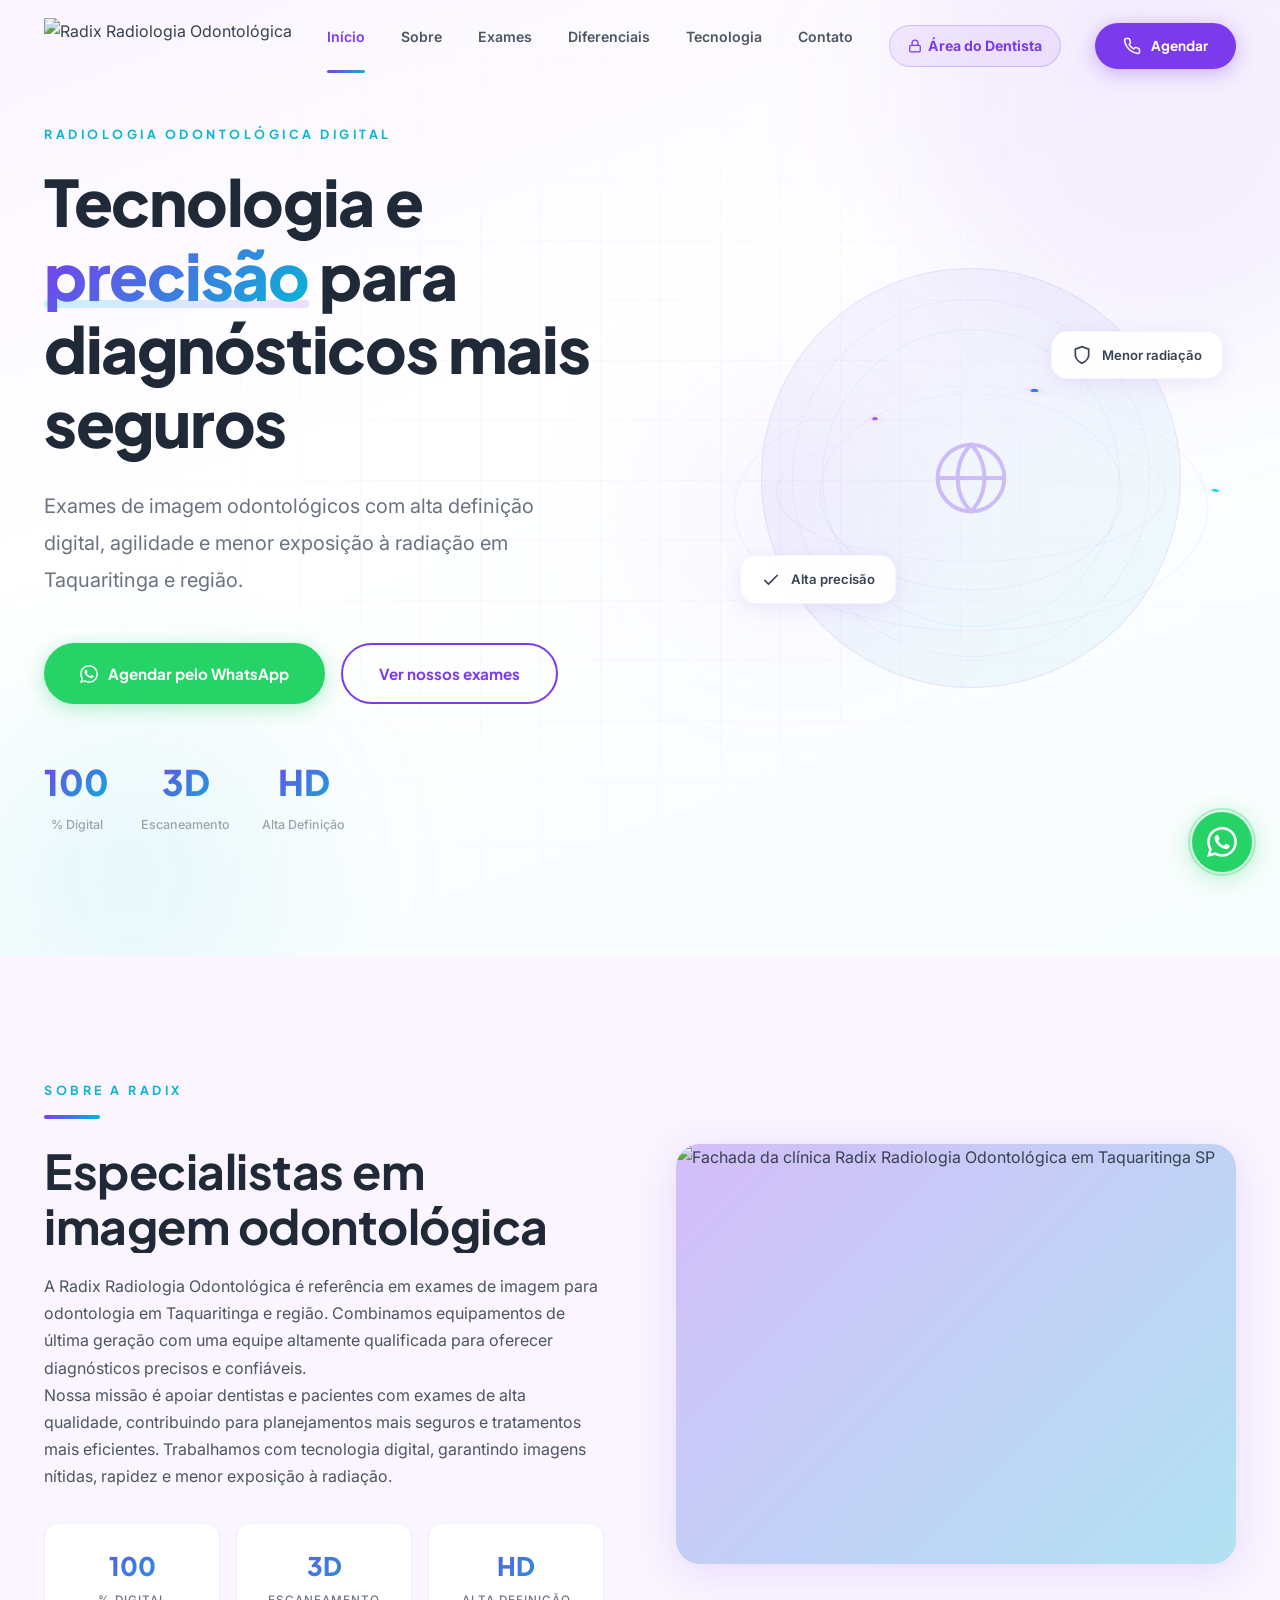
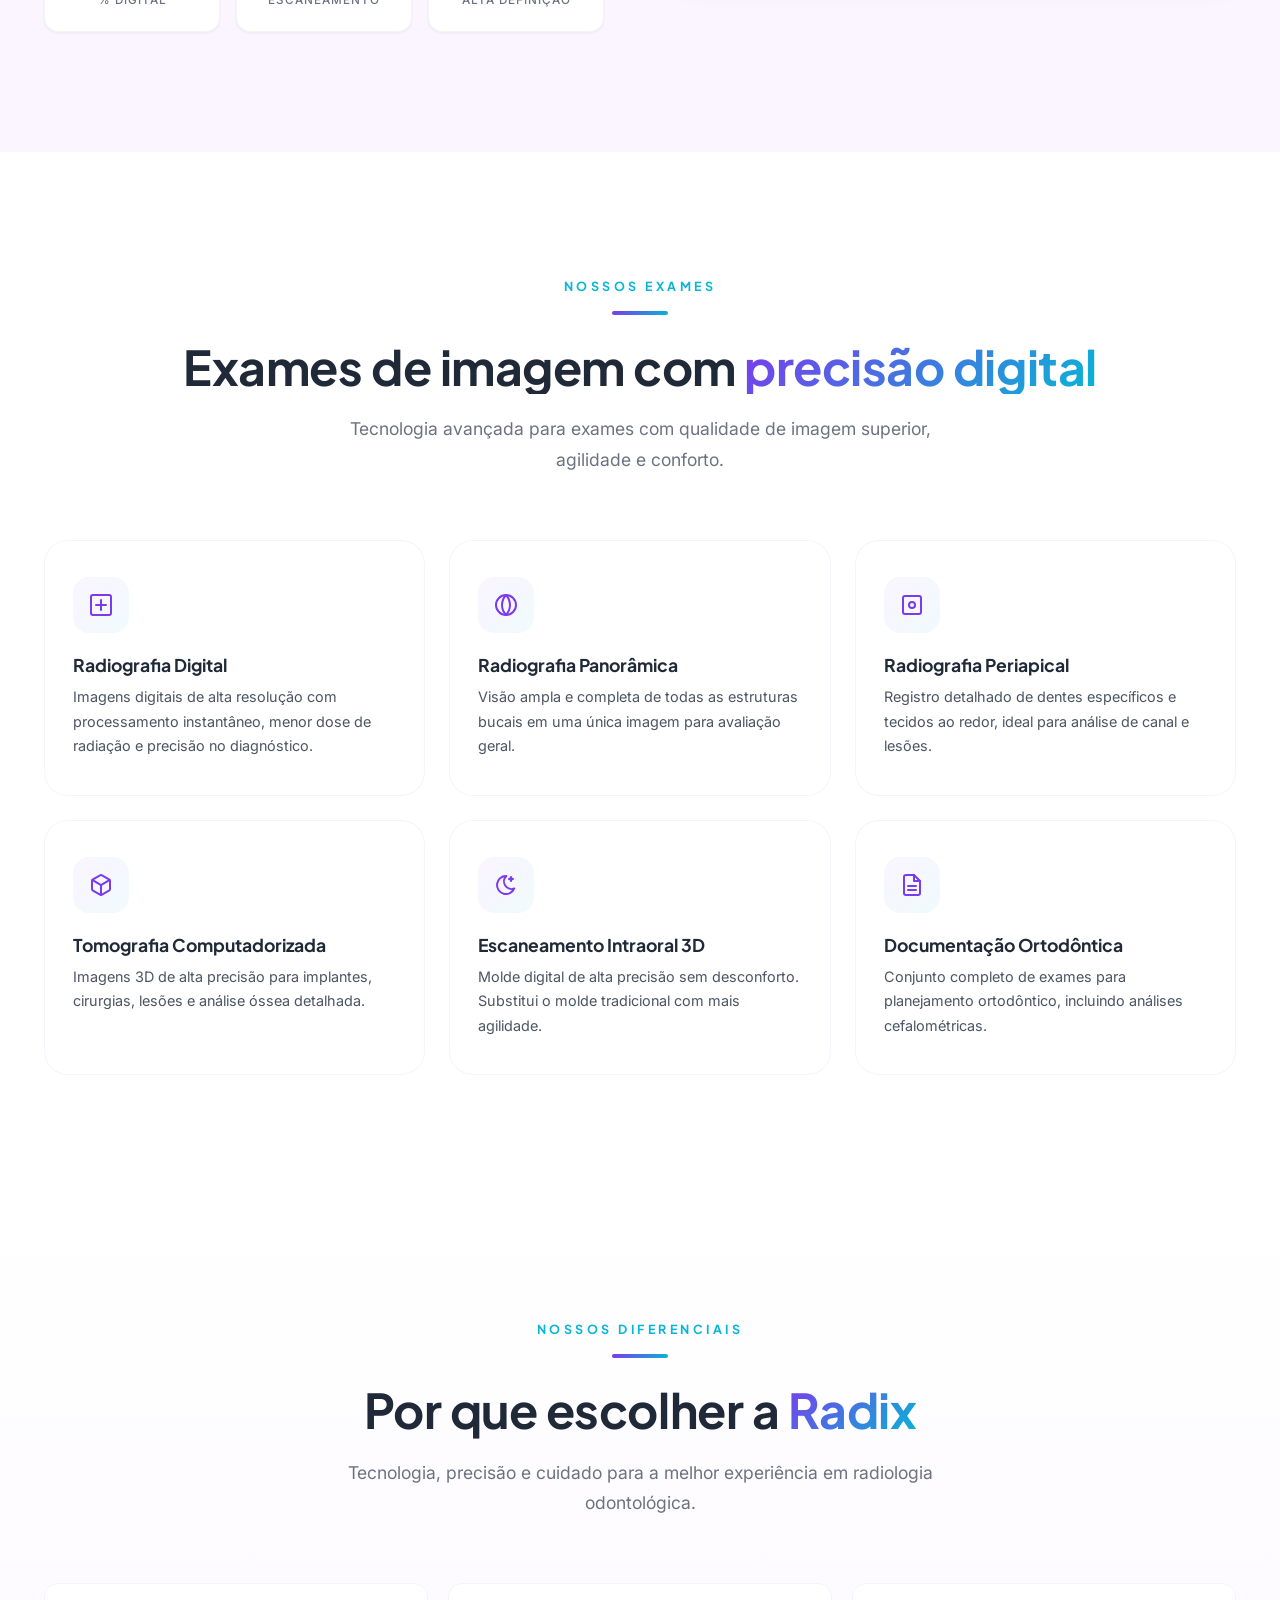
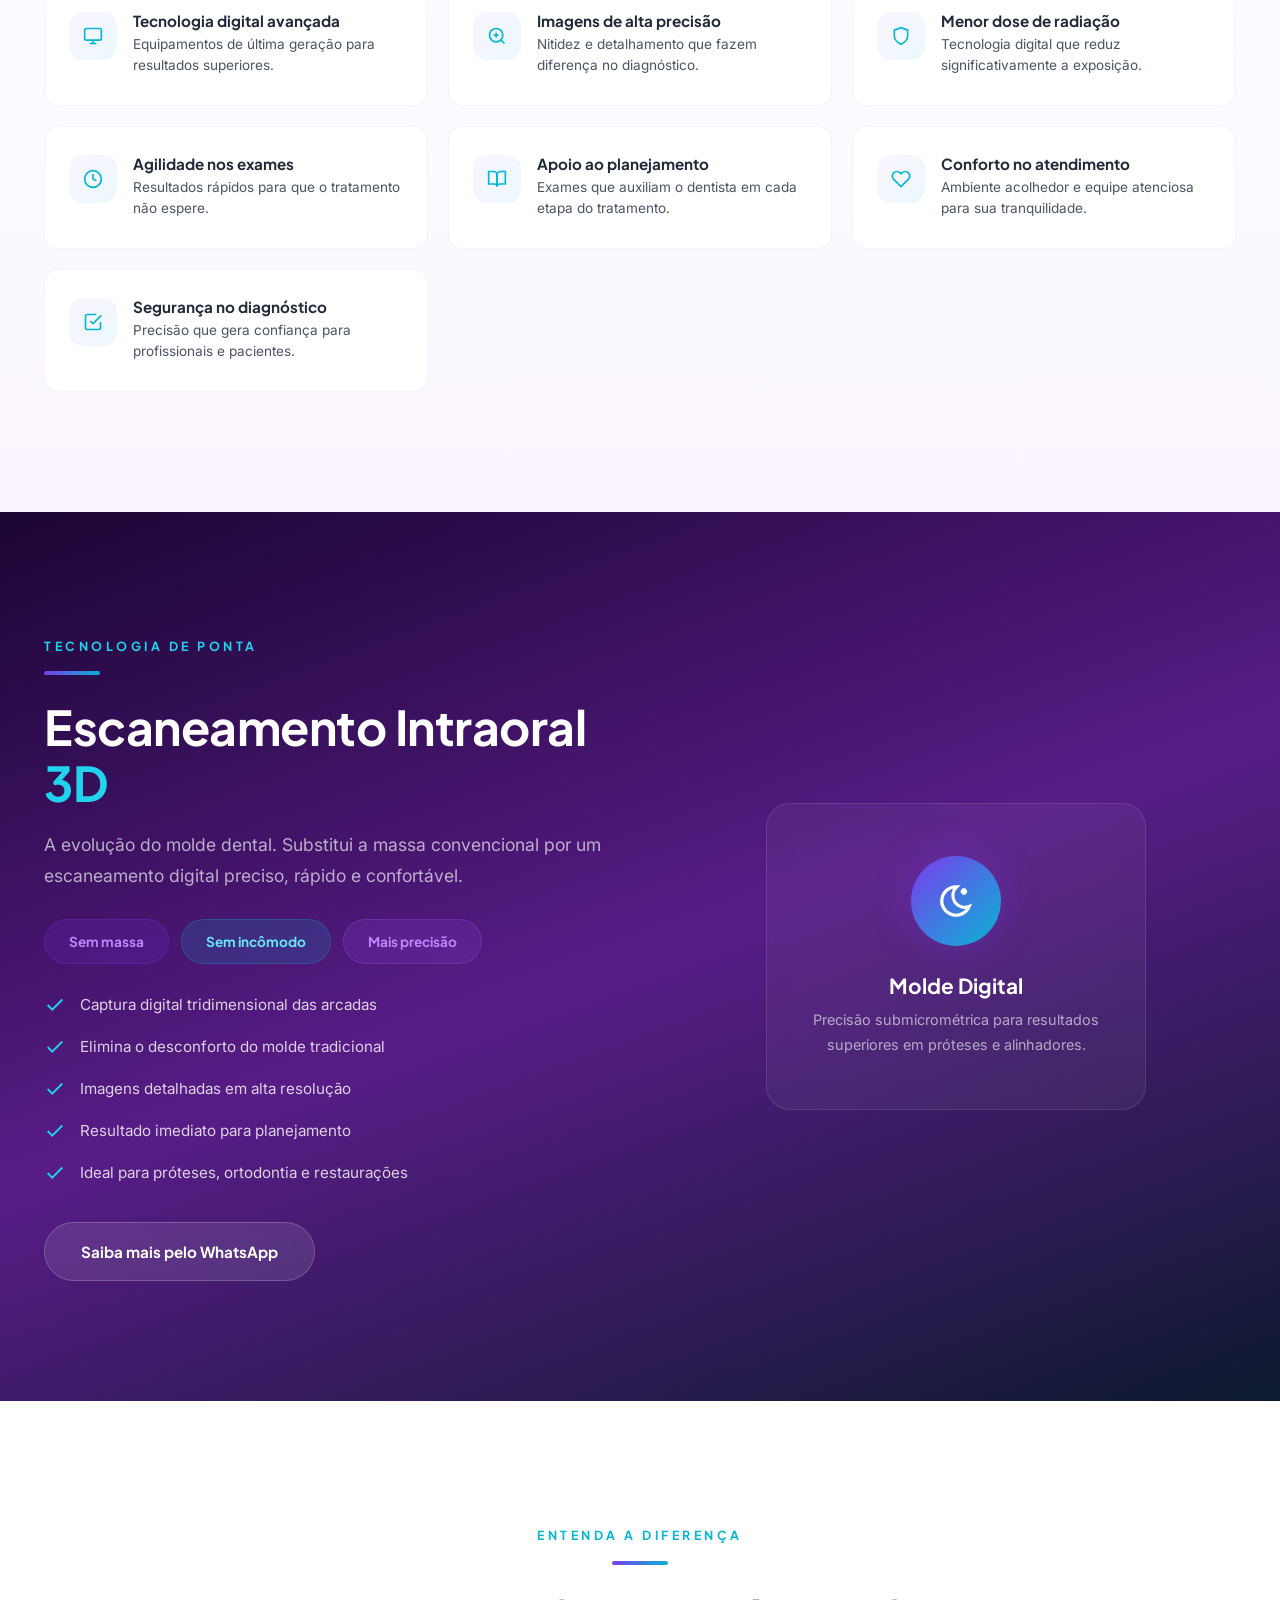
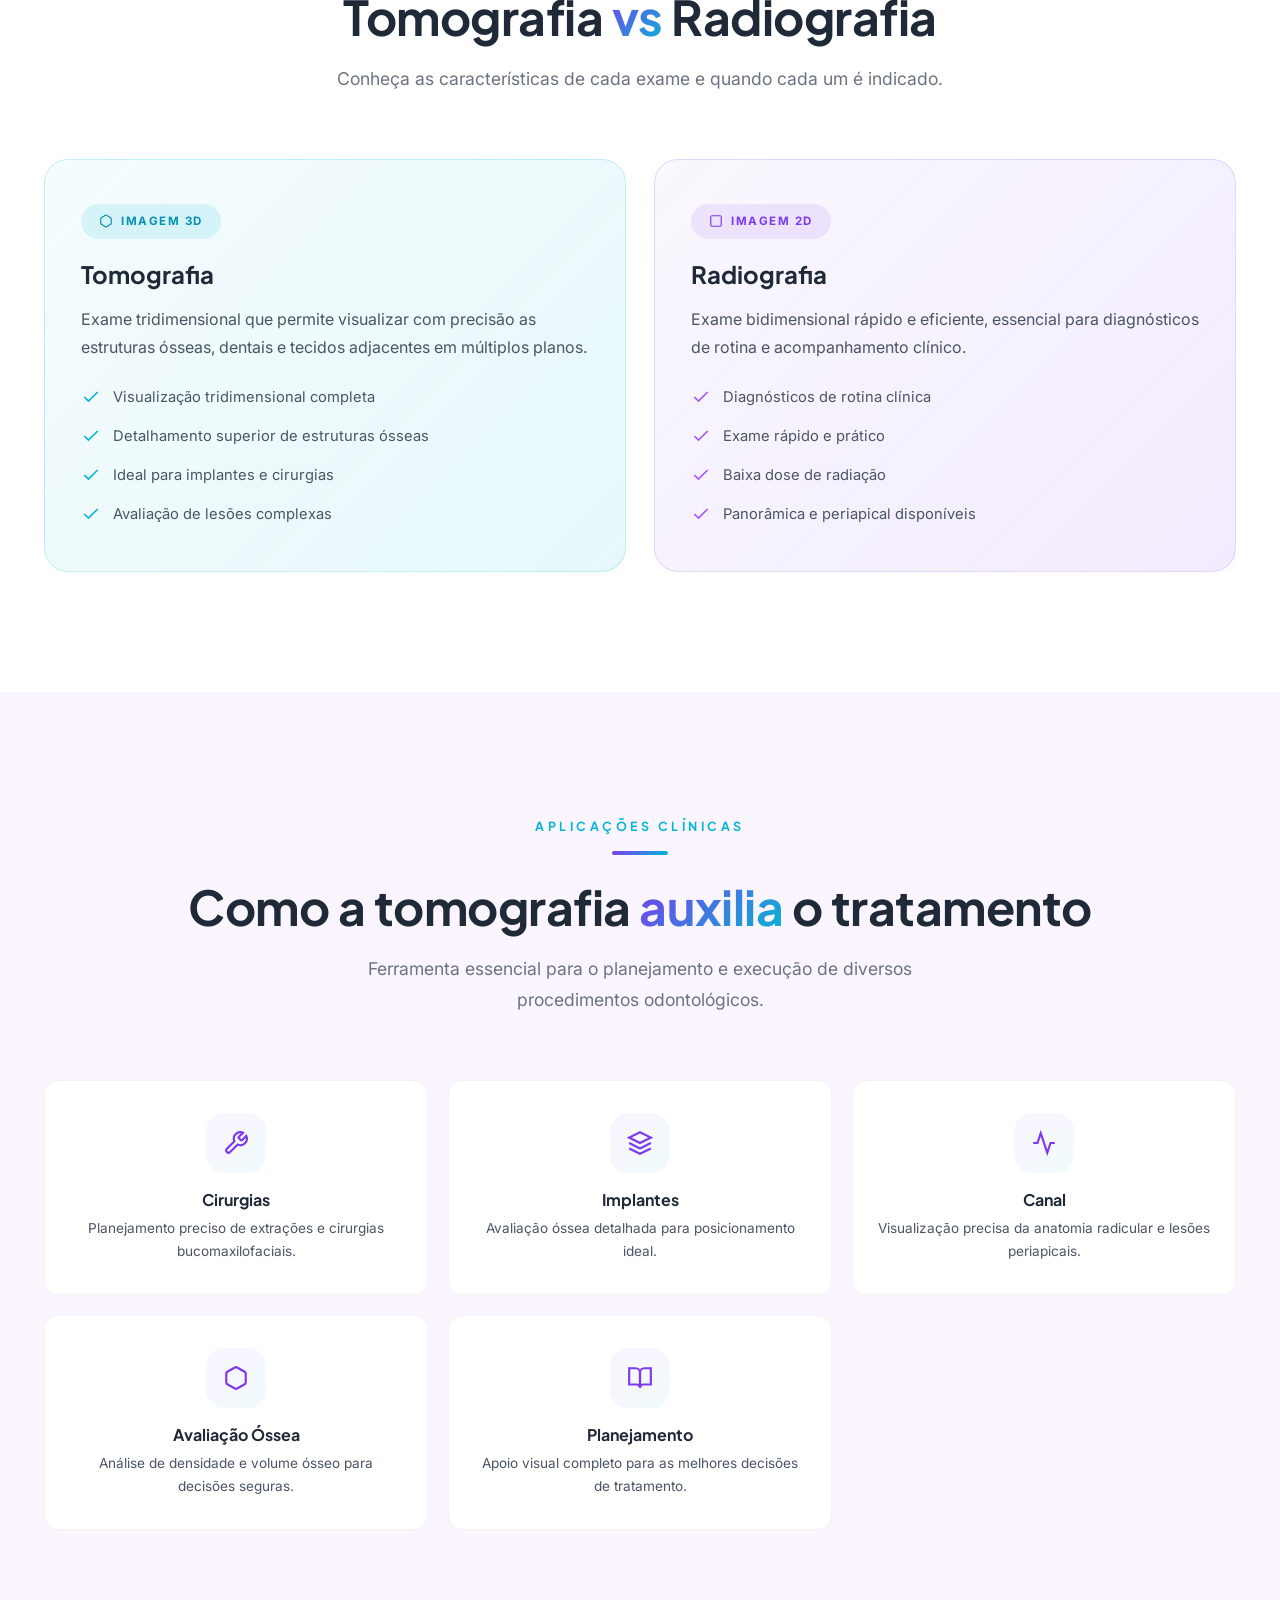
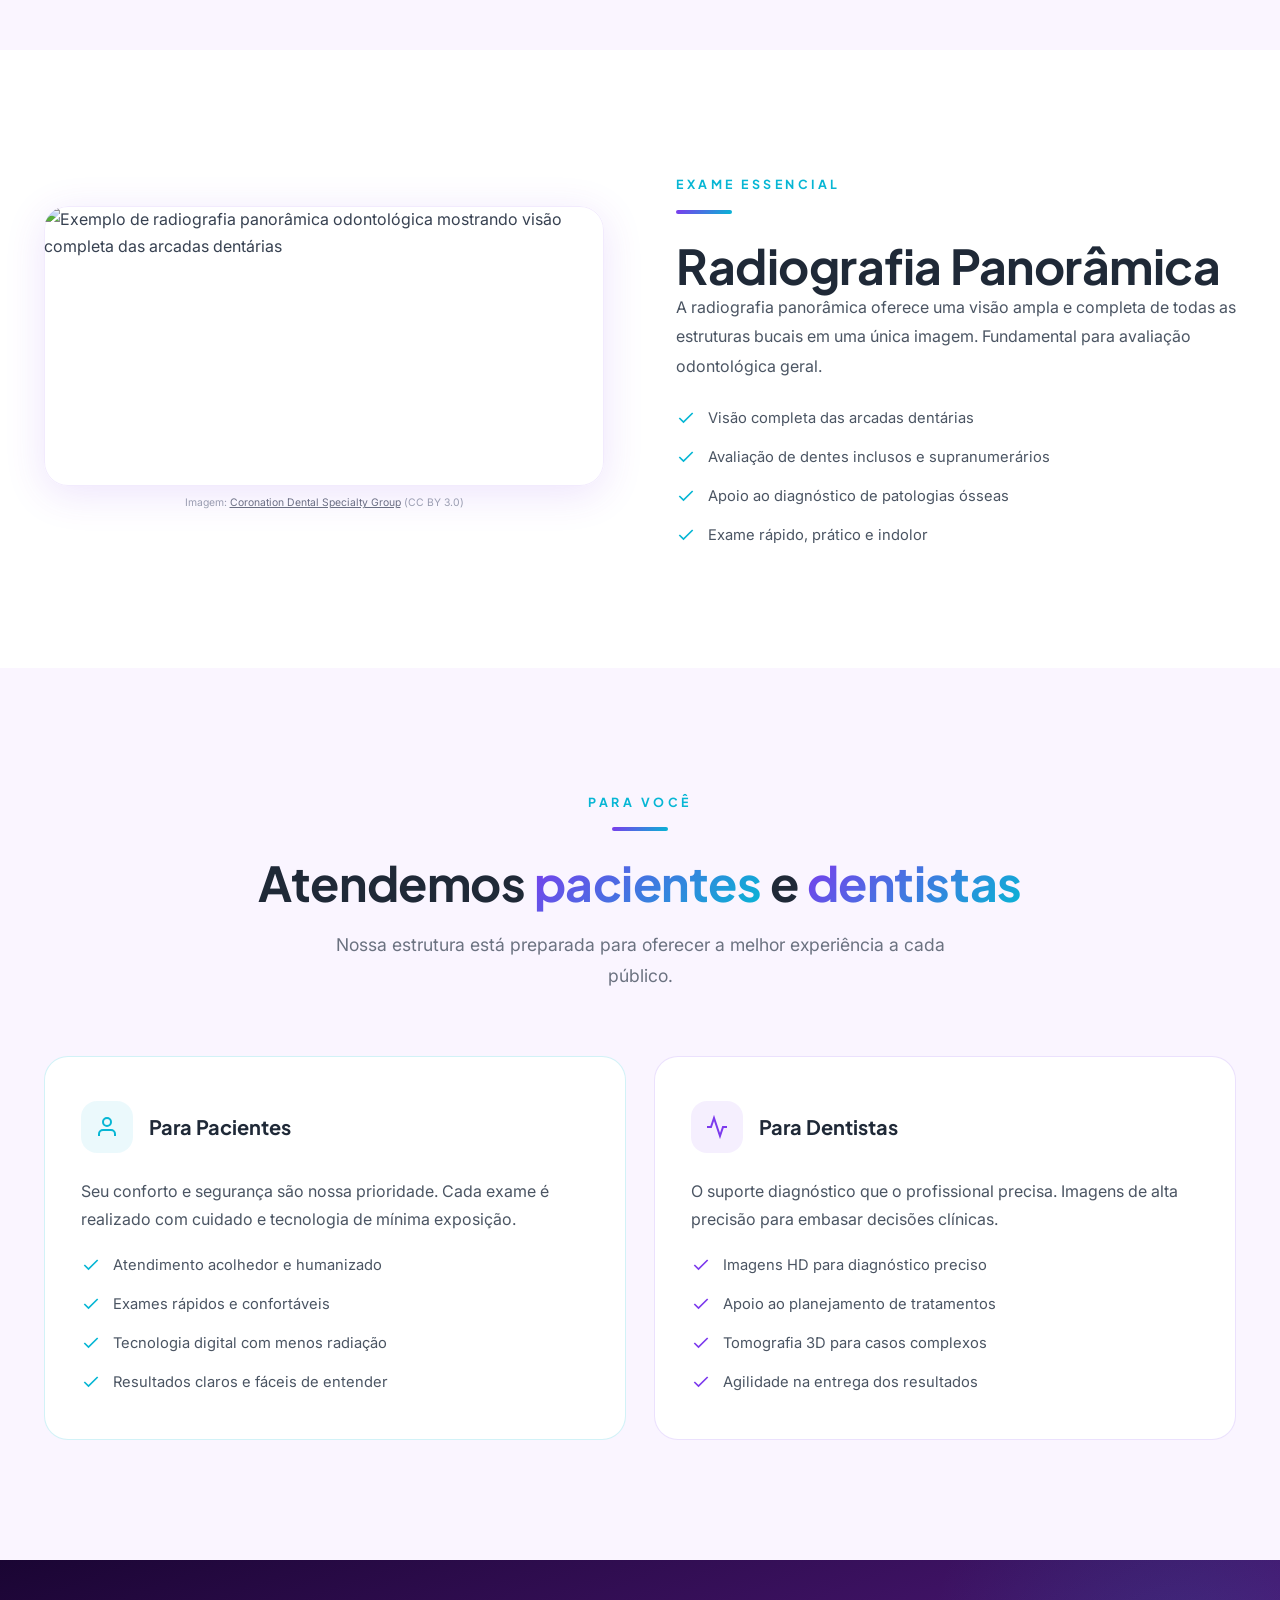
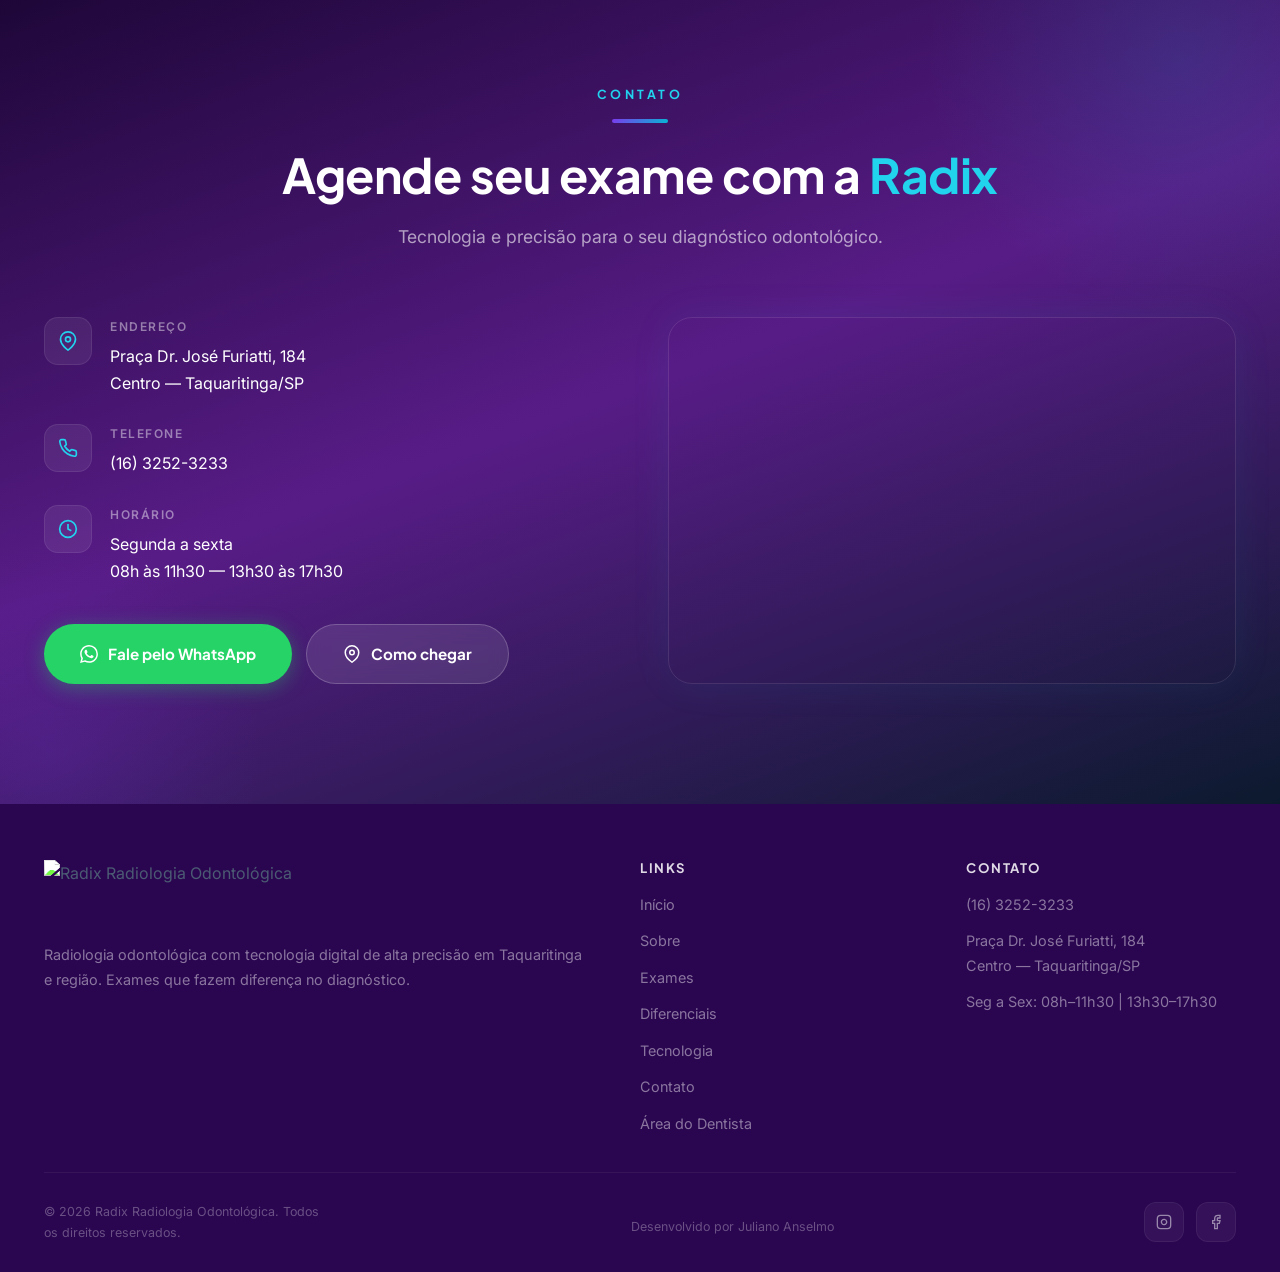
==== index.html @ bb3a136a "style(nav): move "Area do Dentista" para o final (direita) da navbar Reverte posicionamento - link a" ====
<!DOCTYPE html>
<html lang="pt-BR">
<head>
    <meta charset="UTF-8">
    <meta name="viewport" content="width=device-width, initial-scale=1.0, maximum-scale=5.0">
    <meta http-equiv="X-UA-Compatible" content="IE=edge">

    <!-- SEO Principal -->
    <title>Radix Radiologia Odontol&oacute;gica | Taquaritinga SP - Radiografia, Tomografia e Escaneamento 3D</title>
    <meta name="description" content="Radix Radiologia Odontol&oacute;gica em Taquaritinga SP. Radiografia digital panor&acirc;mica e periapical, tomografia computadorizada, escaneamento intraoral 3D e documenta&ccedil;&atilde;o ortod&ocirc;ntica. Tecnologia de ponta com menor dose de radia&ccedil;&atilde;o. Ligue (16) 3252-3233.">
    <meta name="keywords" content="radiologia odontol&oacute;gica Taquaritinga, radiografia panor&acirc;mica Taquaritinga, tomografia odontol&oacute;gica Taquaritinga SP, escaneamento intraoral 3D Taquaritinga, documenta&ccedil;&atilde;o ortod&ocirc;ntica Taquaritinga, radiografia digital Taquaritinga, cl&iacute;nica radiologia Taquaritinga SP, raio x odontol&oacute;gico Taquaritinga">
    <meta name="author" content="Radix Radiologia Odontol&oacute;gica">
    <meta name="robots" content="index, follow, max-image-preview:large, max-snippet:-1, max-video-preview:-1">
    <meta name="googlebot" content="index, follow">
    <link rel="canonical" href="https://www.radixradiologia.com.br/">
    <meta name="geo.region" content="BR-SP">
    <meta name="geo.placename" content="Taquaritinga">
    <meta name="geo.position" content="-21.4069;-48.5094">
    <meta name="ICBM" content="-21.4069, -48.5094">

    <!-- Open Graph (Facebook, WhatsApp, LinkedIn) -->
    <meta property="og:title" content="Radix Radiologia Odontol&oacute;gica | Taquaritinga SP">
    <meta property="og:description" content="Exames de imagem odontol&oacute;gicos com tecnologia digital de alta precis&atilde;o. Radiografia, tomografia e escaneamento 3D em Taquaritinga.">
    <meta property="og:type" content="website">
    <meta property="og:locale" content="pt_BR">
    <meta property="og:url" content="https://www.radixradiologia.com.br/">
    <meta property="og:site_name" content="Radix Radiologia Odontol&oacute;gica">
    <meta property="og:image" content="https://www.radixradiologia.com.br/Logo.png">
    <meta property="og:image:width" content="1200">
    <meta property="og:image:height" content="630">
    <meta property="og:image:alt" content="Radix Radiologia Odontol&oacute;gica - Tecnologia e precis&atilde;o em Taquaritinga SP">

    <!-- Twitter Cards -->
    <meta name="twitter:card" content="summary_large_image">
    <meta name="twitter:title" content="Radix Radiologia Odontol&oacute;gica | Taquaritinga SP">
    <meta name="twitter:description" content="Radiografia digital, tomografia e escaneamento intraoral 3D com tecnologia de ponta.">
    <meta name="twitter:image" content="https://www.radixradiologia.com.br/Logo.png">

    <!-- Favicon -->
    <link rel="icon" type="image/svg+xml" href="favicon.svg">
    <link rel="icon" type="image/png" href="Logo.png">
    <link rel="apple-touch-icon" href="Logo.png">

    <!-- PWA / App -->
    <link rel="manifest" href="manifest.json">
    <meta name="theme-color" content="#7C3AED">
    <meta name="apple-mobile-web-app-capable" content="yes">
    <meta name="apple-mobile-web-app-status-bar-style" content="default">
    <meta name="apple-mobile-web-app-title" content="Radix">
    <meta name="application-name" content="Radix Radiologia">
    <meta name="msapplication-TileColor" content="#7C3AED">
    <meta name="format-detection" content="telephone=yes">

    <!-- Performance -->
    <link rel="preconnect" href="https://fonts.googleapis.com">
    <link rel="preconnect" href="https://fonts.gstatic.com" crossorigin>
    <link rel="dns-prefetch" href="https://www.google.com">
    <link rel="dns-prefetch" href="https://maps.googleapis.com">
    <link href="https://fonts.googleapis.com/css2?family=Inter:wght@400;500;600&family=Plus+Jakarta+Sans:wght@600;700;800&display=swap" rel="stylesheet">
    <style>
/* ===== RESET ===== */
*,*::before,*::after{box-sizing:border-box;margin:0;padding:0}
html{scroll-behavior:smooth}
body{font-family:'Inter',system-ui,sans-serif;color:#374151;background:#fff;line-height:1.7;font-size:16px;-webkit-font-smoothing:antialiased;overflow-x:hidden}
img{max-width:100%;height:auto;display:block}
a{text-decoration:none;color:inherit}
ul{list-style:none}

/* ===== ACESSIBILIDADE ===== */
.skip-link{position:absolute;top:-100%;left:50%;transform:translateX(-50%);background:var(--p7);color:#fff;padding:12px 24px;border-radius:0 0 12px 12px;font-weight:700;z-index:9999;transition:top .3s}
.skip-link:focus{top:0}
:focus-visible{outline:3px solid var(--t4);outline-offset:3px;border-radius:4px}
::selection{background:rgba(124,58,237,.15);color:var(--p9)}

/* ===== VARIABLES ===== */
:root{
    --p9:#581C87;--p8:#6B21A8;--p7:#7C3AED;--p6:#8B5CF6;--p5:#A855F7;--p4:#C084FC;--p2:#E9D5FF;--p1:#F3E8FF;--p0:#FAF5FF;
    --t6:#0891B2;--t5:#06B6D4;--t4:#22D3EE;--t3:#67E8F9;
    --g7:#374151;--g6:#4B5563;--g5:#6B7280;--g4:#9CA3AF;--g1:#F3F4F6;
    --grad:linear-gradient(135deg,var(--p7),var(--t5));
    --sh-sm:0 1px 3px rgba(0,0,0,.06);--sh-md:0 4px 20px rgba(124,58,237,.1);--sh-lg:0 8px 40px rgba(124,58,237,.14);
    --r:14px;--rl:24px;
    --ease:cubic-bezier(.4,0,.2,1);
}

/* ===== TYPOGRAPHY ===== */
h1,h2,h3,h4{font-family:'Plus Jakarta Sans',sans-serif;color:#1F2937;line-height:1.15}
h1{font-size:clamp(2.2rem,6vw,4rem);font-weight:800;letter-spacing:-.02em}
h2{font-size:clamp(1.8rem,4.5vw,3rem);font-weight:700;letter-spacing:-.01em}
h3{font-size:clamp(1.1rem,2.5vw,1.35rem);font-weight:700}
p{color:var(--g6)}

/* ===== LAYOUT ===== */
.container{width:100%;max-width:1240px;margin:0 auto;padding:0 24px}
.section{padding:90px 0}
@media(min-width:768px){.section{padding:120px 0}}
.section-label{font-family:'Plus Jakarta Sans',sans-serif;font-size:.78rem;font-weight:700;text-transform:uppercase;letter-spacing:3.5px;color:var(--t5);margin-bottom:14px;display:inline-block}
.section-title{margin-bottom:20px}
.section-sub{font-size:1.1rem;color:var(--g5);max-width:620px;line-height:1.75}
.section-header{text-align:center;margin-bottom:64px}
.section-header .section-sub{margin:0 auto}
.grad-text{background:var(--grad);-webkit-background-clip:text;-webkit-text-fill-color:transparent;background-clip:text}
.grad-line{width:56px;height:4px;background:var(--grad);border-radius:2px;margin-bottom:24px}
.grad-line-c{margin-left:auto;margin-right:auto}

/* ===== BUTTONS ===== */
.btn{display:inline-flex;align-items:center;gap:10px;padding:16px 36px;border-radius:60px;font-family:'Plus Jakarta Sans',sans-serif;font-weight:700;font-size:.95rem;border:none;cursor:pointer;transition:all .35s var(--ease);white-space:nowrap;position:relative;overflow:hidden}
.btn::after{content:'';position:absolute;inset:0;opacity:0;transition:opacity .35s;background:linear-gradient(90deg,transparent,rgba(255,255,255,.15),transparent)}
.btn:hover::after{opacity:1;animation:btnShimmer .8s}
@keyframes btnShimmer{0%{transform:translateX(-100%)}100%{transform:translateX(100%)}}
.btn-primary{background:var(--p7);color:#fff;box-shadow:0 4px 20px rgba(124,58,237,.35)}
.btn-primary:hover{background:var(--p6);box-shadow:0 8px 32px rgba(124,58,237,.45);transform:translateY(-3px)}
.btn-wa{background:#25D366;color:#fff;box-shadow:0 4px 20px rgba(37,211,102,.35)}
.btn-wa:hover{background:#20BD5A;box-shadow:0 8px 32px rgba(37,211,102,.45);transform:translateY(-3px)}
.btn-outline{background:transparent;color:var(--p7);border:2px solid var(--p7)}
.btn-outline:hover{background:var(--p7);color:#fff;transform:translateY(-3px);box-shadow:0 8px 24px rgba(124,58,237,.3)}
.btn-glass{background:rgba(255,255,255,.1);color:#fff;border:1px solid rgba(255,255,255,.2);backdrop-filter:blur(8px)}
.btn-glass:hover{background:rgba(255,255,255,.2);transform:translateY(-3px)}
.btn svg{width:18px;height:18px;flex-shrink:0}

/* ===== HEADER ===== */
.header{position:fixed;top:0;left:0;right:0;z-index:1000;padding:18px 0;transition:all .4s var(--ease)}
.header.scrolled{background:rgba(255,255,255,.88);backdrop-filter:blur(20px);-webkit-backdrop-filter:blur(20px);box-shadow:0 1px 16px rgba(124,58,237,.08);padding:8px 0}
.header-inner{display:flex;align-items:center;justify-content:space-between}
.header-logo{height:56px;width:auto;transition:height .3s var(--ease)}
.header.scrolled .header-logo{height:44px}
.nav{display:none;gap:36px}
@media(min-width:1024px){.nav{display:flex}}
.nav a{font-size:.88rem;font-weight:600;color:var(--g6);transition:all .3s;position:relative}
.nav a::after{content:'';position:absolute;bottom:-6px;left:50%;width:0;height:2.5px;background:var(--grad);border-radius:2px;transition:all .3s var(--ease);transform:translateX(-50%)}
.nav a:hover{color:var(--p7)}
.nav a:hover::after{width:100%}
.nav a.active{color:var(--p7)}
.nav a.active::after{width:100%}
.h-cta{display:none}
@media(min-width:1024px){.h-cta{display:inline-flex}}
.h-cta.btn{padding:11px 28px;font-size:.85rem}

/* Destaque "Área do Dentista" no nav */
.nav a.nav-cta{display:inline-flex;align-items:center;gap:6px;padding:8px 18px;border-radius:30px;background:rgba(124,58,237,.08);border:1.5px solid rgba(124,58,237,.25);color:var(--p7);font-weight:700}
.nav a.nav-cta::after{display:none}
.nav a.nav-cta:hover{background:var(--p7);color:#fff;border-color:var(--p7);transform:translateY(-2px);box-shadow:0 4px 16px rgba(124,58,237,.25)}
.nav a.nav-cta.active{background:var(--p7);color:#fff;border-color:var(--p7);box-shadow:0 4px 14px rgba(124,58,237,.25)}
.nav a.nav-cta svg{width:14px;height:14px;flex-shrink:0}

/* Hamburger */
.ham{display:flex;flex-direction:column;gap:6px;cursor:pointer;padding:8px;background:none;border:none;z-index:1001}
@media(min-width:1024px){.ham{display:none}}
.ham span{width:26px;height:2.5px;background:var(--g7);border-radius:3px;transition:all .35s var(--ease);transform-origin:center}
.ham.on span:nth-child(1){transform:rotate(45deg) translate(6px,6px)}
.ham.on span:nth-child(2){opacity:0;transform:scaleX(0)}
.ham.on span:nth-child(3){transform:rotate(-45deg) translate(6px,-6px)}

/* Mobile Menu */
.mob-menu{position:fixed;inset:0;background:rgba(255,255,255,.96);backdrop-filter:blur(24px);-webkit-backdrop-filter:blur(24px);z-index:999;display:flex;flex-direction:column;align-items:center;justify-content:center;gap:32px;opacity:0;visibility:hidden;pointer-events:none;transition:all .4s var(--ease)}
.mob-menu.on{opacity:1;visibility:visible;pointer-events:auto}
.mob-menu a{font-family:'Plus Jakarta Sans',sans-serif;font-size:1.4rem;font-weight:700;color:var(--g7);transition:color .3s}
.mob-menu a:hover{color:var(--p7)}
.mob-menu .btn{margin-top:16px}
.mob-menu a.nav-cta{display:inline-flex;align-items:center;gap:8px;padding:14px 32px;border-radius:50px;background:rgba(124,58,237,.08);border:2px solid rgba(124,58,237,.3);color:var(--p7);font-size:1.2rem}
.mob-menu a.nav-cta:hover{background:var(--p7);color:#fff;border-color:var(--p7)}
.mob-menu a.nav-cta svg{width:18px;height:18px;flex-shrink:0}

/* ===== HERO ===== */
.hero{min-height:100vh;display:flex;align-items:center;position:relative;overflow:hidden;background:linear-gradient(160deg,#FAF5FF 0%,#fff 40%,rgba(6,182,212,.03) 100%)}
.hero-bg{position:absolute;inset:0;z-index:0;overflow:hidden}

/* Animated gradient orbs */
.orb{position:absolute;border-radius:50%;filter:blur(80px);animation:orbFloat 8s ease-in-out infinite}
.orb-1{width:500px;height:500px;background:rgba(124,58,237,.08);top:-15%;right:-10%;animation-delay:0s}
.orb-2{width:350px;height:350px;background:rgba(6,182,212,.07);bottom:-10%;left:-5%;animation-delay:-3s}
.orb-3{width:250px;height:250px;background:rgba(168,85,247,.06);top:40%;right:30%;animation-delay:-5s}
@keyframes orbFloat{0%,100%{transform:translate(0,0) scale(1)}50%{transform:translate(30px,-20px) scale(1.05)}}

/* Floating particles */
.particle{position:absolute;border-radius:50%;opacity:0;animation:particleFade 4s ease-in-out infinite}
.particle:nth-child(1){width:6px;height:6px;background:var(--p5);top:20%;left:15%;animation-delay:0s}
.particle:nth-child(2){width:4px;height:4px;background:var(--t4);top:60%;left:80%;animation-delay:1s}
.particle:nth-child(3){width:8px;height:8px;background:var(--p4);top:30%;right:20%;animation-delay:2s}
.particle:nth-child(4){width:5px;height:5px;background:var(--t5);bottom:30%;left:40%;animation-delay:3s}
.particle:nth-child(5){width:3px;height:3px;background:var(--p6);top:70%;left:25%;animation-delay:1.5s}
.particle:nth-child(6){width:7px;height:7px;background:var(--t3);top:15%;right:40%;animation-delay:2.5s}
@keyframes particleFade{0%,100%{opacity:0;transform:translateY(0)}50%{opacity:.6;transform:translateY(-20px)}}

/* Grid lines */
.grid-lines{position:absolute;inset:0;background-image:linear-gradient(rgba(124,58,237,.03) 1px,transparent 1px),linear-gradient(90deg,rgba(124,58,237,.03) 1px,transparent 1px);background-size:60px 60px;mask-image:radial-gradient(ellipse at center,black 30%,transparent 70%)}

.hero-inner{position:relative;z-index:1;display:grid;gap:40px;align-items:center;padding-top:100px;padding-bottom:40px}
@media(min-width:1024px){.hero-inner{grid-template-columns:1.1fr 1fr;gap:80px;padding-top:0;padding-bottom:0}}

.hero-content .section-label{margin-bottom:20px;animation:fadeUp .8s var(--ease) both;animation-delay:.2s}
.hero h1{margin-bottom:28px;animation:fadeUp .8s var(--ease) both;animation-delay:.4s}
.hero h1 em{font-style:normal;position:relative;display:inline-block}
.hero h1 em::after{content:'';position:absolute;bottom:4px;left:0;width:100%;height:8px;background:linear-gradient(90deg,var(--t4),var(--p4));opacity:.25;border-radius:4px;z-index:-1}
.hero-sub{font-size:clamp(1.05rem,2.5vw,1.25rem);color:var(--g5);margin-bottom:44px;max-width:520px;line-height:1.85;animation:fadeUp .8s var(--ease) both;animation-delay:.6s}
.hero-ctas{display:flex;flex-wrap:wrap;gap:16px;animation:fadeUp .8s var(--ease) both;animation-delay:.8s}
.hero-stats{display:flex;gap:32px;margin-top:48px;animation:fadeUp .8s var(--ease) both;animation-delay:1s}
.hero-stat{text-align:center}
.hero-stat-num{font-family:'Plus Jakarta Sans',sans-serif;font-size:clamp(1.6rem,3vw,2.2rem);font-weight:800;background:var(--grad);-webkit-background-clip:text;-webkit-text-fill-color:transparent;background-clip:text}
.hero-stat-label{font-size:.78rem;color:var(--g4);margin-top:2px;font-weight:500}

/* Hero 3D visual */
.hero-visual{display:none;justify-content:center;align-items:center;position:relative;animation:fadeUp 1s var(--ease) both;animation-delay:.5s}
@media(min-width:1024px){.hero-visual{display:flex}}
.hero-3d{width:420px;height:420px;position:relative;perspective:800px}
.hero-sphere{position:absolute;inset:0;border-radius:50%;background:linear-gradient(135deg,rgba(124,58,237,.06),rgba(6,182,212,.06));border:1.5px solid rgba(124,58,237,.1);animation:sphereRotate 20s linear infinite}
.hero-sphere::before{content:'';position:absolute;inset:30px;border-radius:50%;border:1px dashed rgba(124,58,237,.1);animation:sphereRotate 15s linear infinite reverse}
.hero-sphere::after{content:'';position:absolute;inset:60px;border-radius:50%;border:1px solid rgba(6,182,212,.08);animation:sphereRotate 25s linear infinite}
@keyframes sphereRotate{0%{transform:rotate(0deg)}100%{transform:rotate(360deg)}}

/* Orbit rings */
.orbit{position:absolute;border-radius:50%;border:1px solid rgba(124,58,237,.08)}
.orbit-1{inset:-20px;transform:rotateX(60deg) rotateZ(20deg);animation:orbitSpin 12s linear infinite}
.orbit-2{inset:20px;transform:rotateX(70deg) rotateZ(-30deg);animation:orbitSpin 18s linear infinite reverse}
.orbit-3{inset:60px;transform:rotateX(50deg) rotateZ(45deg);animation:orbitSpin 15s linear infinite}
@keyframes orbitSpin{0%{transform:rotateX(60deg) rotateZ(0deg)}100%{transform:rotateX(60deg) rotateZ(360deg)}}

.orbit-dot{position:absolute;width:10px;height:10px;border-radius:50%;background:var(--grad);box-shadow:0 0 16px rgba(124,58,237,.4)}
.orbit-dot-1{top:0;left:50%;transform:translate(-50%,-50%)}
.orbit-dot-2{bottom:10%;right:0;width:7px;height:7px;background:var(--t4);box-shadow:0 0 12px rgba(6,182,212,.4)}
.orbit-dot-3{top:50%;left:0;width:6px;height:6px;background:var(--p5);box-shadow:0 0 12px rgba(168,85,247,.4)}

.hero-center-icon{position:absolute;inset:0;display:flex;align-items:center;justify-content:center}
.hero-center-icon svg{width:80px;height:80px;color:var(--p7);opacity:.3}

/* Floating badge */
.float-badge{position:absolute;padding:12px 20px;background:rgba(255,255,255,.9);backdrop-filter:blur(12px);border-radius:16px;box-shadow:var(--sh-md);border:1px solid rgba(124,58,237,.06);display:flex;align-items:center;gap:10px;font-size:.82rem;font-weight:600;color:var(--g7);animation:badgeFloat 4s ease-in-out infinite}
.float-badge svg{width:20px;height:20px}
.float-badge-1{top:15%;right:-10%;animation-delay:0s}
.float-badge-2{bottom:20%;left:-5%;animation-delay:-2s}
@keyframes badgeFloat{0%,100%{transform:translateY(0)}50%{transform:translateY(-10px)}}

/* ===== SOBRE ===== */
.sobre{background:var(--p0)}
.sobre-grid{display:grid;gap:48px;align-items:center}
@media(min-width:768px){.sobre-grid{grid-template-columns:1fr 1fr;gap:72px}}
.sobre-text h2{margin-bottom:20px}
.sobre-text p{margin-bottom:18px;line-height:1.85}
.sobre-img{border-radius:var(--rl);overflow:hidden;box-shadow:var(--sh-lg);position:relative}
.sobre-img::before{content:'';position:absolute;inset:-3px;border-radius:calc(var(--rl) + 3px);background:var(--grad);z-index:-1;opacity:.3}
.sobre-img img{width:100%;aspect-ratio:4/3;object-fit:cover}
.sobre-stats{display:grid;grid-template-columns:repeat(3,1fr);gap:16px;margin-top:32px}
.sobre-stat{text-align:center;padding:20px 12px;border-radius:var(--r);background:#fff;box-shadow:var(--sh-sm);border:1px solid var(--g1);transition:all .3s var(--ease)}
.sobre-stat:hover{transform:translateY(-4px);box-shadow:var(--sh-md)}
.s-num{font-family:'Plus Jakarta Sans',sans-serif;font-size:1.6rem;font-weight:800;background:var(--grad);-webkit-background-clip:text;-webkit-text-fill-color:transparent;background-clip:text}
.s-label{font-size:.73rem;color:var(--g5);margin-top:4px;font-weight:500;text-transform:uppercase;letter-spacing:1px}

/* ===== EXAMES (Glassmorphism) ===== */
.exames-grid{display:grid;gap:24px}
@media(min-width:640px){.exames-grid{grid-template-columns:repeat(2,1fr)}}
@media(min-width:1024px){.exames-grid{grid-template-columns:repeat(3,1fr)}}
.ex-card{background:rgba(255,255,255,.7);backdrop-filter:blur(12px);border-radius:var(--rl);padding:36px 28px;border:1px solid rgba(124,58,237,.06);transition:all .4s var(--ease);position:relative;overflow:hidden}
.ex-card::before{content:'';position:absolute;top:0;left:0;right:0;height:3px;background:var(--grad);transform:scaleX(0);transform-origin:left;transition:transform .5s var(--ease)}
.ex-card::after{content:'';position:absolute;top:-50%;left:-50%;width:200%;height:200%;background:conic-gradient(from 0deg,transparent 0%,rgba(124,58,237,.03) 25%,transparent 50%);opacity:0;transition:opacity .5s;animation:cardGlow 8s linear infinite paused}
.ex-card:hover{transform:translateY(-8px);box-shadow:var(--sh-lg);border-color:rgba(124,58,237,.12)}
.ex-card:hover::before{transform:scaleX(1)}
.ex-card:hover::after{opacity:1;animation-play-state:running}
@keyframes cardGlow{0%{transform:rotate(0deg)}100%{transform:rotate(360deg)}}
.ex-icon{width:56px;height:56px;border-radius:16px;background:linear-gradient(135deg,var(--p0),rgba(6,182,212,.06));display:flex;align-items:center;justify-content:center;margin-bottom:22px;transition:all .4s var(--ease)}
.ex-card:hover .ex-icon{background:var(--grad);transform:scale(1.05);box-shadow:0 4px 20px rgba(124,58,237,.25)}
.ex-icon svg{width:24px;height:24px;color:var(--p7);transition:color .4s}
.ex-card:hover .ex-icon svg{color:#fff}
.ex-card h3{margin-bottom:10px;font-size:1.1rem}
.ex-card p{font-size:.9rem;line-height:1.7}

/* ===== DIFERENCIAIS ===== */
.diferenciais{background:linear-gradient(180deg,#fff,var(--p0))}
.dif-grid{display:grid;gap:20px}
@media(min-width:640px){.dif-grid{grid-template-columns:repeat(2,1fr)}}
@media(min-width:1024px){.dif-grid{grid-template-columns:repeat(3,1fr)}}
.dif-item{background:#fff;border-radius:var(--r);padding:28px 24px;display:flex;gap:16px;align-items:flex-start;transition:all .35s var(--ease);border:1px solid var(--g1)}
.dif-item:hover{box-shadow:var(--sh-md);border-color:rgba(124,58,237,.1);transform:translateY(-4px)}
.dif-icon{width:48px;height:48px;border-radius:14px;background:linear-gradient(135deg,var(--p0),rgba(6,182,212,.08));display:flex;align-items:center;justify-content:center;flex-shrink:0;transition:all .35s var(--ease)}
.dif-item:hover .dif-icon{background:var(--grad)}
.dif-icon svg{width:20px;height:20px;color:var(--t5);transition:color .35s}
.dif-item:hover .dif-icon svg{color:#fff}
.dif-item h3{font-size:.95rem;margin-bottom:4px}
.dif-item p{font-size:.85rem;line-height:1.6}

/* ===== SCANNER 3D (Dark Showcase) ===== */
.scanner3d{background:linear-gradient(160deg,#1a0533 0%,var(--p9) 50%,#0c1a2e 100%);color:#fff;position:relative;overflow:hidden}
.scanner3d::before{content:'';position:absolute;inset:0;background-image:radial-gradient(rgba(124,58,237,.15) 1px,transparent 1px);background-size:32px 32px;opacity:.5}
.scanner3d .section-label{color:var(--t4)}
.scanner3d .section-title{color:#fff}
.scanner3d .section-sub{color:rgba(255,255,255,.65)}
.sc-grid{display:grid;gap:48px;align-items:center;position:relative;z-index:1}
@media(min-width:768px){.sc-grid{grid-template-columns:1fr 1fr;gap:72px}}
.sc-badges{display:flex;flex-wrap:wrap;gap:12px;margin:28px 0}
.sc-badge{padding:10px 24px;border-radius:60px;font-family:'Plus Jakarta Sans',sans-serif;font-weight:700;font-size:.85rem;border:1px solid;animation:badgePulse 3s ease-in-out infinite}
.sc-badge:nth-child(1){background:rgba(124,58,237,.15);color:var(--p4);border-color:rgba(124,58,237,.25);animation-delay:0s}
.sc-badge:nth-child(2){background:rgba(6,182,212,.15);color:var(--t3);border-color:rgba(6,182,212,.25);animation-delay:.5s}
.sc-badge:nth-child(3){background:rgba(168,85,247,.15);color:var(--p4);border-color:rgba(168,85,247,.25);animation-delay:1s}
@keyframes badgePulse{0%,100%{box-shadow:0 0 0 0 rgba(124,58,237,0)}50%{box-shadow:0 0 20px rgba(124,58,237,.15)}}
.sc-feat{margin-top:24px;display:flex;flex-direction:column;gap:16px}
.sc-feat-item{display:flex;align-items:center;gap:14px;font-size:.95rem;color:rgba(255,255,255,.8)}
.sc-feat-item svg{width:22px;height:22px;color:var(--t4);flex-shrink:0}
.sc-visual{display:flex;align-items:center;justify-content:center}
.sc-card{background:rgba(255,255,255,.05);backdrop-filter:blur(12px);border-radius:var(--rl);padding:52px 40px;text-align:center;border:1px solid rgba(255,255,255,.1);width:100%;max-width:380px;transition:all .4s var(--ease)}
.sc-card:hover{border-color:rgba(6,182,212,.3);box-shadow:0 0 40px rgba(6,182,212,.15)}
.sc-card-icon{width:90px;height:90px;margin:0 auto 28px;border-radius:50%;background:linear-gradient(135deg,var(--p7),var(--t5));display:flex;align-items:center;justify-content:center;box-shadow:0 0 40px rgba(124,58,237,.3);animation:iconGlow 3s ease-in-out infinite}
@keyframes iconGlow{0%,100%{box-shadow:0 0 40px rgba(124,58,237,.3)}50%{box-shadow:0 0 60px rgba(6,182,212,.4)}}
.sc-card-icon svg{width:38px;height:38px;color:#fff}
.sc-card h3{font-size:1.3rem;color:#fff;margin-bottom:10px}
.sc-card p{font-size:.9rem;color:rgba(255,255,255,.6)}

/* ===== COMPARACAO ===== */
.comp-grid{display:grid;gap:28px}
@media(min-width:768px){.comp-grid{grid-template-columns:1fr 1fr}}
.comp-card{border-radius:var(--rl);padding:44px 36px;position:relative;overflow:hidden;transition:all .4s var(--ease)}
.comp-card:hover{transform:translateY(-6px)}
.comp-tomo{background:linear-gradient(135deg,rgba(6,182,212,.04),rgba(6,182,212,.1));border:1.5px solid rgba(6,182,212,.18)}
.comp-tomo:hover{box-shadow:0 12px 40px rgba(6,182,212,.15)}
.comp-radio{background:linear-gradient(135deg,rgba(124,58,237,.04),rgba(124,58,237,.1));border:1.5px solid rgba(124,58,237,.15)}
.comp-radio:hover{box-shadow:0 12px 40px rgba(124,58,237,.12)}
.comp-badge{display:inline-flex;align-items:center;gap:8px;padding:8px 18px;border-radius:60px;font-size:.72rem;font-weight:700;text-transform:uppercase;letter-spacing:1.5px;margin-bottom:22px}
.comp-tomo .comp-badge{background:rgba(6,182,212,.12);color:var(--t6)}
.comp-radio .comp-badge{background:rgba(124,58,237,.1);color:var(--p7)}
.comp-card h3{font-size:1.5rem;margin-bottom:16px}
.comp-card>p{margin-bottom:24px;line-height:1.75}
.comp-list{display:flex;flex-direction:column;gap:14px}
.comp-list li{display:flex;align-items:center;gap:12px;font-size:.92rem;color:var(--g6)}
.comp-list svg{width:20px;height:20px;flex-shrink:0}
.comp-tomo .comp-list svg{color:var(--t5)}
.comp-radio .comp-list svg{color:var(--p5)}

/* ===== TOMO AJUDA ===== */
.tomo-ajuda{background:var(--p0)}
.ta-grid{display:grid;gap:20px}
@media(min-width:640px){.ta-grid{grid-template-columns:repeat(2,1fr)}}
@media(min-width:1024px){.ta-grid{grid-template-columns:repeat(3,1fr)}}
.ta-card{background:#fff;border-radius:var(--r);padding:32px 24px;text-align:center;border:1px solid var(--g1);transition:all .4s var(--ease)}
.ta-card:hover{border-color:rgba(124,58,237,.15);box-shadow:var(--sh-md);transform:translateY(-6px)}
.ta-icon{width:60px;height:60px;margin:0 auto 18px;border-radius:18px;background:linear-gradient(135deg,var(--p0),rgba(6,182,212,.06));display:flex;align-items:center;justify-content:center;transition:all .4s var(--ease)}
.ta-card:hover .ta-icon{background:var(--grad);transform:scale(1.08)}
.ta-icon svg{width:26px;height:26px;color:var(--p7);transition:color .4s}
.ta-card:hover .ta-icon svg{color:#fff}
.ta-card h3{font-size:1rem;margin-bottom:8px}
.ta-card p{font-size:.85rem;line-height:1.65}

/* ===== PANORAMICA ===== */
.pan-grid{display:grid;gap:48px;align-items:center}
@media(min-width:768px){.pan-grid{grid-template-columns:1fr 1fr;gap:72px}}
.pan-visual{border-radius:var(--rl);overflow:hidden;position:relative;min-height:280px;box-shadow:var(--sh-lg)}
.pan-visual img{width:100%;height:100%;object-fit:cover;min-height:280px}
.pan-visual::after{content:'';position:absolute;inset:0;border-radius:var(--rl);border:1px solid rgba(124,58,237,.1);pointer-events:none}
.pan-credit{font-size:.65rem;color:var(--g4);margin-top:8px;text-align:center}
.pan-credit a{color:var(--g5);text-decoration:underline}
.pan-text p{margin-bottom:16px;line-height:1.85}
.pan-hl{display:flex;flex-direction:column;gap:14px;margin-top:24px}
.pan-hl-item{display:flex;align-items:center;gap:12px;font-size:.92rem;color:var(--g6)}
.pan-hl-item svg{width:20px;height:20px;color:var(--t5);flex-shrink:0}

/* ===== PUBLICOS ===== */
.pub-grid{display:grid;gap:28px}
@media(min-width:768px){.pub-grid{grid-template-columns:1fr 1fr}}
.pub-card{border-radius:var(--rl);padding:44px 36px;border:1.5px solid var(--g1);background:#fff;transition:all .4s var(--ease)}
.pub-card:hover{transform:translateY(-6px);box-shadow:var(--sh-lg)}
.pub-pac{border-color:rgba(6,182,212,.18)}
.pub-den{border-color:rgba(124,58,237,.15)}
.pub-head{display:flex;align-items:center;gap:16px;margin-bottom:24px}
.pub-icon{width:52px;height:52px;border-radius:16px;display:flex;align-items:center;justify-content:center}
.pub-pac .pub-icon{background:rgba(6,182,212,.08)}
.pub-den .pub-icon{background:rgba(124,58,237,.08)}
.pub-icon svg{width:24px;height:24px}
.pub-pac .pub-icon svg{color:var(--t5)}
.pub-den .pub-icon svg{color:var(--p7)}
.pub-card h3{font-size:1.25rem}
.pub-card>p{margin-bottom:20px;line-height:1.75}
.pub-list{display:flex;flex-direction:column;gap:14px}
.pub-list li{display:flex;align-items:center;gap:12px;font-size:.92rem;color:var(--g6)}
.pub-list svg{width:20px;height:20px;flex-shrink:0}
.pub-pac .pub-list svg{color:var(--t5)}
.pub-den .pub-list svg{color:var(--p7)}

/* ===== CONTATO ===== */
.contato{background:linear-gradient(160deg,#1a0533,var(--p9),#0c1a2e);color:#fff;position:relative;overflow:hidden}
.contato::before{content:'';position:absolute;top:-200px;right:-200px;width:600px;height:600px;border-radius:50%;background:radial-gradient(circle,rgba(6,182,212,.12),transparent 60%)}
.contato::after{content:'';position:absolute;bottom:-200px;left:-200px;width:500px;height:500px;border-radius:50%;background:radial-gradient(circle,rgba(124,58,237,.15),transparent 60%)}
.contato .section-label{color:var(--t4)}
.contato .section-title{color:#fff}
.contato .section-sub{color:rgba(255,255,255,.6)}
.ct-grid{display:grid;gap:40px;position:relative;z-index:1}
@media(min-width:768px){.ct-grid{grid-template-columns:1fr 1fr;gap:56px}}
.ct-info{display:flex;flex-direction:column;gap:28px}
.ct-item{display:flex;gap:18px;align-items:flex-start}
.ct-item-icon{width:48px;height:48px;border-radius:14px;background:rgba(255,255,255,.07);border:1px solid rgba(255,255,255,.08);display:flex;align-items:center;justify-content:center;flex-shrink:0}
.ct-item-icon svg{width:20px;height:20px;color:var(--t4)}
.ct-label{font-size:.75rem;color:rgba(255,255,255,.45);text-transform:uppercase;letter-spacing:1.5px;font-weight:600;margin-bottom:6px}
.ct-val{color:#fff;font-size:1rem;line-height:1.65}
.ct-val a{color:#fff;transition:color .3s}
.ct-val a:hover{color:var(--t4)}
.ct-ctas{display:flex;flex-wrap:wrap;gap:14px;margin-top:12px}
.ct-mapa{border-radius:var(--rl);overflow:hidden;min-height:320px;border:1px solid rgba(255,255,255,.1);box-shadow:0 0 40px rgba(6,182,212,.08)}
.ct-mapa iframe{width:100%;height:100%;min-height:320px;border:none}

/* ===== FOOTER ===== */
.footer{background:#2a0550;padding:56px 0 28px}
.ft-inner{display:grid;gap:36px;padding-bottom:36px;border-bottom:1px solid rgba(255,255,255,.06)}
@media(min-width:768px){.ft-inner{grid-template-columns:2fr 1fr 1fr;gap:56px}}
.ft-brand p{color:rgba(255,255,255,.45);font-size:.9rem;margin-top:18px;line-height:1.75}
.ft-logo{height:64px;filter:brightness(1.4) saturate(1.1)}
.ft-title{font-family:'Plus Jakarta Sans',sans-serif;font-size:.82rem;font-weight:700;color:rgba(255,255,255,.85);text-transform:uppercase;letter-spacing:1.5px;margin-bottom:18px}
.ft-links{display:flex;flex-direction:column;gap:12px}
.ft-links a{color:rgba(255,255,255,.45);font-size:.9rem;transition:all .3s}
.ft-links a:hover{color:var(--t4);transform:translateX(4px)}
.ft-bottom{display:flex;flex-direction:column;align-items:center;gap:14px;padding-top:28px}
@media(min-width:768px){.ft-bottom{flex-direction:row;justify-content:space-between}}
.ft-bottom p{font-size:.78rem;color:rgba(255,255,255,.3)}
.ft-social{display:flex;gap:12px}
.ft-social a{width:40px;height:40px;border-radius:12px;background:rgba(255,255,255,.05);border:1px solid rgba(255,255,255,.06);display:flex;align-items:center;justify-content:center;transition:all .3s}
.ft-social a:hover{background:var(--p7);border-color:var(--p7);transform:translateY(-3px)}
.ft-social svg{width:16px;height:16px;color:rgba(255,255,255,.5)}
.footer-dev{font-size:.78rem;color:rgba(255,255,255,.3);margin-top:8px;text-align:center;width:100%}
.footer-dev a{color:rgba(255,255,255,.3);text-decoration:none;transition:color .3s}
.footer-dev a:hover{color:var(--t4)}

/* ===== WHATSAPP FLOAT ===== */
.wa-float{position:fixed;bottom:28px;right:28px;z-index:998;width:60px;height:60px;border-radius:50%;background:#25D366;display:flex;align-items:center;justify-content:center;box-shadow:0 4px 24px rgba(37,211,102,.4);transition:all .35s var(--ease)}
.wa-float::before{content:'';position:absolute;inset:-4px;border-radius:50%;border:2px solid rgba(37,211,102,.3);animation:waPulse 2.5s ease-out infinite}
.wa-float:hover{transform:scale(1.12);box-shadow:0 8px 36px rgba(37,211,102,.5)}
.wa-float svg{width:30px;height:30px;color:#fff}
@keyframes waPulse{0%{transform:scale(1);opacity:1}100%{transform:scale(1.5);opacity:0}}

/* ===== SCROLL ANIMATIONS ===== */
.anim{opacity:0;transform:translateY(32px);transition:opacity .7s var(--ease),transform .7s var(--ease)}
.anim-left{transform:translateX(-40px)}
.anim-right{transform:translateX(40px)}
.anim-scale{transform:scale(.92)}
.anim.show{opacity:1;transform:translate(0) scale(1)}
.anim-d1{transition-delay:.1s}.anim-d2{transition-delay:.2s}.anim-d3{transition-delay:.3s}.anim-d4{transition-delay:.4s}.anim-d5{transition-delay:.5s}.anim-d6{transition-delay:.6s}

@keyframes fadeUp{0%{opacity:0;transform:translateY(28px)}100%{opacity:1;transform:translateY(0)}}

/* ===== SHIMMER ON TITLES ===== */
.shimmer{position:relative;overflow:hidden}
.shimmer::after{content:'';position:absolute;top:0;left:-100%;width:60%;height:100%;background:linear-gradient(90deg,transparent,rgba(255,255,255,.12),transparent);animation:shimmerPass 5s ease-in-out infinite}
@keyframes shimmerPass{0%,100%{left:-100%}50%{left:150%}}

/* ===== REDUCED MOTION ===== */
@media(prefers-reduced-motion:reduce){
    *,*::before,*::after{animation-duration:.01ms!important;animation-iteration-count:1!important;transition-duration:.01ms!important}
}
    </style>
</head>
<body>

<!-- Skip Link Acessibilidade -->
<a href="#inicio" class="skip-link">Ir para o conte&uacute;do principal</a>

<!-- HEADER -->
<header class="header" id="header">
    <div class="container header-inner">
        <a href="#inicio"><img src="Logo.png" alt="Radix Radiologia Odontol&oacute;gica" class="header-logo"></a>
        <nav class="nav">
            <a href="#inicio">In&iacute;cio</a>
            <a href="#sobre">Sobre</a>
            <a href="#exames">Exames</a>
            <a href="#diferenciais">Diferenciais</a>
            <a href="#tecnologia">Tecnologia</a>
            <a href="#contato">Contato</a>
            <a href="/area-dentista/" class="nav-cta">
                <svg viewBox="0 0 24 24" fill="none" stroke="currentColor" stroke-width="2.2" stroke-linecap="round" stroke-linejoin="round"><rect x="3" y="11" width="18" height="11" rx="2"/><path d="M7 11V7a5 5 0 0110 0v4"/></svg>
                Área do Dentista
            </a>
        </nav>
        <a href="https://wa.me/551632523233?text=Ol%C3%A1%2C%20gostaria%20de%20agendar%20um%20exame." class="btn btn-primary h-cta" target="_blank" rel="noopener">
            <svg viewBox="0 0 24 24" fill="none" stroke="currentColor" stroke-width="2" stroke-linecap="round" stroke-linejoin="round"><path d="M22 16.92v3a2 2 0 01-2.18 2 19.79 19.79 0 01-8.63-3.07 19.5 19.5 0 01-6-6 19.79 19.79 0 01-3.07-8.67A2 2 0 014.11 2h3a2 2 0 012 1.72c.127.96.361 1.903.7 2.81a2 2 0 01-.45 2.11L8.09 9.91a16 16 0 006 6l1.27-1.27a2 2 0 012.11-.45c.907.339 1.85.573 2.81.7A2 2 0 0122 16.92z"/></svg>
            Agendar
        </a>
        <button class="ham" id="ham" aria-label="Menu"><span></span><span></span><span></span></button>
    </div>
</header>

<!-- MOBILE MENU -->
<div class="mob-menu" id="mob-menu">
    <a href="#inicio">In&iacute;cio</a>
    <a href="#sobre">Sobre</a>
    <a href="#exames">Exames</a>
    <a href="#diferenciais">Diferenciais</a>
    <a href="#tecnologia">Tecnologia</a>
    <a href="#contato">Contato</a>
    <a href="/area-dentista/" class="nav-cta">
        <svg viewBox="0 0 24 24" fill="none" stroke="currentColor" stroke-width="2.2" stroke-linecap="round" stroke-linejoin="round"><rect x="3" y="11" width="18" height="11" rx="2"/><path d="M7 11V7a5 5 0 0110 0v4"/></svg>
        Área do Dentista
    </a>
    <a href="https://wa.me/551632523233?text=Ol%C3%A1%2C%20gostaria%20de%20agendar%20um%20exame." class="btn btn-wa" target="_blank" rel="noopener">
        <svg viewBox="0 0 24 24" fill="currentColor"><path d="M17.472 14.382c-.297-.149-1.758-.867-2.03-.967-.273-.099-.471-.148-.67.15-.197.297-.767.966-.94 1.164-.173.199-.347.223-.644.075-.297-.15-1.255-.463-2.39-1.475-.883-.788-1.48-1.761-1.653-2.059-.173-.297-.018-.458.13-.606.134-.133.298-.347.446-.52.149-.174.198-.298.298-.497.099-.198.05-.371-.025-.52-.075-.149-.669-1.612-.916-2.207-.242-.579-.487-.5-.669-.51-.173-.008-.371-.01-.57-.01-.198 0-.52.074-.792.372-.272.297-1.04 1.016-1.04 2.479 0 1.462 1.065 2.875 1.213 3.074.149.198 2.096 3.2 5.077 4.487.709.306 1.262.489 1.694.625.712.227 1.36.195 1.871.118.571-.085 1.758-.719 2.006-1.413.248-.694.248-1.289.173-1.413-.074-.124-.272-.198-.57-.347m-5.421 7.403h-.004a9.87 9.87 0 01-5.031-1.378l-.361-.214-3.741.982.998-3.648-.235-.374a9.86 9.86 0 01-1.51-5.26c.001-5.45 4.436-9.884 9.888-9.884 2.64 0 5.122 1.03 6.988 2.898a9.825 9.825 0 012.893 6.994c-.003 5.45-4.437 9.884-9.885 9.884m8.413-18.297A11.815 11.815 0 0012.05 0C5.495 0 .16 5.335.157 11.892c0 2.096.547 4.142 1.588 5.945L.057 24l6.305-1.654a11.882 11.882 0 005.683 1.448h.005c6.554 0 11.89-5.335 11.893-11.893a11.821 11.821 0 00-3.48-8.413z"/></svg>
        Agendar pelo WhatsApp
    </a>
</div>

<main>

<!-- ===== HERO ===== -->
<section class="hero section" id="inicio">
    <div class="hero-bg">
        <div class="orb orb-1"></div>
        <div class="orb orb-2"></div>
        <div class="orb orb-3"></div>
        <div class="grid-lines"></div>
        <div class="particle"></div>
        <div class="particle"></div>
        <div class="particle"></div>
        <div class="particle"></div>
        <div class="particle"></div>
        <div class="particle"></div>
    </div>
    <div class="container">
        <div class="hero-inner">
            <div class="hero-content">
                <span class="section-label">Radiologia Odontol&oacute;gica Digital</span>
                <h1>Tecnologia e <em class="grad-text">precis&atilde;o</em> para diagn&oacute;sticos mais seguros</h1>
                <p class="hero-sub">Exames de imagem odontol&oacute;gicos com alta defini&ccedil;&atilde;o digital, agilidade e menor exposi&ccedil;&atilde;o &agrave; radia&ccedil;&atilde;o em Taquaritinga e regi&atilde;o.</p>
                <div class="hero-ctas">
                    <a href="https://wa.me/551632523233?text=Ol%C3%A1%2C%20gostaria%20de%20agendar%20um%20exame." class="btn btn-wa" target="_blank" rel="noopener">
                        <svg viewBox="0 0 24 24" fill="currentColor"><path d="M17.472 14.382c-.297-.149-1.758-.867-2.03-.967-.273-.099-.471-.148-.67.15-.197.297-.767.966-.94 1.164-.173.199-.347.223-.644.075-.297-.15-1.255-.463-2.39-1.475-.883-.788-1.48-1.761-1.653-2.059-.173-.297-.018-.458.13-.606.134-.133.298-.347.446-.52.149-.174.198-.298.298-.497.099-.198.05-.371-.025-.52-.075-.149-.669-1.612-.916-2.207-.242-.579-.487-.5-.669-.51-.173-.008-.371-.01-.57-.01-.198 0-.52.074-.792.372-.272.297-1.04 1.016-1.04 2.479 0 1.462 1.065 2.875 1.213 3.074.149.198 2.096 3.2 5.077 4.487.709.306 1.262.489 1.694.625.712.227 1.36.195 1.871.118.571-.085 1.758-.719 2.006-1.413.248-.694.248-1.289.173-1.413-.074-.124-.272-.198-.57-.347m-5.421 7.403h-.004a9.87 9.87 0 01-5.031-1.378l-.361-.214-3.741.982.998-3.648-.235-.374a9.86 9.86 0 01-1.51-5.26c.001-5.45 4.436-9.884 9.888-9.884 2.64 0 5.122 1.03 6.988 2.898a9.825 9.825 0 012.893 6.994c-.003 5.45-4.437 9.884-9.885 9.884m8.413-18.297A11.815 11.815 0 0012.05 0C5.495 0 .16 5.335.157 11.892c0 2.096.547 4.142 1.588 5.945L.057 24l6.305-1.654a11.882 11.882 0 005.683 1.448h.005c6.554 0 11.89-5.335 11.893-11.893a11.821 11.821 0 00-3.48-8.413z"/></svg>
                        Agendar pelo WhatsApp
                    </a>
                    <a href="#exames" class="btn btn-outline">Ver nossos exames</a>
                </div>
                <div class="hero-stats">
                    <div class="hero-stat">
                        <div class="hero-stat-num" data-count="100">0</div>
                        <div class="hero-stat-label">% Digital</div>
                    </div>
                    <div class="hero-stat">
                        <div class="hero-stat-num" data-count="3" data-suffix="D">0</div>
                        <div class="hero-stat-label">Escaneamento</div>
                    </div>
                    <div class="hero-stat">
                        <div class="hero-stat-num" data-count="0" data-text="HD">HD</div>
                        <div class="hero-stat-label">Alta Defini&ccedil;&atilde;o</div>
                    </div>
                </div>
            </div>
            <div class="hero-visual">
                <div class="hero-3d">
                    <div class="hero-sphere"></div>
                    <div class="orbit orbit-1"><div class="orbit-dot orbit-dot-1"></div></div>
                    <div class="orbit orbit-2"><div class="orbit-dot orbit-dot-2"></div></div>
                    <div class="orbit orbit-3"><div class="orbit-dot orbit-dot-3"></div></div>
                    <div class="hero-center-icon">
                        <svg viewBox="0 0 24 24" fill="none" stroke="currentColor" stroke-width="1.2" stroke-linecap="round" stroke-linejoin="round">
                            <circle cx="12" cy="12" r="10"/>
                            <path d="M12 2c2.5 2.5 4 6 4 10s-1.5 7.5-4 10"/>
                            <path d="M12 2c-2.5 2.5-4 6-4 10s1.5 7.5 4 10"/>
                            <path d="M2 12h20"/>
                        </svg>
                    </div>
                    <div class="float-badge float-badge-1">
                        <svg viewBox="0 0 24 24" fill="none" stroke="currentColor" stroke-width="2"><path d="M12 22s8-4 8-10V5l-8-3-8 3v7c0 6 8 10 8 10z"/></svg>
                        Menor radia&ccedil;&atilde;o
                    </div>
                    <div class="float-badge float-badge-2">
                        <svg viewBox="0 0 24 24" fill="none" stroke="currentColor" stroke-width="2"><polyline points="20 6 9 17 4 12"/></svg>
                        Alta precis&atilde;o
                    </div>
                </div>
            </div>
        </div>
    </div>
</section>

<!-- ===== SOBRE ===== -->
<section class="sobre section" id="sobre">
    <div class="container">
        <div class="sobre-grid">
            <div class="anim anim-left">
                <span class="section-label">Sobre a Radix</span>
                <div class="grad-line"></div>
                <h2 class="section-title shimmer">Especialistas em imagem odontol&oacute;gica</h2>
                <p>A Radix Radiologia Odontol&oacute;gica &eacute; refer&ecirc;ncia em exames de imagem para odontologia em Taquaritinga e regi&atilde;o. Combinamos equipamentos de &uacute;ltima gera&ccedil;&atilde;o com uma equipe altamente qualificada para oferecer diagn&oacute;sticos precisos e confi&aacute;veis.</p>
                <p>Nossa miss&atilde;o &eacute; apoiar dentistas e pacientes com exames de alta qualidade, contribuindo para planejamentos mais seguros e tratamentos mais eficientes. Trabalhamos com tecnologia digital, garantindo imagens n&iacute;tidas, rapidez e menor exposi&ccedil;&atilde;o &agrave; radia&ccedil;&atilde;o.</p>
                <div class="sobre-stats">
                    <div class="sobre-stat"><div class="s-num" data-count="100">0</div><div class="s-label">% Digital</div></div>
                    <div class="sobre-stat"><div class="s-num" data-count="3" data-suffix="D">0</div><div class="s-label">Escaneamento</div></div>
                    <div class="sobre-stat"><div class="s-num" data-count="0" data-text="HD">HD</div><div class="s-label">Alta Defini&ccedil;&atilde;o</div></div>
                </div>
            </div>
            <div class="sobre-img anim anim-right">
                <img src="local.png" alt="Fachada da cl&iacute;nica Radix Radiologia Odontol&oacute;gica em Taquaritinga SP" loading="lazy">
            </div>
        </div>
    </div>
</section>

<!-- ===== EXAMES ===== -->
<section class="section" id="exames">
    <div class="container">
        <div class="section-header anim">
            <span class="section-label">Nossos Exames</span>
            <div class="grad-line grad-line-c"></div>
            <h2 class="section-title shimmer">Exames de imagem com <span class="grad-text">precis&atilde;o digital</span></h2>
            <p class="section-sub">Tecnologia avan&ccedil;ada para exames com qualidade de imagem superior, agilidade e conforto.</p>
        </div>
        <div class="exames-grid">
            <div class="ex-card anim anim-d1">
                <div class="ex-icon"><svg viewBox="0 0 24 24" fill="none" stroke="currentColor" stroke-width="2" stroke-linecap="round" stroke-linejoin="round"><rect x="2" y="2" width="20" height="20" rx="2"/><path d="M7 12h10"/><path d="M12 7v10"/></svg></div>
                <h3>Radiografia Digital</h3>
                <p>Imagens digitais de alta resolu&ccedil;&atilde;o com processamento instant&acirc;neo, menor dose de radia&ccedil;&atilde;o e precis&atilde;o no diagn&oacute;stico.</p>
            </div>
            <div class="ex-card anim anim-d2">
                <div class="ex-icon"><svg viewBox="0 0 24 24" fill="none" stroke="currentColor" stroke-width="2" stroke-linecap="round" stroke-linejoin="round"><circle cx="12" cy="12" r="10"/><path d="M12 2a15.3 15.3 0 014 10 15.3 15.3 0 01-4 10 15.3 15.3 0 01-4-10 15.3 15.3 0 014-10z"/></svg></div>
                <h3>Radiografia Panor&acirc;mica</h3>
                <p>Vis&atilde;o ampla e completa de todas as estruturas bucais em uma &uacute;nica imagem para avalia&ccedil;&atilde;o geral.</p>
            </div>
            <div class="ex-card anim anim-d3">
                <div class="ex-icon"><svg viewBox="0 0 24 24" fill="none" stroke="currentColor" stroke-width="2" stroke-linecap="round" stroke-linejoin="round"><rect x="3" y="3" width="18" height="18" rx="2"/><circle cx="12" cy="12" r="3"/></svg></div>
                <h3>Radiografia Periapical</h3>
                <p>Registro detalhado de dentes espec&iacute;ficos e tecidos ao redor, ideal para an&aacute;lise de canal e les&otilde;es.</p>
            </div>
            <div class="ex-card anim anim-d4">
                <div class="ex-icon"><svg viewBox="0 0 24 24" fill="none" stroke="currentColor" stroke-width="2" stroke-linecap="round" stroke-linejoin="round"><path d="M21 16V8a2 2 0 00-1-1.73l-7-4a2 2 0 00-2 0l-7 4A2 2 0 003 8v8a2 2 0 001 1.73l7 4a2 2 0 002 0l7-4A2 2 0 0021 16z"/><polyline points="3.27 6.96 12 12.01 20.73 6.96"/><line x1="12" y1="22.08" x2="12" y2="12"/></svg></div>
                <h3>Tomografia Computadorizada</h3>
                <p>Imagens 3D de alta precis&atilde;o para implantes, cirurgias, les&otilde;es e an&aacute;lise &oacute;ssea detalhada.</p>
            </div>
            <div class="ex-card anim anim-d5">
                <div class="ex-icon"><svg viewBox="0 0 24 24" fill="none" stroke="currentColor" stroke-width="2" stroke-linecap="round" stroke-linejoin="round"><path d="M12 3c.132 0 .263 0 .393 0a7.5 7.5 0 007.92 12.446A9 9 0 1112 3z"/><path d="M17 4a2 2 0 002 2 2 2 0 00-2 2 2 2 0 00-2-2 2 2 0 002-2"/></svg></div>
                <h3>Escaneamento Intraoral 3D</h3>
                <p>Molde digital de alta precis&atilde;o sem desconforto. Substitui o molde tradicional com mais agilidade.</p>
            </div>
            <div class="ex-card anim anim-d6">
                <div class="ex-icon"><svg viewBox="0 0 24 24" fill="none" stroke="currentColor" stroke-width="2" stroke-linecap="round" stroke-linejoin="round"><path d="M14 2H6a2 2 0 00-2 2v16a2 2 0 002 2h12a2 2 0 002-2V8z"/><polyline points="14 2 14 8 20 8"/><line x1="16" y1="13" x2="8" y2="13"/><line x1="16" y1="17" x2="8" y2="17"/></svg></div>
                <h3>Documenta&ccedil;&atilde;o Ortod&ocirc;ntica</h3>
                <p>Conjunto completo de exames para planejamento ortod&ocirc;ntico, incluindo an&aacute;lises cefalom&eacute;tricas.</p>
            </div>
        </div>
    </div>
</section>

<!-- ===== DIFERENCIAIS ===== -->
<section class="diferenciais section" id="diferenciais">
    <div class="container">
        <div class="section-header anim">
            <span class="section-label">Nossos Diferenciais</span>
            <div class="grad-line grad-line-c"></div>
            <h2 class="section-title">Por que escolher a <span class="grad-text">Radix</span></h2>
            <p class="section-sub">Tecnologia, precis&atilde;o e cuidado para a melhor experi&ecirc;ncia em radiologia odontol&oacute;gica.</p>
        </div>
        <div class="dif-grid">
            <div class="dif-item anim anim-d1"><div class="dif-icon"><svg viewBox="0 0 24 24" fill="none" stroke="currentColor" stroke-width="2"><rect x="2" y="3" width="20" height="14" rx="2"/><line x1="8" y1="21" x2="16" y2="21"/><line x1="12" y1="17" x2="12" y2="21"/></svg></div><div><h3>Tecnologia digital avan&ccedil;ada</h3><p>Equipamentos de &uacute;ltima gera&ccedil;&atilde;o para resultados superiores.</p></div></div>
            <div class="dif-item anim anim-d2"><div class="dif-icon"><svg viewBox="0 0 24 24" fill="none" stroke="currentColor" stroke-width="2"><circle cx="11" cy="11" r="8"/><line x1="21" y1="21" x2="16.65" y2="16.65"/><line x1="11" y1="8" x2="11" y2="14"/><line x1="8" y1="11" x2="14" y2="11"/></svg></div><div><h3>Imagens de alta precis&atilde;o</h3><p>Nitidez e detalhamento que fazem diferen&ccedil;a no diagn&oacute;stico.</p></div></div>
            <div class="dif-item anim anim-d3"><div class="dif-icon"><svg viewBox="0 0 24 24" fill="none" stroke="currentColor" stroke-width="2"><path d="M12 22s8-4 8-10V5l-8-3-8 3v7c0 6 8 10 8 10z"/></svg></div><div><h3>Menor dose de radia&ccedil;&atilde;o</h3><p>Tecnologia digital que reduz significativamente a exposi&ccedil;&atilde;o.</p></div></div>
            <div class="dif-item anim anim-d4"><div class="dif-icon"><svg viewBox="0 0 24 24" fill="none" stroke="currentColor" stroke-width="2"><circle cx="12" cy="12" r="10"/><polyline points="12 6 12 12 16 14"/></svg></div><div><h3>Agilidade nos exames</h3><p>Resultados r&aacute;pidos para que o tratamento n&atilde;o espere.</p></div></div>
            <div class="dif-item anim anim-d5"><div class="dif-icon"><svg viewBox="0 0 24 24" fill="none" stroke="currentColor" stroke-width="2"><path d="M2 3h6a4 4 0 014 4v14a3 3 0 00-3-3H2z"/><path d="M22 3h-6a4 4 0 00-4 4v14a3 3 0 013-3h7z"/></svg></div><div><h3>Apoio ao planejamento</h3><p>Exames que auxiliam o dentista em cada etapa do tratamento.</p></div></div>
            <div class="dif-item anim anim-d6"><div class="dif-icon"><svg viewBox="0 0 24 24" fill="none" stroke="currentColor" stroke-width="2"><path d="M20.84 4.61a5.5 5.5 0 00-7.78 0L12 5.67l-1.06-1.06a5.5 5.5 0 00-7.78 7.78l1.06 1.06L12 21.23l7.78-7.78 1.06-1.06a5.5 5.5 0 000-7.78z"/></svg></div><div><h3>Conforto no atendimento</h3><p>Ambiente acolhedor e equipe atenciosa para sua tranquilidade.</p></div></div>
            <div class="dif-item anim anim-d3"><div class="dif-icon"><svg viewBox="0 0 24 24" fill="none" stroke="currentColor" stroke-width="2"><polyline points="9 11 12 14 22 4"/><path d="M21 12v7a2 2 0 01-2 2H5a2 2 0 01-2-2V5a2 2 0 012-2h11"/></svg></div><div><h3>Seguran&ccedil;a no diagn&oacute;stico</h3><p>Precis&atilde;o que gera confian&ccedil;a para profissionais e pacientes.</p></div></div>
        </div>
    </div>
</section>

<!-- ===== ESCANEAMENTO 3D (DARK SHOWCASE) ===== -->
<section class="scanner3d section" id="tecnologia">
    <div class="container">
        <div class="sc-grid">
            <div class="anim anim-left">
                <span class="section-label">Tecnologia de Ponta</span>
                <div class="grad-line"></div>
                <h2 class="section-title">Escaneamento Intraoral <span style="color:var(--t4)">3D</span></h2>
                <p class="section-sub">A evolu&ccedil;&atilde;o do molde dental. Substitui a massa convencional por um escaneamento digital preciso, r&aacute;pido e confort&aacute;vel.</p>
                <div class="sc-badges">
                    <span class="sc-badge">Sem massa</span>
                    <span class="sc-badge">Sem inc&ocirc;modo</span>
                    <span class="sc-badge">Mais precis&atilde;o</span>
                </div>
                <div class="sc-feat">
                    <div class="sc-feat-item"><svg viewBox="0 0 24 24" fill="none" stroke="currentColor" stroke-width="2"><polyline points="20 6 9 17 4 12"/></svg>Captura digital tridimensional das arcadas</div>
                    <div class="sc-feat-item"><svg viewBox="0 0 24 24" fill="none" stroke="currentColor" stroke-width="2"><polyline points="20 6 9 17 4 12"/></svg>Elimina o desconforto do molde tradicional</div>
                    <div class="sc-feat-item"><svg viewBox="0 0 24 24" fill="none" stroke="currentColor" stroke-width="2"><polyline points="20 6 9 17 4 12"/></svg>Imagens detalhadas em alta resolu&ccedil;&atilde;o</div>
                    <div class="sc-feat-item"><svg viewBox="0 0 24 24" fill="none" stroke="currentColor" stroke-width="2"><polyline points="20 6 9 17 4 12"/></svg>Resultado imediato para planejamento</div>
                    <div class="sc-feat-item"><svg viewBox="0 0 24 24" fill="none" stroke="currentColor" stroke-width="2"><polyline points="20 6 9 17 4 12"/></svg>Ideal para pr&oacute;teses, ortodontia e restaura&ccedil;&otilde;es</div>
                </div>
                <div style="margin-top:36px"><a href="https://wa.me/551632523233?text=Ol%C3%A1%2C%20gostaria%20de%20saber%20mais%20sobre%20o%20escaneamento%203D." class="btn btn-glass" target="_blank" rel="noopener">Saiba mais pelo WhatsApp</a></div>
            </div>
            <div class="sc-visual anim anim-right">
                <div class="sc-card">
                    <div class="sc-card-icon"><svg viewBox="0 0 24 24" fill="none" stroke="currentColor" stroke-width="2"><path d="M12 3c.132 0 .263 0 .393 0a7.5 7.5 0 007.92 12.446A9 9 0 1112 3z"/><path d="M17 4a2 2 0 002 2 2 2 0 00-2 2 2 2 0 00-2-2 2 2 0 002-2"/></svg></div>
                    <h3>Molde Digital</h3>
                    <p>Precis&atilde;o submicrom&eacute;trica para resultados superiores em pr&oacute;teses e alinhadores.</p>
                </div>
            </div>
        </div>
    </div>
</section>

<!-- ===== TOMOGRAFIA X RADIOGRAFIA ===== -->
<section class="section">
    <div class="container">
        <div class="section-header anim">
            <span class="section-label">Entenda a diferen&ccedil;a</span>
            <div class="grad-line grad-line-c"></div>
            <h2 class="section-title">Tomografia <span class="grad-text">vs</span> Radiografia</h2>
            <p class="section-sub">Conhe&ccedil;a as caracter&iacute;sticas de cada exame e quando cada um &eacute; indicado.</p>
        </div>
        <div class="comp-grid">
            <div class="comp-card comp-tomo anim anim-left">
                <span class="comp-badge"><svg width="14" height="14" viewBox="0 0 24 24" fill="none" stroke="currentColor" stroke-width="2"><path d="M21 16V8a2 2 0 00-1-1.73l-7-4a2 2 0 00-2 0l-7 4A2 2 0 003 8v8a2 2 0 001 1.73l7 4a2 2 0 002 0l7-4A2 2 0 0021 16z"/></svg>Imagem 3D</span>
                <h3>Tomografia</h3>
                <p>Exame tridimensional que permite visualizar com precis&atilde;o as estruturas &oacute;sseas, dentais e tecidos adjacentes em m&uacute;ltiplos planos.</p>
                <ul class="comp-list">
                    <li><svg viewBox="0 0 24 24" fill="none" stroke="currentColor" stroke-width="2"><polyline points="20 6 9 17 4 12"/></svg>Visualiza&ccedil;&atilde;o tridimensional completa</li>
                    <li><svg viewBox="0 0 24 24" fill="none" stroke="currentColor" stroke-width="2"><polyline points="20 6 9 17 4 12"/></svg>Detalhamento superior de estruturas &oacute;sseas</li>
                    <li><svg viewBox="0 0 24 24" fill="none" stroke="currentColor" stroke-width="2"><polyline points="20 6 9 17 4 12"/></svg>Ideal para implantes e cirurgias</li>
                    <li><svg viewBox="0 0 24 24" fill="none" stroke="currentColor" stroke-width="2"><polyline points="20 6 9 17 4 12"/></svg>Avalia&ccedil;&atilde;o de les&otilde;es complexas</li>
                </ul>
            </div>
            <div class="comp-card comp-radio anim anim-right">
                <span class="comp-badge"><svg width="14" height="14" viewBox="0 0 24 24" fill="none" stroke="currentColor" stroke-width="2"><rect x="3" y="3" width="18" height="18" rx="2"/></svg>Imagem 2D</span>
                <h3>Radiografia</h3>
                <p>Exame bidimensional r&aacute;pido e eficiente, essencial para diagn&oacute;sticos de rotina e acompanhamento cl&iacute;nico.</p>
                <ul class="comp-list">
                    <li><svg viewBox="0 0 24 24" fill="none" stroke="currentColor" stroke-width="2"><polyline points="20 6 9 17 4 12"/></svg>Diagn&oacute;sticos de rotina cl&iacute;nica</li>
                    <li><svg viewBox="0 0 24 24" fill="none" stroke="currentColor" stroke-width="2"><polyline points="20 6 9 17 4 12"/></svg>Exame r&aacute;pido e pr&aacute;tico</li>
                    <li><svg viewBox="0 0 24 24" fill="none" stroke="currentColor" stroke-width="2"><polyline points="20 6 9 17 4 12"/></svg>Baixa dose de radia&ccedil;&atilde;o</li>
                    <li><svg viewBox="0 0 24 24" fill="none" stroke="currentColor" stroke-width="2"><polyline points="20 6 9 17 4 12"/></svg>Panor&acirc;mica e periapical dispon&iacute;veis</li>
                </ul>
            </div>
        </div>
    </div>
</section>

<!-- ===== COMO A TOMOGRAFIA AJUDA ===== -->
<section class="tomo-ajuda section">
    <div class="container">
        <div class="section-header anim">
            <span class="section-label">Aplica&ccedil;&otilde;es cl&iacute;nicas</span>
            <div class="grad-line grad-line-c"></div>
            <h2 class="section-title">Como a tomografia <span class="grad-text">auxilia</span> o tratamento</h2>
            <p class="section-sub">Ferramenta essencial para o planejamento e execu&ccedil;&atilde;o de diversos procedimentos odontol&oacute;gicos.</p>
        </div>
        <div class="ta-grid">
            <div class="ta-card anim anim-d1"><div class="ta-icon"><svg viewBox="0 0 24 24" fill="none" stroke="currentColor" stroke-width="2"><path d="M14.7 6.3a1 1 0 000 1.4l1.6 1.6a1 1 0 001.4 0l3.77-3.77a6 6 0 01-7.94 7.94l-6.91 6.91a2.12 2.12 0 01-3-3l6.91-6.91a6 6 0 017.94-7.94l-3.76 3.76z"/></svg></div><h3>Cirurgias</h3><p>Planejamento preciso de extra&ccedil;&otilde;es e cirurgias bucomaxilofaciais.</p></div>
            <div class="ta-card anim anim-d2"><div class="ta-icon"><svg viewBox="0 0 24 24" fill="none" stroke="currentColor" stroke-width="2"><path d="M12 2L2 7l10 5 10-5-10-5z"/><path d="M2 17l10 5 10-5"/><path d="M2 12l10 5 10-5"/></svg></div><h3>Implantes</h3><p>Avalia&ccedil;&atilde;o &oacute;ssea detalhada para posicionamento ideal.</p></div>
            <div class="ta-card anim anim-d3"><div class="ta-icon"><svg viewBox="0 0 24 24" fill="none" stroke="currentColor" stroke-width="2"><path d="M22 12h-4l-3 9L9 3l-3 9H2"/></svg></div><h3>Canal</h3><p>Visualiza&ccedil;&atilde;o precisa da anatomia radicular e les&otilde;es periapicais.</p></div>
            <div class="ta-card anim anim-d4"><div class="ta-icon"><svg viewBox="0 0 24 24" fill="none" stroke="currentColor" stroke-width="2"><path d="M21 16V8a2 2 0 00-1-1.73l-7-4a2 2 0 00-2 0l-7 4A2 2 0 003 8v8a2 2 0 001 1.73l7 4a2 2 0 002 0l7-4A2 2 0 0021 16z"/></svg></div><h3>Avalia&ccedil;&atilde;o &Oacute;ssea</h3><p>An&aacute;lise de densidade e volume &oacute;sseo para decis&otilde;es seguras.</p></div>
            <div class="ta-card anim anim-d5"><div class="ta-icon"><svg viewBox="0 0 24 24" fill="none" stroke="currentColor" stroke-width="2"><path d="M2 3h6a4 4 0 014 4v14a3 3 0 00-3-3H2z"/><path d="M22 3h-6a4 4 0 00-4 4v14a3 3 0 013-3h7z"/></svg></div><h3>Planejamento</h3><p>Apoio visual completo para as melhores decis&otilde;es de tratamento.</p></div>
        </div>
    </div>
</section>

<!-- ===== PANORAMICA ===== -->
<section class="section">
    <div class="container">
        <div class="pan-grid">
            <div class="anim anim-scale">
                <div class="pan-visual">
                    <img src="panoramica.jpg" alt="Exemplo de radiografia panor&acirc;mica odontol&oacute;gica mostrando vis&atilde;o completa das arcadas dent&aacute;rias" loading="lazy">
                </div>
                <p class="pan-credit">Imagem: <a href="https://commons.wikimedia.org/wiki/File:Basic_panoramic_radiograph.jpg" target="_blank" rel="noopener">Coronation Dental Specialty Group</a> (CC BY 3.0)</p>
            </div>
            <div class="pan-text anim anim-right">
                <span class="section-label">Exame essencial</span>
                <div class="grad-line"></div>
                <h2>Radiografia Panor&acirc;mica</h2>
                <p>A radiografia panor&acirc;mica oferece uma vis&atilde;o ampla e completa de todas as estruturas bucais em uma &uacute;nica imagem. Fundamental para avalia&ccedil;&atilde;o odontol&oacute;gica geral.</p>
                <div class="pan-hl">
                    <div class="pan-hl-item"><svg viewBox="0 0 24 24" fill="none" stroke="currentColor" stroke-width="2"><polyline points="20 6 9 17 4 12"/></svg>Vis&atilde;o completa das arcadas dent&aacute;rias</div>
                    <div class="pan-hl-item"><svg viewBox="0 0 24 24" fill="none" stroke="currentColor" stroke-width="2"><polyline points="20 6 9 17 4 12"/></svg>Avalia&ccedil;&atilde;o de dentes inclusos e supranumer&aacute;rios</div>
                    <div class="pan-hl-item"><svg viewBox="0 0 24 24" fill="none" stroke="currentColor" stroke-width="2"><polyline points="20 6 9 17 4 12"/></svg>Apoio ao diagn&oacute;stico de patologias &oacute;sseas</div>
                    <div class="pan-hl-item"><svg viewBox="0 0 24 24" fill="none" stroke="currentColor" stroke-width="2"><polyline points="20 6 9 17 4 12"/></svg>Exame r&aacute;pido, pr&aacute;tico e indolor</div>
                </div>
            </div>
        </div>
    </div>
</section>

<!-- ===== PUBLICOS ===== -->
<section class="section" style="background:var(--p0)">
    <div class="container">
        <div class="section-header anim">
            <span class="section-label">Para voc&ecirc;</span>
            <div class="grad-line grad-line-c"></div>
            <h2 class="section-title">Atendemos <span class="grad-text">pacientes</span> e <span class="grad-text">dentistas</span></h2>
            <p class="section-sub">Nossa estrutura est&aacute; preparada para oferecer a melhor experi&ecirc;ncia a cada p&uacute;blico.</p>
        </div>
        <div class="pub-grid">
            <div class="pub-card pub-pac anim anim-left">
                <div class="pub-head"><div class="pub-icon"><svg viewBox="0 0 24 24" fill="none" stroke="currentColor" stroke-width="2"><path d="M20 21v-2a4 4 0 00-4-4H8a4 4 0 00-4 4v2"/><circle cx="12" cy="7" r="4"/></svg></div><h3>Para Pacientes</h3></div>
                <p>Seu conforto e seguran&ccedil;a s&atilde;o nossa prioridade. Cada exame &eacute; realizado com cuidado e tecnologia de m&iacute;nima exposi&ccedil;&atilde;o.</p>
                <ul class="pub-list">
                    <li><svg viewBox="0 0 24 24" fill="none" stroke="currentColor" stroke-width="2"><polyline points="20 6 9 17 4 12"/></svg>Atendimento acolhedor e humanizado</li>
                    <li><svg viewBox="0 0 24 24" fill="none" stroke="currentColor" stroke-width="2"><polyline points="20 6 9 17 4 12"/></svg>Exames r&aacute;pidos e confort&aacute;veis</li>
                    <li><svg viewBox="0 0 24 24" fill="none" stroke="currentColor" stroke-width="2"><polyline points="20 6 9 17 4 12"/></svg>Tecnologia digital com menos radia&ccedil;&atilde;o</li>
                    <li><svg viewBox="0 0 24 24" fill="none" stroke="currentColor" stroke-width="2"><polyline points="20 6 9 17 4 12"/></svg>Resultados claros e f&aacute;ceis de entender</li>
                </ul>
            </div>
            <div class="pub-card pub-den anim anim-right">
                <div class="pub-head"><div class="pub-icon"><svg viewBox="0 0 24 24" fill="none" stroke="currentColor" stroke-width="2"><path d="M22 12h-4l-3 9L9 3l-3 9H2"/></svg></div><h3>Para Dentistas</h3></div>
                <p>O suporte diagn&oacute;stico que o profissional precisa. Imagens de alta precis&atilde;o para embasar decis&otilde;es cl&iacute;nicas.</p>
                <ul class="pub-list">
                    <li><svg viewBox="0 0 24 24" fill="none" stroke="currentColor" stroke-width="2"><polyline points="20 6 9 17 4 12"/></svg>Imagens HD para diagn&oacute;stico preciso</li>
                    <li><svg viewBox="0 0 24 24" fill="none" stroke="currentColor" stroke-width="2"><polyline points="20 6 9 17 4 12"/></svg>Apoio ao planejamento de tratamentos</li>
                    <li><svg viewBox="0 0 24 24" fill="none" stroke="currentColor" stroke-width="2"><polyline points="20 6 9 17 4 12"/></svg>Tomografia 3D para casos complexos</li>
                    <li><svg viewBox="0 0 24 24" fill="none" stroke="currentColor" stroke-width="2"><polyline points="20 6 9 17 4 12"/></svg>Agilidade na entrega dos resultados</li>
                </ul>
            </div>
        </div>
    </div>
</section>

<!-- ===== CONTATO ===== -->
<section class="contato section" id="contato">
    <div class="container">
        <div class="section-header anim">
            <span class="section-label">Contato</span>
            <div class="grad-line grad-line-c"></div>
            <h2 class="section-title">Agende seu exame com a <span style="color:var(--t4)">Radix</span></h2>
            <p class="section-sub">Tecnologia e precis&atilde;o para o seu diagn&oacute;stico odontol&oacute;gico.</p>
        </div>
        <div class="ct-grid">
            <div class="ct-info anim anim-left">
                <div class="ct-item"><div class="ct-item-icon"><svg viewBox="0 0 24 24" fill="none" stroke="currentColor" stroke-width="2"><path d="M21 10c0 7-9 13-9 13s-9-6-9-13a9 9 0 0118 0z"/><circle cx="12" cy="10" r="3"/></svg></div><div><div class="ct-label">Endere&ccedil;o</div><div class="ct-val">Pra&ccedil;a Dr. Jos&eacute; Furiatti, 184<br>Centro &mdash; Taquaritinga/SP</div></div></div>
                <div class="ct-item"><div class="ct-item-icon"><svg viewBox="0 0 24 24" fill="none" stroke="currentColor" stroke-width="2"><path d="M22 16.92v3a2 2 0 01-2.18 2 19.79 19.79 0 01-8.63-3.07 19.5 19.5 0 01-6-6 19.79 19.79 0 01-3.07-8.67A2 2 0 014.11 2h3a2 2 0 012 1.72c.127.96.361 1.903.7 2.81a2 2 0 01-.45 2.11L8.09 9.91a16 16 0 006 6l1.27-1.27a2 2 0 012.11-.45c.907.339 1.85.573 2.81.7A2 2 0 0122 16.92z"/></svg></div><div><div class="ct-label">Telefone</div><div class="ct-val"><a href="tel:+551632523233">(16) 3252-3233</a></div></div></div>
                <div class="ct-item"><div class="ct-item-icon"><svg viewBox="0 0 24 24" fill="none" stroke="currentColor" stroke-width="2"><circle cx="12" cy="12" r="10"/><polyline points="12 6 12 12 16 14"/></svg></div><div><div class="ct-label">Hor&aacute;rio</div><div class="ct-val">Segunda a sexta<br>08h &agrave;s 11h30 &mdash; 13h30 &agrave;s 17h30</div></div></div>
                <div class="ct-ctas">
                    <a href="https://wa.me/551632523233?text=Ol%C3%A1%2C%20gostaria%20de%20agendar%20um%20exame." class="btn btn-wa" target="_blank" rel="noopener">
                        <svg viewBox="0 0 24 24" fill="currentColor"><path d="M17.472 14.382c-.297-.149-1.758-.867-2.03-.967-.273-.099-.471-.148-.67.15-.197.297-.767.966-.94 1.164-.173.199-.347.223-.644.075-.297-.15-1.255-.463-2.39-1.475-.883-.788-1.48-1.761-1.653-2.059-.173-.297-.018-.458.13-.606.134-.133.298-.347.446-.52.149-.174.198-.298.298-.497.099-.198.05-.371-.025-.52-.075-.149-.669-1.612-.916-2.207-.242-.579-.487-.5-.669-.51-.173-.008-.371-.01-.57-.01-.198 0-.52.074-.792.372-.272.297-1.04 1.016-1.04 2.479 0 1.462 1.065 2.875 1.213 3.074.149.198 2.096 3.2 5.077 4.487.709.306 1.262.489 1.694.625.712.227 1.36.195 1.871.118.571-.085 1.758-.719 2.006-1.413.248-.694.248-1.289.173-1.413-.074-.124-.272-.198-.57-.347m-5.421 7.403h-.004a9.87 9.87 0 01-5.031-1.378l-.361-.214-3.741.982.998-3.648-.235-.374a9.86 9.86 0 01-1.51-5.26c.001-5.45 4.436-9.884 9.888-9.884 2.64 0 5.122 1.03 6.988 2.898a9.825 9.825 0 012.893 6.994c-.003 5.45-4.437 9.884-9.885 9.884m8.413-18.297A11.815 11.815 0 0012.05 0C5.495 0 .16 5.335.157 11.892c0 2.096.547 4.142 1.588 5.945L.057 24l6.305-1.654a11.882 11.882 0 005.683 1.448h.005c6.554 0 11.89-5.335 11.893-11.893a11.821 11.821 0 00-3.48-8.413z"/></svg>
                        Fale pelo WhatsApp
                    </a>
                    <a href="https://www.google.com/maps/search/Pra%C3%A7a+Dr.+Jos%C3%A9+Furiatti+184+Taquaritinga+SP" class="btn btn-glass" target="_blank" rel="noopener">
                        <svg viewBox="0 0 24 24" fill="none" stroke="currentColor" stroke-width="2"><path d="M21 10c0 7-9 13-9 13s-9-6-9-13a9 9 0 0118 0z"/><circle cx="12" cy="10" r="3"/></svg>
                        Como chegar
                    </a>
                </div>
            </div>
            <div class="ct-mapa anim anim-right">
                <iframe src="https://www.google.com/maps/embed?pb=!1m18!1m12!1m3!1d3714.5!2d-48.5094!3d-21.4069!2m3!1f0!2f0!3f0!3m2!1i1024!2i768!4f13.1!3m3!1m2!1s0x0%3A0x0!2zMjHCsDI0JzI0LjgiUyA0OMKwMzAnMzMuOCJX!5e0!3m2!1spt-BR!2sbr!4v1680000000000!5m2!1spt-BR!2sbr" allowfullscreen="" loading="lazy" referrerpolicy="no-referrer-when-downgrade" title="Localiza&ccedil;&atilde;o Radix"></iframe>
            </div>
        </div>
    </div>
</section>

</main>

<!-- FOOTER -->
<footer class="footer">
    <div class="container">
        <div class="ft-inner">
            <div class="ft-brand">
                <img src="Logo.png" alt="Radix Radiologia Odontol&oacute;gica" class="ft-logo">
                <p>Radiologia odontol&oacute;gica com tecnologia digital de alta precis&atilde;o em Taquaritinga e regi&atilde;o. Exames que fazem diferen&ccedil;a no diagn&oacute;stico.</p>
            </div>
            <div>
                <h4 class="ft-title">Links</h4>
                <div class="ft-links">
                    <a href="#inicio">In&iacute;cio</a><a href="#sobre">Sobre</a><a href="#exames">Exames</a><a href="#diferenciais">Diferenciais</a><a href="#tecnologia">Tecnologia</a><a href="#contato">Contato</a><a href="/area-dentista/">&Aacute;rea do Dentista</a>
                </div>
            </div>
            <div>
                <h4 class="ft-title">Contato</h4>
                <div class="ft-links">
                    <a href="tel:+551632523233">(16) 3252-3233</a>
                    <span style="color:rgba(255,255,255,.45);font-size:.9rem">Pra&ccedil;a Dr. Jos&eacute; Furiatti, 184<br>Centro &mdash; Taquaritinga/SP</span>
                    <span style="color:rgba(255,255,255,.45);font-size:.9rem">Seg a Sex: 08h&ndash;11h30 | 13h30&ndash;17h30</span>
                </div>
            </div>
        </div>
        <div class="ft-bottom">
            <p>&copy; 2026 Radix Radiologia Odontol&oacute;gica. Todos os direitos reservados.</p>
            <p class="footer-dev"><a href="https://julianoanselmo.github.io/portifolio/" target="_blank" rel="noopener">Desenvolvido por Juliano Anselmo</a></p>
            <div class="ft-social">
                <a href="#" aria-label="Instagram"><svg viewBox="0 0 24 24" fill="none" stroke="currentColor" stroke-width="2"><rect x="2" y="2" width="20" height="20" rx="5"/><path d="M16 11.37A4 4 0 1112.63 8 4 4 0 0116 11.37z"/><line x1="17.5" y1="6.5" x2="17.51" y2="6.5"/></svg></a>
                <a href="#" aria-label="Facebook"><svg viewBox="0 0 24 24" fill="none" stroke="currentColor" stroke-width="2"><path d="M18 2h-3a5 5 0 00-5 5v3H7v4h3v8h4v-8h3l1-4h-4V7a1 1 0 011-1h3z"/></svg></a>
            </div>
        </div>
    </div>
</footer>

<!-- WHATSAPP FLOAT -->
<a href="https://wa.me/551632523233?text=Ol%C3%A1%2C%20gostaria%20de%20agendar%20um%20exame." class="wa-float" target="_blank" rel="noopener" aria-label="WhatsApp">
    <svg viewBox="0 0 24 24" fill="currentColor"><path d="M17.472 14.382c-.297-.149-1.758-.867-2.03-.967-.273-.099-.471-.148-.67.15-.197.297-.767.966-.94 1.164-.173.199-.347.223-.644.075-.297-.15-1.255-.463-2.39-1.475-.883-.788-1.48-1.761-1.653-2.059-.173-.297-.018-.458.13-.606.134-.133.298-.347.446-.52.149-.174.198-.298.298-.497.099-.198.05-.371-.025-.52-.075-.149-.669-1.612-.916-2.207-.242-.579-.487-.5-.669-.51-.173-.008-.371-.01-.57-.01-.198 0-.52.074-.792.372-.272.297-1.04 1.016-1.04 2.479 0 1.462 1.065 2.875 1.213 3.074.149.198 2.096 3.2 5.077 4.487.709.306 1.262.489 1.694.625.712.227 1.36.195 1.871.118.571-.085 1.758-.719 2.006-1.413.248-.694.248-1.289.173-1.413-.074-.124-.272-.198-.57-.347m-5.421 7.403h-.004a9.87 9.87 0 01-5.031-1.378l-.361-.214-3.741.982.998-3.648-.235-.374a9.86 9.86 0 01-1.51-5.26c.001-5.45 4.436-9.884 9.888-9.884 2.64 0 5.122 1.03 6.988 2.898a9.825 9.825 0 012.893 6.994c-.003 5.45-4.437 9.884-9.885 9.884m8.413-18.297A11.815 11.815 0 0012.05 0C5.495 0 .16 5.335.157 11.892c0 2.096.547 4.142 1.588 5.945L.057 24l6.305-1.654a11.882 11.882 0 005.683 1.448h.005c6.554 0 11.89-5.335 11.893-11.893a11.821 11.821 0 00-3.48-8.413z"/></svg>
</a>

<script>
// Header scroll
const hdr=document.getElementById('header');
window.addEventListener('scroll',()=>hdr.classList.toggle('scrolled',scrollY>60),{passive:true});

// Mobile menu
const ham=document.getElementById('ham'),mob=document.getElementById('mob-menu');
ham.addEventListener('click',()=>{ham.classList.toggle('on');mob.classList.toggle('on');document.body.style.overflow=mob.classList.contains('on')?'hidden':''});
mob.querySelectorAll('a').forEach(l=>l.addEventListener('click',()=>{ham.classList.remove('on');mob.classList.remove('on');document.body.style.overflow=''}));

// Scroll animations
const animEls=document.querySelectorAll('.anim');
const animObs=new IntersectionObserver((entries)=>{entries.forEach(e=>{if(e.isIntersecting){e.target.classList.add('show');animObs.unobserve(e.target)}})},{threshold:.08,rootMargin:'0px 0px -30px 0px'});
animEls.forEach(el=>animObs.observe(el));

// Counter animation
function animateCounters(){
    document.querySelectorAll('[data-count]').forEach(el=>{
        const target=parseInt(el.dataset.count);
        const suffix=el.dataset.suffix||'';
        const text=el.dataset.text||'';
        if(text){el.textContent=text;return}
        if(target===0)return;
        let current=0;
        const increment=target/40;
        const timer=setInterval(()=>{
            current+=increment;
            if(current>=target){current=target;clearInterval(timer)}
            el.textContent=Math.floor(current)+suffix;
        },30);
    });
}

// Trigger counters when hero is visible
const heroObs=new IntersectionObserver((entries)=>{entries.forEach(e=>{if(e.isIntersecting){animateCounters();heroObs.unobserve(e.target)}})},{threshold:.3});
heroObs.observe(document.querySelector('.hero'));

// Active nav
const sects=document.querySelectorAll('section[id]');
const navLinks=document.querySelectorAll('.nav a');
const navObs=new IntersectionObserver((entries)=>{entries.forEach(e=>{if(e.isIntersecting){const id=e.target.id;navLinks.forEach(l=>{l.classList.toggle('active',l.getAttribute('href')==='#'+id)})}})},{threshold:.25});
sects.forEach(s=>navObs.observe(s));

// Parallax on orbs
window.addEventListener('scroll',()=>{const y=scrollY;document.querySelectorAll('.orb').forEach((o,i)=>{o.style.transform=`translate(${Math.sin(y*.001+i)*20}px,${y*(.02+i*.01)}px) scale(${1+Math.sin(y*.002)*.03})`})},{passive:true});
</script>

<!-- Schema.org -->
<!-- Schema.org: LocalBusiness + MedicalBusiness -->
<script type="application/ld+json">
{
  "@context": "https://schema.org",
  "@type": ["Dentist", "MedicalBusiness"],
  "@id": "https://www.radixradiologia.com.br/#organization",
  "name": "Radix Radiologia Odontol\u00f3gica",
  "alternateName": "Radix Digital Radiologia Odontol\u00f3gica",
  "description": "Cl\u00ednica de radiologia odontol\u00f3gica com tecnologia digital de alta precis\u00e3o em Taquaritinga SP. Radiografia digital, tomografia computadorizada, escaneamento intraoral 3D e documenta\u00e7\u00e3o ortod\u00f4ntica.",
  "url": "https://www.radixradiologia.com.br/",
  "telephone": "+55-16-3252-3233",
  "image": "https://www.radixradiologia.com.br/Logo.png",
  "logo": "https://www.radixradiologia.com.br/Logo.png",
  "priceRange": "$$",
  "currenciesAccepted": "BRL",
  "paymentAccepted": "Dinheiro, Cart\u00e3o de Cr\u00e9dito, Cart\u00e3o de D\u00e9bito, PIX",
  "address": {
    "@type": "PostalAddress",
    "streetAddress": "Pra\u00e7a Dr. Jos\u00e9 Furiatti, 184",
    "addressLocality": "Taquaritinga",
    "addressRegion": "SP",
    "postalCode": "15900-000",
    "addressCountry": "BR"
  },
  "geo": {
    "@type": "GeoCoordinates",
    "latitude": "-21.4069",
    "longitude": "-48.5094"
  },
  "hasMap": "https://www.google.com/maps/search/Pra%C3%A7a+Dr.+Jos%C3%A9+Furiatti+184+Taquaritinga+SP",
  "openingHoursSpecification": [
    {
      "@type": "OpeningHoursSpecification",
      "dayOfWeek": ["Monday","Tuesday","Wednesday","Thursday","Friday"],
      "opens": "08:00",
      "closes": "11:30"
    },
    {
      "@type": "OpeningHoursSpecification",
      "dayOfWeek": ["Monday","Tuesday","Wednesday","Thursday","Friday"],
      "opens": "13:30",
      "closes": "17:30"
    }
  ],
  "medicalSpecialty": "Radiologia Odontol\u00f3gica",
  "availableService": [
    {"@type": "MedicalProcedure", "name": "Radiografia Odontol\u00f3gica Digital", "description": "Imagens digitais de alta resolu\u00e7\u00e3o com menor dose de radia\u00e7\u00e3o."},
    {"@type": "MedicalProcedure", "name": "Radiografia Panor\u00e2mica", "description": "Vis\u00e3o ampla e completa de todas as estruturas bucais."},
    {"@type": "MedicalProcedure", "name": "Radiografia Periapical", "description": "Registro detalhado de dentes espec\u00edficos e tecidos ao redor."},
    {"@type": "MedicalProcedure", "name": "Tomografia Computadorizada Odontol\u00f3gica", "description": "Imagens 3D de alta precis\u00e3o para implantes, cirurgias e an\u00e1lise \u00f3ssea."},
    {"@type": "MedicalProcedure", "name": "Escaneamento Intraoral 3D", "description": "Molde digital de alta precis\u00e3o sem desconforto."},
    {"@type": "MedicalProcedure", "name": "Documenta\u00e7\u00e3o Ortod\u00f4ntica", "description": "Conjunto completo de exames para planejamento ortod\u00f4ntico."}
  ],
  "areaServed": {
    "@type": "GeoCircle",
    "geoMidpoint": {"@type": "GeoCoordinates", "latitude": "-21.4069", "longitude": "-48.5094"},
    "geoRadius": "50000"
  },
  "sameAs": []
}
</script>

<!-- Schema.org: BreadcrumbList -->
<script type="application/ld+json">
{
  "@context": "https://schema.org",
  "@type": "BreadcrumbList",
  "itemListElement": [
    {"@type": "ListItem", "position": 1, "name": "In\u00edcio", "item": "https://www.radixradiologia.com.br/"},
    {"@type": "ListItem", "position": 2, "name": "Exames", "item": "https://www.radixradiologia.com.br/#exames"},
    {"@type": "ListItem", "position": 3, "name": "Contato", "item": "https://www.radixradiologia.com.br/#contato"}
  ]
}
</script>

<!-- Schema.org: FAQPage (perguntas comuns para SEO) -->
<script type="application/ld+json">
{
  "@context": "https://schema.org",
  "@type": "FAQPage",
  "mainEntity": [
    {
      "@type": "Question",
      "name": "Qual a diferen\u00e7a entre tomografia e radiografia odontol\u00f3gica?",
      "acceptedAnswer": {
        "@type": "Answer",
        "text": "A tomografia gera imagens tridimensionais (3D) com detalhamento superior, ideal para implantes e cirurgias. A radiografia produz imagens bidimensionais (2D), mais r\u00e1pida e indicada para diagn\u00f3sticos de rotina."
      }
    },
    {
      "@type": "Question",
      "name": "O que \u00e9 escaneamento intraoral 3D?",
      "acceptedAnswer": {
        "@type": "Answer",
        "text": "O escaneamento intraoral 3D substitui o molde convencional com massa por uma captura digital precisa e confort\u00e1vel das arcadas dent\u00e1rias, ideal para pr\u00f3teses e ortodontia."
      }
    },
    {
      "@type": "Question",
      "name": "Qual o hor\u00e1rio de funcionamento da Radix em Taquaritinga?",
      "acceptedAnswer": {
        "@type": "Answer",
        "text": "A Radix funciona de segunda a sexta-feira, das 08h \u00e0s 11h30 e das 13h30 \u00e0s 17h30."
      }
    }
  ]
}
</script>
</body>
</html>
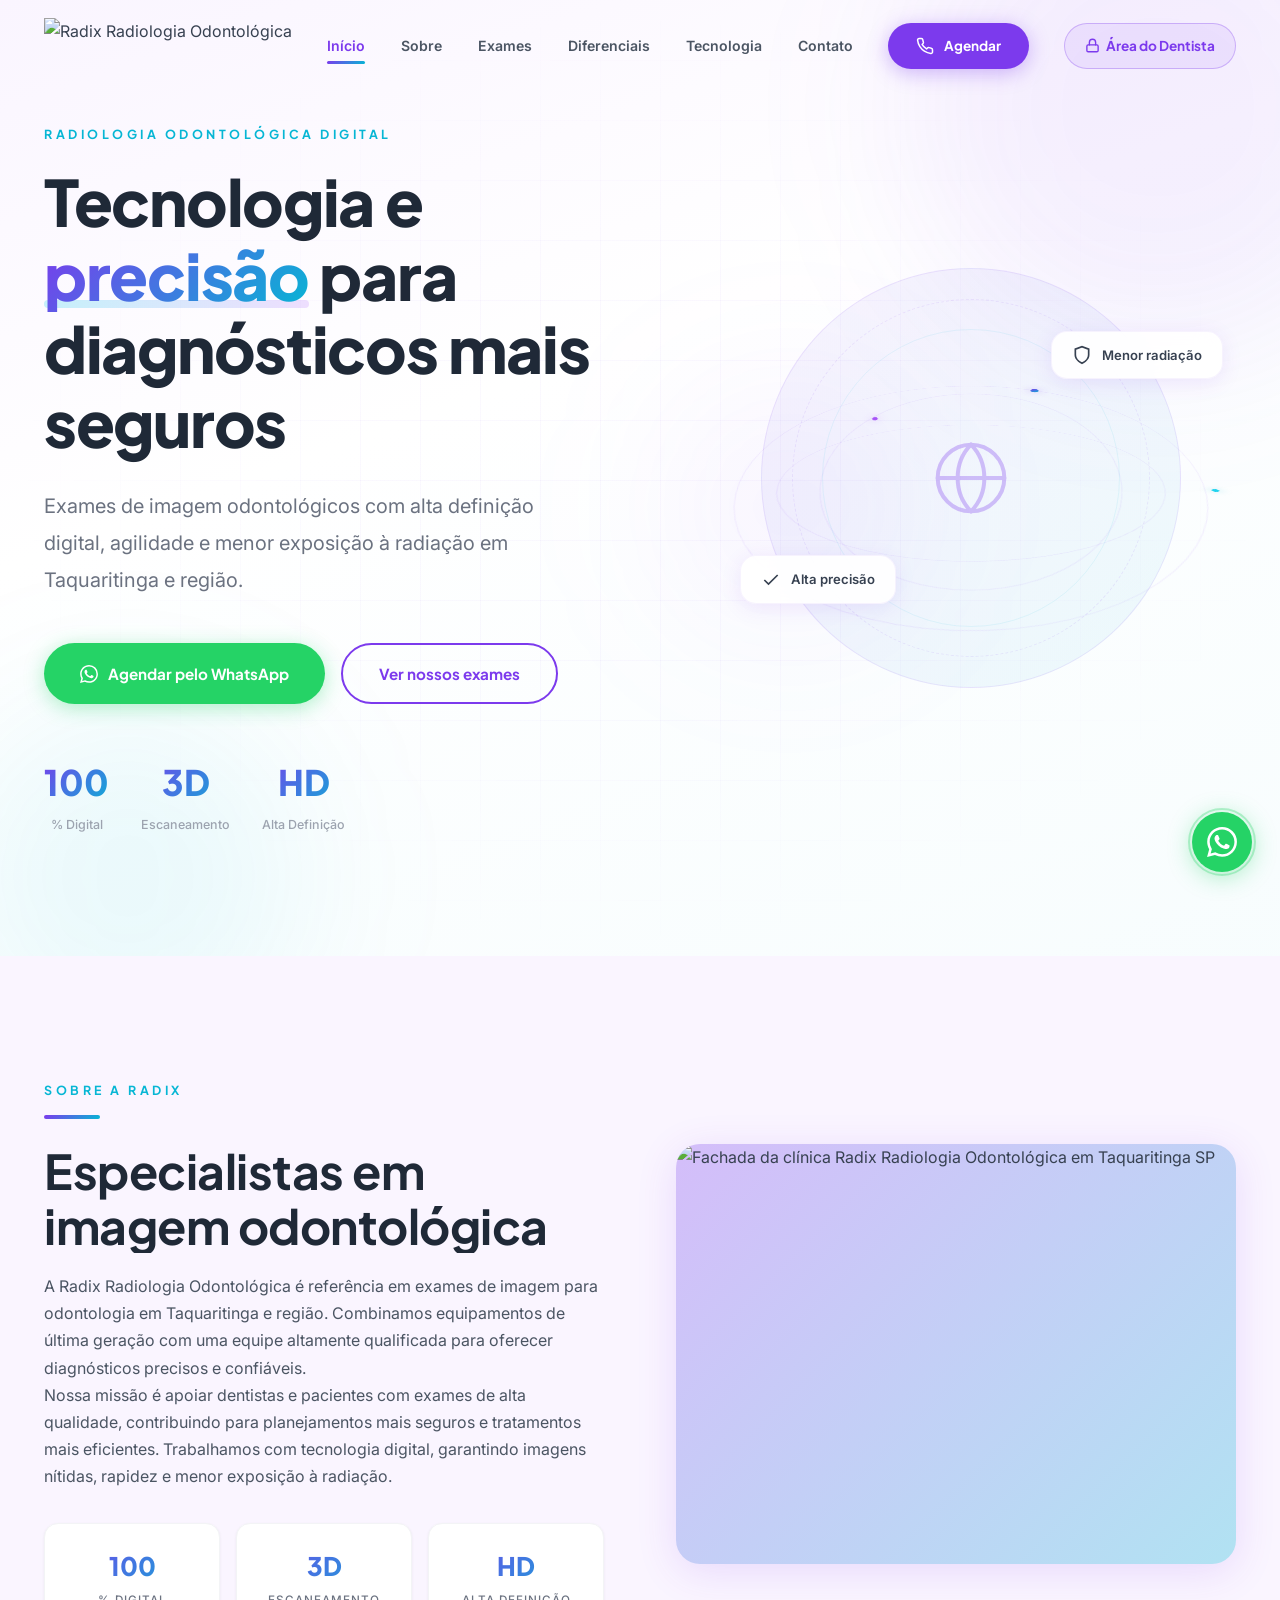
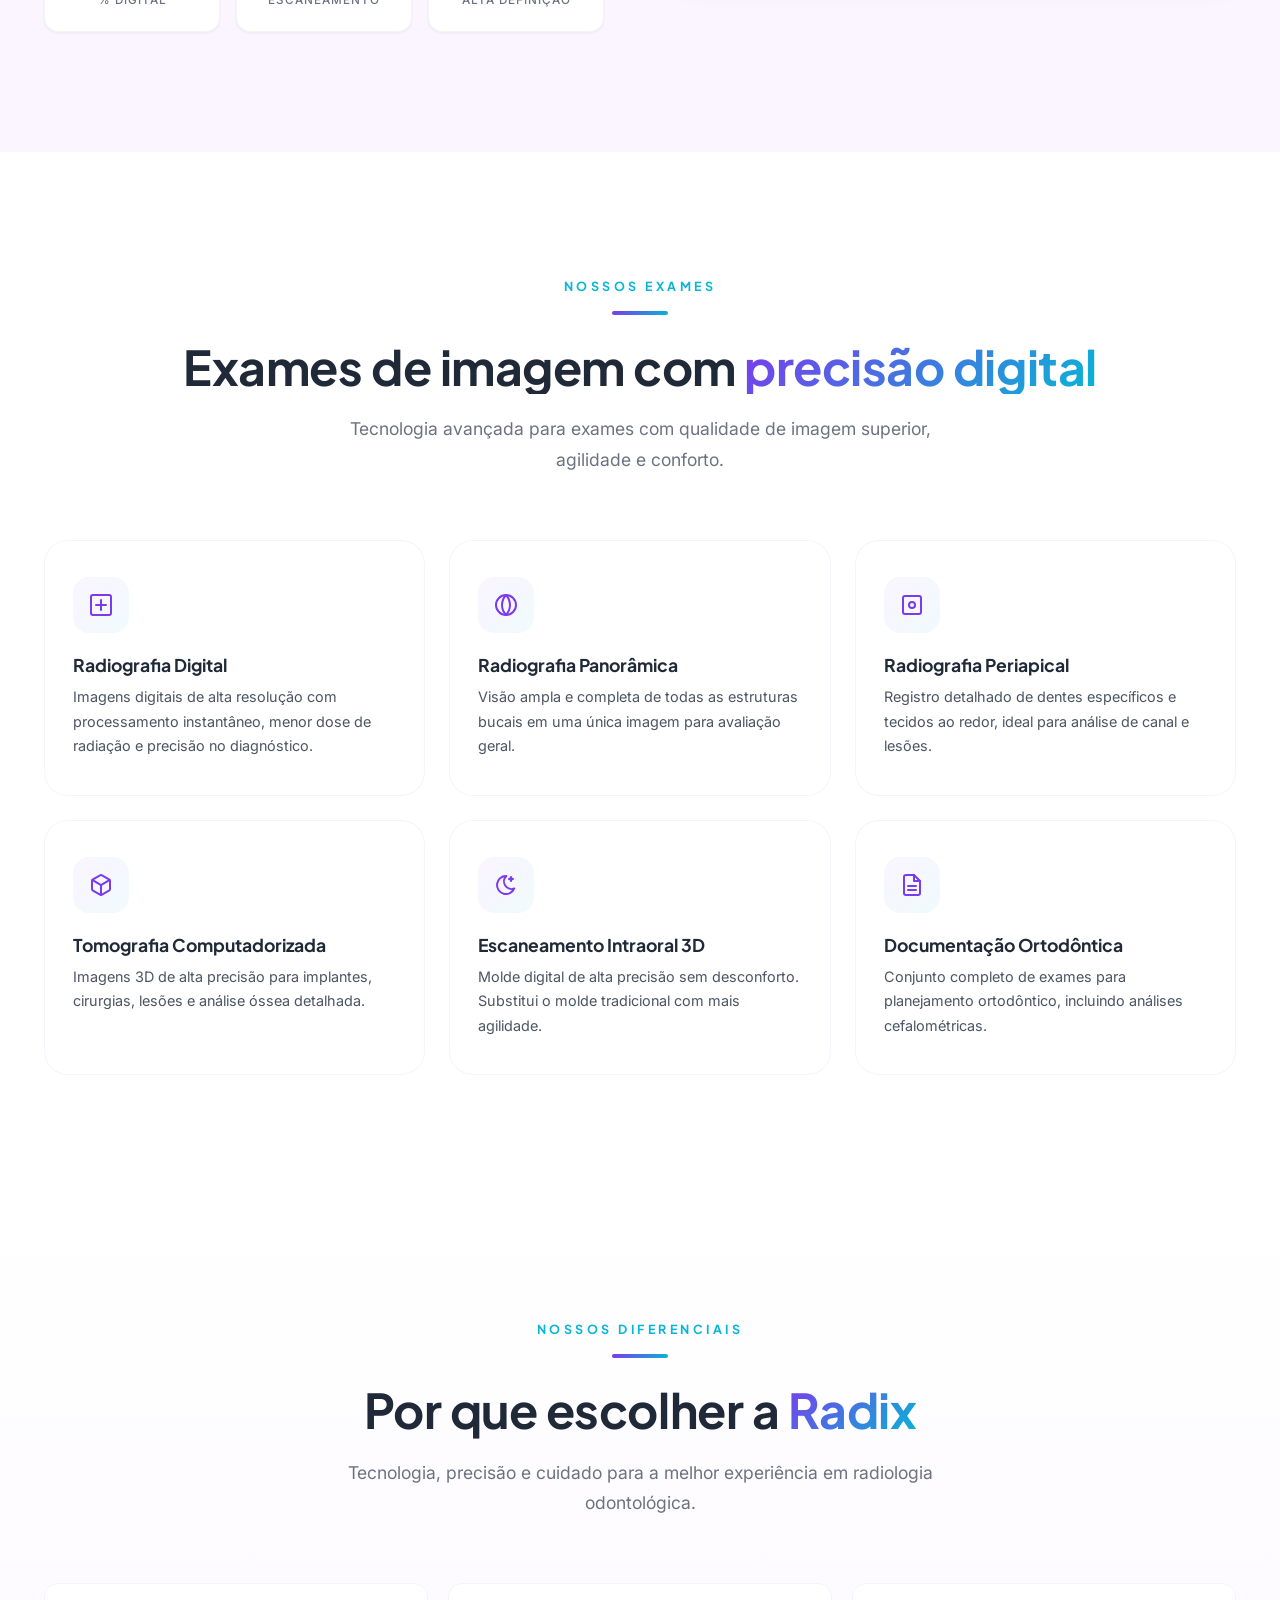
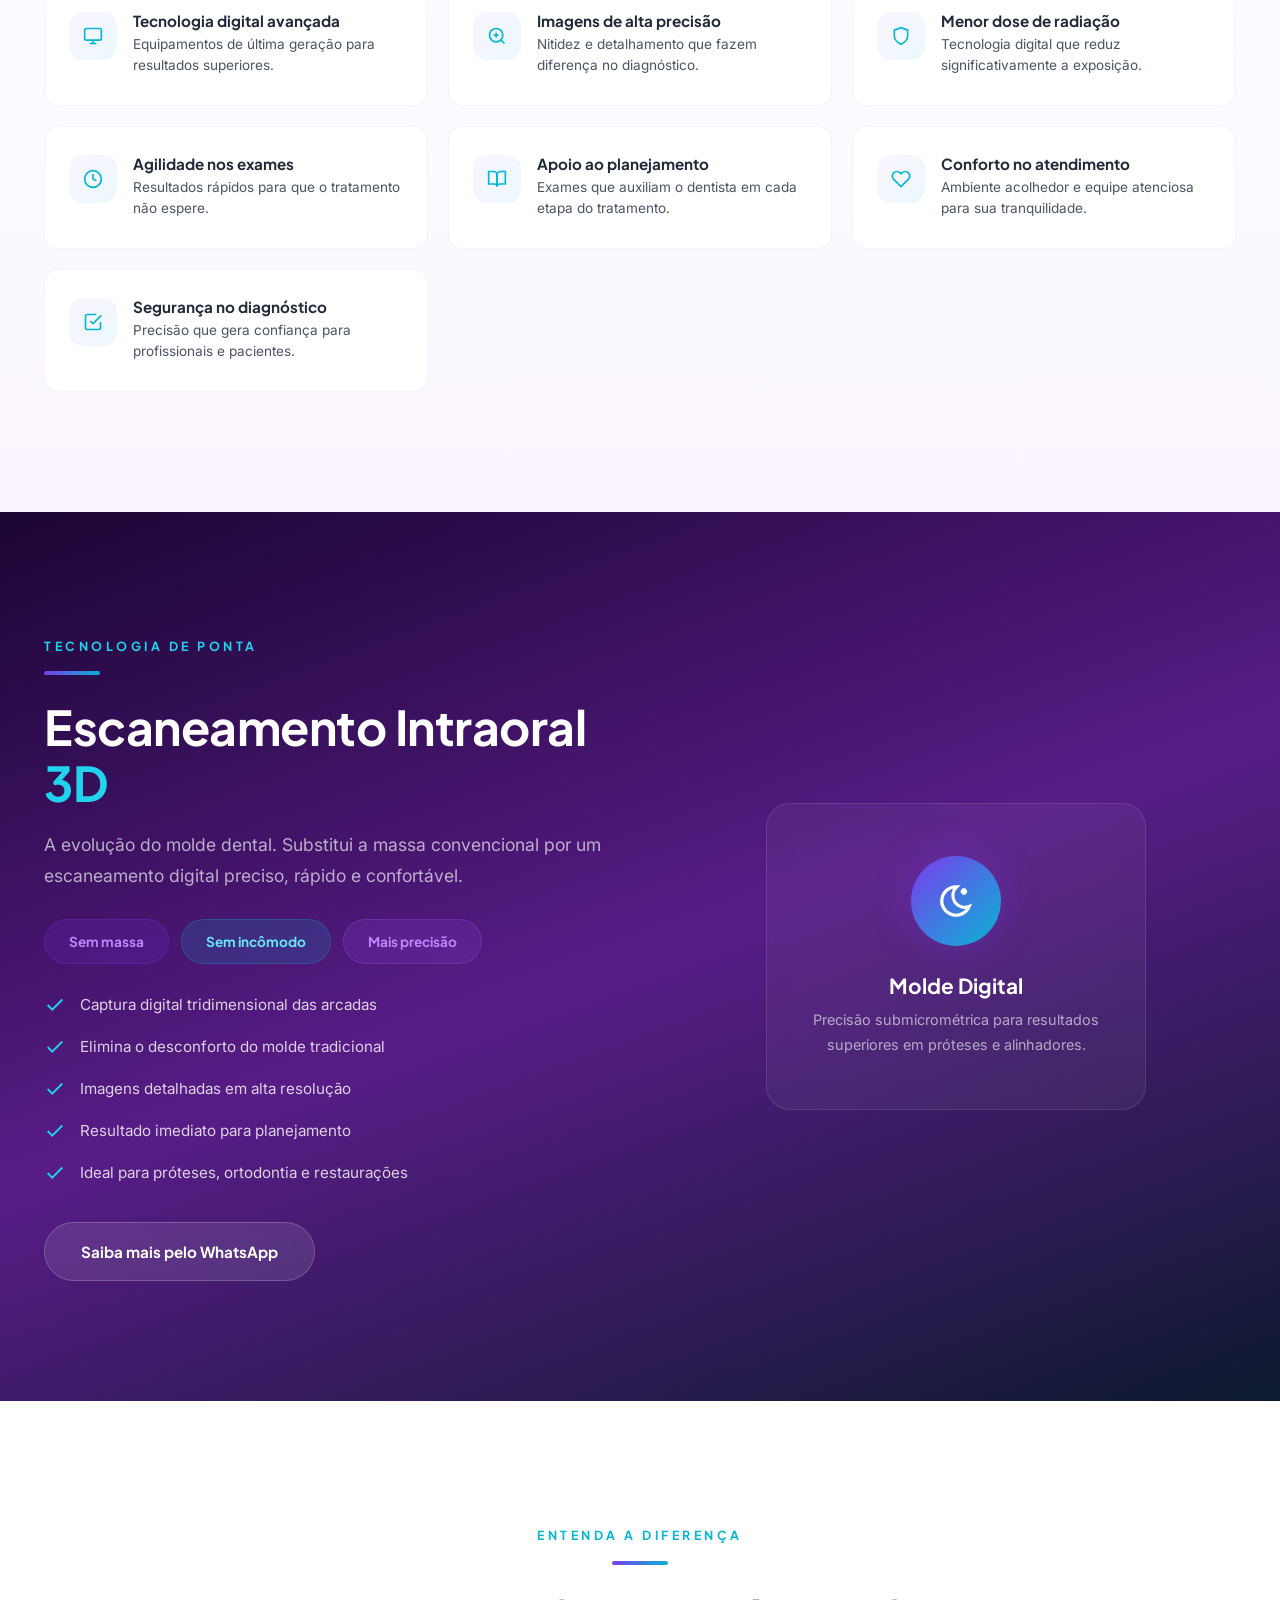
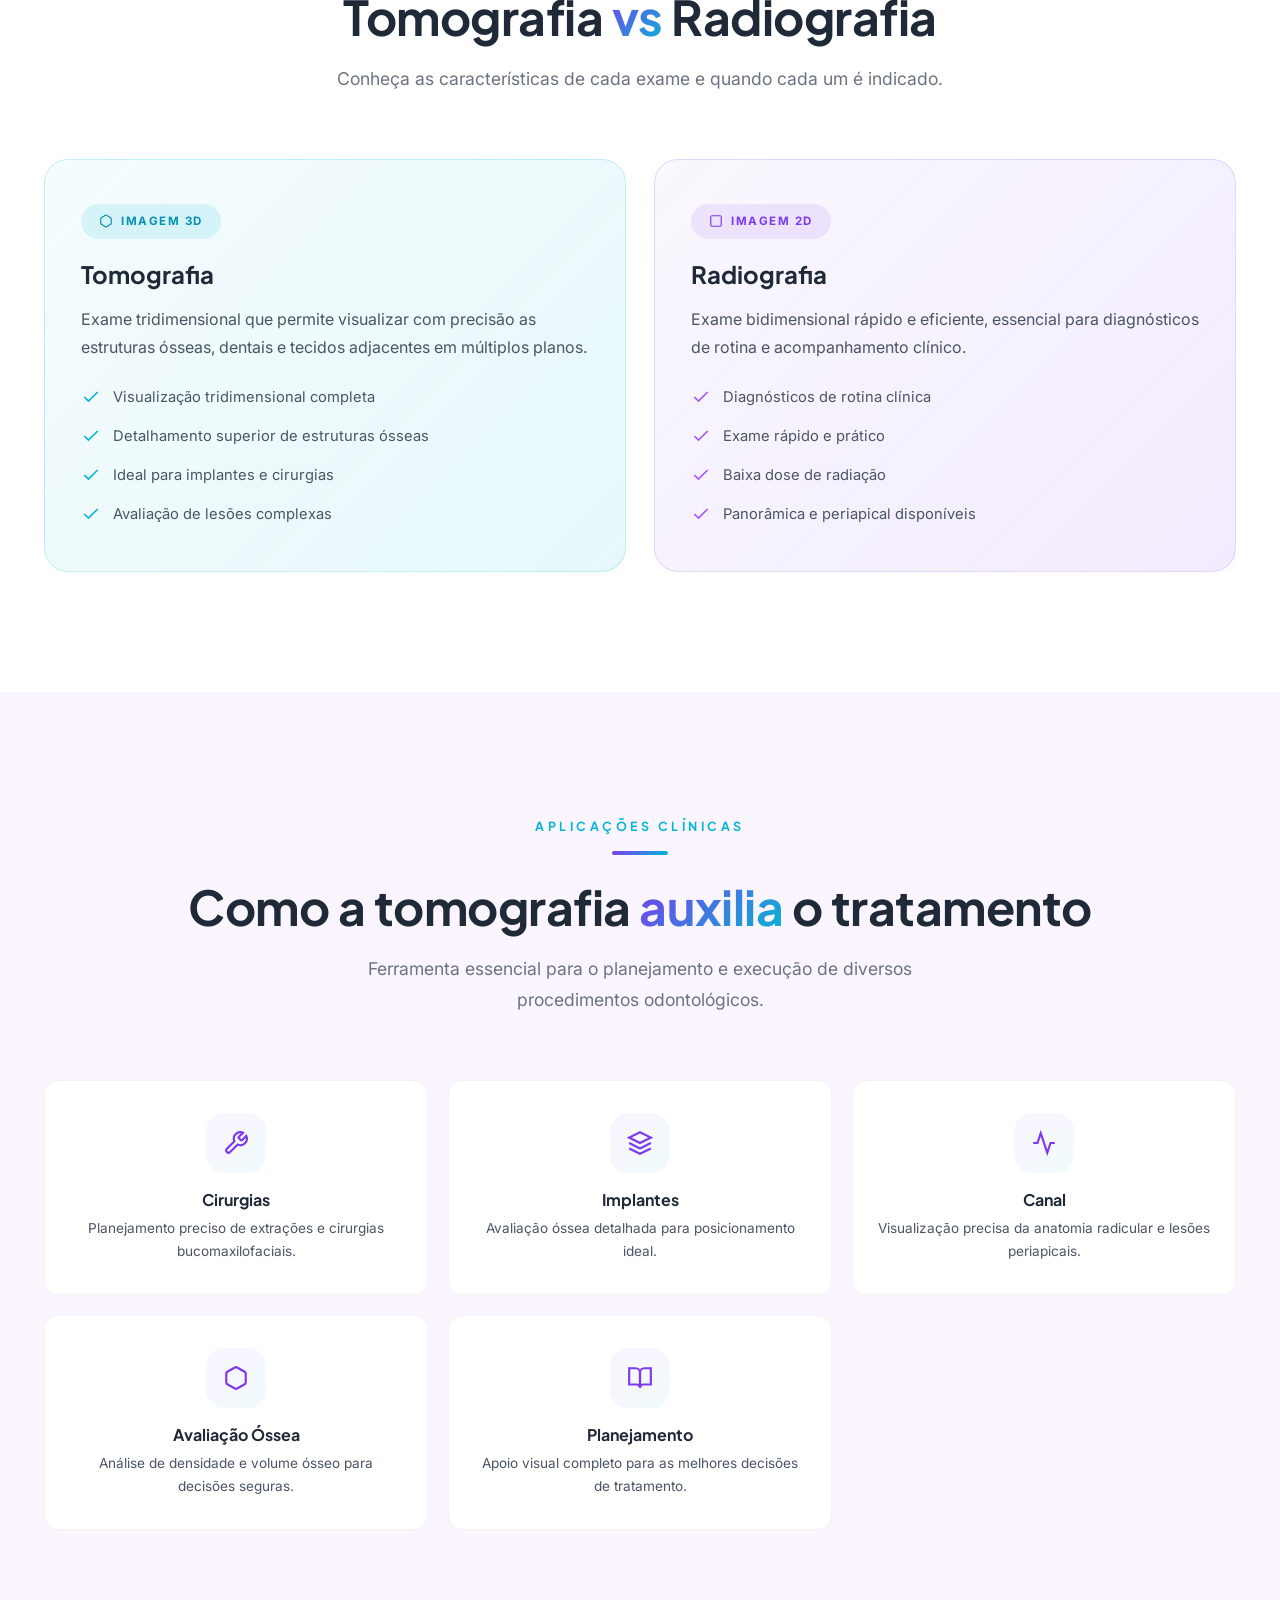
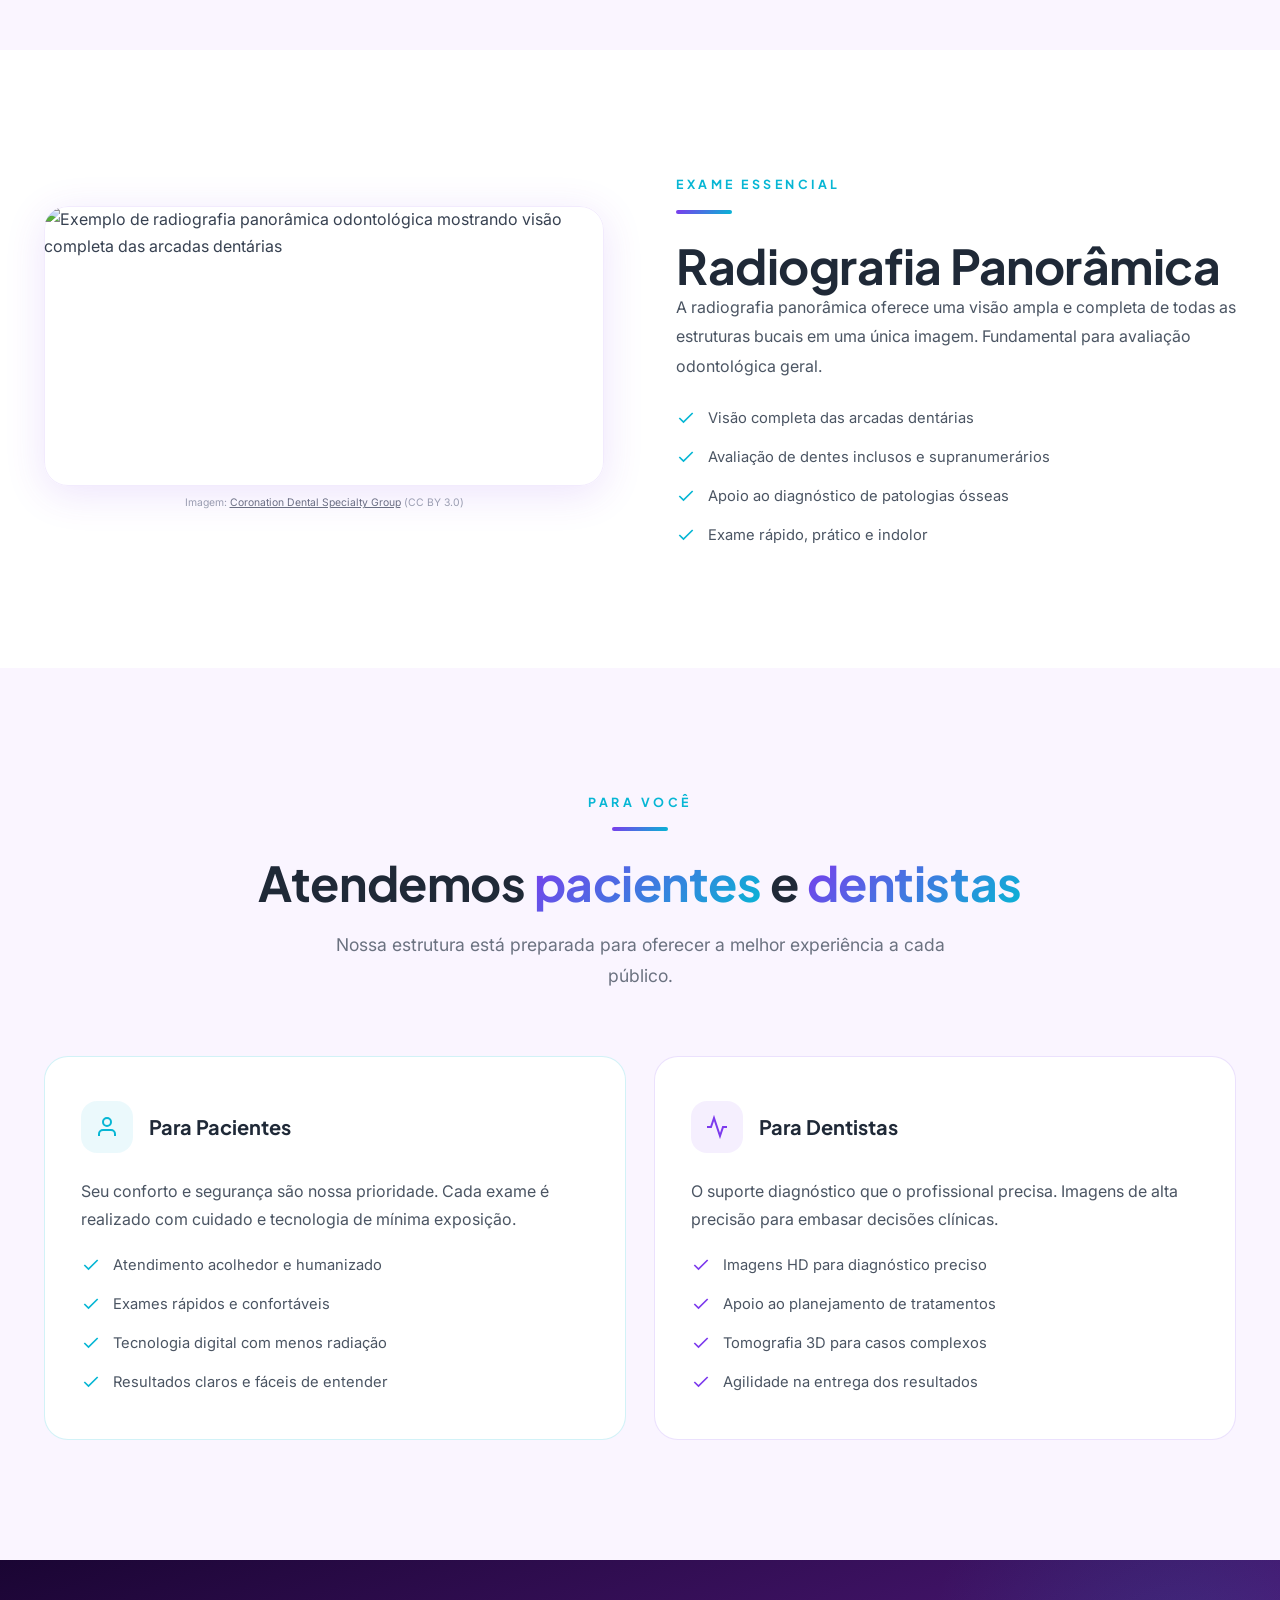
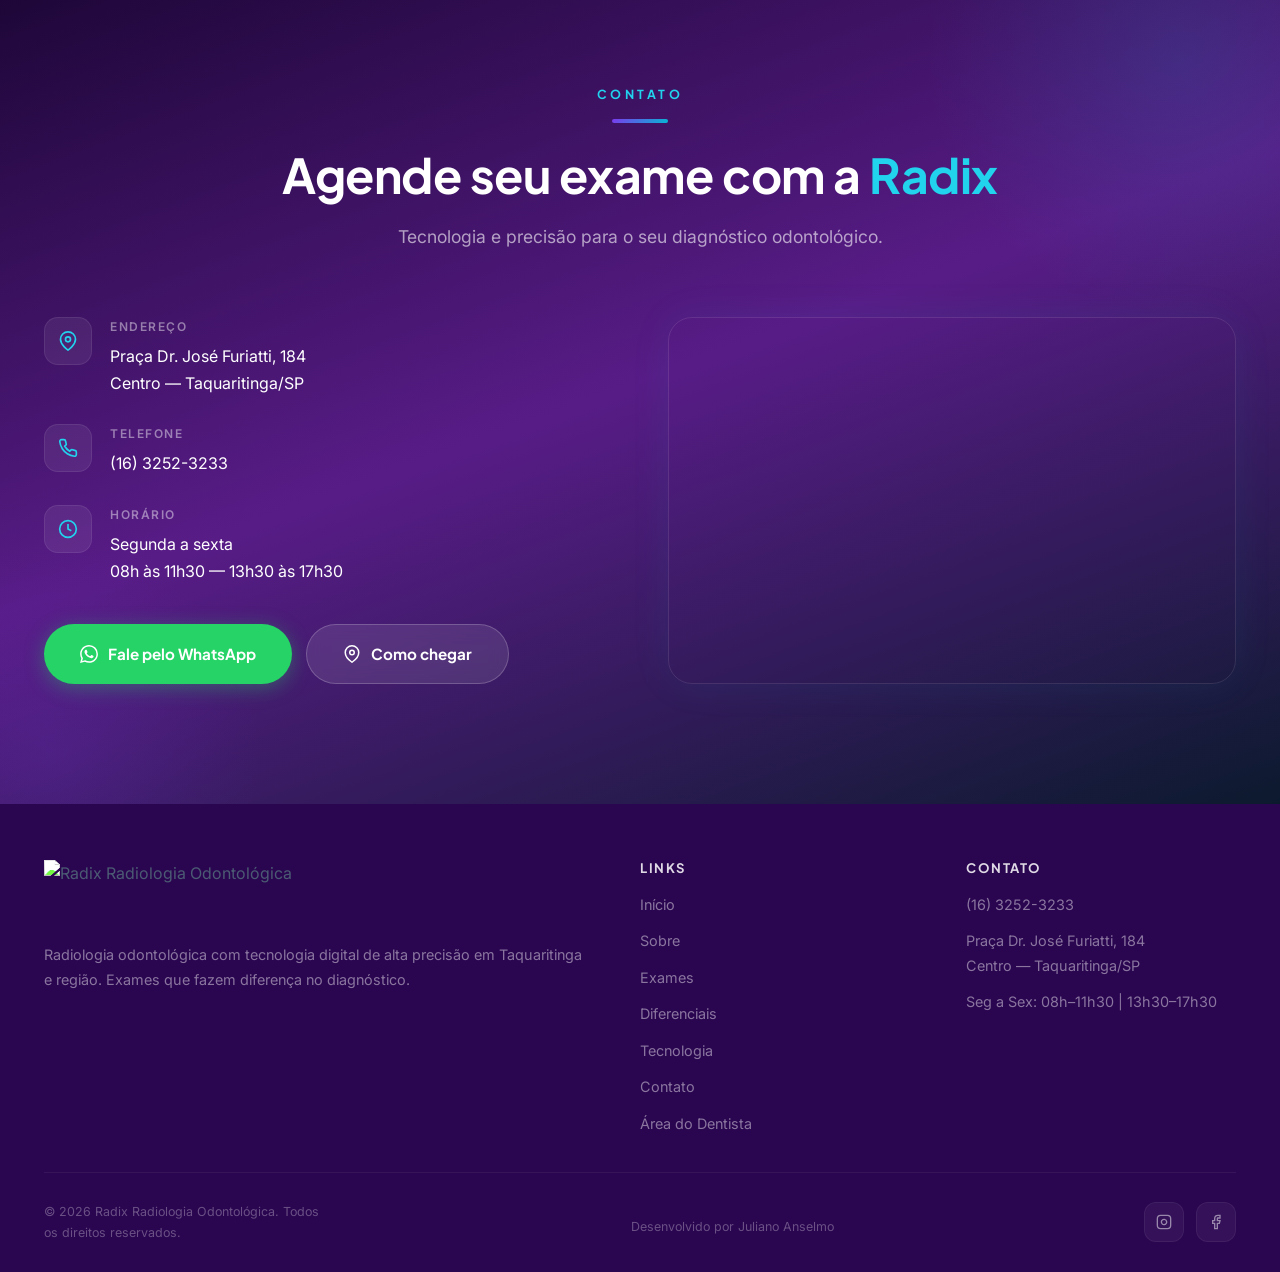
==== commit 9cc0492f: "style(nav): move "Area do Dentista" para apos o botao Agendar (far-right) Tira o link de dentro do <" ====
--- a/index.html
+++ b/index.html
@@ -136,12 +136,19 @@
 @media(min-width:1024px){.h-cta{display:inline-flex}}
 .h-cta.btn{padding:11px 28px;font-size:.85rem}
 
-/* Destaque "Área do Dentista" no nav */
+/* Destaque "Área do Dentista" no nav (mobile menu) */
 .nav a.nav-cta{display:inline-flex;align-items:center;gap:6px;padding:8px 18px;border-radius:30px;background:rgba(124,58,237,.08);border:1.5px solid rgba(124,58,237,.25);color:var(--p7);font-weight:700}
 .nav a.nav-cta::after{display:none}
 .nav a.nav-cta:hover{background:var(--p7);color:#fff;border-color:var(--p7);transform:translateY(-2px);box-shadow:0 4px 16px rgba(124,58,237,.25)}
 .nav a.nav-cta.active{background:var(--p7);color:#fff;border-color:var(--p7);box-shadow:0 4px 14px rgba(124,58,237,.25)}
 .nav a.nav-cta svg{width:14px;height:14px;flex-shrink:0}
+
+/* "Área do Dentista" no header (após Agendar, far-right) */
+.h-dentista{display:none;align-items:center;gap:6px;padding:10px 20px;border-radius:30px;background:rgba(124,58,237,.08);border:1.5px solid rgba(124,58,237,.3);color:var(--p7);font-family:'Plus Jakarta Sans',sans-serif;font-size:.85rem;font-weight:700;transition:all .3s var(--ease);white-space:nowrap}
+@media(min-width:1024px){.h-dentista{display:inline-flex}}
+.h-dentista:hover{background:var(--p7);color:#fff;border-color:var(--p7);transform:translateY(-2px);box-shadow:0 4px 16px rgba(124,58,237,.3)}
+.h-dentista.active{background:var(--p7);color:#fff;border-color:var(--p7);box-shadow:0 4px 14px rgba(124,58,237,.25)}
+.h-dentista svg{width:15px;height:15px;flex-shrink:0}
 
 /* Hamburger */
 .ham{display:flex;flex-direction:column;gap:6px;cursor:pointer;padding:8px;background:none;border:none;z-index:1001}
@@ -458,14 +465,14 @@
             <a href="#diferenciais">Diferenciais</a>
             <a href="#tecnologia">Tecnologia</a>
             <a href="#contato">Contato</a>
-            <a href="/area-dentista/" class="nav-cta">
-                <svg viewBox="0 0 24 24" fill="none" stroke="currentColor" stroke-width="2.2" stroke-linecap="round" stroke-linejoin="round"><rect x="3" y="11" width="18" height="11" rx="2"/><path d="M7 11V7a5 5 0 0110 0v4"/></svg>
-                Área do Dentista
-            </a>
         </nav>
         <a href="https://wa.me/551632523233?text=Ol%C3%A1%2C%20gostaria%20de%20agendar%20um%20exame." class="btn btn-primary h-cta" target="_blank" rel="noopener">
             <svg viewBox="0 0 24 24" fill="none" stroke="currentColor" stroke-width="2" stroke-linecap="round" stroke-linejoin="round"><path d="M22 16.92v3a2 2 0 01-2.18 2 19.79 19.79 0 01-8.63-3.07 19.5 19.5 0 01-6-6 19.79 19.79 0 01-3.07-8.67A2 2 0 014.11 2h3a2 2 0 012 1.72c.127.96.361 1.903.7 2.81a2 2 0 01-.45 2.11L8.09 9.91a16 16 0 006 6l1.27-1.27a2 2 0 012.11-.45c.907.339 1.85.573 2.81.7A2 2 0 0122 16.92z"/></svg>
             Agendar
+        </a>
+        <a href="/area-dentista/" class="h-dentista">
+            <svg viewBox="0 0 24 24" fill="none" stroke="currentColor" stroke-width="2.2" stroke-linecap="round" stroke-linejoin="round"><rect x="3" y="11" width="18" height="11" rx="2"/><path d="M7 11V7a5 5 0 0110 0v4"/></svg>
+            Área do Dentista
         </a>
         <button class="ham" id="ham" aria-label="Menu"><span></span><span></span><span></span></button>
     </div>
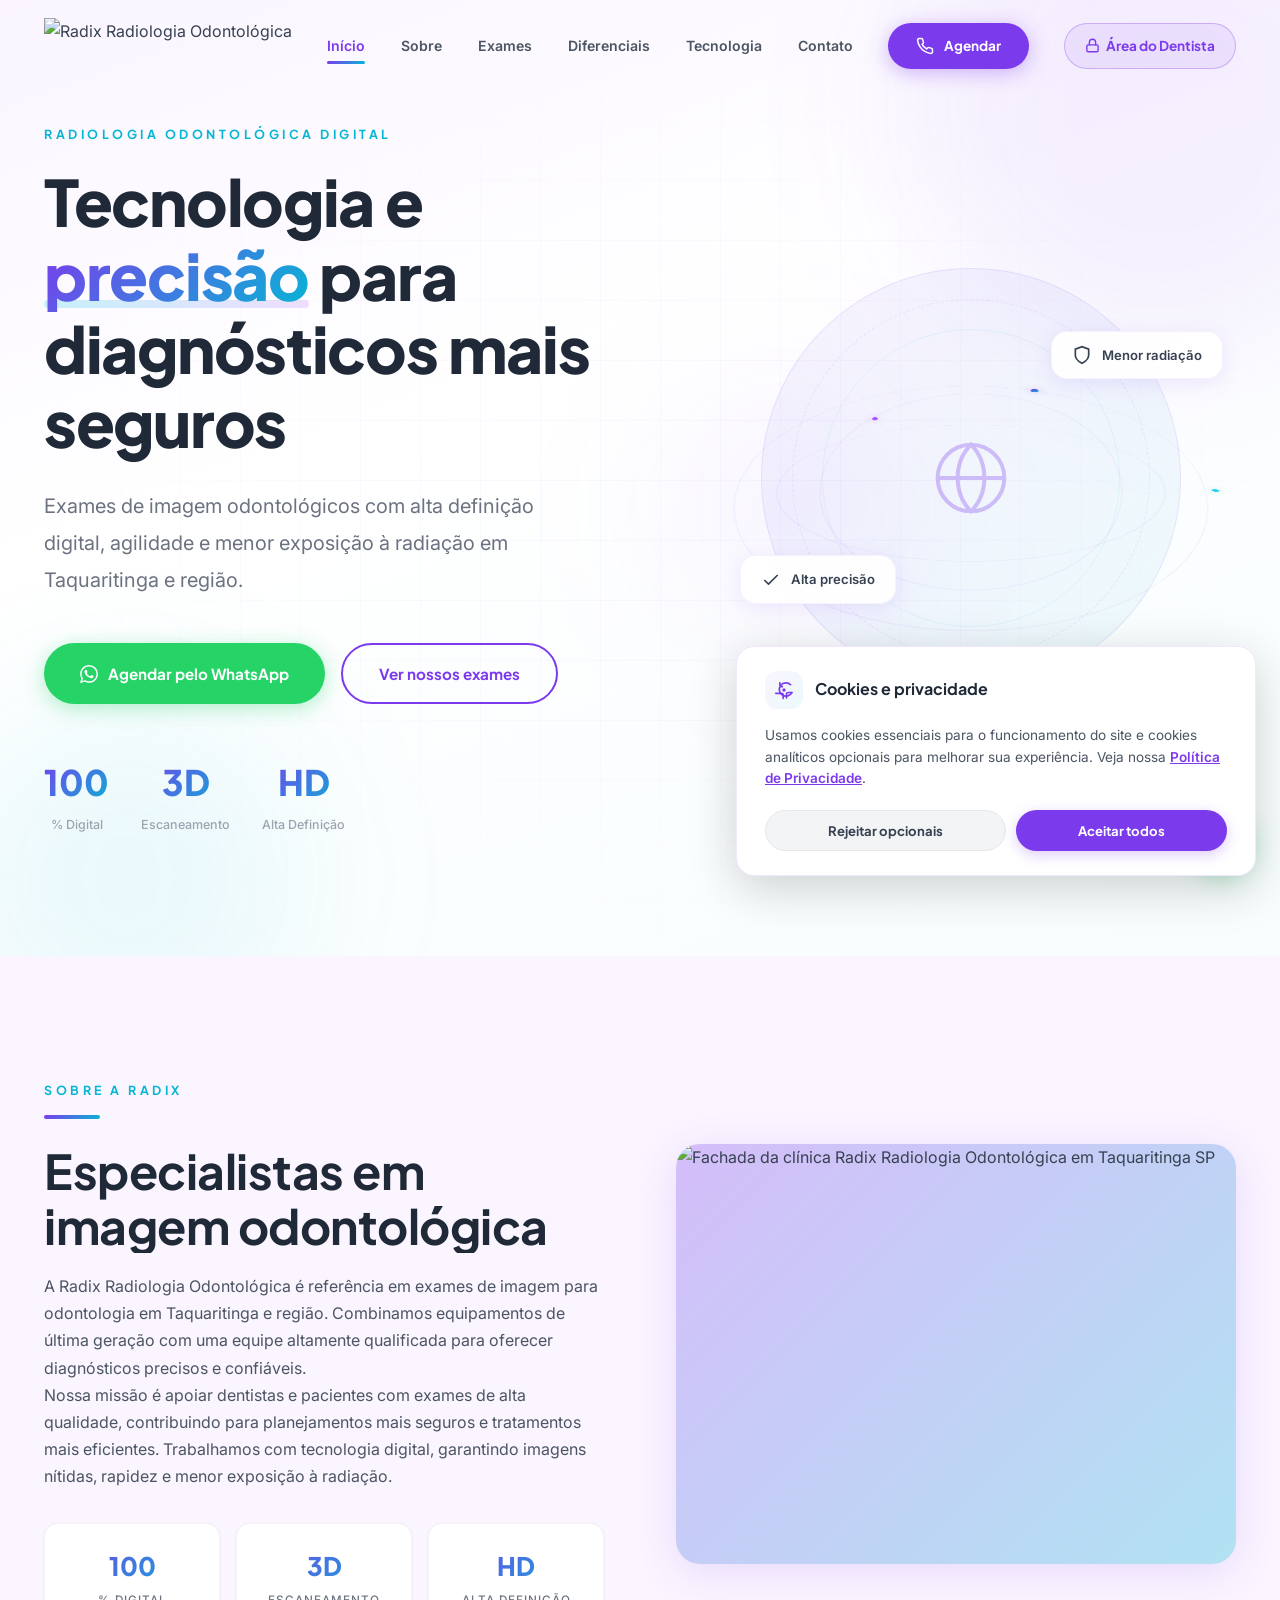
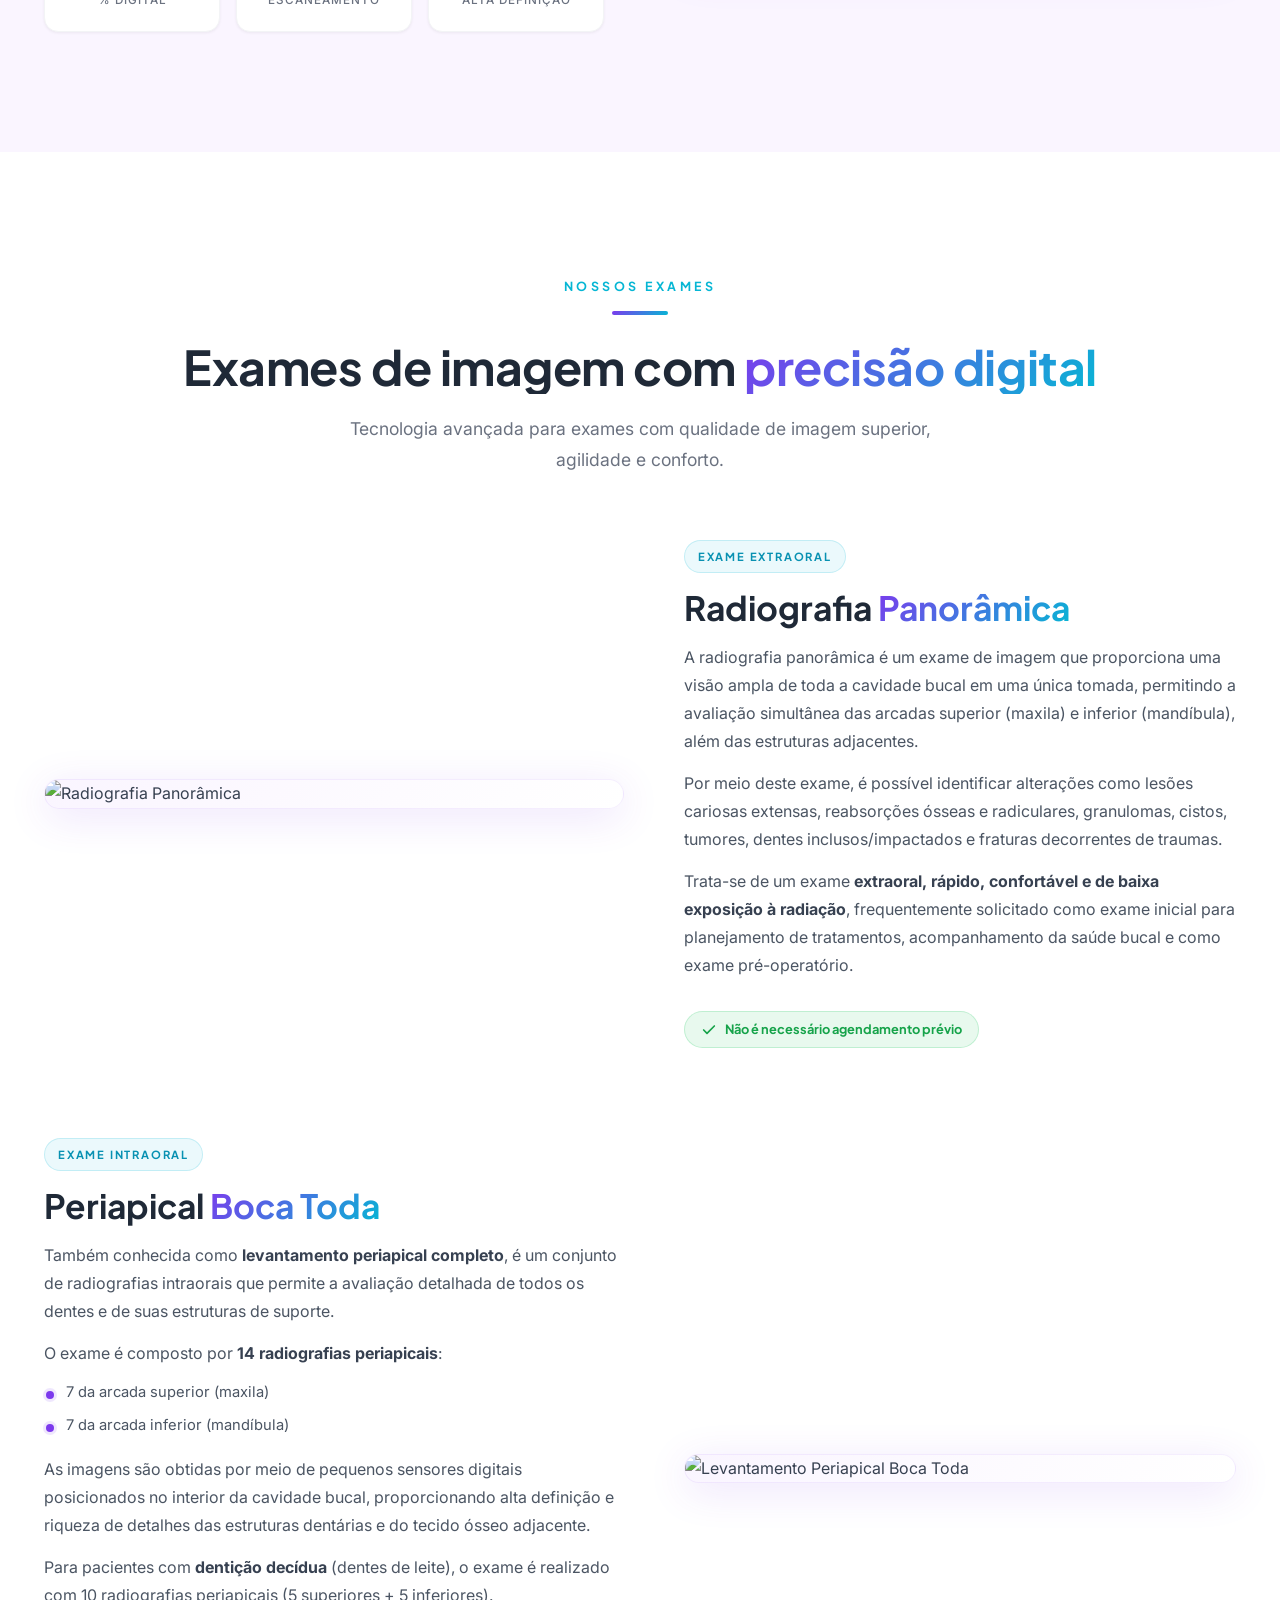
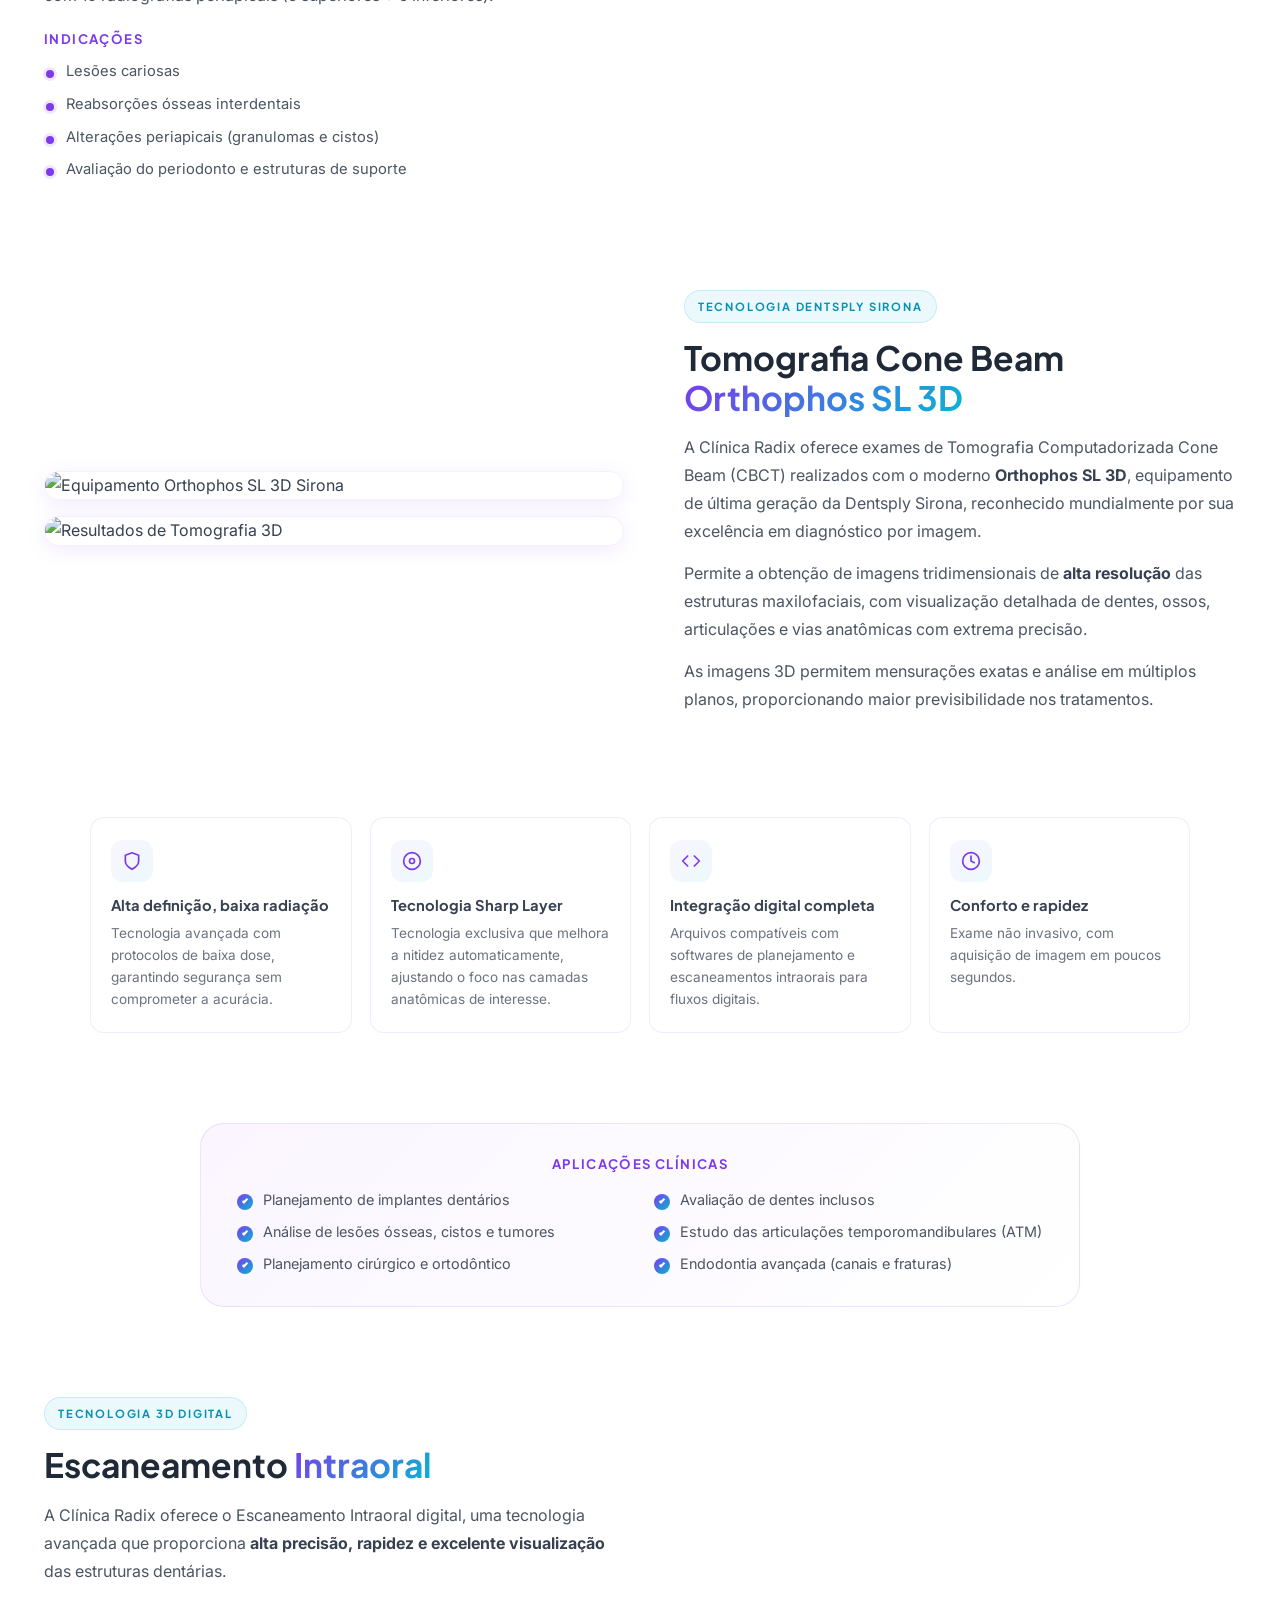
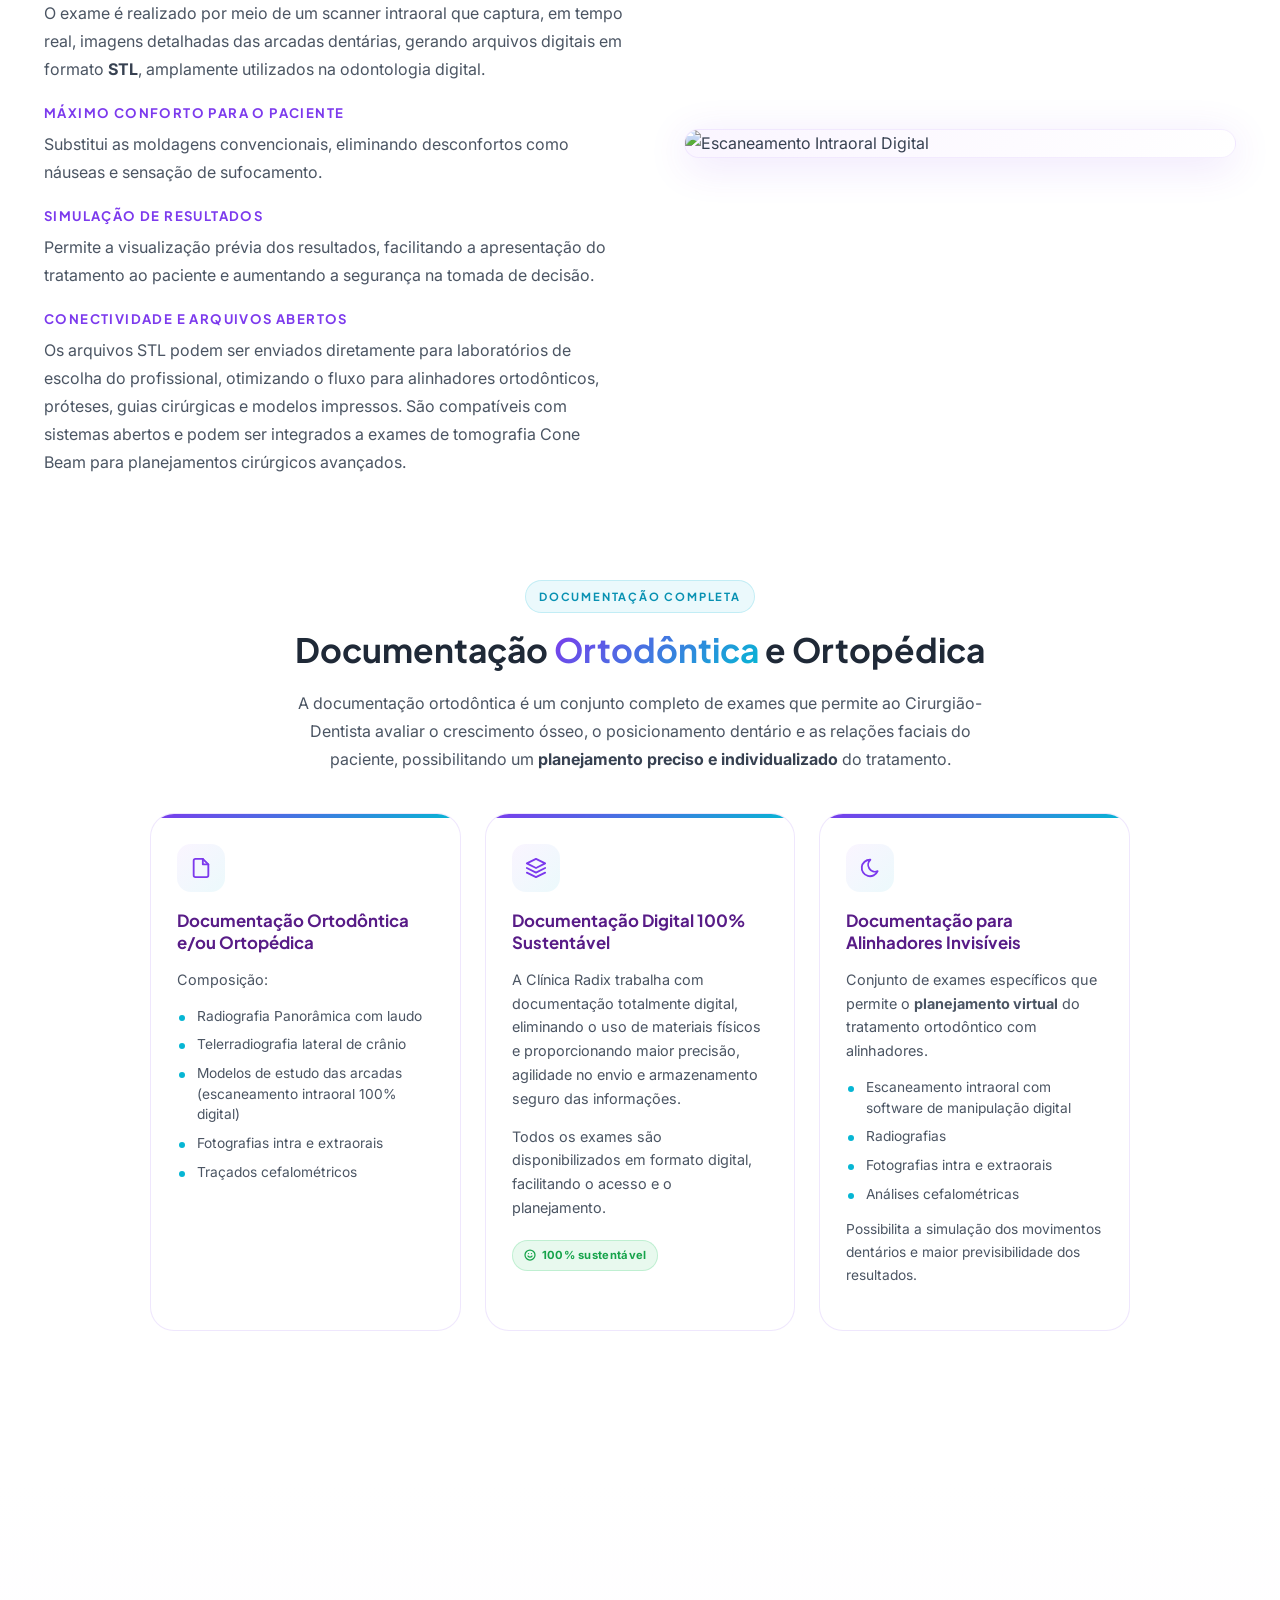
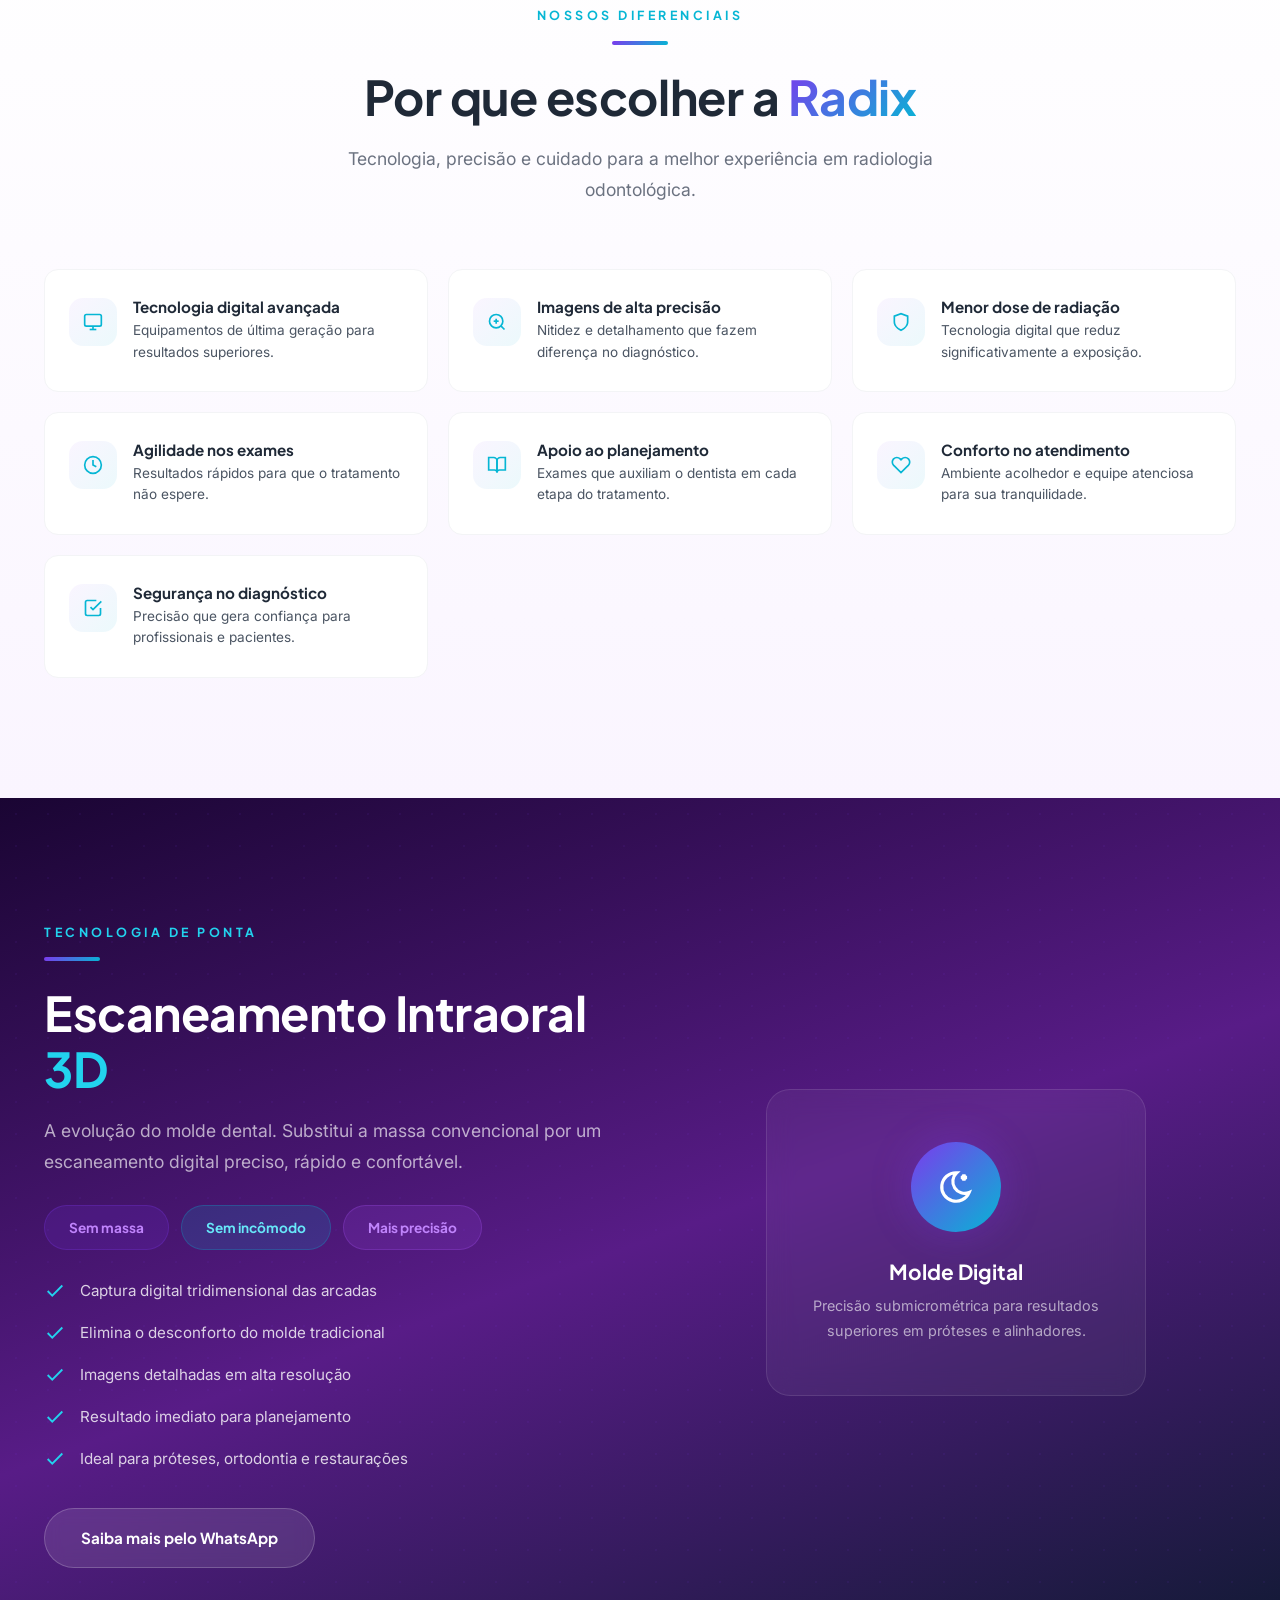
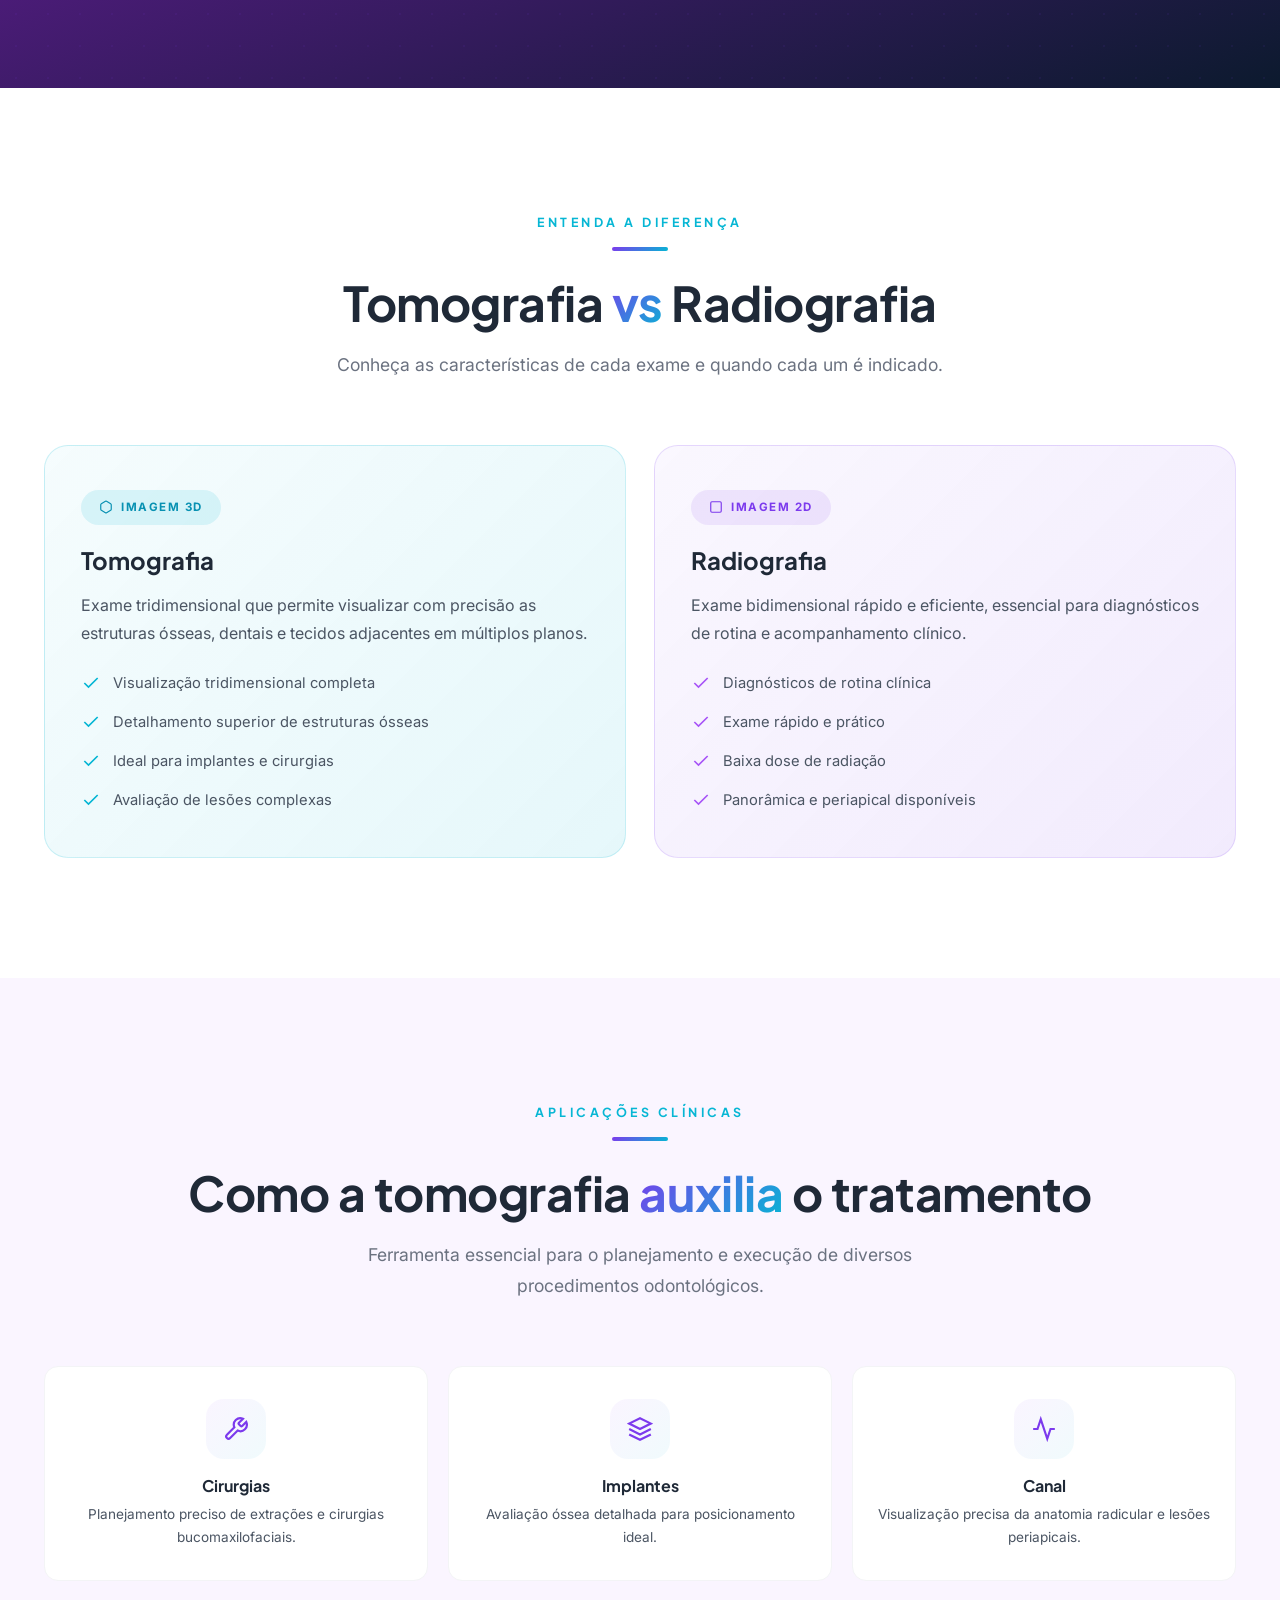
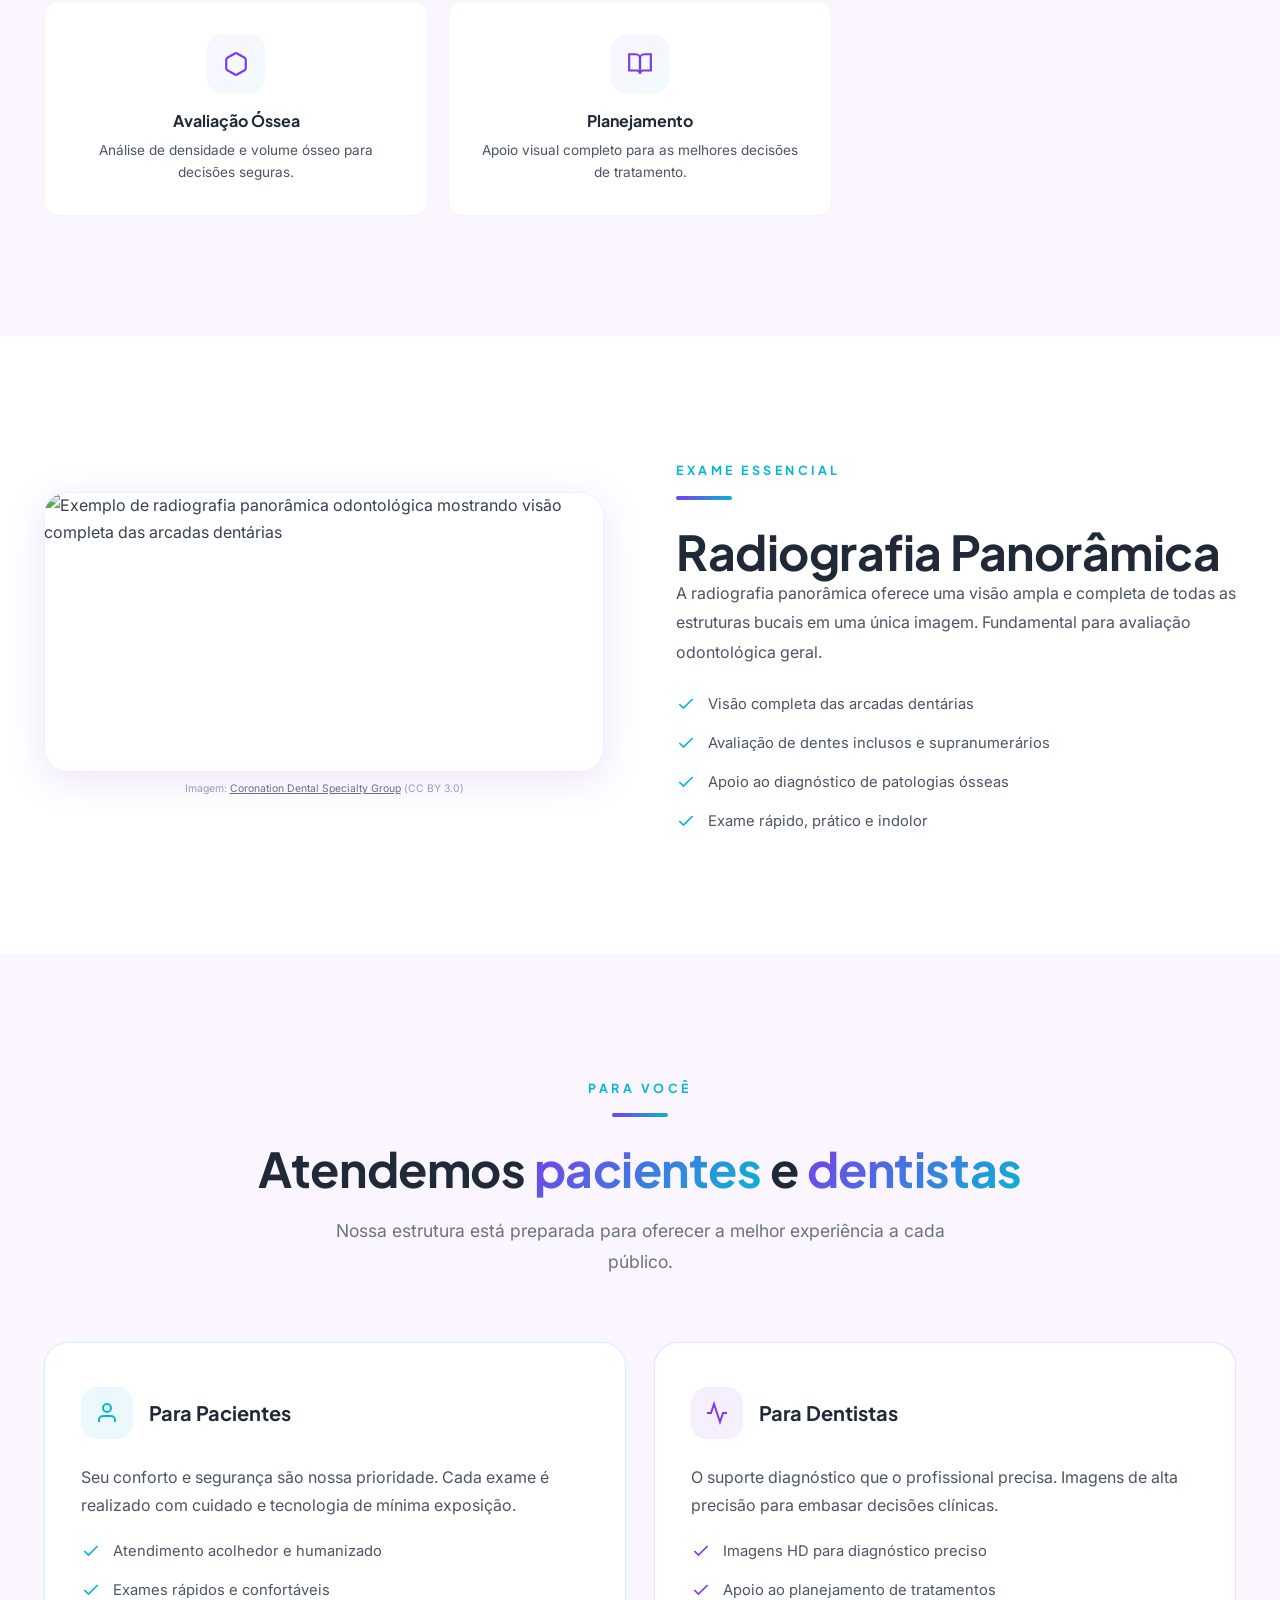
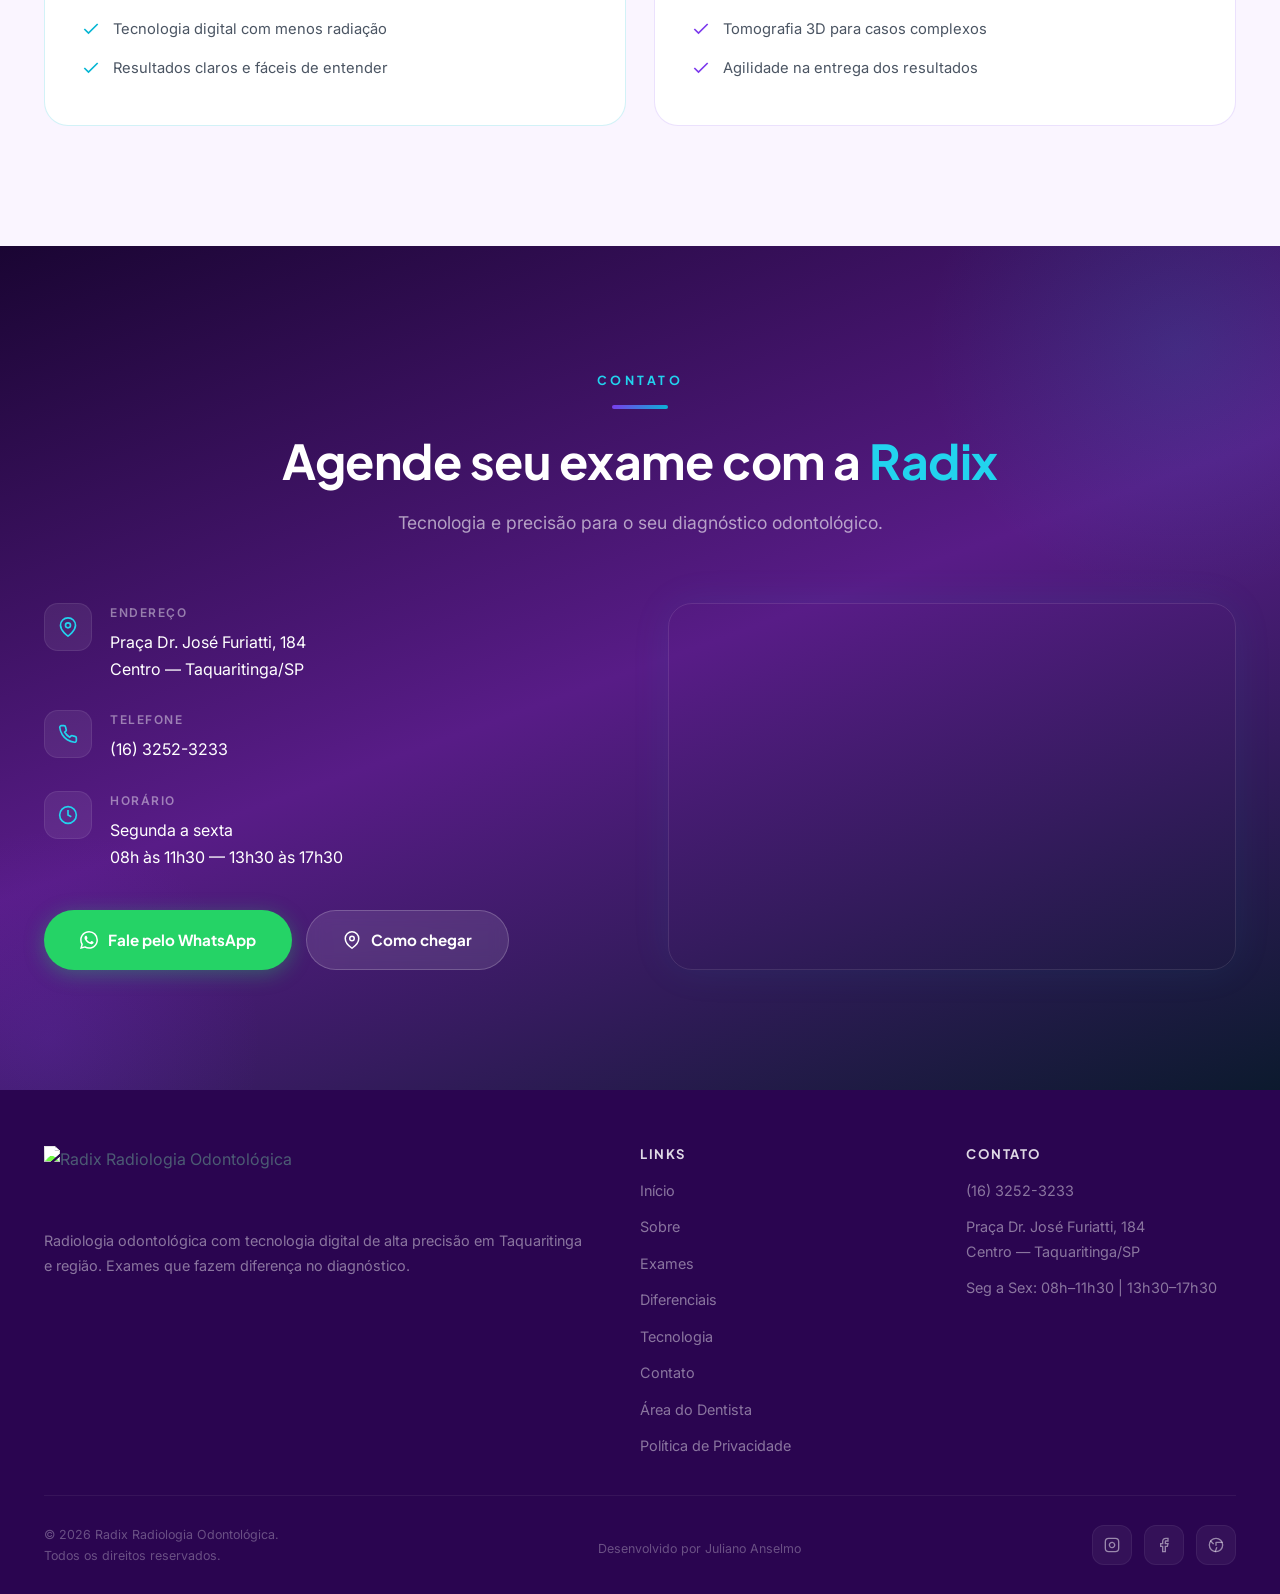
==== commit 32d41b48: "feat(deploy): prepara site para producao em dominio proprio Adiciona infraestrutura completa para de" ====
--- a/index.html
+++ b/index.html
@@ -12,7 +12,7 @@
     <meta name="author" content="Radix Radiologia Odontol&oacute;gica">
     <meta name="robots" content="index, follow, max-image-preview:large, max-snippet:-1, max-video-preview:-1">
     <meta name="googlebot" content="index, follow">
-    <link rel="canonical" href="https://www.radixradiologia.com.br/">
+    <link rel="canonical" href="https://radixradiologia.com.br/">
     <meta name="geo.region" content="BR-SP">
     <meta name="geo.placename" content="Taquaritinga">
     <meta name="geo.position" content="-21.4069;-48.5094">
@@ -23,9 +23,9 @@
     <meta property="og:description" content="Exames de imagem odontol&oacute;gicos com tecnologia digital de alta precis&atilde;o. Radiografia, tomografia e escaneamento 3D em Taquaritinga.">
     <meta property="og:type" content="website">
     <meta property="og:locale" content="pt_BR">
-    <meta property="og:url" content="https://www.radixradiologia.com.br/">
+    <meta property="og:url" content="https://radixradiologia.com.br/">
     <meta property="og:site_name" content="Radix Radiologia Odontol&oacute;gica">
-    <meta property="og:image" content="https://www.radixradiologia.com.br/Logo.png">
+    <meta property="og:image" content="https://radixradiologia.com.br/Logo.png">
     <meta property="og:image:width" content="1200">
     <meta property="og:image:height" content="630">
     <meta property="og:image:alt" content="Radix Radiologia Odontol&oacute;gica - Tecnologia e precis&atilde;o em Taquaritinga SP">
@@ -34,7 +34,7 @@
     <meta name="twitter:card" content="summary_large_image">
     <meta name="twitter:title" content="Radix Radiologia Odontol&oacute;gica | Taquaritinga SP">
     <meta name="twitter:description" content="Radiografia digital, tomografia e escaneamento intraoral 3D com tecnologia de ponta.">
-    <meta name="twitter:image" content="https://www.radixradiologia.com.br/Logo.png">
+    <meta name="twitter:image" content="https://radixradiologia.com.br/Logo.png">
 
     <!-- Favicon -->
     <link rel="icon" type="image/svg+xml" href="favicon.svg">
@@ -201,7 +201,8 @@
 .hero h1 em::after{content:'';position:absolute;bottom:4px;left:0;width:100%;height:8px;background:linear-gradient(90deg,var(--t4),var(--p4));opacity:.25;border-radius:4px;z-index:-1}
 .hero-sub{font-size:clamp(1.05rem,2.5vw,1.25rem);color:var(--g5);margin-bottom:44px;max-width:520px;line-height:1.85;animation:fadeUp .8s var(--ease) both;animation-delay:.6s}
 .hero-ctas{display:flex;flex-wrap:wrap;gap:16px;animation:fadeUp .8s var(--ease) both;animation-delay:.8s}
-.hero-stats{display:flex;gap:32px;margin-top:48px;animation:fadeUp .8s var(--ease) both;animation-delay:1s}
+.hero-stats{display:flex;flex-wrap:wrap;gap:20px 28px;margin-top:48px;animation:fadeUp .8s var(--ease) both;animation-delay:1s}
+@media(min-width:480px){.hero-stats{gap:32px}}
 .hero-stat{text-align:center}
 .hero-stat-num{font-family:'Plus Jakarta Sans',sans-serif;font-size:clamp(1.6rem,3vw,2.2rem);font-weight:800;background:var(--grad);-webkit-background-clip:text;-webkit-text-fill-color:transparent;background-clip:text}
 .hero-stat-label{font-size:.78rem;color:var(--g4);margin-top:2px;font-weight:500}
@@ -252,23 +253,78 @@
 .s-num{font-family:'Plus Jakarta Sans',sans-serif;font-size:1.6rem;font-weight:800;background:var(--grad);-webkit-background-clip:text;-webkit-text-fill-color:transparent;background-clip:text}
 .s-label{font-size:.73rem;color:var(--g5);margin-top:4px;font-weight:500;text-transform:uppercase;letter-spacing:1px}
 
-/* ===== EXAMES (Glassmorphism) ===== */
-.exames-grid{display:grid;gap:24px}
-@media(min-width:640px){.exames-grid{grid-template-columns:repeat(2,1fr)}}
-@media(min-width:1024px){.exames-grid{grid-template-columns:repeat(3,1fr)}}
-.ex-card{background:rgba(255,255,255,.7);backdrop-filter:blur(12px);border-radius:var(--rl);padding:36px 28px;border:1px solid rgba(124,58,237,.06);transition:all .4s var(--ease);position:relative;overflow:hidden}
-.ex-card::before{content:'';position:absolute;top:0;left:0;right:0;height:3px;background:var(--grad);transform:scaleX(0);transform-origin:left;transition:transform .5s var(--ease)}
-.ex-card::after{content:'';position:absolute;top:-50%;left:-50%;width:200%;height:200%;background:conic-gradient(from 0deg,transparent 0%,rgba(124,58,237,.03) 25%,transparent 50%);opacity:0;transition:opacity .5s;animation:cardGlow 8s linear infinite paused}
-.ex-card:hover{transform:translateY(-8px);box-shadow:var(--sh-lg);border-color:rgba(124,58,237,.12)}
-.ex-card:hover::before{transform:scaleX(1)}
-.ex-card:hover::after{opacity:1;animation-play-state:running}
-@keyframes cardGlow{0%{transform:rotate(0deg)}100%{transform:rotate(360deg)}}
-.ex-icon{width:56px;height:56px;border-radius:16px;background:linear-gradient(135deg,var(--p0),rgba(6,182,212,.06));display:flex;align-items:center;justify-content:center;margin-bottom:22px;transition:all .4s var(--ease)}
-.ex-card:hover .ex-icon{background:var(--grad);transform:scale(1.05);box-shadow:0 4px 20px rgba(124,58,237,.25)}
-.ex-icon svg{width:24px;height:24px;color:var(--p7);transition:color .4s}
-.ex-card:hover .ex-icon svg{color:#fff}
-.ex-card h3{margin-bottom:10px;font-size:1.1rem}
-.ex-card p{font-size:.9rem;line-height:1.7}
+/* ===== EXAMES DETALHADOS ===== */
+.exam-detail{display:grid;gap:32px;align-items:center;margin-bottom:56px}
+@media(min-width:900px){.exam-detail{grid-template-columns:1.05fr 1fr;gap:60px;margin-bottom:90px}}
+@media(min-width:900px){
+  .exam-detail.reverse .exam-detail-img,
+  .exam-detail.reverse .exam-detail-imgs{order:2}
+}
+.exam-detail-img,.exam-detail-imgs{position:relative}
+.exam-detail-img{border-radius:var(--rl);overflow:hidden;box-shadow:var(--sh-lg);background:linear-gradient(135deg,var(--p0),#fff);border:1px solid rgba(124,58,237,.08)}
+.exam-detail-img img{width:100%;height:auto;display:block}
+.exam-detail-imgs{display:grid;gap:14px}
+@media(min-width:480px){.exam-detail-imgs{gap:16px}}
+.exam-detail-imgs img{width:100%;height:auto;border-radius:var(--rl);box-shadow:var(--sh-md);border:1px solid rgba(124,58,237,.08);display:block}
+.exam-tag{display:inline-block;font-family:'Plus Jakarta Sans',sans-serif;font-size:.7rem;font-weight:700;color:var(--t6);text-transform:uppercase;letter-spacing:1.8px;padding:6px 13px;border-radius:20px;background:rgba(6,182,212,.08);border:1px solid rgba(6,182,212,.18);margin-bottom:14px}
+.exam-detail-content h3{font-size:clamp(1.45rem,5vw,2.1rem);margin-bottom:16px;line-height:1.2;word-wrap:break-word}
+.exam-detail-content h3 .grad-text{display:inline-block}
+.exam-detail-content p{margin-bottom:14px;line-height:1.75;color:var(--g6);font-size:.95rem}
+@media(min-width:768px){.exam-detail-content p{font-size:1rem}}
+.exam-detail-content p strong{color:var(--g7);font-weight:700}
+.exam-detail-content ul{list-style:none;padding:0;margin:14px 0 18px}
+.exam-detail-content ul li{padding-left:22px;position:relative;margin-bottom:9px;color:var(--g6);font-size:.92rem;line-height:1.6}
+.exam-detail-content ul li::before{content:'';position:absolute;left:2px;top:10px;width:8px;height:8px;border-radius:50%;background:var(--p7);box-shadow:0 0 0 3px rgba(124,58,237,.12)}
+.exam-subhead{font-family:'Plus Jakarta Sans',sans-serif;font-size:.82rem;font-weight:700;color:var(--p7);text-transform:uppercase;letter-spacing:1.4px;margin:22px 0 10px}
+.exam-quick-badge{display:inline-flex;align-items:center;gap:8px;padding:9px 16px;border-radius:24px;background:rgba(34,197,94,.1);color:#16a34a;font-family:'Plus Jakarta Sans',sans-serif;font-size:.8rem;font-weight:700;margin-top:18px;border:1px solid rgba(34,197,94,.2);max-width:100%;line-height:1.3}
+.exam-quick-badge svg{width:16px;height:16px;flex-shrink:0}
+
+/* Sub-features (cards de características de um exame) */
+.exam-features-grid{display:grid;gap:16px;margin:0 auto 56px;max-width:1100px}
+@media(min-width:640px){.exam-features-grid{grid-template-columns:repeat(2,1fr);gap:18px}}
+@media(min-width:1024px){.exam-features-grid{grid-template-columns:repeat(4,1fr);margin-bottom:90px}}
+.exam-feature{background:#fff;border:1px solid rgba(124,58,237,.1);border-radius:var(--r);padding:22px 20px;transition:all .3s var(--ease);position:relative}
+.exam-feature::before{content:'';position:absolute;top:0;left:20px;right:20px;height:3px;background:var(--grad);border-radius:0 0 4px 4px;transform:scaleX(0);transform-origin:left;transition:transform .4s var(--ease)}
+.exam-feature:hover{border-color:rgba(124,58,237,.25);transform:translateY(-4px);box-shadow:var(--sh-md)}
+.exam-feature:hover::before{transform:scaleX(1)}
+.exam-feature-icon{width:42px;height:42px;border-radius:12px;background:linear-gradient(135deg,var(--p0),rgba(6,182,212,.08));display:flex;align-items:center;justify-content:center;margin-bottom:14px}
+.exam-feature-icon svg{width:20px;height:20px;color:var(--p7)}
+.exam-feature h4{font-family:'Plus Jakarta Sans',sans-serif;font-size:.92rem;font-weight:700;color:var(--g7);margin-bottom:8px;line-height:1.3}
+.exam-feature p{font-size:.85rem;color:var(--g5);line-height:1.6;margin:0}
+
+/* Lista de aplicações (Tomografia) */
+.exam-applications{max-width:880px;margin:0 auto 56px;background:linear-gradient(135deg,var(--p0),#fff);border:1px solid rgba(124,58,237,.12);border-radius:var(--rl);padding:24px 20px}
+@media(min-width:480px){.exam-applications{padding:28px 26px}}
+@media(min-width:768px){.exam-applications{padding:32px 36px;margin-bottom:90px}}
+.exam-applications h4{font-family:'Plus Jakarta Sans',sans-serif;font-size:.82rem;font-weight:700;color:var(--p7);text-transform:uppercase;letter-spacing:1.4px;margin-bottom:18px;text-align:center}
+.exam-applications ul{list-style:none;padding:0;margin:0;display:grid;gap:10px}
+@media(min-width:640px){.exam-applications ul{grid-template-columns:repeat(2,1fr);gap:10px 28px}}
+.exam-applications li{padding-left:26px;position:relative;color:var(--g6);font-size:.9rem;line-height:1.5}
+.exam-applications li::before{content:'';position:absolute;left:0;top:5px;width:16px;height:16px;border-radius:50%;background:var(--grad);background-size:cover}
+.exam-applications li::after{content:'';position:absolute;left:5px;top:10px;width:6px;height:3px;border-left:2px solid #fff;border-bottom:2px solid #fff;transform:rotate(-45deg)}
+
+/* Variante "no image" - Documentação */
+.exam-detail.no-img{display:block;max-width:980px;margin-left:auto;margin-right:auto;text-align:center;margin-bottom:30px}
+.exam-detail.no-img .exam-tag{margin-bottom:16px}
+.exam-detail.no-img h3{margin-bottom:20px}
+.exam-detail.no-img>p,.exam-detail.no-img>.exam-detail-content>p{max-width:700px;margin-left:auto;margin-right:auto}
+
+/* Cards dos tipos de documentação */
+.doc-types{display:grid;gap:20px;margin-top:32px;text-align:left}
+@media(min-width:768px){.doc-types{grid-template-columns:repeat(3,1fr);gap:24px;margin-top:40px}}
+.doc-type{background:#fff;border:1px solid rgba(124,58,237,.12);border-radius:var(--rl);padding:26px 22px;position:relative;overflow:hidden;transition:all .35s var(--ease)}
+@media(min-width:480px){.doc-type{padding:30px 26px}}
+.doc-type::before{content:'';position:absolute;top:0;left:0;right:0;height:4px;background:var(--grad)}
+.doc-type:hover{transform:translateY(-6px);box-shadow:var(--sh-lg);border-color:rgba(124,58,237,.22)}
+.doc-type-icon{width:48px;height:48px;border-radius:14px;background:linear-gradient(135deg,var(--p0),rgba(6,182,212,.08));display:flex;align-items:center;justify-content:center;margin-bottom:18px}
+.doc-type-icon svg{width:22px;height:22px;color:var(--p7)}
+.doc-type h4{font-family:'Plus Jakarta Sans',sans-serif;font-size:1.05rem;font-weight:700;color:var(--p9);margin-bottom:14px;line-height:1.3;text-transform:none;letter-spacing:0}
+.doc-type p{font-size:.9rem;color:var(--g6);line-height:1.65;margin-bottom:14px}
+.doc-type ul{list-style:none;padding:0;margin:0}
+.doc-type ul li{padding-left:20px;position:relative;font-size:.86rem;margin-bottom:8px;color:var(--g6);line-height:1.5}
+.doc-type ul li::before{content:'';position:absolute;left:2px;top:9px;width:6px;height:6px;border-radius:50%;background:var(--t5)}
+.doc-type .eco-badge{display:inline-flex;align-items:center;gap:6px;padding:5px 11px;border-radius:20px;background:rgba(34,197,94,.1);color:#16a34a;font-size:.7rem;font-weight:700;margin-top:6px;letter-spacing:.3px;border:1px solid rgba(34,197,94,.2)}
+.doc-type .eco-badge svg{width:12px;height:12px}
 
 /* ===== DIFERENCIAIS ===== */
 .diferenciais{background:linear-gradient(180deg,#fff,var(--p0))}
@@ -443,6 +499,25 @@
 .shimmer::after{content:'';position:absolute;top:0;left:-100%;width:60%;height:100%;background:linear-gradient(90deg,transparent,rgba(255,255,255,.12),transparent);animation:shimmerPass 5s ease-in-out infinite}
 @keyframes shimmerPass{0%,100%{left:-100%}50%{left:150%}}
 
+/* ===== COOKIE BANNER (LGPD) ===== */
+.ck-banner{position:fixed;left:16px;right:16px;bottom:16px;z-index:9997;background:#fff;border-radius:18px;box-shadow:0 12px 48px rgba(0,0,0,.18);border:1px solid rgba(124,58,237,.12);padding:22px 24px;display:none;flex-direction:column;gap:16px;max-width:520px;animation:ckSlideUp .4s var(--ease) both}
+@media(min-width:640px){.ck-banner{left:auto;right:24px;bottom:24px;padding:24px 28px}}
+.ck-banner.on{display:flex}
+@keyframes ckSlideUp{0%{opacity:0;transform:translateY(20px)}100%{opacity:1;transform:translateY(0)}}
+.ck-banner-head{display:flex;align-items:center;gap:12px}
+.ck-banner-icon{width:38px;height:38px;border-radius:12px;background:linear-gradient(135deg,var(--p0),rgba(6,182,212,.08));display:flex;align-items:center;justify-content:center;flex-shrink:0}
+.ck-banner-icon svg{width:20px;height:20px;color:var(--p7)}
+.ck-banner h4{font-family:'Plus Jakarta Sans',sans-serif;font-size:1rem;font-weight:700;color:#1F2937;margin:0;line-height:1.3}
+.ck-banner p{font-size:.85rem;color:var(--g6);line-height:1.6;margin:0}
+.ck-banner p a{color:var(--p7);font-weight:600;text-decoration:underline}
+.ck-banner p a:hover{color:var(--p9)}
+.ck-actions{display:flex;flex-wrap:wrap;gap:10px;margin-top:4px}
+.ck-btn{flex:1 1 auto;padding:11px 18px;border-radius:30px;font-family:'Plus Jakarta Sans',sans-serif;font-weight:700;font-size:.82rem;border:none;cursor:pointer;transition:all .25s var(--ease);white-space:nowrap}
+.ck-btn-accept{background:var(--p7);color:#fff;box-shadow:0 4px 14px rgba(124,58,237,.25)}
+.ck-btn-accept:hover{background:var(--p6);transform:translateY(-2px);box-shadow:0 6px 18px rgba(124,58,237,.35)}
+.ck-btn-reject{background:#F3F4F6;color:var(--g7);border:1px solid #E5E7EB}
+.ck-btn-reject:hover{background:#E5E7EB}
+
 /* ===== REDUCED MOTION ===== */
 @media(prefers-reduced-motion:reduce){
     *,*::before,*::after{animation-duration:.01ms!important;animation-iteration-count:1!important;transition-duration:.01ms!important}
@@ -470,7 +545,7 @@
             <svg viewBox="0 0 24 24" fill="none" stroke="currentColor" stroke-width="2" stroke-linecap="round" stroke-linejoin="round"><path d="M22 16.92v3a2 2 0 01-2.18 2 19.79 19.79 0 01-8.63-3.07 19.5 19.5 0 01-6-6 19.79 19.79 0 01-3.07-8.67A2 2 0 014.11 2h3a2 2 0 012 1.72c.127.96.361 1.903.7 2.81a2 2 0 01-.45 2.11L8.09 9.91a16 16 0 006 6l1.27-1.27a2 2 0 012.11-.45c.907.339 1.85.573 2.81.7A2 2 0 0122 16.92z"/></svg>
             Agendar
         </a>
-        <a href="/area-dentista/" class="h-dentista">
+        <a href="area-dentista/index.html" class="h-dentista">
             <svg viewBox="0 0 24 24" fill="none" stroke="currentColor" stroke-width="2.2" stroke-linecap="round" stroke-linejoin="round"><rect x="3" y="11" width="18" height="11" rx="2"/><path d="M7 11V7a5 5 0 0110 0v4"/></svg>
             Área do Dentista
         </a>
@@ -486,7 +561,7 @@
     <a href="#diferenciais">Diferenciais</a>
     <a href="#tecnologia">Tecnologia</a>
     <a href="#contato">Contato</a>
-    <a href="/area-dentista/" class="nav-cta">
+    <a href="area-dentista/index.html" class="nav-cta">
         <svg viewBox="0 0 24 24" fill="none" stroke="currentColor" stroke-width="2.2" stroke-linecap="round" stroke-linejoin="round"><rect x="3" y="11" width="18" height="11" rx="2"/><path d="M7 11V7a5 5 0 0110 0v4"/></svg>
         Área do Dentista
     </a>
@@ -600,36 +675,166 @@
             <h2 class="section-title shimmer">Exames de imagem com <span class="grad-text">precis&atilde;o digital</span></h2>
             <p class="section-sub">Tecnologia avan&ccedil;ada para exames com qualidade de imagem superior, agilidade e conforto.</p>
         </div>
-        <div class="exames-grid">
-            <div class="ex-card anim anim-d1">
-                <div class="ex-icon"><svg viewBox="0 0 24 24" fill="none" stroke="currentColor" stroke-width="2" stroke-linecap="round" stroke-linejoin="round"><rect x="2" y="2" width="20" height="20" rx="2"/><path d="M7 12h10"/><path d="M12 7v10"/></svg></div>
-                <h3>Radiografia Digital</h3>
-                <p>Imagens digitais de alta resolu&ccedil;&atilde;o com processamento instant&acirc;neo, menor dose de radia&ccedil;&atilde;o e precis&atilde;o no diagn&oacute;stico.</p>
-            </div>
-            <div class="ex-card anim anim-d2">
-                <div class="ex-icon"><svg viewBox="0 0 24 24" fill="none" stroke="currentColor" stroke-width="2" stroke-linecap="round" stroke-linejoin="round"><circle cx="12" cy="12" r="10"/><path d="M12 2a15.3 15.3 0 014 10 15.3 15.3 0 01-4 10 15.3 15.3 0 01-4-10 15.3 15.3 0 014-10z"/></svg></div>
-                <h3>Radiografia Panor&acirc;mica</h3>
-                <p>Vis&atilde;o ampla e completa de todas as estruturas bucais em uma &uacute;nica imagem para avalia&ccedil;&atilde;o geral.</p>
-            </div>
-            <div class="ex-card anim anim-d3">
-                <div class="ex-icon"><svg viewBox="0 0 24 24" fill="none" stroke="currentColor" stroke-width="2" stroke-linecap="round" stroke-linejoin="round"><rect x="3" y="3" width="18" height="18" rx="2"/><circle cx="12" cy="12" r="3"/></svg></div>
-                <h3>Radiografia Periapical</h3>
-                <p>Registro detalhado de dentes espec&iacute;ficos e tecidos ao redor, ideal para an&aacute;lise de canal e les&otilde;es.</p>
-            </div>
-            <div class="ex-card anim anim-d4">
-                <div class="ex-icon"><svg viewBox="0 0 24 24" fill="none" stroke="currentColor" stroke-width="2" stroke-linecap="round" stroke-linejoin="round"><path d="M21 16V8a2 2 0 00-1-1.73l-7-4a2 2 0 00-2 0l-7 4A2 2 0 003 8v8a2 2 0 001 1.73l7 4a2 2 0 002 0l7-4A2 2 0 0021 16z"/><polyline points="3.27 6.96 12 12.01 20.73 6.96"/><line x1="12" y1="22.08" x2="12" y2="12"/></svg></div>
-                <h3>Tomografia Computadorizada</h3>
-                <p>Imagens 3D de alta precis&atilde;o para implantes, cirurgias, les&otilde;es e an&aacute;lise &oacute;ssea detalhada.</p>
-            </div>
-            <div class="ex-card anim anim-d5">
-                <div class="ex-icon"><svg viewBox="0 0 24 24" fill="none" stroke="currentColor" stroke-width="2" stroke-linecap="round" stroke-linejoin="round"><path d="M12 3c.132 0 .263 0 .393 0a7.5 7.5 0 007.92 12.446A9 9 0 1112 3z"/><path d="M17 4a2 2 0 002 2 2 2 0 00-2 2 2 2 0 00-2-2 2 2 0 002-2"/></svg></div>
-                <h3>Escaneamento Intraoral 3D</h3>
-                <p>Molde digital de alta precis&atilde;o sem desconforto. Substitui o molde tradicional com mais agilidade.</p>
-            </div>
-            <div class="ex-card anim anim-d6">
-                <div class="ex-icon"><svg viewBox="0 0 24 24" fill="none" stroke="currentColor" stroke-width="2" stroke-linecap="round" stroke-linejoin="round"><path d="M14 2H6a2 2 0 00-2 2v16a2 2 0 002 2h12a2 2 0 002-2V8z"/><polyline points="14 2 14 8 20 8"/><line x1="16" y1="13" x2="8" y2="13"/><line x1="16" y1="17" x2="8" y2="17"/></svg></div>
-                <h3>Documenta&ccedil;&atilde;o Ortod&ocirc;ntica</h3>
-                <p>Conjunto completo de exames para planejamento ortod&ocirc;ntico, incluindo an&aacute;lises cefalom&eacute;tricas.</p>
+        <!-- 1. RADIOGRAFIA PANORÂMICA -->
+        <div class="exam-detail anim">
+            <div class="exam-detail-img">
+                <img src="radiografia-panoramica.jpg" alt="Radiografia Panor&acirc;mica" loading="lazy">
+            </div>
+            <div class="exam-detail-content">
+                <span class="exam-tag">Exame extraoral</span>
+                <h3>Radiografia <span class="grad-text">Panor&acirc;mica</span></h3>
+                <p>A radiografia panor&acirc;mica &eacute; um exame de imagem que proporciona uma vis&atilde;o ampla de toda a cavidade bucal em uma &uacute;nica tomada, permitindo a avalia&ccedil;&atilde;o simult&acirc;nea das arcadas superior (maxila) e inferior (mand&iacute;bula), al&eacute;m das estruturas adjacentes.</p>
+                <p>Por meio deste exame, &eacute; poss&iacute;vel identificar altera&ccedil;&otilde;es como les&otilde;es cariosas extensas, reabsor&ccedil;&otilde;es &oacute;sseas e radiculares, granulomas, cistos, tumores, dentes inclusos/impactados e fraturas decorrentes de traumas.</p>
+                <p>Trata-se de um exame <strong>extraoral, r&aacute;pido, confort&aacute;vel e de baixa exposi&ccedil;&atilde;o &agrave; radia&ccedil;&atilde;o</strong>, frequentemente solicitado como exame inicial para planejamento de tratamentos, acompanhamento da sa&uacute;de bucal e como exame pr&eacute;-operat&oacute;rio.</p>
+                <div class="exam-quick-badge">
+                    <svg viewBox="0 0 24 24" fill="none" stroke="currentColor" stroke-width="2.5" stroke-linecap="round" stroke-linejoin="round"><polyline points="20 6 9 17 4 12"/></svg>
+                    N&atilde;o &eacute; necess&aacute;rio agendamento pr&eacute;vio
+                </div>
+            </div>
+        </div>
+
+        <!-- 2. PERIAPICAL BOCA TODA -->
+        <div class="exam-detail reverse anim">
+            <div class="exam-detail-img">
+                <img src="PERIAPICAL.PNG" alt="Levantamento Periapical Boca Toda" loading="lazy">
+            </div>
+            <div class="exam-detail-content">
+                <span class="exam-tag">Exame intraoral</span>
+                <h3>Periapical <span class="grad-text">Boca Toda</span></h3>
+                <p>Tamb&eacute;m conhecida como <strong>levantamento periapical completo</strong>, &eacute; um conjunto de radiografias intraorais que permite a avalia&ccedil;&atilde;o detalhada de todos os dentes e de suas estruturas de suporte.</p>
+                <p>O exame &eacute; composto por <strong>14 radiografias periapicais</strong>:</p>
+                <ul>
+                    <li>7 da arcada superior (maxila)</li>
+                    <li>7 da arcada inferior (mand&iacute;bula)</li>
+                </ul>
+                <p>As imagens s&atilde;o obtidas por meio de pequenos sensores digitais posicionados no interior da cavidade bucal, proporcionando alta defini&ccedil;&atilde;o e riqueza de detalhes das estruturas dent&aacute;rias e do tecido &oacute;sseo adjacente.</p>
+                <p>Para pacientes com <strong>denti&ccedil;&atilde;o dec&iacute;dua</strong> (dentes de leite), o exame &eacute; realizado com 10 radiografias periapicais (5 superiores + 5 inferiores).</p>
+                <h4 class="exam-subhead">Indica&ccedil;&otilde;es</h4>
+                <ul>
+                    <li>Les&otilde;es cariosas</li>
+                    <li>Reabsor&ccedil;&otilde;es &oacute;sseas interdentais</li>
+                    <li>Altera&ccedil;&otilde;es periapicais (granulomas e cistos)</li>
+                    <li>Avalia&ccedil;&atilde;o do periodonto e estruturas de suporte</li>
+                </ul>
+            </div>
+        </div>
+
+        <!-- 3. TOMOGRAFIA CONE BEAM -->
+        <div class="exam-detail anim">
+            <div class="exam-detail-imgs">
+                <img src="TOMOGRAFIA.jpg" alt="Equipamento Orthophos SL 3D Sirona" loading="lazy">
+                <img src="TOMOGRAFIA-RESULTADOS.jpg" alt="Resultados de Tomografia 3D" loading="lazy">
+            </div>
+            <div class="exam-detail-content">
+                <span class="exam-tag">Tecnologia Dentsply Sirona</span>
+                <h3>Tomografia Cone Beam<br><span class="grad-text">Orthophos SL 3D</span></h3>
+                <p>A Cl&iacute;nica Radix oferece exames de Tomografia Computadorizada Cone Beam (CBCT) realizados com o moderno <strong>Orthophos SL 3D</strong>, equipamento de &uacute;ltima gera&ccedil;&atilde;o da Dentsply Sirona, reconhecido mundialmente por sua excel&ecirc;ncia em diagn&oacute;stico por imagem.</p>
+                <p>Permite a obten&ccedil;&atilde;o de imagens tridimensionais de <strong>alta resolu&ccedil;&atilde;o</strong> das estruturas maxilofaciais, com visualiza&ccedil;&atilde;o detalhada de dentes, ossos, articula&ccedil;&otilde;es e vias anat&ocirc;micas com extrema precis&atilde;o.</p>
+                <p>As imagens 3D permitem mensura&ccedil;&otilde;es exatas e an&aacute;lise em m&uacute;ltiplos planos, proporcionando maior previsibilidade nos tratamentos.</p>
+            </div>
+        </div>
+
+        <!-- Sub-features da tomografia -->
+        <div class="exam-features-grid anim">
+            <div class="exam-feature">
+                <div class="exam-feature-icon"><svg viewBox="0 0 24 24" fill="none" stroke="currentColor" stroke-width="2" stroke-linecap="round" stroke-linejoin="round"><path d="M12 22s8-4 8-10V5l-8-3-8 3v7c0 6 8 10 8 10z"/></svg></div>
+                <h4>Alta defini&ccedil;&atilde;o, baixa radia&ccedil;&atilde;o</h4>
+                <p>Tecnologia avan&ccedil;ada com protocolos de baixa dose, garantindo seguran&ccedil;a sem comprometer a acur&aacute;cia.</p>
+            </div>
+            <div class="exam-feature">
+                <div class="exam-feature-icon"><svg viewBox="0 0 24 24" fill="none" stroke="currentColor" stroke-width="2" stroke-linecap="round" stroke-linejoin="round"><circle cx="12" cy="12" r="10"/><circle cx="12" cy="12" r="3"/></svg></div>
+                <h4>Tecnologia Sharp Layer</h4>
+                <p>Tecnologia exclusiva que melhora a nitidez automaticamente, ajustando o foco nas camadas anat&ocirc;micas de interesse.</p>
+            </div>
+            <div class="exam-feature">
+                <div class="exam-feature-icon"><svg viewBox="0 0 24 24" fill="none" stroke="currentColor" stroke-width="2" stroke-linecap="round" stroke-linejoin="round"><polyline points="16 18 22 12 16 6"/><polyline points="8 6 2 12 8 18"/></svg></div>
+                <h4>Integra&ccedil;&atilde;o digital completa</h4>
+                <p>Arquivos compat&iacute;veis com softwares de planejamento e escaneamentos intraorais para fluxos digitais.</p>
+            </div>
+            <div class="exam-feature">
+                <div class="exam-feature-icon"><svg viewBox="0 0 24 24" fill="none" stroke="currentColor" stroke-width="2" stroke-linecap="round" stroke-linejoin="round"><circle cx="12" cy="12" r="10"/><polyline points="12 6 12 12 16 14"/></svg></div>
+                <h4>Conforto e rapidez</h4>
+                <p>Exame n&atilde;o invasivo, com aquisi&ccedil;&atilde;o de imagem em poucos segundos.</p>
+            </div>
+        </div>
+
+        <!-- Aplicações clínicas da tomografia -->
+        <div class="exam-applications anim">
+            <h4>Aplica&ccedil;&otilde;es cl&iacute;nicas</h4>
+            <ul>
+                <li>Planejamento de implantes dent&aacute;rios</li>
+                <li>Avalia&ccedil;&atilde;o de dentes inclusos</li>
+                <li>An&aacute;lise de les&otilde;es &oacute;sseas, cistos e tumores</li>
+                <li>Estudo das articula&ccedil;&otilde;es temporomandibulares (ATM)</li>
+                <li>Planejamento cir&uacute;rgico e ortod&ocirc;ntico</li>
+                <li>Endodontia avan&ccedil;ada (canais e fraturas)</li>
+            </ul>
+        </div>
+
+        <!-- 4. ESCANEAMENTO INTRAORAL -->
+        <div class="exam-detail reverse anim">
+            <div class="exam-detail-img">
+                <img src="intraoral.jpg" alt="Escaneamento Intraoral Digital" loading="lazy">
+            </div>
+            <div class="exam-detail-content">
+                <span class="exam-tag">Tecnologia 3D digital</span>
+                <h3>Escaneamento <span class="grad-text">Intraoral</span></h3>
+                <p>A Cl&iacute;nica Radix oferece o Escaneamento Intraoral digital, uma tecnologia avan&ccedil;ada que proporciona <strong>alta precis&atilde;o, rapidez e excelente visualiza&ccedil;&atilde;o</strong> das estruturas dent&aacute;rias.</p>
+                <p>O exame &eacute; realizado por meio de um scanner intraoral que captura, em tempo real, imagens detalhadas das arcadas dent&aacute;rias, gerando arquivos digitais em formato <strong>STL</strong>, amplamente utilizados na odontologia digital.</p>
+                <h4 class="exam-subhead">M&aacute;ximo conforto para o paciente</h4>
+                <p>Substitui as moldagens convencionais, eliminando desconfortos como n&aacute;useas e sensa&ccedil;&atilde;o de sufocamento.</p>
+                <h4 class="exam-subhead">Simula&ccedil;&atilde;o de resultados</h4>
+                <p>Permite a visualiza&ccedil;&atilde;o pr&eacute;via dos resultados, facilitando a apresenta&ccedil;&atilde;o do tratamento ao paciente e aumentando a seguran&ccedil;a na tomada de decis&atilde;o.</p>
+                <h4 class="exam-subhead">Conectividade e arquivos abertos</h4>
+                <p>Os arquivos STL podem ser enviados diretamente para laborat&oacute;rios de escolha do profissional, otimizando o fluxo para alinhadores ortod&ocirc;nticos, pr&oacute;teses, guias cir&uacute;rgicas e modelos impressos. S&atilde;o compat&iacute;veis com sistemas abertos e podem ser integrados a exames de tomografia Cone Beam para planejamentos cir&uacute;rgicos avan&ccedil;ados.</p>
+            </div>
+        </div>
+
+        <!-- 5. DOCUMENTAÇÃO ORTODÔNTICA -->
+        <div class="exam-detail no-img anim">
+            <div class="exam-detail-content">
+                <span class="exam-tag">Documenta&ccedil;&atilde;o completa</span>
+                <h3>Documenta&ccedil;&atilde;o <span class="grad-text">Ortod&ocirc;ntica</span> e Ortop&eacute;dica</h3>
+                <p>A documenta&ccedil;&atilde;o ortod&ocirc;ntica &eacute; um conjunto completo de exames que permite ao Cirurgi&atilde;o-Dentista avaliar o crescimento &oacute;sseo, o posicionamento dent&aacute;rio e as rela&ccedil;&otilde;es faciais do paciente, possibilitando um <strong>planejamento preciso e individualizado</strong> do tratamento.</p>
+            </div>
+
+            <div class="doc-types">
+                <div class="doc-type">
+                    <div class="doc-type-icon"><svg viewBox="0 0 24 24" fill="none" stroke="currentColor" stroke-width="2" stroke-linecap="round" stroke-linejoin="round"><path d="M14 2H6a2 2 0 00-2 2v16a2 2 0 002 2h12a2 2 0 002-2V8z"/><polyline points="14 2 14 8 20 8"/></svg></div>
+                    <h4>Documenta&ccedil;&atilde;o Ortod&ocirc;ntica e/ou Ortop&eacute;dica</h4>
+                    <p>Composi&ccedil;&atilde;o:</p>
+                    <ul>
+                        <li>Radiografia Panor&acirc;mica com laudo</li>
+                        <li>Telerradiografia lateral de cr&acirc;nio</li>
+                        <li>Modelos de estudo das arcadas (escaneamento intraoral 100% digital)</li>
+                        <li>Fotografias intra e extraorais</li>
+                        <li>Tra&ccedil;ados cefalom&eacute;tricos</li>
+                    </ul>
+                </div>
+
+                <div class="doc-type">
+                    <div class="doc-type-icon"><svg viewBox="0 0 24 24" fill="none" stroke="currentColor" stroke-width="2" stroke-linecap="round" stroke-linejoin="round"><path d="M12 2L2 7l10 5 10-5-10-5z"/><path d="M2 17l10 5 10-5"/><path d="M2 12l10 5 10-5"/></svg></div>
+                    <h4>Documenta&ccedil;&atilde;o Digital 100% Sustent&aacute;vel</h4>
+                    <p>A Cl&iacute;nica Radix trabalha com documenta&ccedil;&atilde;o totalmente digital, eliminando o uso de materiais f&iacute;sicos e proporcionando maior precis&atilde;o, agilidade no envio e armazenamento seguro das informa&ccedil;&otilde;es.</p>
+                    <p>Todos os exames s&atilde;o disponibilizados em formato digital, facilitando o acesso e o planejamento.</p>
+                    <span class="eco-badge">
+                        <svg viewBox="0 0 24 24" fill="none" stroke="currentColor" stroke-width="2.5" stroke-linecap="round" stroke-linejoin="round"><path d="M12 2a10 10 0 1010 10A10 10 0 0012 2z"/><path d="M8 14s1.5 2 4 2 4-2 4-2"/><path d="M9 9h.01"/><path d="M15 9h.01"/></svg>
+                        100% sustent&aacute;vel
+                    </span>
+                </div>
+
+                <div class="doc-type">
+                    <div class="doc-type-icon"><svg viewBox="0 0 24 24" fill="none" stroke="currentColor" stroke-width="2" stroke-linecap="round" stroke-linejoin="round"><path d="M12 3c.132 0 .263 0 .393 0a7.5 7.5 0 007.92 12.446A9 9 0 1112 3z"/></svg></div>
+                    <h4>Documenta&ccedil;&atilde;o para Alinhadores Invis&iacute;veis</h4>
+                    <p>Conjunto de exames espec&iacute;ficos que permite o <strong>planejamento virtual</strong> do tratamento ortod&ocirc;ntico com alinhadores.</p>
+                    <ul>
+                        <li>Escaneamento intraoral com software de manipula&ccedil;&atilde;o digital</li>
+                        <li>Radiografias</li>
+                        <li>Fotografias intra e extraorais</li>
+                        <li>An&aacute;lises cefalom&eacute;tricas</li>
+                    </ul>
+                    <p style="margin-top:14px;font-size:.86rem">Possibilita a simula&ccedil;&atilde;o dos movimentos dent&aacute;rios e maior previsibilidade dos resultados.</p>
+                </div>
             </div>
         </div>
     </div>
@@ -850,7 +1055,7 @@
             <div>
                 <h4 class="ft-title">Links</h4>
                 <div class="ft-links">
-                    <a href="#inicio">In&iacute;cio</a><a href="#sobre">Sobre</a><a href="#exames">Exames</a><a href="#diferenciais">Diferenciais</a><a href="#tecnologia">Tecnologia</a><a href="#contato">Contato</a><a href="/area-dentista/">&Aacute;rea do Dentista</a>
+                    <a href="#inicio">In&iacute;cio</a><a href="#sobre">Sobre</a><a href="#exames">Exames</a><a href="#diferenciais">Diferenciais</a><a href="#tecnologia">Tecnologia</a><a href="#contato">Contato</a><a href="area-dentista/index.html">&Aacute;rea do Dentista</a><a href="politica-privacidade.html">Pol&iacute;tica de Privacidade</a>
                 </div>
             </div>
             <div>
@@ -866,8 +1071,9 @@
             <p>&copy; 2026 Radix Radiologia Odontol&oacute;gica. Todos os direitos reservados.</p>
             <p class="footer-dev"><a href="https://julianoanselmo.github.io/portifolio/" target="_blank" rel="noopener">Desenvolvido por Juliano Anselmo</a></p>
             <div class="ft-social">
-                <a href="#" aria-label="Instagram"><svg viewBox="0 0 24 24" fill="none" stroke="currentColor" stroke-width="2"><rect x="2" y="2" width="20" height="20" rx="5"/><path d="M16 11.37A4 4 0 1112.63 8 4 4 0 0116 11.37z"/><line x1="17.5" y1="6.5" x2="17.51" y2="6.5"/></svg></a>
-                <a href="#" aria-label="Facebook"><svg viewBox="0 0 24 24" fill="none" stroke="currentColor" stroke-width="2"><path d="M18 2h-3a5 5 0 00-5 5v3H7v4h3v8h4v-8h3l1-4h-4V7a1 1 0 011-1h3z"/></svg></a>
+                <a href="https://www.instagram.com/radixtaqua/" target="_blank" rel="noopener" aria-label="Instagram da Radix"><svg viewBox="0 0 24 24" fill="none" stroke="currentColor" stroke-width="2"><rect x="2" y="2" width="20" height="20" rx="5"/><path d="M16 11.37A4 4 0 1112.63 8 4 4 0 0116 11.37z"/><line x1="17.5" y1="6.5" x2="17.51" y2="6.5"/></svg></a>
+                <a href="https://www.facebook.com/Radixtaquaritinga/" target="_blank" rel="noopener" aria-label="Facebook da Radix"><svg viewBox="0 0 24 24" fill="none" stroke="currentColor" stroke-width="2"><path d="M18 2h-3a5 5 0 00-5 5v3H7v4h3v8h4v-8h3l1-4h-4V7a1 1 0 011-1h3z"/></svg></a>
+                <a href="https://share.google/LmcCicm81DKJE3XwU" target="_blank" rel="noopener" aria-label="Radix no Google"><svg viewBox="0 0 24 24" fill="none" stroke="currentColor" stroke-width="2" stroke-linecap="round" stroke-linejoin="round"><circle cx="12" cy="12" r="10"/><path d="M21.17 8H12V12.5"/><path d="M3.95 6.06L8 10"/><path d="M10.88 21.94L13 16"/></svg></a>
             </div>
         </div>
     </div>
@@ -877,6 +1083,38 @@
 <a href="https://wa.me/551632523233?text=Ol%C3%A1%2C%20gostaria%20de%20agendar%20um%20exame." class="wa-float" target="_blank" rel="noopener" aria-label="WhatsApp">
     <svg viewBox="0 0 24 24" fill="currentColor"><path d="M17.472 14.382c-.297-.149-1.758-.867-2.03-.967-.273-.099-.471-.148-.67.15-.197.297-.767.966-.94 1.164-.173.199-.347.223-.644.075-.297-.15-1.255-.463-2.39-1.475-.883-.788-1.48-1.761-1.653-2.059-.173-.297-.018-.458.13-.606.134-.133.298-.347.446-.52.149-.174.198-.298.298-.497.099-.198.05-.371-.025-.52-.075-.149-.669-1.612-.916-2.207-.242-.579-.487-.5-.669-.51-.173-.008-.371-.01-.57-.01-.198 0-.52.074-.792.372-.272.297-1.04 1.016-1.04 2.479 0 1.462 1.065 2.875 1.213 3.074.149.198 2.096 3.2 5.077 4.487.709.306 1.262.489 1.694.625.712.227 1.36.195 1.871.118.571-.085 1.758-.719 2.006-1.413.248-.694.248-1.289.173-1.413-.074-.124-.272-.198-.57-.347m-5.421 7.403h-.004a9.87 9.87 0 01-5.031-1.378l-.361-.214-3.741.982.998-3.648-.235-.374a9.86 9.86 0 01-1.51-5.26c.001-5.45 4.436-9.884 9.888-9.884 2.64 0 5.122 1.03 6.988 2.898a9.825 9.825 0 012.893 6.994c-.003 5.45-4.437 9.884-9.885 9.884m8.413-18.297A11.815 11.815 0 0012.05 0C5.495 0 .16 5.335.157 11.892c0 2.096.547 4.142 1.588 5.945L.057 24l6.305-1.654a11.882 11.882 0 005.683 1.448h.005c6.554 0 11.89-5.335 11.893-11.893a11.821 11.821 0 00-3.48-8.413z"/></svg>
 </a>
+
+<!-- COOKIE BANNER LGPD -->
+<div class="ck-banner" id="ck-banner" role="dialog" aria-labelledby="ck-title" aria-describedby="ck-desc">
+    <div class="ck-banner-head">
+        <div class="ck-banner-icon">
+            <svg viewBox="0 0 24 24" fill="none" stroke="currentColor" stroke-width="2" stroke-linecap="round" stroke-linejoin="round"><path d="M21.54 15H17a2 2 0 00-2 2v4.54"/><path d="M7 3.34V5a3 3 0 003 3"/><path d="M11 21.95V18a2 2 0 00-2-2H2.05"/><path d="M21.54 15a8 8 0 11-1.5-9.32"/><circle cx="12" cy="12" r="1"/></svg>
+        </div>
+        <h4 id="ck-title">Cookies e privacidade</h4>
+    </div>
+    <p id="ck-desc">Usamos cookies essenciais para o funcionamento do site e cookies analíticos opcionais para melhorar sua experiência. Veja nossa <a href="politica-privacidade.html">Política de Privacidade</a>.</p>
+    <div class="ck-actions">
+        <button class="ck-btn ck-btn-reject" id="ck-reject" type="button">Rejeitar opcionais</button>
+        <button class="ck-btn ck-btn-accept" id="ck-accept" type="button">Aceitar todos</button>
+    </div>
+</div>
+
+<script>
+// ===== Cookie Banner LGPD =====
+(function(){
+    const KEY='radix_consent_v1';
+    const banner=document.getElementById('ck-banner');
+    const accept=document.getElementById('ck-accept');
+    const reject=document.getElementById('ck-reject');
+    if(!banner||!accept||!reject)return;
+    let saved=null;
+    try{saved=localStorage.getItem(KEY)}catch(e){}
+    if(!saved){setTimeout(()=>banner.classList.add('on'),1200)}
+    function save(value){try{localStorage.setItem(KEY,JSON.stringify({value,ts:Date.now()}))}catch(e){}banner.classList.remove('on')}
+    accept.addEventListener('click',()=>save('accepted'));
+    reject.addEventListener('click',()=>save('rejected'));
+})();
+</script>
 
 <script>
 // Header scroll
@@ -931,14 +1169,14 @@
 {
   "@context": "https://schema.org",
   "@type": ["Dentist", "MedicalBusiness"],
-  "@id": "https://www.radixradiologia.com.br/#organization",
+  "@id": "https://radixradiologia.com.br/#organization",
   "name": "Radix Radiologia Odontol\u00f3gica",
   "alternateName": "Radix Digital Radiologia Odontol\u00f3gica",
   "description": "Cl\u00ednica de radiologia odontol\u00f3gica com tecnologia digital de alta precis\u00e3o em Taquaritinga SP. Radiografia digital, tomografia computadorizada, escaneamento intraoral 3D e documenta\u00e7\u00e3o ortod\u00f4ntica.",
-  "url": "https://www.radixradiologia.com.br/",
+  "url": "https://radixradiologia.com.br/",
   "telephone": "+55-16-3252-3233",
-  "image": "https://www.radixradiologia.com.br/Logo.png",
-  "logo": "https://www.radixradiologia.com.br/Logo.png",
+  "image": "https://radixradiologia.com.br/Logo.png",
+  "logo": "https://radixradiologia.com.br/Logo.png",
   "priceRange": "$$",
   "currenciesAccepted": "BRL",
   "paymentAccepted": "Dinheiro, Cart\u00e3o de Cr\u00e9dito, Cart\u00e3o de D\u00e9bito, PIX",
@@ -984,7 +1222,11 @@
     "geoMidpoint": {"@type": "GeoCoordinates", "latitude": "-21.4069", "longitude": "-48.5094"},
     "geoRadius": "50000"
   },
-  "sameAs": []
+  "sameAs": [
+    "https://www.instagram.com/radixtaqua/",
+    "https://www.facebook.com/Radixtaquaritinga/",
+    "https://share.google/LmcCicm81DKJE3XwU"
+  ]
 }
 </script>
 
@@ -994,9 +1236,9 @@
   "@context": "https://schema.org",
   "@type": "BreadcrumbList",
   "itemListElement": [
-    {"@type": "ListItem", "position": 1, "name": "In\u00edcio", "item": "https://www.radixradiologia.com.br/"},
-    {"@type": "ListItem", "position": 2, "name": "Exames", "item": "https://www.radixradiologia.com.br/#exames"},
-    {"@type": "ListItem", "position": 3, "name": "Contato", "item": "https://www.radixradiologia.com.br/#contato"}
+    {"@type": "ListItem", "position": 1, "name": "In\u00edcio", "item": "https://radixradiologia.com.br/"},
+    {"@type": "ListItem", "position": 2, "name": "Exames", "item": "https://radixradiologia.com.br/#exames"},
+    {"@type": "ListItem", "position": 3, "name": "Contato", "item": "https://radixradiologia.com.br/#contato"}
   ]
 }
 </script>
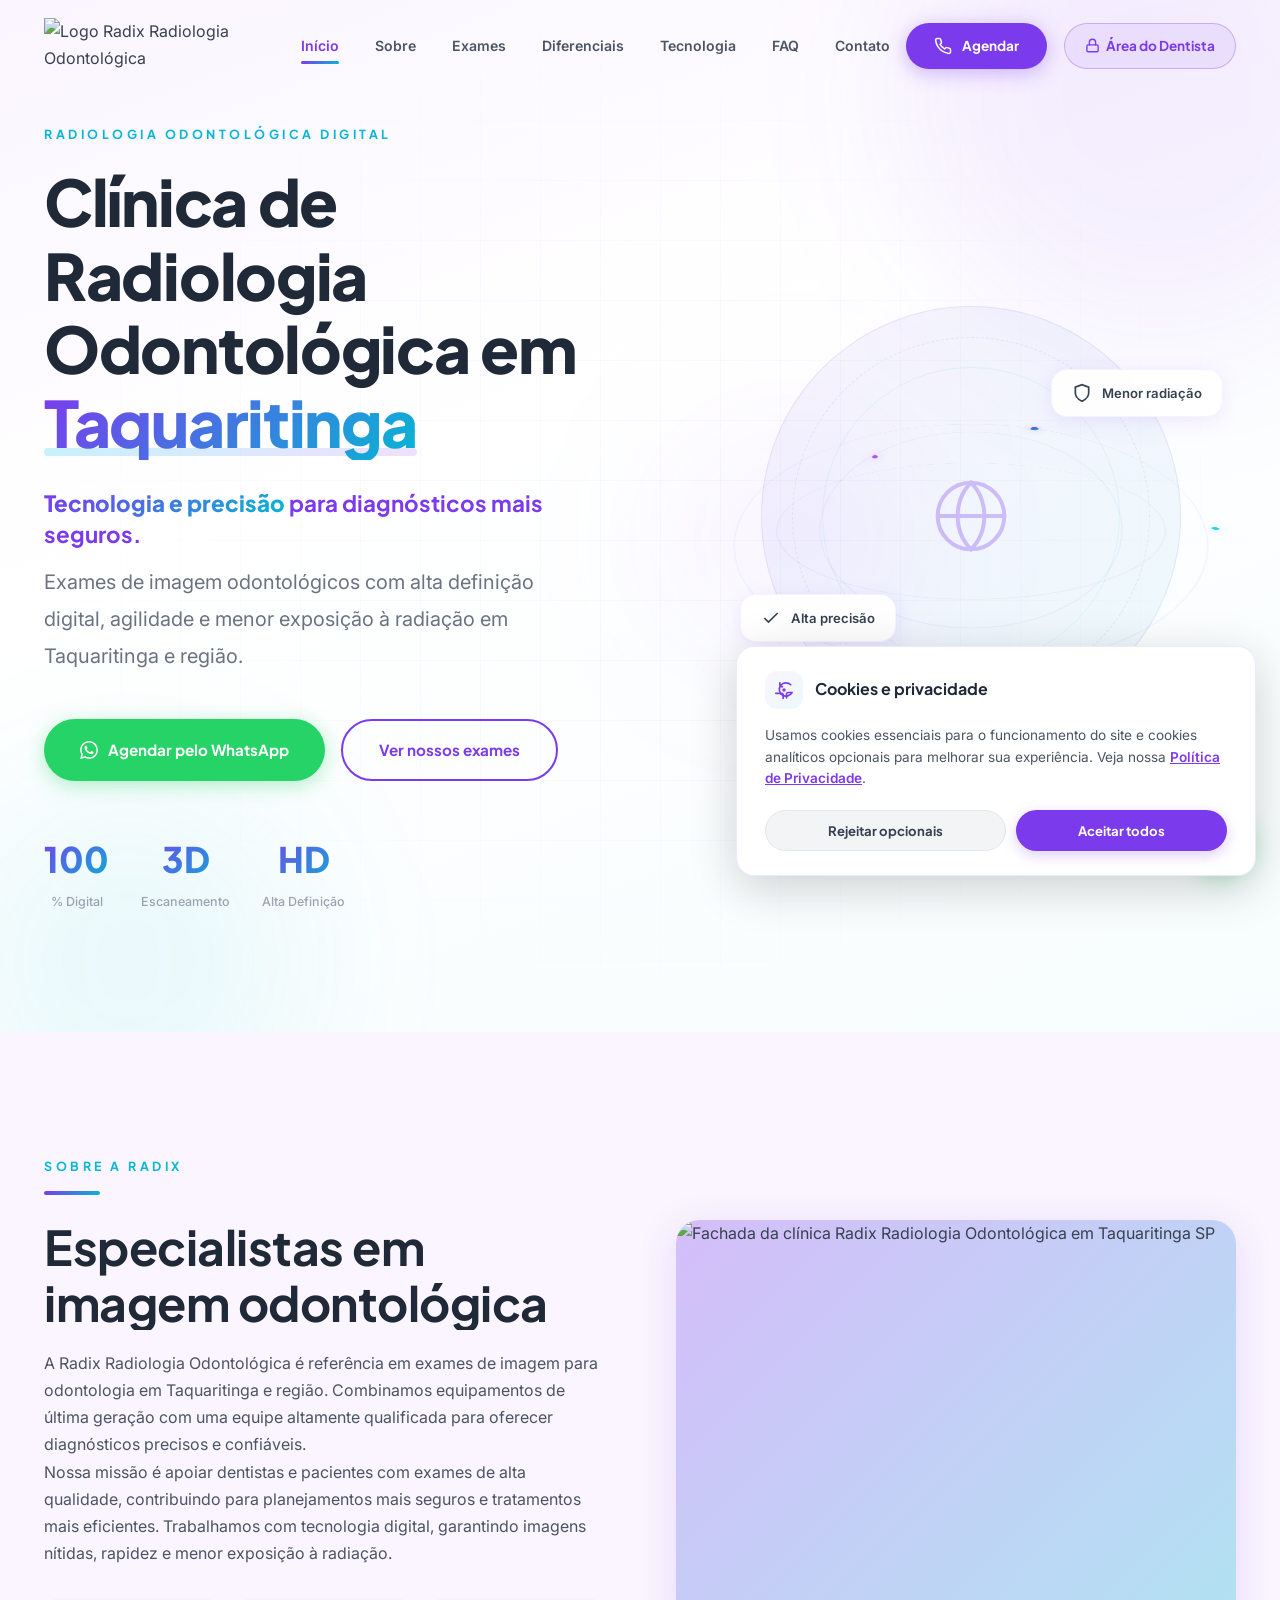
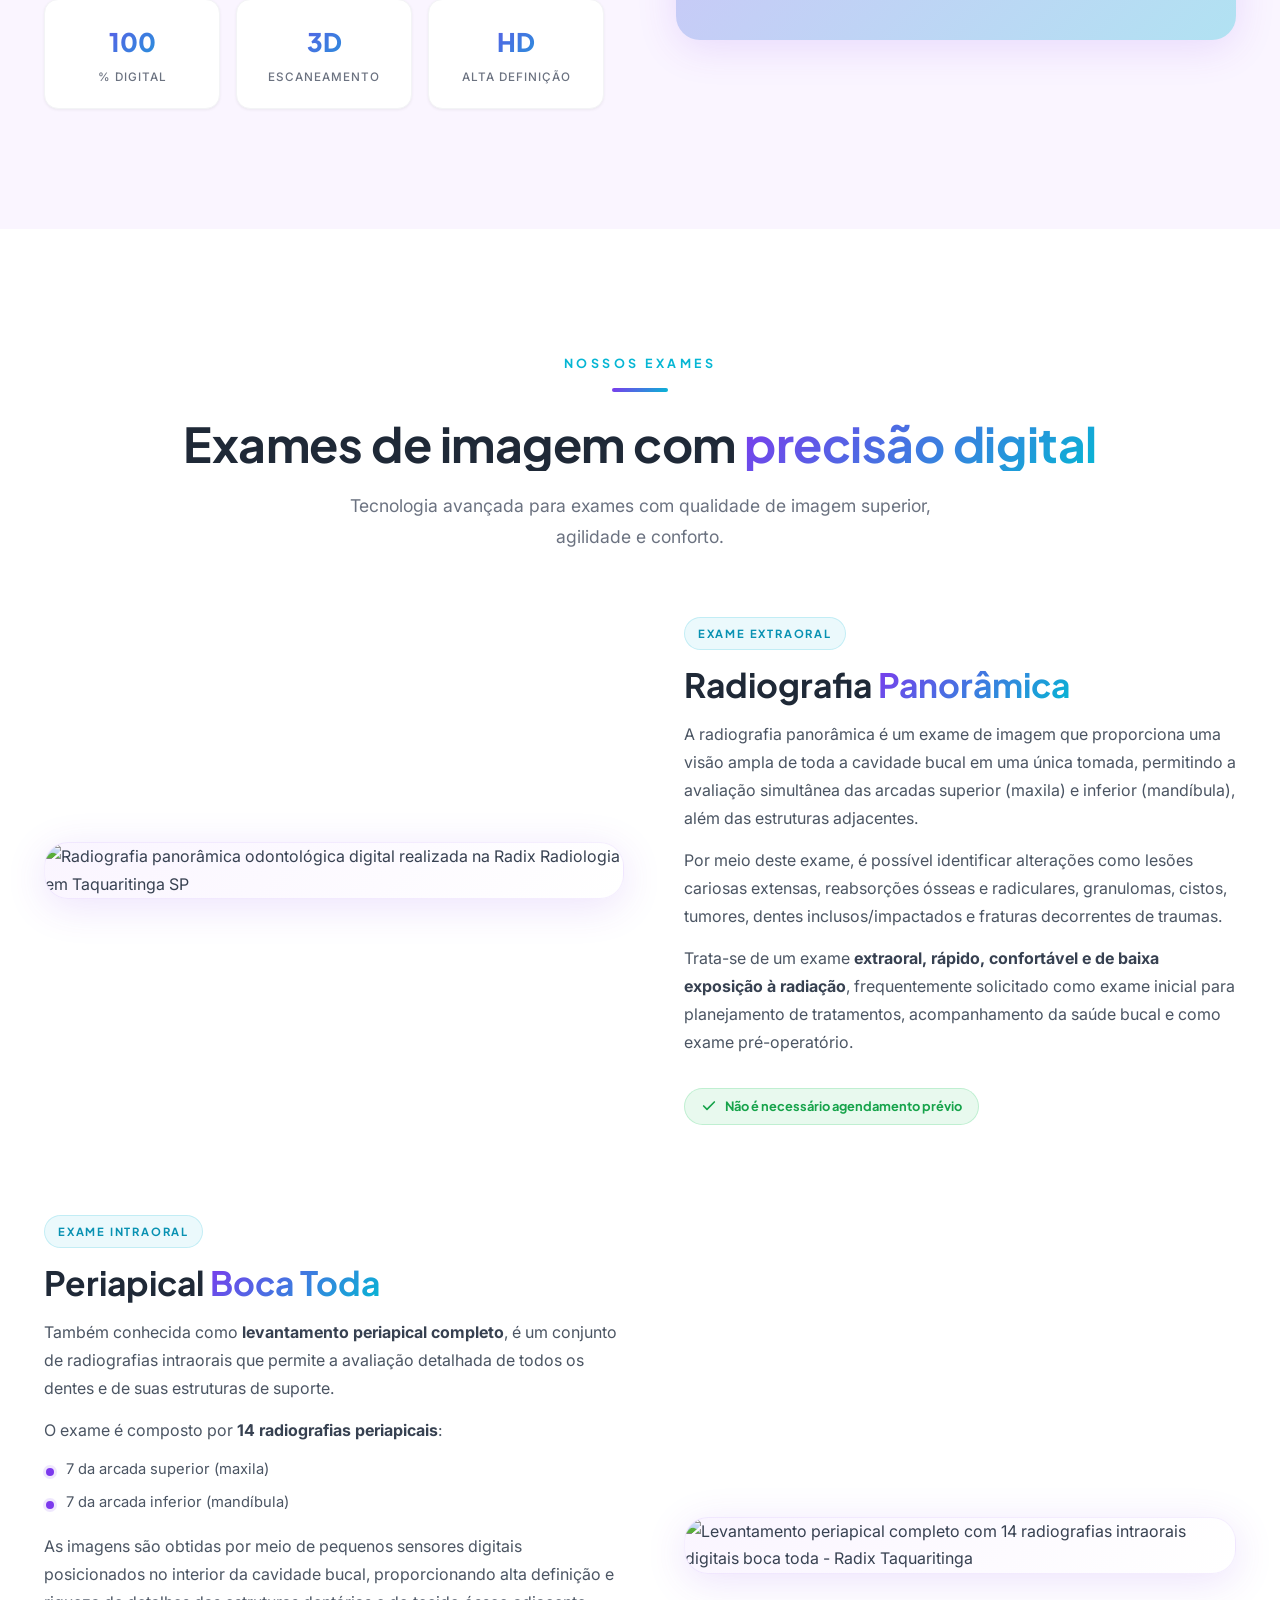
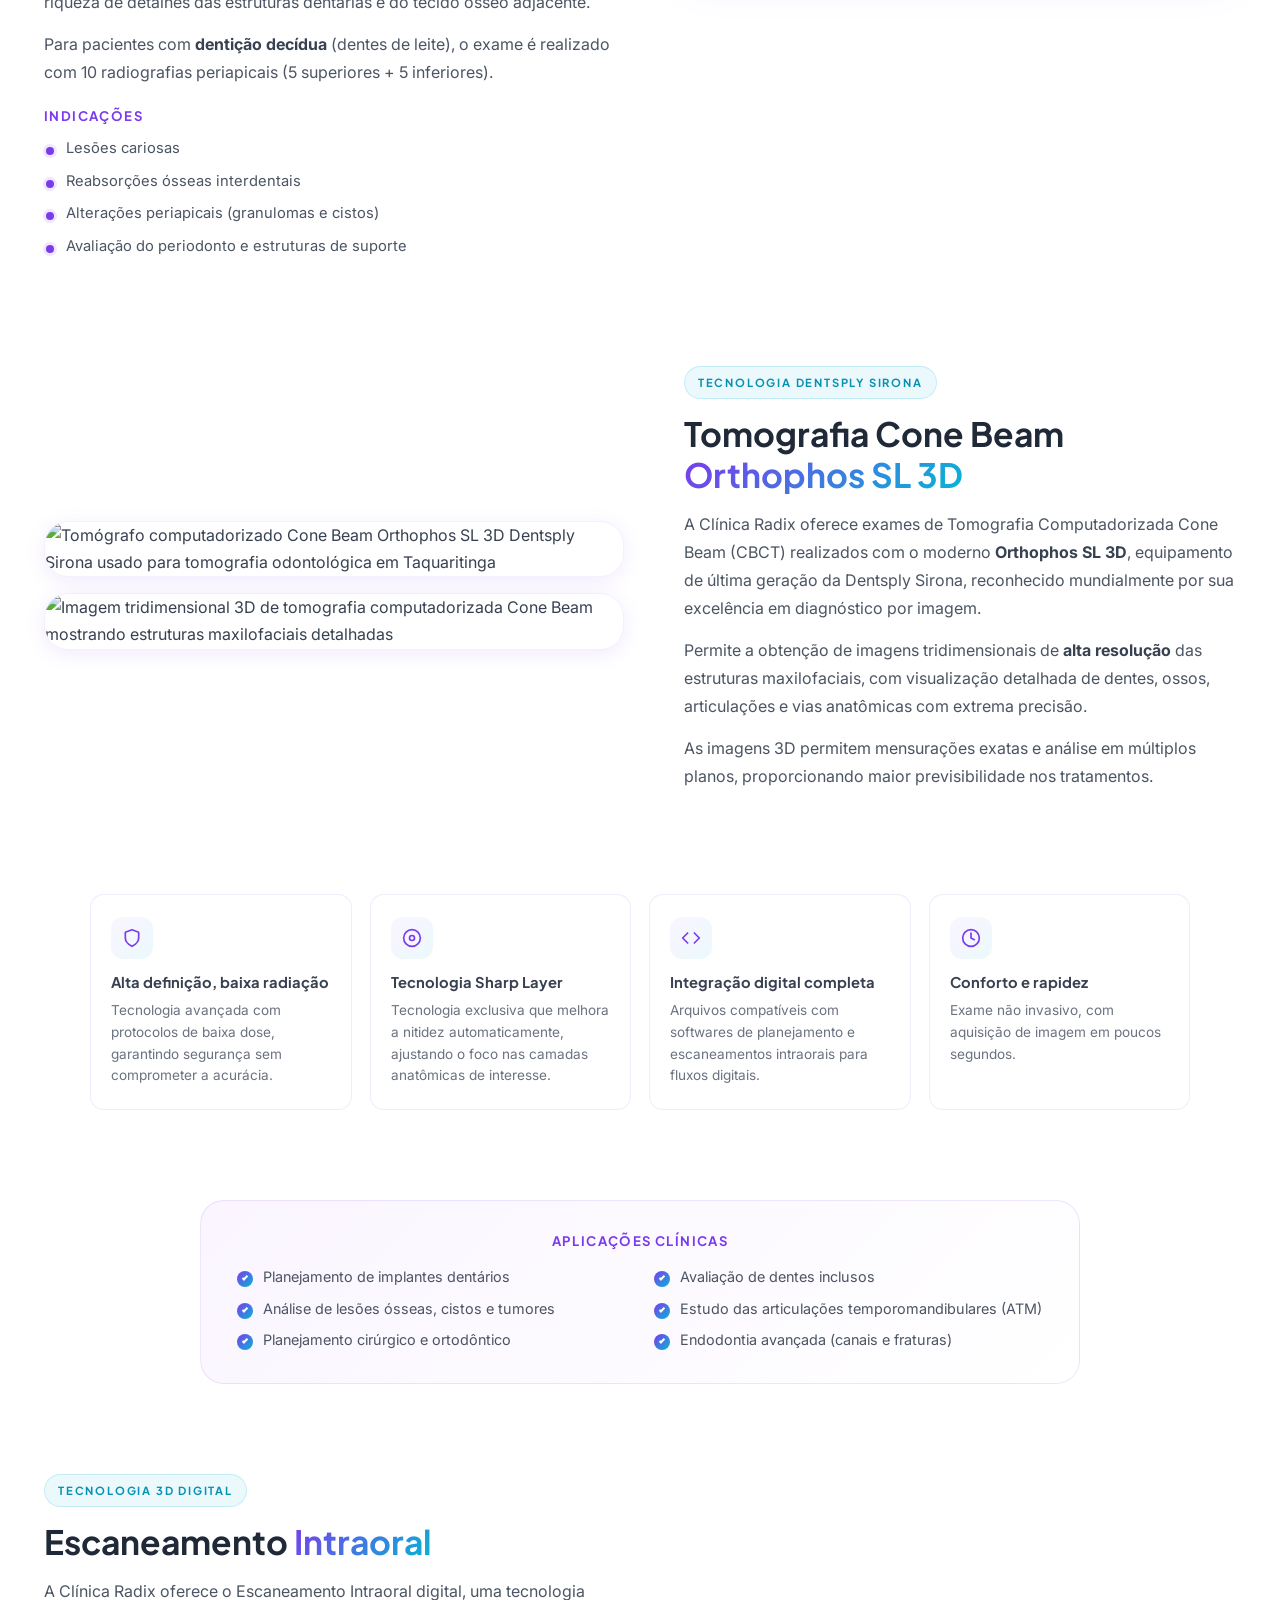
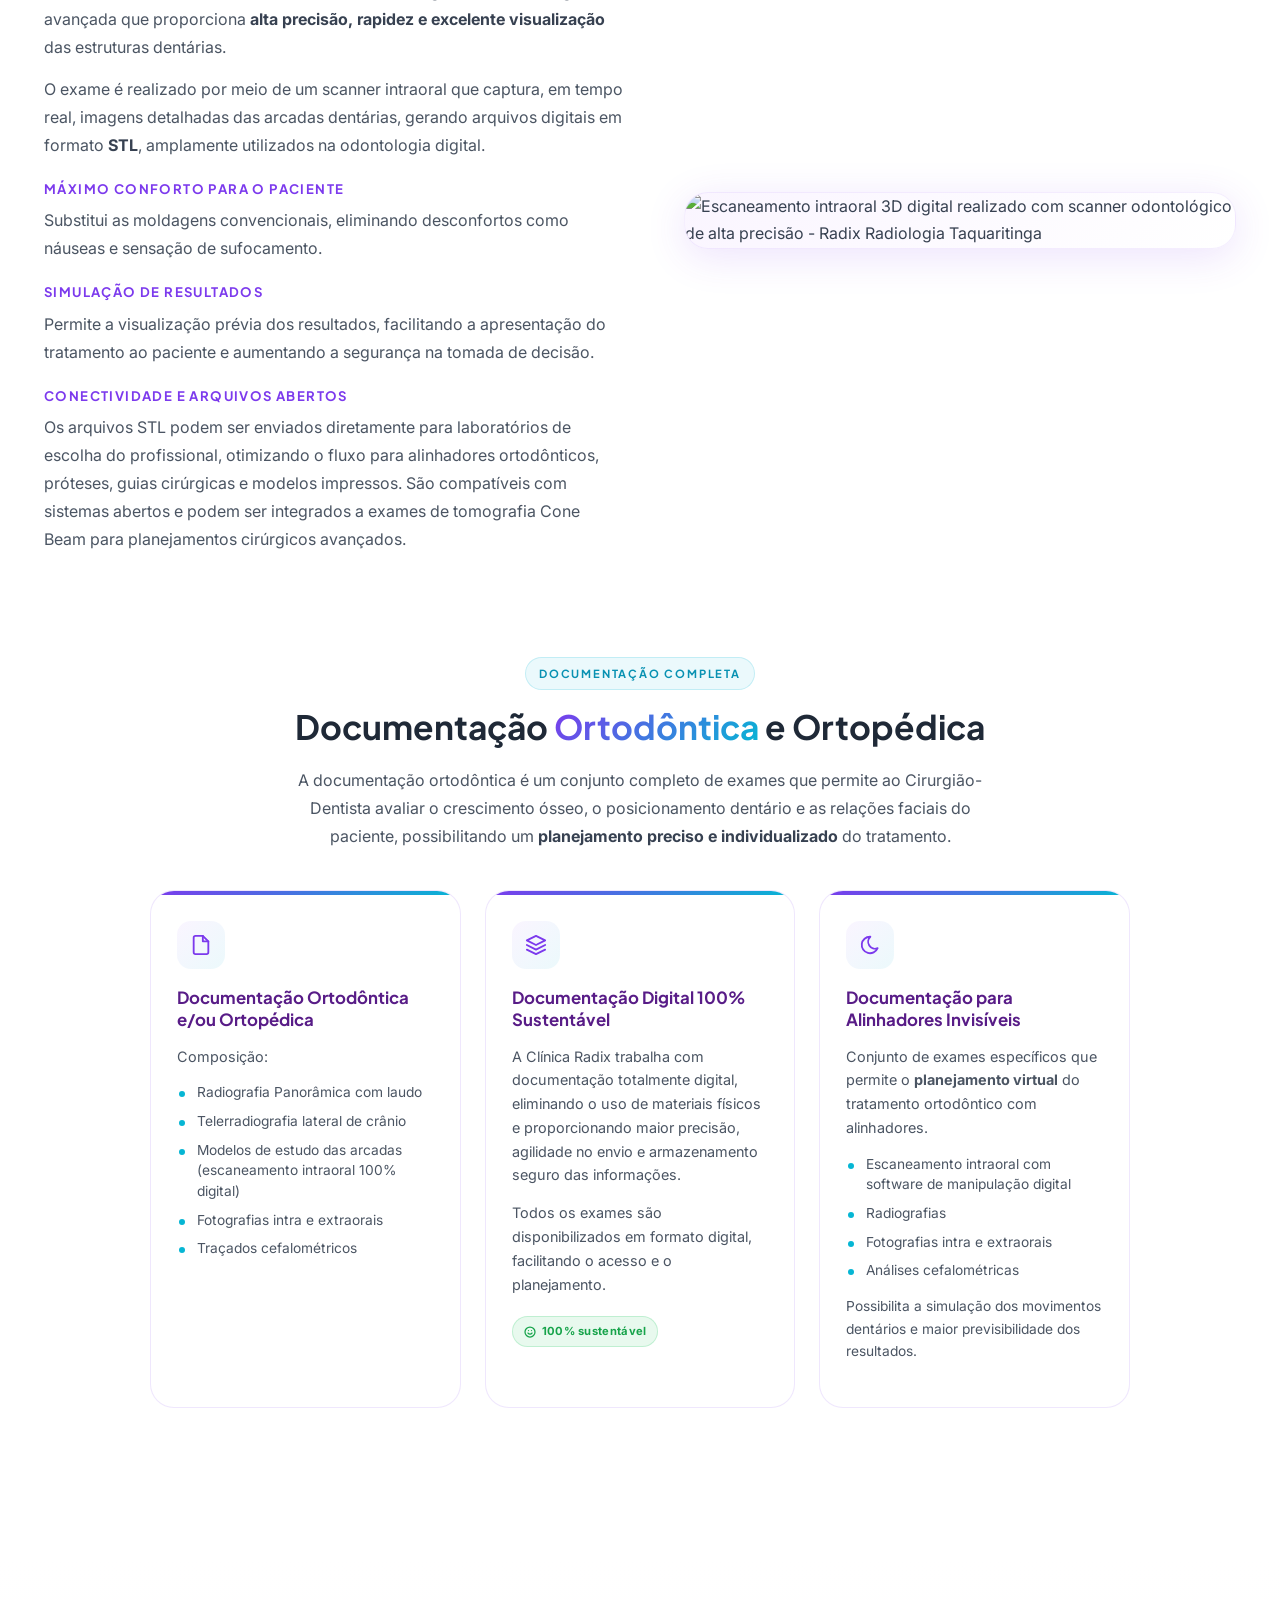
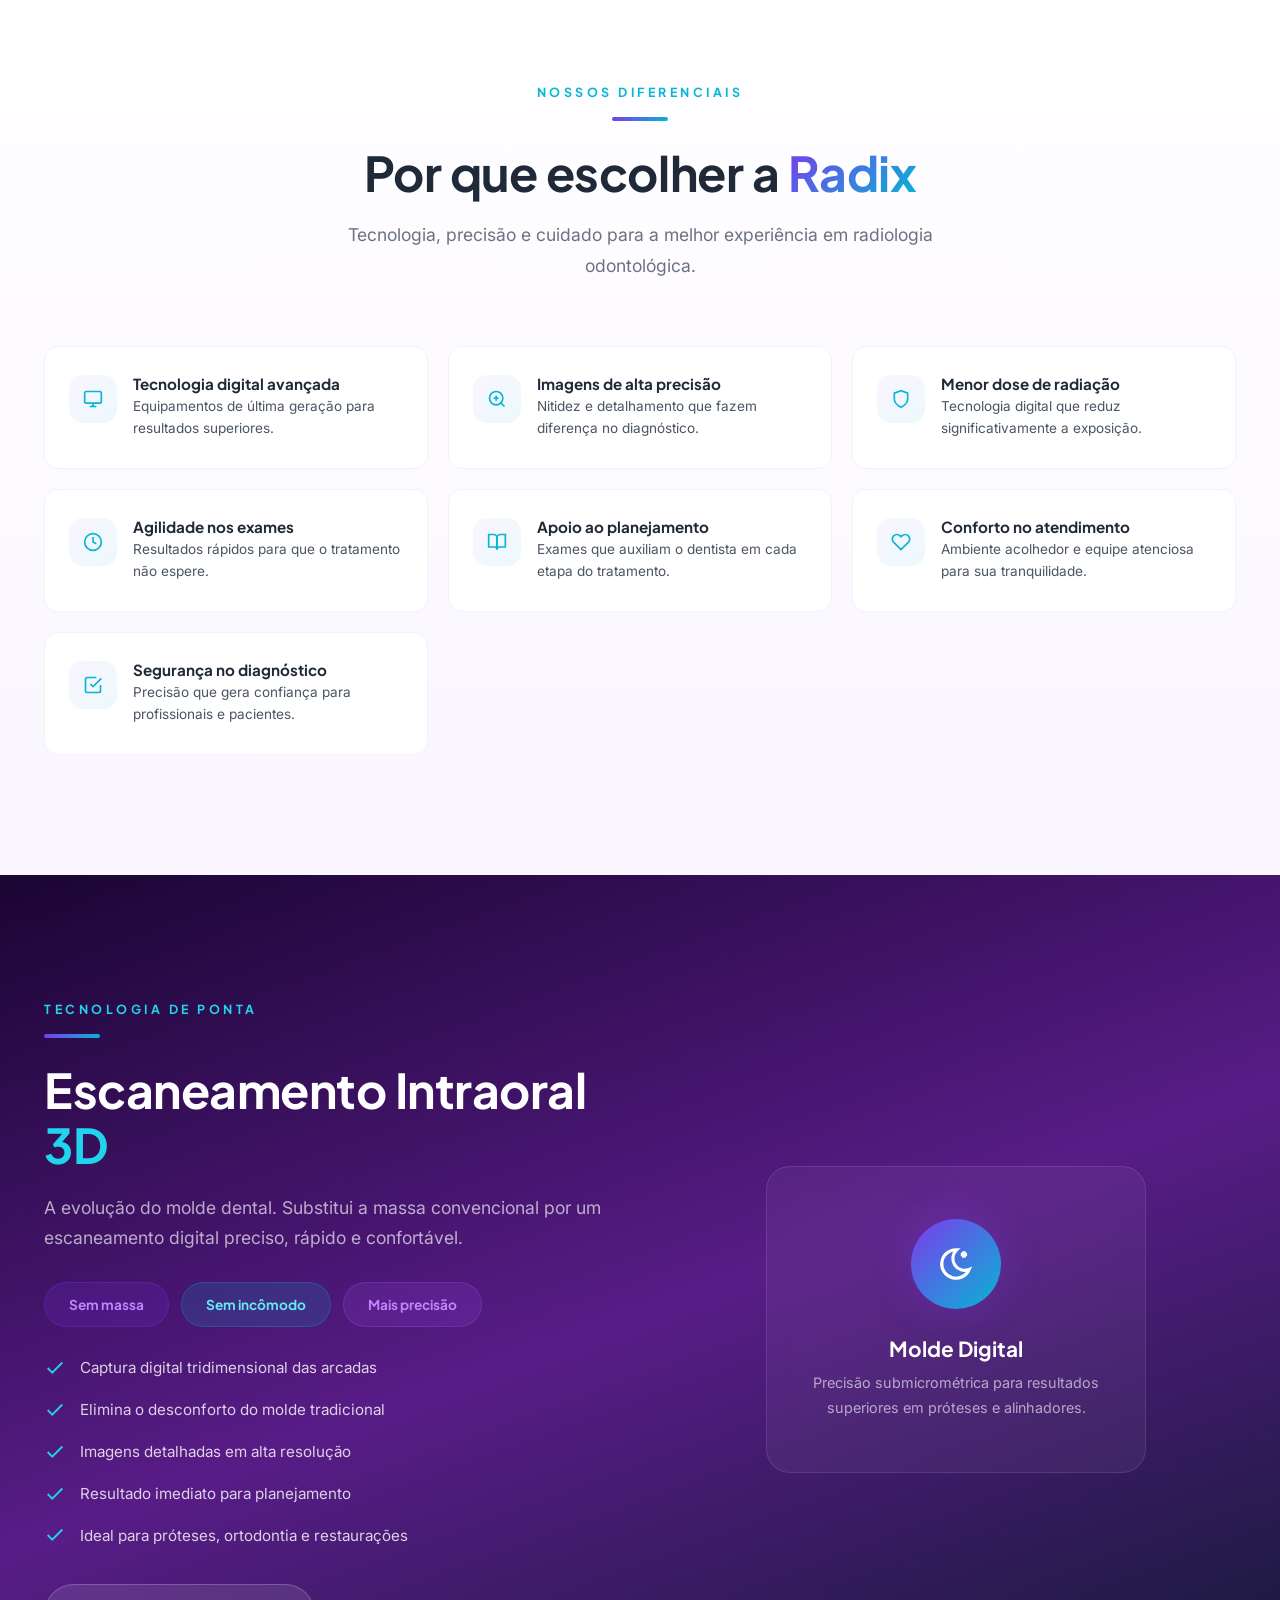
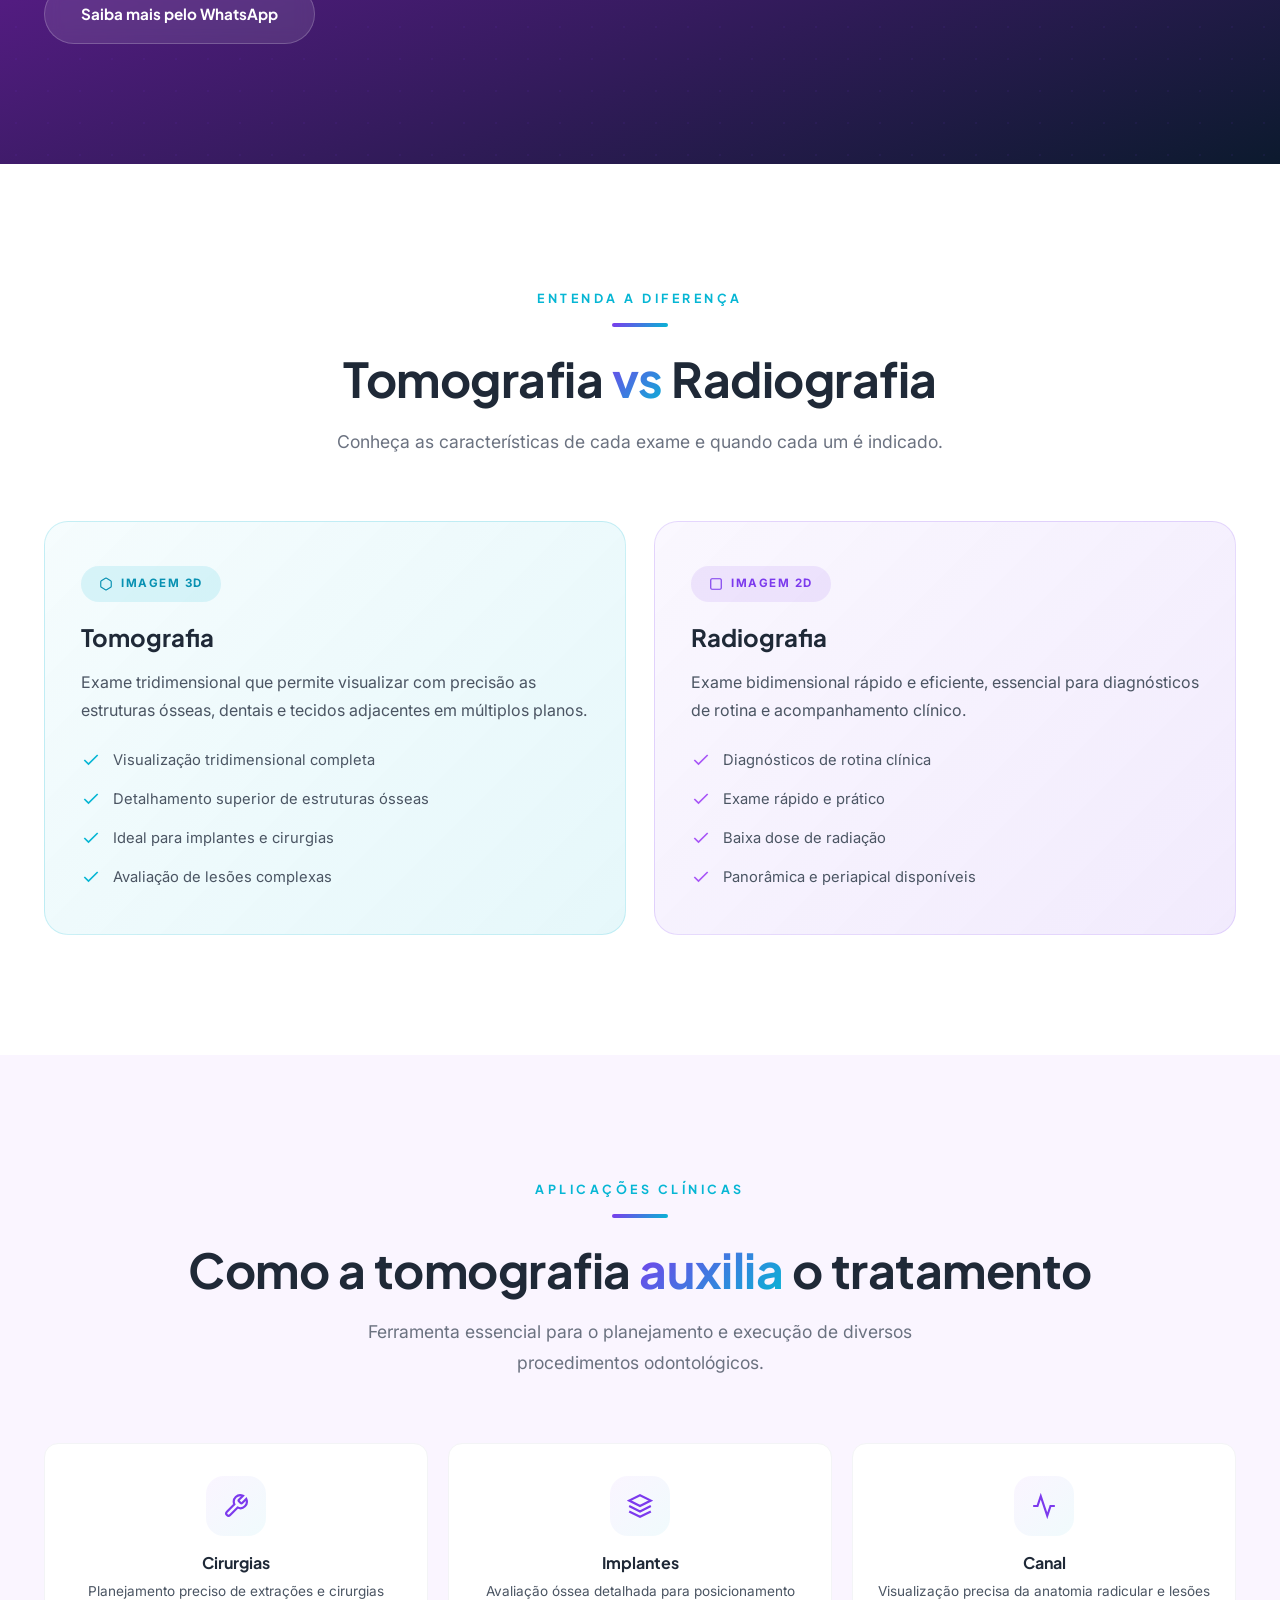
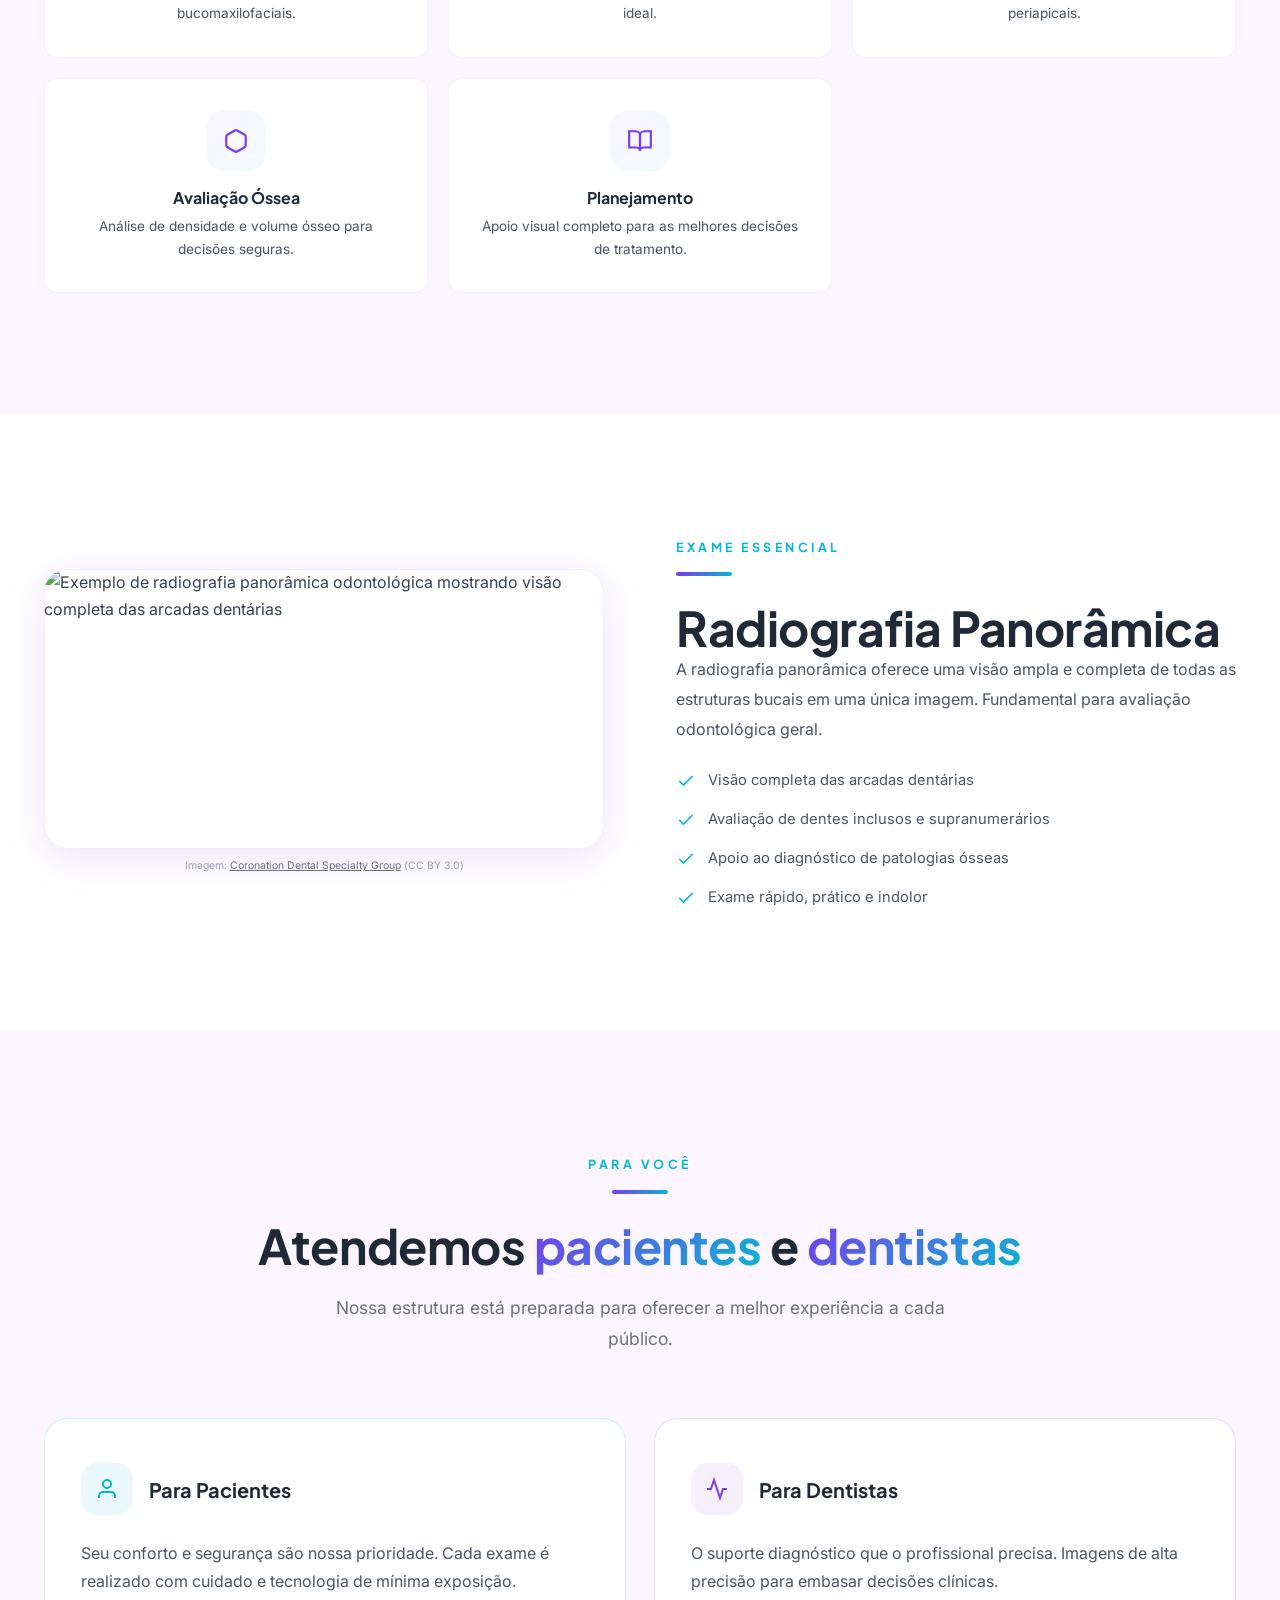
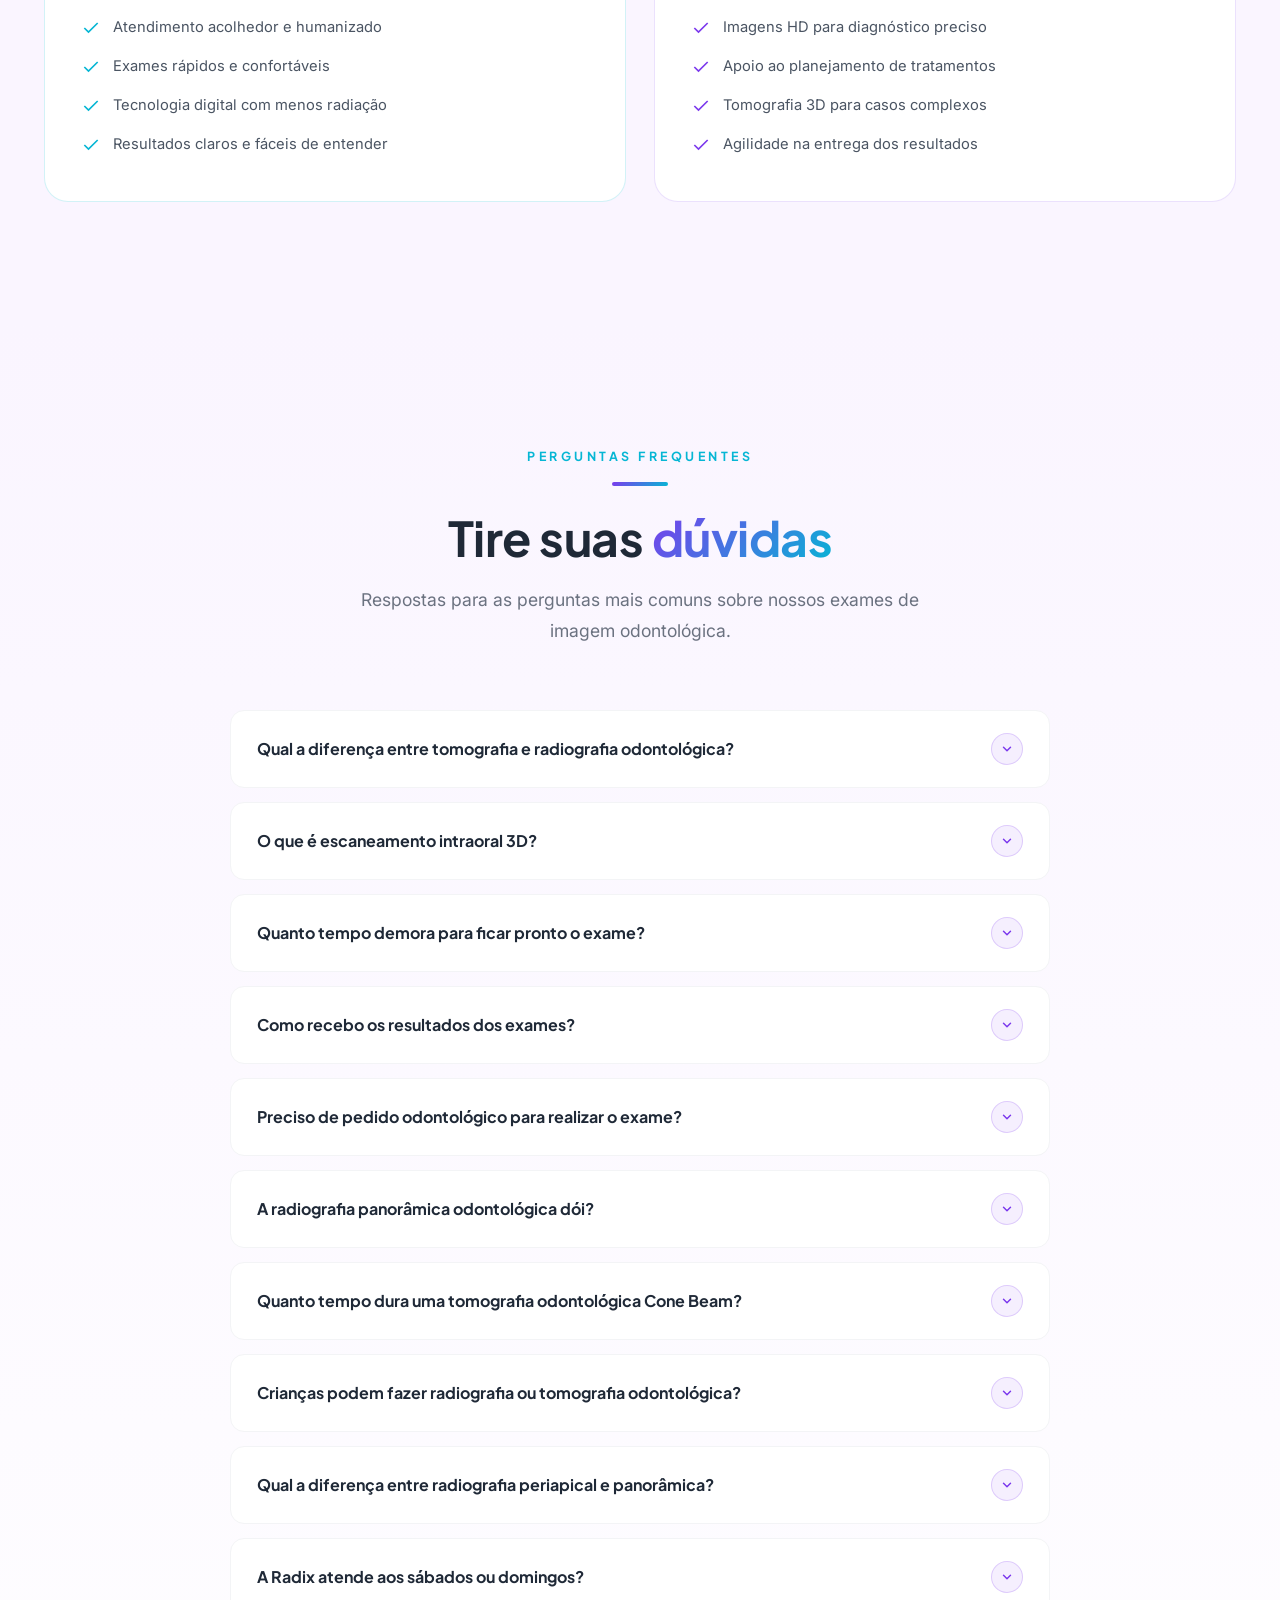
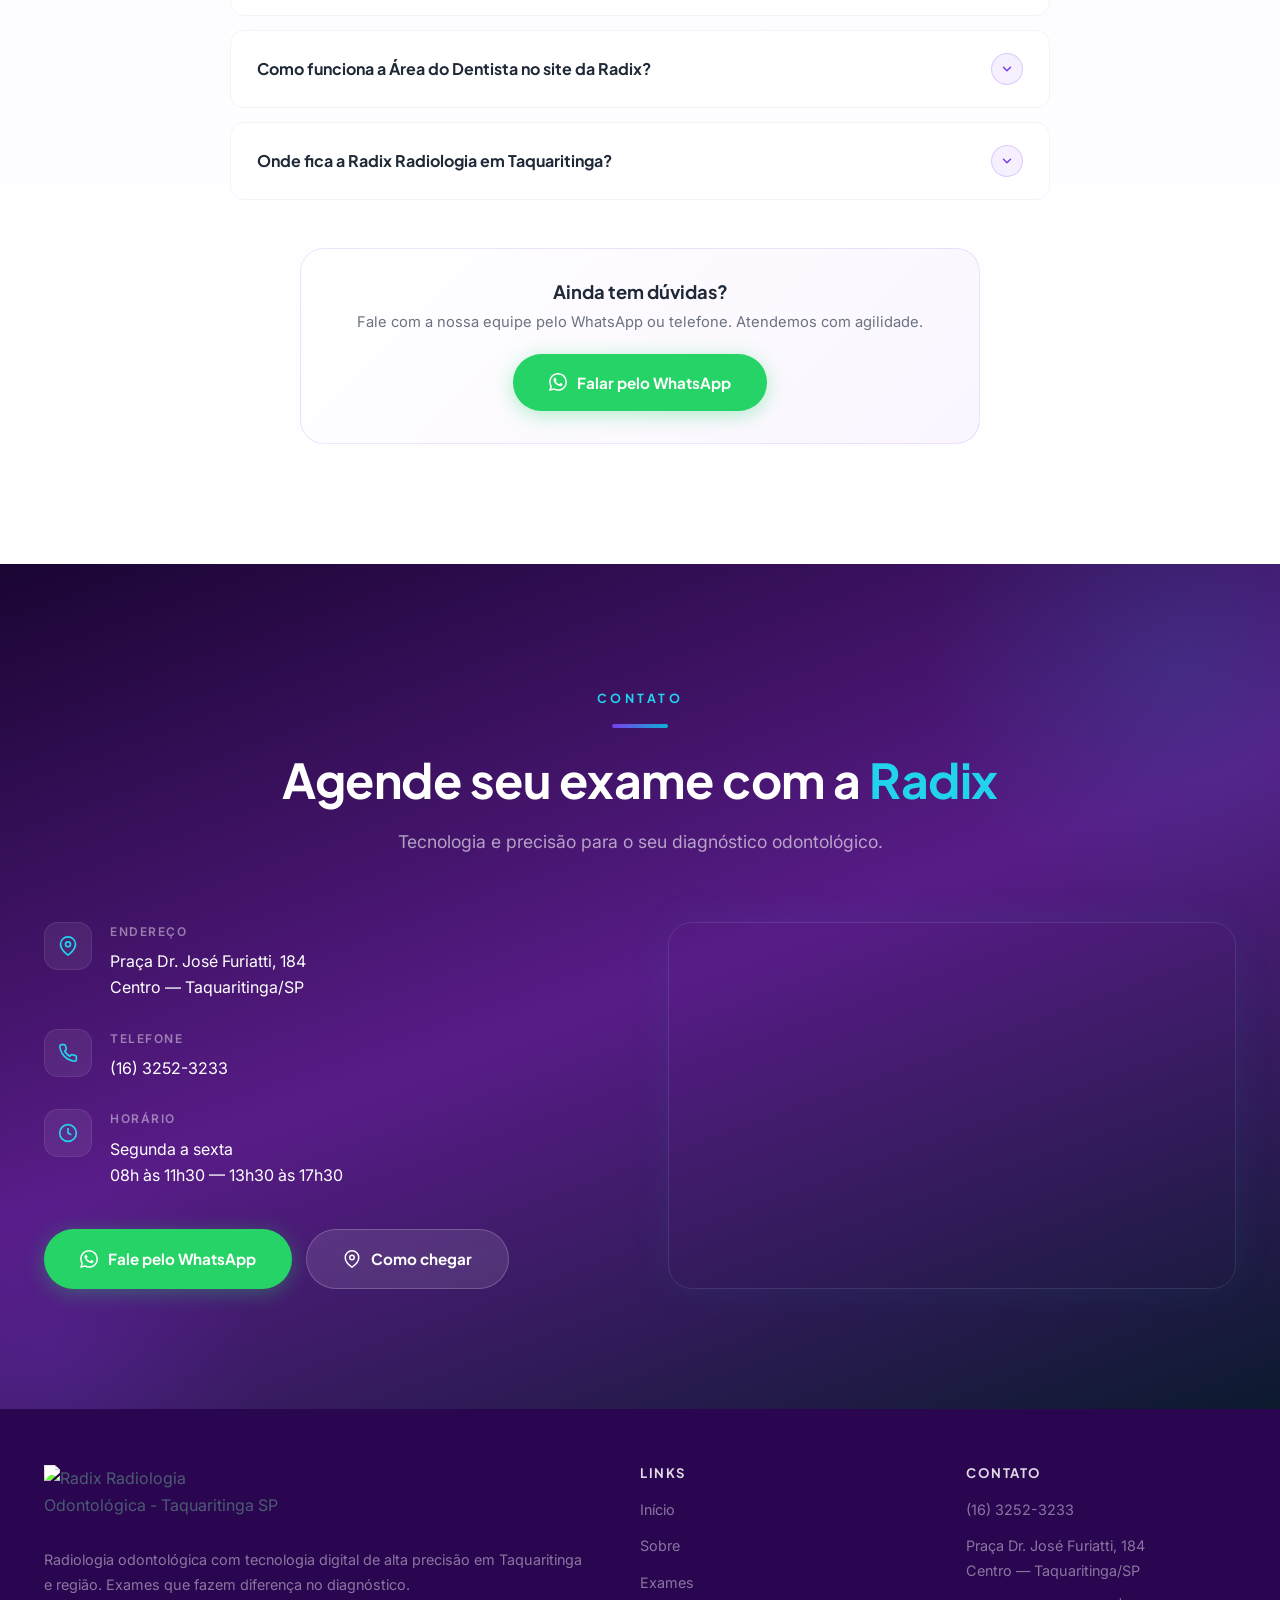
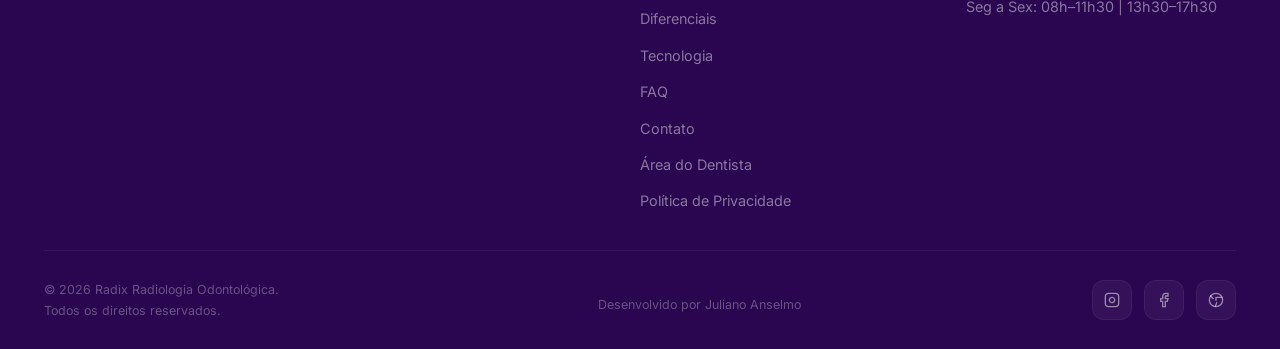
==== commit b9be6caa: "feat(seo): tier 1 - melhorias significativas para Google Search EXPANSAO DA FAQ: - FAQ JSON-LD expan" ====
--- a/index.html
+++ b/index.html
@@ -6,9 +6,9 @@
     <meta http-equiv="X-UA-Compatible" content="IE=edge">
 
     <!-- SEO Principal -->
-    <title>Radix Radiologia Odontol&oacute;gica | Taquaritinga SP - Radiografia, Tomografia e Escaneamento 3D</title>
-    <meta name="description" content="Radix Radiologia Odontol&oacute;gica em Taquaritinga SP. Radiografia digital panor&acirc;mica e periapical, tomografia computadorizada, escaneamento intraoral 3D e documenta&ccedil;&atilde;o ortod&ocirc;ntica. Tecnologia de ponta com menor dose de radia&ccedil;&atilde;o. Ligue (16) 3252-3233.">
-    <meta name="keywords" content="radiologia odontol&oacute;gica Taquaritinga, radiografia panor&acirc;mica Taquaritinga, tomografia odontol&oacute;gica Taquaritinga SP, escaneamento intraoral 3D Taquaritinga, documenta&ccedil;&atilde;o ortod&ocirc;ntica Taquaritinga, radiografia digital Taquaritinga, cl&iacute;nica radiologia Taquaritinga SP, raio x odontol&oacute;gico Taquaritinga">
+    <title>Radiologia Odontol&oacute;gica em Taquaritinga SP | Tomografia 3D e Radiografia Digital - Radix</title>
+    <meta name="description" content="Cl&iacute;nica de radiologia odontol&oacute;gica em Taquaritinga SP. Radiografia panor&acirc;mica, periapical, tomografia computadorizada Cone Beam Orthophos SL 3D, escaneamento intraoral e documenta&ccedil;&atilde;o ortod&ocirc;ntica 100% digital. Atendimento r&aacute;pido. Ligue (16) 3252-3233.">
+    <meta name="keywords" content="radiologia odontol&oacute;gica Taquaritinga, radiografia panor&acirc;mica Taquaritinga, tomografia odontol&oacute;gica Taquaritinga SP, escaneamento intraoral 3D Taquaritinga, documenta&ccedil;&atilde;o ortod&ocirc;ntica Taquaritinga, radiografia digital Taquaritinga, cl&iacute;nica radiologia Taquaritinga SP, raio x odontol&oacute;gico Taquaritinga, cone beam Taquaritinga, periapical Taquaritinga">
     <meta name="author" content="Radix Radiologia Odontol&oacute;gica">
     <meta name="robots" content="index, follow, max-image-preview:large, max-snippet:-1, max-video-preview:-1">
     <meta name="googlebot" content="index, follow">
@@ -199,6 +199,8 @@
 .hero h1{margin-bottom:28px;animation:fadeUp .8s var(--ease) both;animation-delay:.4s}
 .hero h1 em{font-style:normal;position:relative;display:inline-block}
 .hero h1 em::after{content:'';position:absolute;bottom:4px;left:0;width:100%;height:8px;background:linear-gradient(90deg,var(--t4),var(--p4));opacity:.25;border-radius:4px;z-index:-1}
+.hero-tagline{font-family:'Plus Jakarta Sans',sans-serif;font-size:clamp(1.15rem,2.5vw,1.4rem);font-weight:700;color:var(--p7);margin-bottom:14px;max-width:540px;line-height:1.4;animation:fadeUp .8s var(--ease) both;animation-delay:.5s}
+.hero-tagline strong{font-weight:800;background:var(--grad);-webkit-background-clip:text;-webkit-text-fill-color:transparent;background-clip:text}
 .hero-sub{font-size:clamp(1.05rem,2.5vw,1.25rem);color:var(--g5);margin-bottom:44px;max-width:520px;line-height:1.85;animation:fadeUp .8s var(--ease) both;animation-delay:.6s}
 .hero-ctas{display:flex;flex-wrap:wrap;gap:16px;animation:fadeUp .8s var(--ease) both;animation-delay:.8s}
 .hero-stats{display:flex;flex-wrap:wrap;gap:20px 28px;margin-top:48px;animation:fadeUp .8s var(--ease) both;animation-delay:1s}
@@ -499,6 +501,30 @@
 .shimmer::after{content:'';position:absolute;top:0;left:-100%;width:60%;height:100%;background:linear-gradient(90deg,transparent,rgba(255,255,255,.12),transparent);animation:shimmerPass 5s ease-in-out infinite}
 @keyframes shimmerPass{0%,100%{left:-100%}50%{left:150%}}
 
+/* ===== FAQ ===== */
+.faq{background:linear-gradient(180deg,var(--p0),#fff)}
+.faq-list{max-width:820px;margin:0 auto;display:flex;flex-direction:column;gap:14px}
+.faq-item{background:#fff;border:1.5px solid var(--g1);border-radius:var(--r);overflow:hidden;transition:all .35s var(--ease)}
+.faq-item:hover{border-color:rgba(124,58,237,.18);box-shadow:var(--sh-md)}
+.faq-item[open]{border-color:rgba(124,58,237,.25);box-shadow:var(--sh-md);background:linear-gradient(135deg,#fff,var(--p0))}
+.faq-item summary{padding:22px 26px;cursor:pointer;list-style:none;display:flex;align-items:center;justify-content:space-between;gap:18px;font-family:'Plus Jakarta Sans',sans-serif;font-size:1rem;font-weight:700;color:#1F2937;line-height:1.4;transition:color .25s}
+.faq-item summary::-webkit-details-marker{display:none}
+.faq-item summary:hover{color:var(--p7)}
+@media(max-width:640px){.faq-item summary{padding:18px 20px;font-size:.95rem;gap:14px}}
+.faq-icon{width:32px;height:32px;border-radius:50%;background:rgba(124,58,237,.08);border:1.5px solid rgba(124,58,237,.2);display:flex;align-items:center;justify-content:center;flex-shrink:0;transition:all .35s var(--ease)}
+.faq-icon svg{width:14px;height:14px;color:var(--p7);transition:transform .35s var(--ease)}
+.faq-item[open] .faq-icon{background:var(--p7);border-color:var(--p7)}
+.faq-item[open] .faq-icon svg{color:#fff;transform:rotate(180deg)}
+.faq-answer{padding:0 26px 24px;color:var(--g6);font-size:.95rem;line-height:1.75;animation:faqFade .3s var(--ease)}
+@media(max-width:640px){.faq-answer{padding:0 20px 20px;font-size:.92rem}}
+@keyframes faqFade{0%{opacity:0;transform:translateY(-6px)}100%{opacity:1;transform:translateY(0)}}
+.faq-answer p{margin-bottom:10px;color:var(--g6)}
+.faq-answer p:last-child{margin-bottom:0}
+.faq-answer strong{color:var(--g7)}
+.faq-cta{margin-top:48px;text-align:center;padding:32px 28px;background:linear-gradient(135deg,#fff,var(--p0));border:1px solid rgba(124,58,237,.12);border-radius:var(--rl);max-width:680px;margin-left:auto;margin-right:auto}
+.faq-cta h3{font-size:1.15rem;margin-bottom:8px;color:#1F2937}
+.faq-cta p{font-size:.92rem;color:var(--g5);margin-bottom:18px}
+
 /* ===== COOKIE BANNER (LGPD) ===== */
 .ck-banner{position:fixed;left:16px;right:16px;bottom:16px;z-index:9997;background:#fff;border-radius:18px;box-shadow:0 12px 48px rgba(0,0,0,.18);border:1px solid rgba(124,58,237,.12);padding:22px 24px;display:none;flex-direction:column;gap:16px;max-width:520px;animation:ckSlideUp .4s var(--ease) both}
 @media(min-width:640px){.ck-banner{left:auto;right:24px;bottom:24px;padding:24px 28px}}
@@ -532,13 +558,14 @@
 <!-- HEADER -->
 <header class="header" id="header">
     <div class="container header-inner">
-        <a href="#inicio"><img src="Logo.png" alt="Radix Radiologia Odontol&oacute;gica" class="header-logo"></a>
+        <a href="#inicio" aria-label="Radix Radiologia Odontol&oacute;gica - P&aacute;gina inicial"><img src="Logo.png" alt="Logo Radix Radiologia Odontol&oacute;gica" class="header-logo" width="240" height="56" fetchpriority="high"></a>
         <nav class="nav">
             <a href="#inicio">In&iacute;cio</a>
             <a href="#sobre">Sobre</a>
             <a href="#exames">Exames</a>
             <a href="#diferenciais">Diferenciais</a>
             <a href="#tecnologia">Tecnologia</a>
+            <a href="#faq">FAQ</a>
             <a href="#contato">Contato</a>
         </nav>
         <a href="https://wa.me/551632523233?text=Ol%C3%A1%2C%20gostaria%20de%20agendar%20um%20exame." class="btn btn-primary h-cta" target="_blank" rel="noopener">
@@ -560,6 +587,7 @@
     <a href="#exames">Exames</a>
     <a href="#diferenciais">Diferenciais</a>
     <a href="#tecnologia">Tecnologia</a>
+    <a href="#faq">FAQ</a>
     <a href="#contato">Contato</a>
     <a href="area-dentista/index.html" class="nav-cta">
         <svg viewBox="0 0 24 24" fill="none" stroke="currentColor" stroke-width="2.2" stroke-linecap="round" stroke-linejoin="round"><rect x="3" y="11" width="18" height="11" rx="2"/><path d="M7 11V7a5 5 0 0110 0v4"/></svg>
@@ -591,7 +619,8 @@
         <div class="hero-inner">
             <div class="hero-content">
                 <span class="section-label">Radiologia Odontol&oacute;gica Digital</span>
-                <h1>Tecnologia e <em class="grad-text">precis&atilde;o</em> para diagn&oacute;sticos mais seguros</h1>
+                <h1>Cl&iacute;nica de Radiologia Odontol&oacute;gica em <em class="grad-text">Taquaritinga</em></h1>
+                <p class="hero-tagline"><strong>Tecnologia e precis&atilde;o</strong> para diagn&oacute;sticos mais seguros.</p>
                 <p class="hero-sub">Exames de imagem odontol&oacute;gicos com alta defini&ccedil;&atilde;o digital, agilidade e menor exposi&ccedil;&atilde;o &agrave; radia&ccedil;&atilde;o em Taquaritinga e regi&atilde;o.</p>
                 <div class="hero-ctas">
                     <a href="https://wa.me/551632523233?text=Ol%C3%A1%2C%20gostaria%20de%20agendar%20um%20exame." class="btn btn-wa" target="_blank" rel="noopener">
@@ -678,7 +707,7 @@
         <!-- 1. RADIOGRAFIA PANORÂMICA -->
         <div class="exam-detail anim">
             <div class="exam-detail-img">
-                <img src="radiografia-panoramica.jpg" alt="Radiografia Panor&acirc;mica" loading="lazy">
+                <img src="radiografia-panoramica.jpg" alt="Radiografia panor&acirc;mica odontol&oacute;gica digital realizada na Radix Radiologia em Taquaritinga SP" loading="lazy">
             </div>
             <div class="exam-detail-content">
                 <span class="exam-tag">Exame extraoral</span>
@@ -696,7 +725,7 @@
         <!-- 2. PERIAPICAL BOCA TODA -->
         <div class="exam-detail reverse anim">
             <div class="exam-detail-img">
-                <img src="PERIAPICAL.PNG" alt="Levantamento Periapical Boca Toda" loading="lazy">
+                <img src="PERIAPICAL.PNG" alt="Levantamento periapical completo com 14 radiografias intraorais digitais boca toda - Radix Taquaritinga" loading="lazy">
             </div>
             <div class="exam-detail-content">
                 <span class="exam-tag">Exame intraoral</span>
@@ -722,8 +751,8 @@
         <!-- 3. TOMOGRAFIA CONE BEAM -->
         <div class="exam-detail anim">
             <div class="exam-detail-imgs">
-                <img src="TOMOGRAFIA.jpg" alt="Equipamento Orthophos SL 3D Sirona" loading="lazy">
-                <img src="TOMOGRAFIA-RESULTADOS.jpg" alt="Resultados de Tomografia 3D" loading="lazy">
+                <img src="TOMOGRAFIA.jpg" alt="Tom&oacute;grafo computadorizado Cone Beam Orthophos SL 3D Dentsply Sirona usado para tomografia odontol&oacute;gica em Taquaritinga" loading="lazy">
+                <img src="TOMOGRAFIA-RESULTADOS.jpg" alt="Imagem tridimensional 3D de tomografia computadorizada Cone Beam mostrando estruturas maxilofaciais detalhadas" loading="lazy">
             </div>
             <div class="exam-detail-content">
                 <span class="exam-tag">Tecnologia Dentsply Sirona</span>
@@ -774,7 +803,7 @@
         <!-- 4. ESCANEAMENTO INTRAORAL -->
         <div class="exam-detail reverse anim">
             <div class="exam-detail-img">
-                <img src="intraoral.jpg" alt="Escaneamento Intraoral Digital" loading="lazy">
+                <img src="intraoral.jpg" alt="Escaneamento intraoral 3D digital realizado com scanner odontol&oacute;gico de alta precis&atilde;o - Radix Radiologia Taquaritinga" loading="lazy">
             </div>
             <div class="exam-detail-content">
                 <span class="exam-tag">Tecnologia 3D digital</span>
@@ -1006,6 +1035,161 @@
                     <li><svg viewBox="0 0 24 24" fill="none" stroke="currentColor" stroke-width="2"><polyline points="20 6 9 17 4 12"/></svg>Agilidade na entrega dos resultados</li>
                 </ul>
             </div>
+        </div>
+    </div>
+</section>
+
+<!-- ===== FAQ ===== -->
+<section class="faq section" id="faq">
+    <div class="container">
+        <div class="section-header anim">
+            <span class="section-label">Perguntas Frequentes</span>
+            <div class="grad-line grad-line-c"></div>
+            <h2 class="section-title">Tire suas <span class="grad-text">d&uacute;vidas</span></h2>
+            <p class="section-sub">Respostas para as perguntas mais comuns sobre nossos exames de imagem odontol&oacute;gica.</p>
+        </div>
+
+        <div class="faq-list">
+            <details class="faq-item anim">
+                <summary>
+                    Qual a diferen&ccedil;a entre tomografia e radiografia odontol&oacute;gica?
+                    <span class="faq-icon"><svg viewBox="0 0 24 24" fill="none" stroke="currentColor" stroke-width="2.5" stroke-linecap="round" stroke-linejoin="round"><polyline points="6 9 12 15 18 9"/></svg></span>
+                </summary>
+                <div class="faq-answer">
+                    <p>A <strong>tomografia computadorizada Cone Beam</strong> gera imagens tridimensionais (3D) das estruturas maxilofaciais com detalhamento superior, ideal para planejamento de implantes, cirurgias e an&aacute;lise de canais.</p>
+                    <p>A <strong>radiografia</strong> produz imagens bidimensionais (2D), mais r&aacute;pida e indicada para diagn&oacute;sticos de rotina, como les&otilde;es cariosas e acompanhamento ortod&ocirc;ntico.</p>
+                </div>
+            </details>
+
+            <details class="faq-item anim">
+                <summary>
+                    O que &eacute; escaneamento intraoral 3D?
+                    <span class="faq-icon"><svg viewBox="0 0 24 24" fill="none" stroke="currentColor" stroke-width="2.5" stroke-linecap="round" stroke-linejoin="round"><polyline points="6 9 12 15 18 9"/></svg></span>
+                </summary>
+                <div class="faq-answer">
+                    <p>O escaneamento intraoral 3D &eacute; um exame digital que substitui o molde convencional com massa por uma captura digital precisa das arcadas dent&aacute;rias, gerando arquivos no formato STL.</p>
+                    <p>&Eacute; mais confort&aacute;vel ao paciente, elimina n&aacute;useas, permite simula&ccedil;&atilde;o pr&eacute;via dos resultados e &eacute; ideal para pr&oacute;teses, alinhadores invis&iacute;veis, ortodontia e guias cir&uacute;rgicas.</p>
+                </div>
+            </details>
+
+            <details class="faq-item anim">
+                <summary>
+                    Quanto tempo demora para ficar pronto o exame?
+                    <span class="faq-icon"><svg viewBox="0 0 24 24" fill="none" stroke="currentColor" stroke-width="2.5" stroke-linecap="round" stroke-linejoin="round"><polyline points="6 9 12 15 18 9"/></svg></span>
+                </summary>
+                <div class="faq-answer">
+                    <p>Como a Radix utiliza tecnologia <strong>100% digital</strong>, a maioria dos exames fica pronta no mesmo dia.</p>
+                    <p>Radiografias panor&acirc;micas e periapicais s&atilde;o disponibilizadas em poucos minutos ap&oacute;s a captura. Tomografias computadorizadas Cone Beam podem ser entregues no mesmo dia ou em at&eacute; 24 horas, dependendo da complexidade do laudo.</p>
+                </div>
+            </details>
+
+            <details class="faq-item anim">
+                <summary>
+                    Como recebo os resultados dos exames?
+                    <span class="faq-icon"><svg viewBox="0 0 24 24" fill="none" stroke="currentColor" stroke-width="2.5" stroke-linecap="round" stroke-linejoin="round"><polyline points="6 9 12 15 18 9"/></svg></span>
+                </summary>
+                <div class="faq-answer">
+                    <p>Todos os exames s&atilde;o entregues em <strong>formato digital</strong>. O paciente pode receber por WhatsApp, e-mail ou pen drive.</p>
+                    <p>O dentista solicitante tamb&eacute;m pode acessar diretamente os resultados pela <a href="area-dentista/index.html" style="color:var(--p7);font-weight:600">&Aacute;rea do Dentista</a> no nosso site, com login pr&oacute;prio. Documenta&ccedil;&atilde;o ortod&ocirc;ntica e arquivos STL do escaneamento intraoral tamb&eacute;m s&atilde;o disponibilizados digitalmente.</p>
+                </div>
+            </details>
+
+            <details class="faq-item anim">
+                <summary>
+                    Preciso de pedido odontol&oacute;gico para realizar o exame?
+                    <span class="faq-icon"><svg viewBox="0 0 24 24" fill="none" stroke="currentColor" stroke-width="2.5" stroke-linecap="round" stroke-linejoin="round"><polyline points="6 9 12 15 18 9"/></svg></span>
+                </summary>
+                <div class="faq-answer">
+                    <p>Para a maioria dos exames &eacute; recomendado o pedido do cirurgi&atilde;o-dentista, j&aacute; que o profissional indica o exame mais adequado e a regi&atilde;o a ser avaliada.</p>
+                    <p>A <strong>radiografia panor&acirc;mica</strong> pode ser realizada sem agendamento pr&eacute;vio. Em caso de d&uacute;vidas, entre em contato pelo (16) 3252-3233.</p>
+                </div>
+            </details>
+
+            <details class="faq-item anim">
+                <summary>
+                    A radiografia panor&acirc;mica odontol&oacute;gica d&oacute;i?
+                    <span class="faq-icon"><svg viewBox="0 0 24 24" fill="none" stroke="currentColor" stroke-width="2.5" stroke-linecap="round" stroke-linejoin="round"><polyline points="6 9 12 15 18 9"/></svg></span>
+                </summary>
+                <div class="faq-answer">
+                    <p>N&atilde;o, a radiografia panor&acirc;mica &eacute; <strong>totalmente indolor</strong> e n&atilde;o invasiva. &Eacute; um exame extraoral, ou seja, o equipamento gira ao redor da cabe&ccedil;a do paciente sem nenhum contato dolorido.</p>
+                    <p>O procedimento dura cerca de 20 segundos e usa baixa dose de radia&ccedil;&atilde;o, sendo seguro para todas as idades.</p>
+                </div>
+            </details>
+
+            <details class="faq-item anim">
+                <summary>
+                    Quanto tempo dura uma tomografia odontol&oacute;gica Cone Beam?
+                    <span class="faq-icon"><svg viewBox="0 0 24 24" fill="none" stroke="currentColor" stroke-width="2.5" stroke-linecap="round" stroke-linejoin="round"><polyline points="6 9 12 15 18 9"/></svg></span>
+                </summary>
+                <div class="faq-answer">
+                    <p>A aquisi&ccedil;&atilde;o da tomografia Cone Beam dura apenas <strong>alguns segundos</strong> com nosso equipamento Orthophos SL 3D da Sirona.</p>
+                    <p>O atendimento completo (acolhimento, posicionamento e exame) leva em torno de 10 a 15 minutos. &Eacute; um exame r&aacute;pido, n&atilde;o invasivo e com baixa exposi&ccedil;&atilde;o &agrave; radia&ccedil;&atilde;o.</p>
+                </div>
+            </details>
+
+            <details class="faq-item anim">
+                <summary>
+                    Crian&ccedil;as podem fazer radiografia ou tomografia odontol&oacute;gica?
+                    <span class="faq-icon"><svg viewBox="0 0 24 24" fill="none" stroke="currentColor" stroke-width="2.5" stroke-linecap="round" stroke-linejoin="round"><polyline points="6 9 12 15 18 9"/></svg></span>
+                </summary>
+                <div class="faq-answer">
+                    <p>Sim. Crian&ccedil;as podem realizar exames odontol&oacute;gicos de imagem com seguran&ccedil;a, desde que indicados pelo cirurgi&atilde;o-dentista.</p>
+                    <p>Para pacientes com <strong>denti&ccedil;&atilde;o dec&iacute;dua</strong> (dentes de leite), o levantamento periapical &eacute; realizado com 10 radiografias (5 superiores + 5 inferiores). Utilizamos protocolos de baixa dose de radia&ccedil;&atilde;o e equipamentos digitais que reduzem ainda mais a exposi&ccedil;&atilde;o.</p>
+                </div>
+            </details>
+
+            <details class="faq-item anim">
+                <summary>
+                    Qual a diferen&ccedil;a entre radiografia periapical e panor&acirc;mica?
+                    <span class="faq-icon"><svg viewBox="0 0 24 24" fill="none" stroke="currentColor" stroke-width="2.5" stroke-linecap="round" stroke-linejoin="round"><polyline points="6 9 12 15 18 9"/></svg></span>
+                </summary>
+                <div class="faq-answer">
+                    <p>A <strong>radiografia periapical</strong> &eacute; intraoral e mostra de 1 a 4 dentes em alta defini&ccedil;&atilde;o, sendo ideal para diagn&oacute;stico de canais, les&otilde;es cariosas e granulomas.</p>
+                    <p>A <strong>panor&acirc;mica</strong> &eacute; extraoral e mostra todas as arcadas, mand&iacute;bula, maxila e ATM em uma &uacute;nica imagem, sendo usada para vis&atilde;o geral, planejamento ortod&ocirc;ntico e identifica&ccedil;&atilde;o de dentes inclusos.</p>
+                </div>
+            </details>
+
+            <details class="faq-item anim">
+                <summary>
+                    A Radix atende aos s&aacute;bados ou domingos?
+                    <span class="faq-icon"><svg viewBox="0 0 24 24" fill="none" stroke="currentColor" stroke-width="2.5" stroke-linecap="round" stroke-linejoin="round"><polyline points="6 9 12 15 18 9"/></svg></span>
+                </summary>
+                <div class="faq-answer">
+                    <p>N&atilde;o, atualmente a Radix Radiologia Odontol&oacute;gica funciona apenas <strong>de segunda a sexta-feira</strong>, das 08h &agrave;s 11h30 e das 13h30 &agrave;s 17h30.</p>
+                    <p>Em casos de urg&ecirc;ncia odontol&oacute;gica, recomendamos contato pelo telefone (16) 3252-3233 ou WhatsApp para verificar disponibilidade.</p>
+                </div>
+            </details>
+
+            <details class="faq-item anim">
+                <summary>
+                    Como funciona a &Aacute;rea do Dentista no site da Radix?
+                    <span class="faq-icon"><svg viewBox="0 0 24 24" fill="none" stroke="currentColor" stroke-width="2.5" stroke-linecap="round" stroke-linejoin="round"><polyline points="6 9 12 15 18 9"/></svg></span>
+                </summary>
+                <div class="faq-answer">
+                    <p>A <a href="area-dentista/index.html" style="color:var(--p7);font-weight:600">&Aacute;rea do Dentista</a> permite que profissionais parceiros acessem diretamente os exames dos seus pacientes. O acesso &eacute; feito por login e senha fornecidos pela Radix.</p>
+                    <p>Pelo painel &eacute; poss&iacute;vel visualizar radiografias, tomografias, escaneamentos e laudos de forma r&aacute;pida e segura, sem necessidade de retirar fisicamente os exames.</p>
+                </div>
+            </details>
+
+            <details class="faq-item anim">
+                <summary>
+                    Onde fica a Radix Radiologia em Taquaritinga?
+                    <span class="faq-icon"><svg viewBox="0 0 24 24" fill="none" stroke="currentColor" stroke-width="2.5" stroke-linecap="round" stroke-linejoin="round"><polyline points="6 9 12 15 18 9"/></svg></span>
+                </summary>
+                <div class="faq-answer">
+                    <p>A Radix Radiologia Odontol&oacute;gica est&aacute; localizada na <strong>Pra&ccedil;a Dr. Jos&eacute; Furiatti, 184, Centro &mdash; Taquaritinga/SP</strong>, em uma regi&atilde;o de f&aacute;cil acesso. Atendemos pacientes de Taquaritinga e regi&atilde;o.</p>
+                    <p>Telefone: <a href="tel:+551632523233" style="color:var(--p7);font-weight:600">(16) 3252-3233</a>. Veja como chegar pelo <a href="https://www.google.com/maps/search/Pra%C3%A7a+Dr.+Jos%C3%A9+Furiatti+184+Taquaritinga+SP" target="_blank" rel="noopener" style="color:var(--p7);font-weight:600">Google Maps</a>.</p>
+                </div>
+            </details>
+        </div>
+
+        <div class="faq-cta anim">
+            <h3>Ainda tem d&uacute;vidas?</h3>
+            <p>Fale com a nossa equipe pelo WhatsApp ou telefone. Atendemos com agilidade.</p>
+            <a href="https://wa.me/551632523233?text=Ol%C3%A1%2C%20gostaria%20de%20tirar%20uma%20d%C3%BAvida%20sobre%20um%20exame." class="btn btn-wa" target="_blank" rel="noopener">
+                <svg viewBox="0 0 24 24" fill="currentColor"><path d="M17.472 14.382c-.297-.149-1.758-.867-2.03-.967-.273-.099-.471-.148-.67.15-.197.297-.767.966-.94 1.164-.173.199-.347.223-.644.075-.297-.15-1.255-.463-2.39-1.475-.883-.788-1.48-1.761-1.653-2.059-.173-.297-.018-.458.13-.606.134-.133.298-.347.446-.52.149-.174.198-.298.298-.497.099-.198.05-.371-.025-.52-.075-.149-.669-1.612-.916-2.207-.242-.579-.487-.5-.669-.51-.173-.008-.371-.01-.57-.01-.198 0-.52.074-.792.372-.272.297-1.04 1.016-1.04 2.479 0 1.462 1.065 2.875 1.213 3.074.149.198 2.096 3.2 5.077 4.487.709.306 1.262.489 1.694.625.712.227 1.36.195 1.871.118.571-.085 1.758-.719 2.006-1.413.248-.694.248-1.289.173-1.413-.074-.124-.272-.198-.57-.347m-5.421 7.403h-.004a9.87 9.87 0 01-5.031-1.378l-.361-.214-3.741.982.998-3.648-.235-.374a9.86 9.86 0 01-1.51-5.26c.001-5.45 4.436-9.884 9.888-9.884 2.64 0 5.122 1.03 6.988 2.898a9.825 9.825 0 012.893 6.994c-.003 5.45-4.437 9.884-9.885 9.884m8.413-18.297A11.815 11.815 0 0012.05 0C5.495 0 .16 5.335.157 11.892c0 2.096.547 4.142 1.588 5.945L.057 24l6.305-1.654a11.882 11.882 0 005.683 1.448h.005c6.554 0 11.89-5.335 11.893-11.893a11.821 11.821 0 00-3.48-8.413z"/></svg>
+                Falar pelo WhatsApp
+            </a>
         </div>
     </div>
 </section>
@@ -1049,13 +1233,13 @@
     <div class="container">
         <div class="ft-inner">
             <div class="ft-brand">
-                <img src="Logo.png" alt="Radix Radiologia Odontol&oacute;gica" class="ft-logo">
+                <img src="Logo.png" alt="Radix Radiologia Odontol&oacute;gica - Taquaritinga SP" class="ft-logo" width="240" height="64" loading="lazy">
                 <p>Radiologia odontol&oacute;gica com tecnologia digital de alta precis&atilde;o em Taquaritinga e regi&atilde;o. Exames que fazem diferen&ccedil;a no diagn&oacute;stico.</p>
             </div>
             <div>
                 <h4 class="ft-title">Links</h4>
                 <div class="ft-links">
-                    <a href="#inicio">In&iacute;cio</a><a href="#sobre">Sobre</a><a href="#exames">Exames</a><a href="#diferenciais">Diferenciais</a><a href="#tecnologia">Tecnologia</a><a href="#contato">Contato</a><a href="area-dentista/index.html">&Aacute;rea do Dentista</a><a href="politica-privacidade.html">Pol&iacute;tica de Privacidade</a>
+                    <a href="#inicio">In&iacute;cio</a><a href="#sobre">Sobre</a><a href="#exames">Exames</a><a href="#diferenciais">Diferenciais</a><a href="#tecnologia">Tecnologia</a><a href="#faq">FAQ</a><a href="#contato">Contato</a><a href="area-dentista/index.html">&Aacute;rea do Dentista</a><a href="politica-privacidade.html">Pol&iacute;tica de Privacidade</a>
                 </div>
             </div>
             <div>
@@ -1222,6 +1406,14 @@
     "geoMidpoint": {"@type": "GeoCoordinates", "latitude": "-21.4069", "longitude": "-48.5094"},
     "geoRadius": "50000"
   },
+  "aggregateRating": {
+    "@type": "AggregateRating",
+    "ratingValue": "5.0",
+    "bestRating": "5",
+    "worstRating": "1",
+    "ratingCount": "2",
+    "reviewCount": "2"
+  },
   "sameAs": [
     "https://www.instagram.com/radixtaqua/",
     "https://www.facebook.com/Radixtaquaritinga/",
@@ -1237,8 +1429,12 @@
   "@type": "BreadcrumbList",
   "itemListElement": [
     {"@type": "ListItem", "position": 1, "name": "In\u00edcio", "item": "https://radixradiologia.com.br/"},
-    {"@type": "ListItem", "position": 2, "name": "Exames", "item": "https://radixradiologia.com.br/#exames"},
-    {"@type": "ListItem", "position": 3, "name": "Contato", "item": "https://radixradiologia.com.br/#contato"}
+    {"@type": "ListItem", "position": 2, "name": "Sobre", "item": "https://radixradiologia.com.br/#sobre"},
+    {"@type": "ListItem", "position": 3, "name": "Exames", "item": "https://radixradiologia.com.br/#exames"},
+    {"@type": "ListItem", "position": 4, "name": "Diferenciais", "item": "https://radixradiologia.com.br/#diferenciais"},
+    {"@type": "ListItem", "position": 5, "name": "Tecnologia", "item": "https://radixradiologia.com.br/#tecnologia"},
+    {"@type": "ListItem", "position": 6, "name": "FAQ", "item": "https://radixradiologia.com.br/#faq"},
+    {"@type": "ListItem", "position": 7, "name": "Contato", "item": "https://radixradiologia.com.br/#contato"}
   ]
 }
 </script>
@@ -1254,7 +1450,7 @@
       "name": "Qual a diferen\u00e7a entre tomografia e radiografia odontol\u00f3gica?",
       "acceptedAnswer": {
         "@type": "Answer",
-        "text": "A tomografia gera imagens tridimensionais (3D) com detalhamento superior, ideal para implantes e cirurgias. A radiografia produz imagens bidimensionais (2D), mais r\u00e1pida e indicada para diagn\u00f3sticos de rotina."
+        "text": "A tomografia computadorizada Cone Beam gera imagens tridimensionais (3D) das estruturas maxilofaciais com detalhamento superior, ideal para planejamento de implantes, cirurgias e an\u00e1lise de canais. A radiografia produz imagens bidimensionais (2D), mais r\u00e1pida e indicada para diagn\u00f3sticos de rotina, como les\u00f5es cariosas e acompanhamento ortod\u00f4ntico."
       }
     },
     {
@@ -1262,7 +1458,7 @@
       "name": "O que \u00e9 escaneamento intraoral 3D?",
       "acceptedAnswer": {
         "@type": "Answer",
-        "text": "O escaneamento intraoral 3D substitui o molde convencional com massa por uma captura digital precisa e confort\u00e1vel das arcadas dent\u00e1rias, ideal para pr\u00f3teses e ortodontia."
+        "text": "O escaneamento intraoral 3D \u00e9 um exame digital que substitui o molde convencional com massa por uma captura digital precisa das arcadas dent\u00e1rias, gerando arquivos no formato STL. \u00c9 mais confort\u00e1vel ao paciente, elimina n\u00e1useas, permite simula\u00e7\u00e3o pr\u00e9via dos resultados e \u00e9 ideal para pr\u00f3teses, alinhadores invis\u00edveis, ortodontia e guias cir\u00fargicas."
       }
     },
     {
@@ -1270,7 +1466,79 @@
       "name": "Qual o hor\u00e1rio de funcionamento da Radix em Taquaritinga?",
       "acceptedAnswer": {
         "@type": "Answer",
-        "text": "A Radix funciona de segunda a sexta-feira, das 08h \u00e0s 11h30 e das 13h30 \u00e0s 17h30."
+        "text": "A Radix Radiologia Odontol\u00f3gica funciona de segunda a sexta-feira, das 08h \u00e0s 11h30 e das 13h30 \u00e0s 17h30. Estamos localizados na Pra\u00e7a Dr. Jos\u00e9 Furiatti, 184, Centro \u2014 Taquaritinga/SP. Telefone (16) 3252-3233."
+      }
+    },
+    {
+      "@type": "Question",
+      "name": "Quanto tempo demora para ficar pronto o exame de imagem odontol\u00f3gica?",
+      "acceptedAnswer": {
+        "@type": "Answer",
+        "text": "Como a Radix utiliza tecnologia 100% digital, a maioria dos exames fica pronta no mesmo dia. Radiografias panor\u00e2micas e periapicais s\u00e3o disponibilizadas em poucos minutos ap\u00f3s a captura. Tomografias computadorizadas Cone Beam podem ser entregues no mesmo dia ou em at\u00e9 24 horas, dependendo da complexidade do laudo."
+      }
+    },
+    {
+      "@type": "Question",
+      "name": "Como recebo os resultados dos exames?",
+      "acceptedAnswer": {
+        "@type": "Answer",
+        "text": "Todos os exames s\u00e3o entregues em formato digital. O paciente pode receber por WhatsApp, e-mail ou pen drive. O dentista solicitante tamb\u00e9m pode acessar diretamente os resultados pela \u00c1rea do Dentista no nosso site, com login pr\u00f3prio. Documenta\u00e7\u00e3o ortod\u00f4ntica e arquivos STL do escaneamento intraoral tamb\u00e9m s\u00e3o disponibilizados digitalmente."
+      }
+    },
+    {
+      "@type": "Question",
+      "name": "Preciso de pedido odontol\u00f3gico para realizar exame na Radix?",
+      "acceptedAnswer": {
+        "@type": "Answer",
+        "text": "Para a maioria dos exames \u00e9 recomendado o pedido do cirurgi\u00e3o-dentista, j\u00e1 que o profissional indica o exame mais adequado e a regi\u00e3o a ser avaliada. A radiografia panor\u00e2mica pode ser realizada sem agendamento pr\u00e9vio. Em caso de d\u00favidas, entre em contato pelo (16) 3252-3233."
+      }
+    },
+    {
+      "@type": "Question",
+      "name": "A radiografia panor\u00e2mica odontol\u00f3gica d\u00f3i?",
+      "acceptedAnswer": {
+        "@type": "Answer",
+        "text": "N\u00e3o, a radiografia panor\u00e2mica \u00e9 totalmente indolor e n\u00e3o invasiva. \u00c9 um exame extraoral, ou seja, o equipamento gira ao redor da cabe\u00e7a do paciente sem nenhum contato dolorido. O procedimento dura cerca de 20 segundos e usa baixa dose de radia\u00e7\u00e3o, sendo seguro para todas as idades."
+      }
+    },
+    {
+      "@type": "Question",
+      "name": "Quanto tempo dura uma tomografia odontol\u00f3gica Cone Beam?",
+      "acceptedAnswer": {
+        "@type": "Answer",
+        "text": "A aquisi\u00e7\u00e3o da tomografia Cone Beam dura apenas alguns segundos com nosso equipamento Orthophos SL 3D da Sirona. O atendimento completo (acolhimento, posicionamento e exame) leva em torno de 10 a 15 minutos. \u00c9 um exame r\u00e1pido, n\u00e3o invasivo e com baixa exposi\u00e7\u00e3o \u00e0 radia\u00e7\u00e3o."
+      }
+    },
+    {
+      "@type": "Question",
+      "name": "Crian\u00e7as podem fazer radiografia ou tomografia odontol\u00f3gica?",
+      "acceptedAnswer": {
+        "@type": "Answer",
+        "text": "Sim. Crian\u00e7as podem realizar exames odontol\u00f3gicos de imagem com seguran\u00e7a, desde que indicados pelo cirurgi\u00e3o-dentista. Para pacientes com denti\u00e7\u00e3o dec\u00edqua (dentes de leite), o levantamento periapical \u00e9 realizado com 10 radiografias (5 superiores + 5 inferiores). Utilizamos protocolos de baixa dose de radia\u00e7\u00e3o e equipamentos digitais que reduzem ainda mais a exposi\u00e7\u00e3o."
+      }
+    },
+    {
+      "@type": "Question",
+      "name": "Qual a diferen\u00e7a entre radiografia periapical e panor\u00e2mica?",
+      "acceptedAnswer": {
+        "@type": "Answer",
+        "text": "A radiografia periapical \u00e9 intraoral e mostra de 1 a 4 dentes em alta defini\u00e7\u00e3o, sendo ideal para diagn\u00f3stico de canais, les\u00f5es cariosas e granulomas. A panor\u00e2mica \u00e9 extraoral e mostra todas as arcadas, mand\u00edbula, maxila e ATM em uma \u00fanica imagem, sendo usada para vis\u00e3o geral, planejamento ortod\u00f4ntico e identifica\u00e7\u00e3o de dentes inclusos."
+      }
+    },
+    {
+      "@type": "Question",
+      "name": "A Radix atende aos s\u00e1bados ou domingos?",
+      "acceptedAnswer": {
+        "@type": "Answer",
+        "text": "N\u00e3o, atualmente a Radix Radiologia Odontol\u00f3gica funciona apenas de segunda a sexta-feira, das 08h \u00e0s 11h30 e das 13h30 \u00e0s 17h30. Em casos de urg\u00eancia odontol\u00f3gica, recomendamos contato pelo telefone (16) 3252-3233 ou WhatsApp para verificar disponibilidade."
+      }
+    },
+    {
+      "@type": "Question",
+      "name": "Como funciona a \u00c1rea do Dentista no site da Radix?",
+      "acceptedAnswer": {
+        "@type": "Answer",
+        "text": "A \u00c1rea do Dentista permite que profissionais parceiros acessem diretamente os exames dos seus pacientes. O acesso \u00e9 feito por login e senha fornecidos pela Radix. Pelo painel \u00e9 poss\u00edvel visualizar radiografias, tomografias, escaneamentos e laudos de forma r\u00e1pida e segura, sem necessidade de retirar fisicamente os exames."
       }
     }
   ]
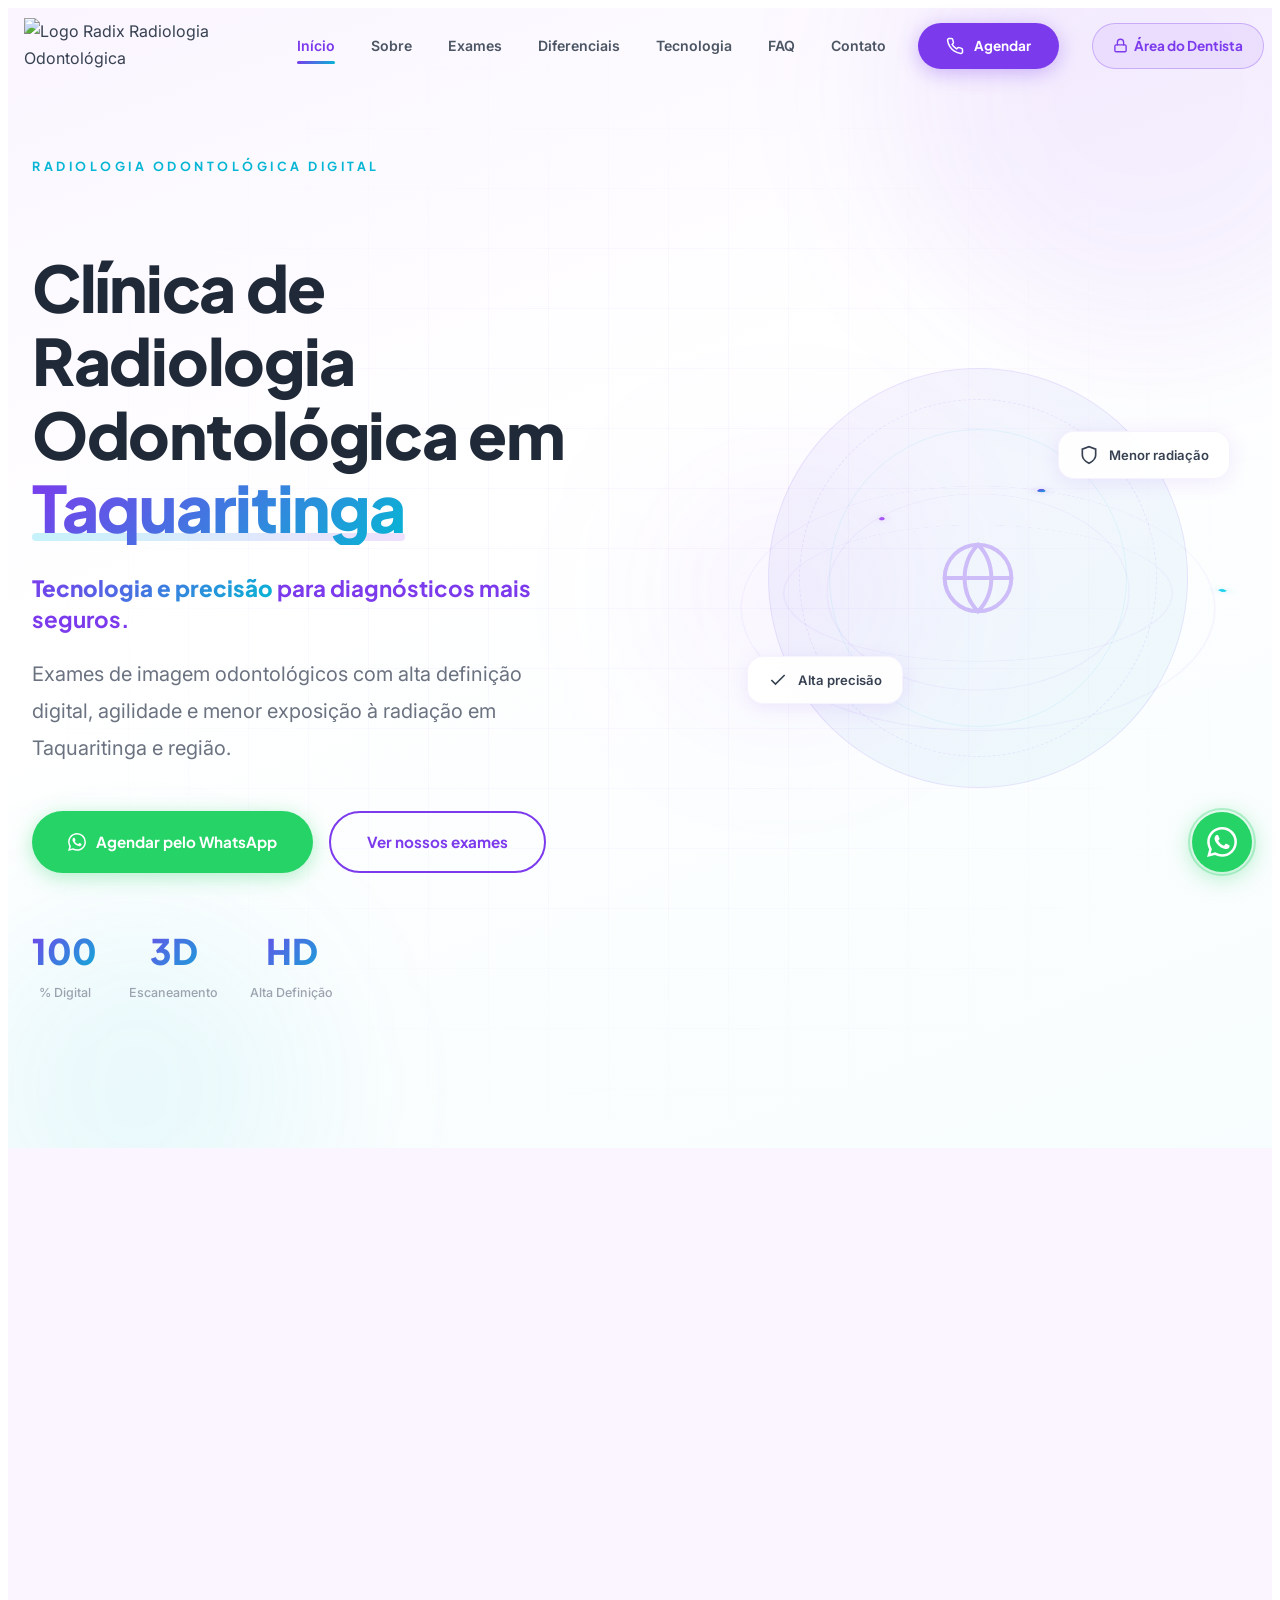
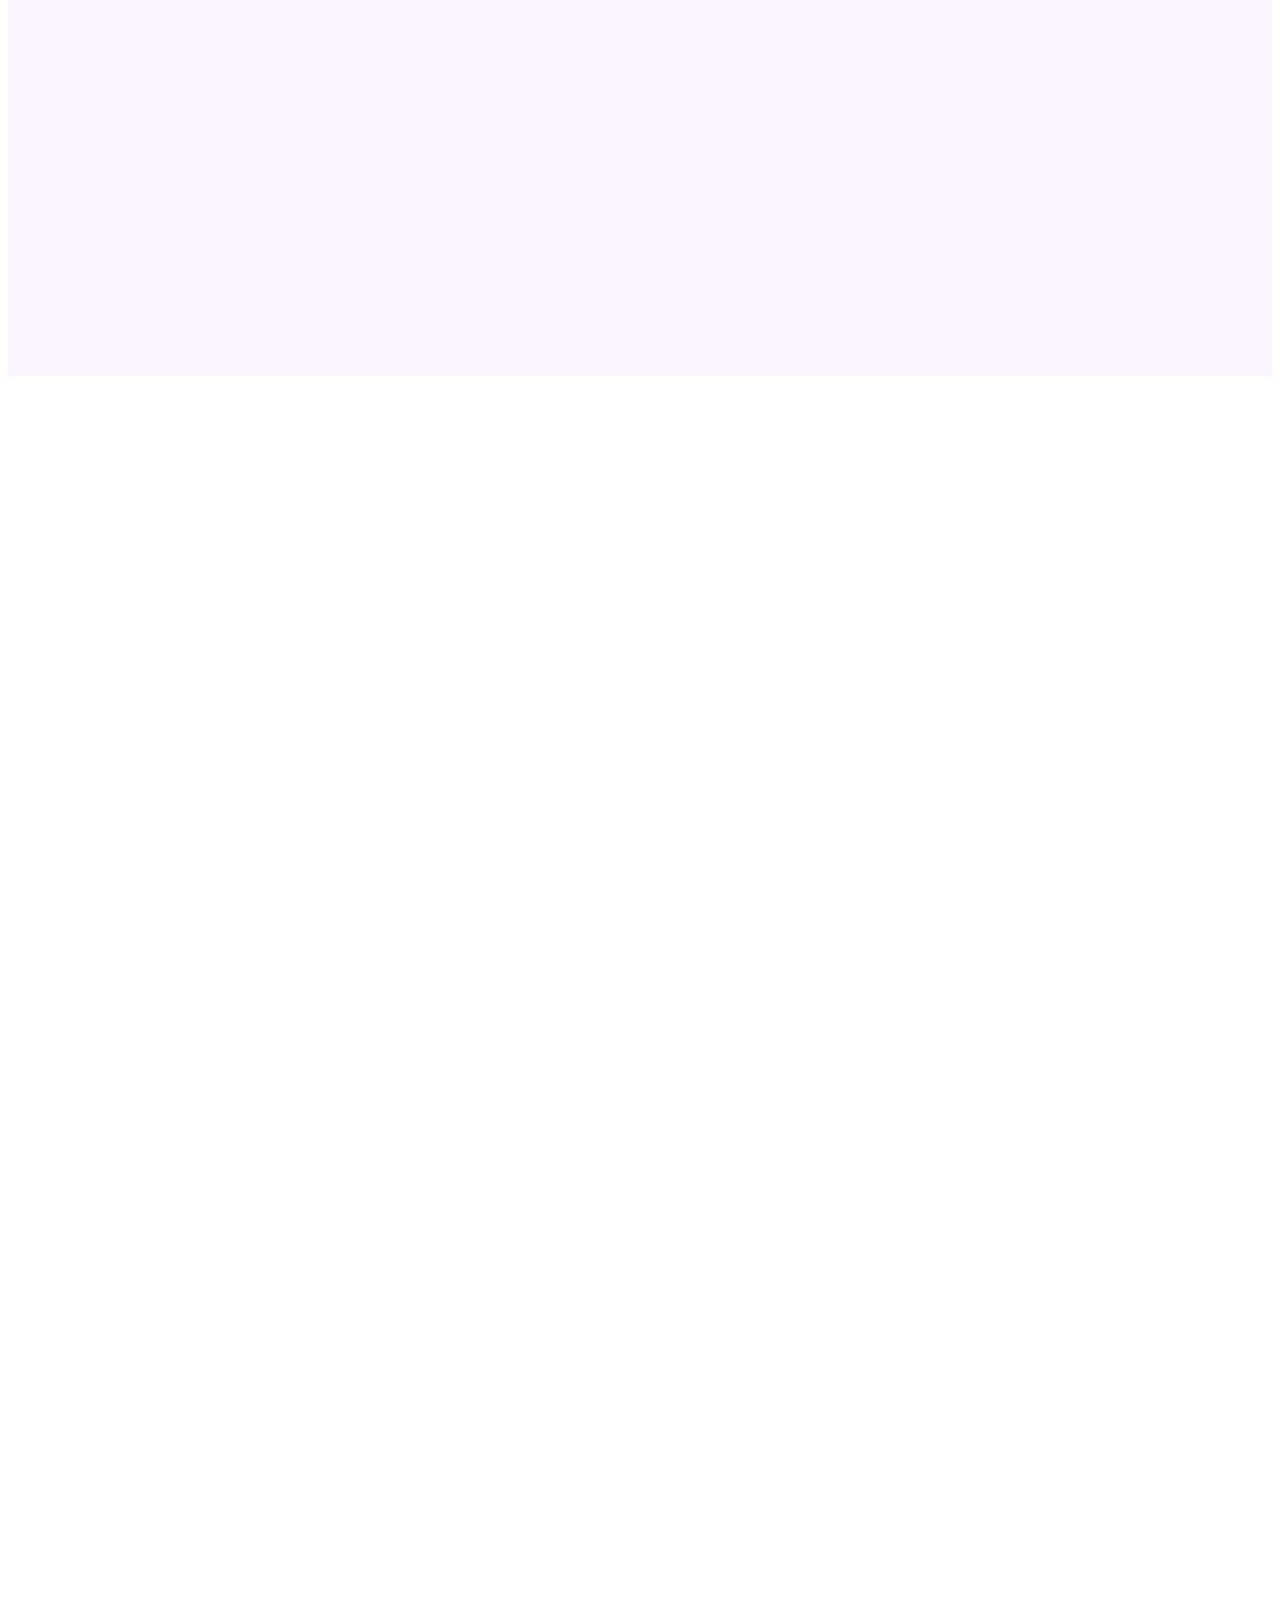
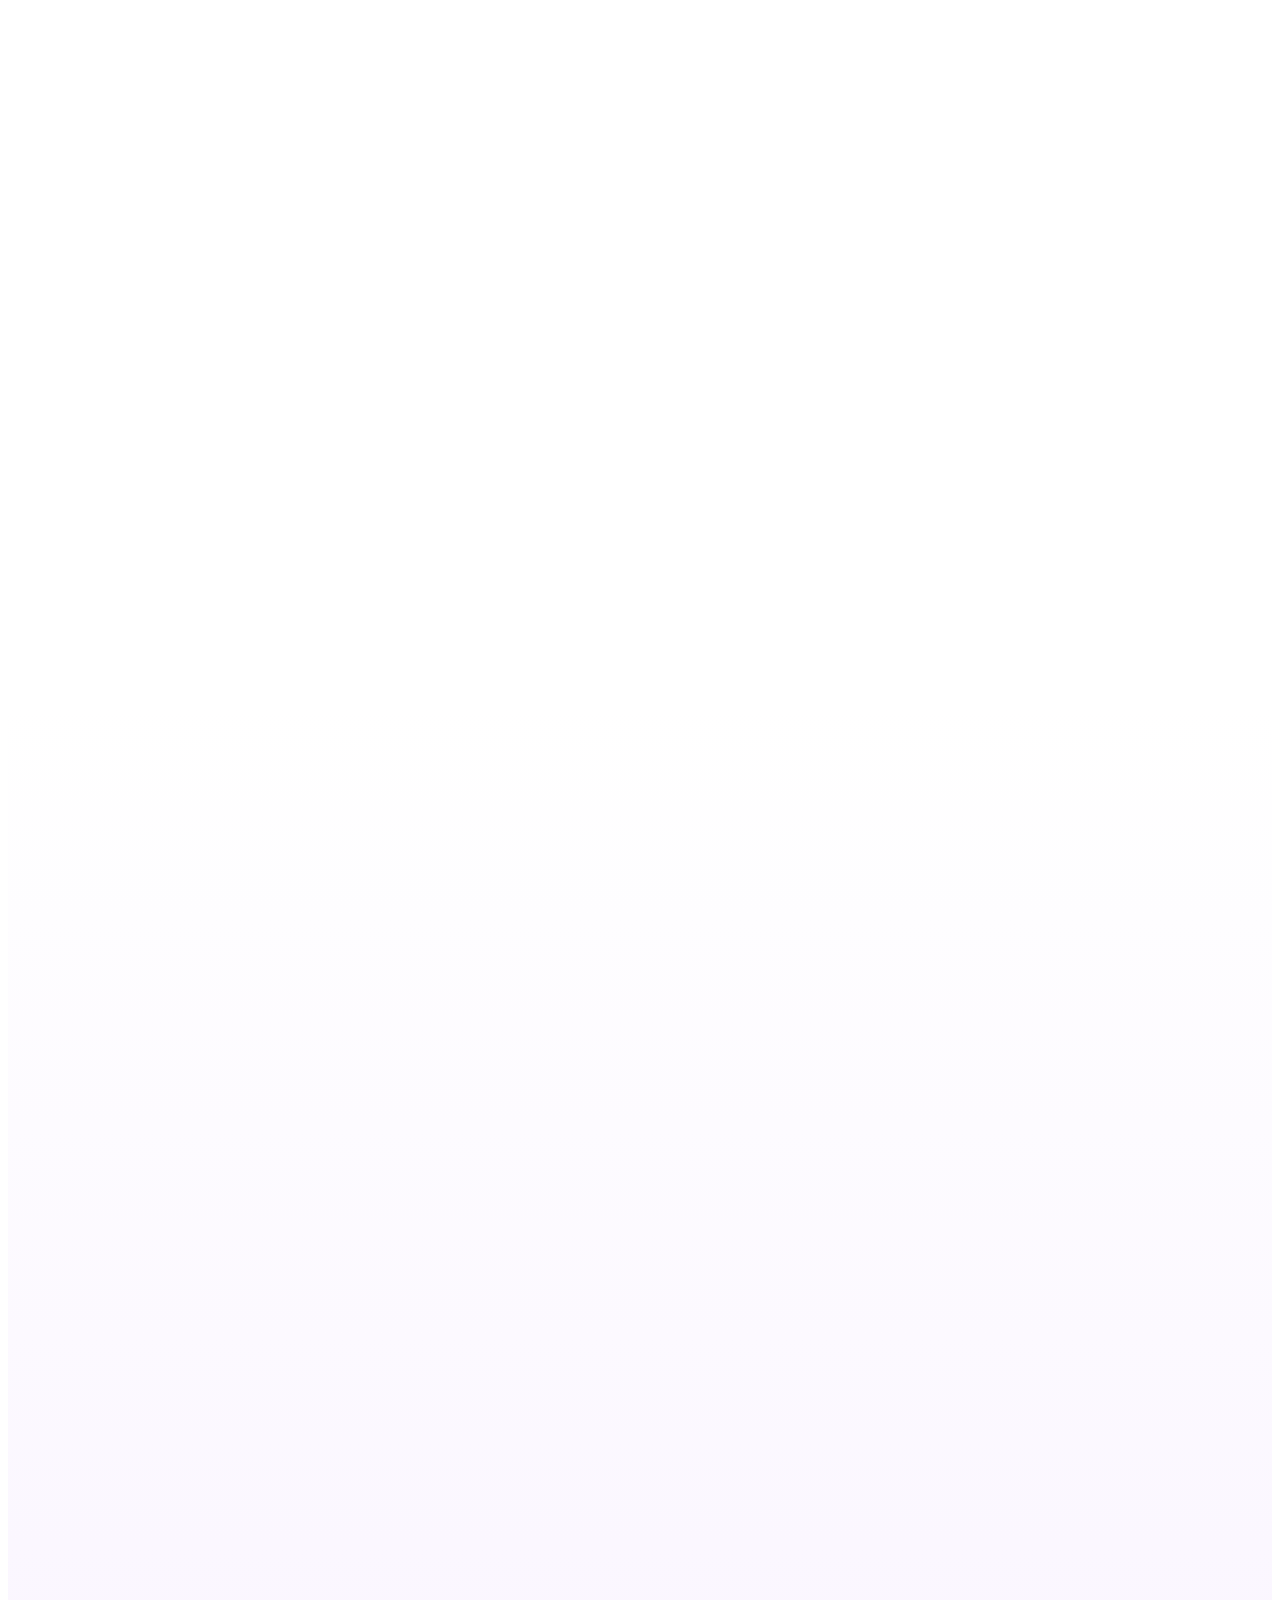
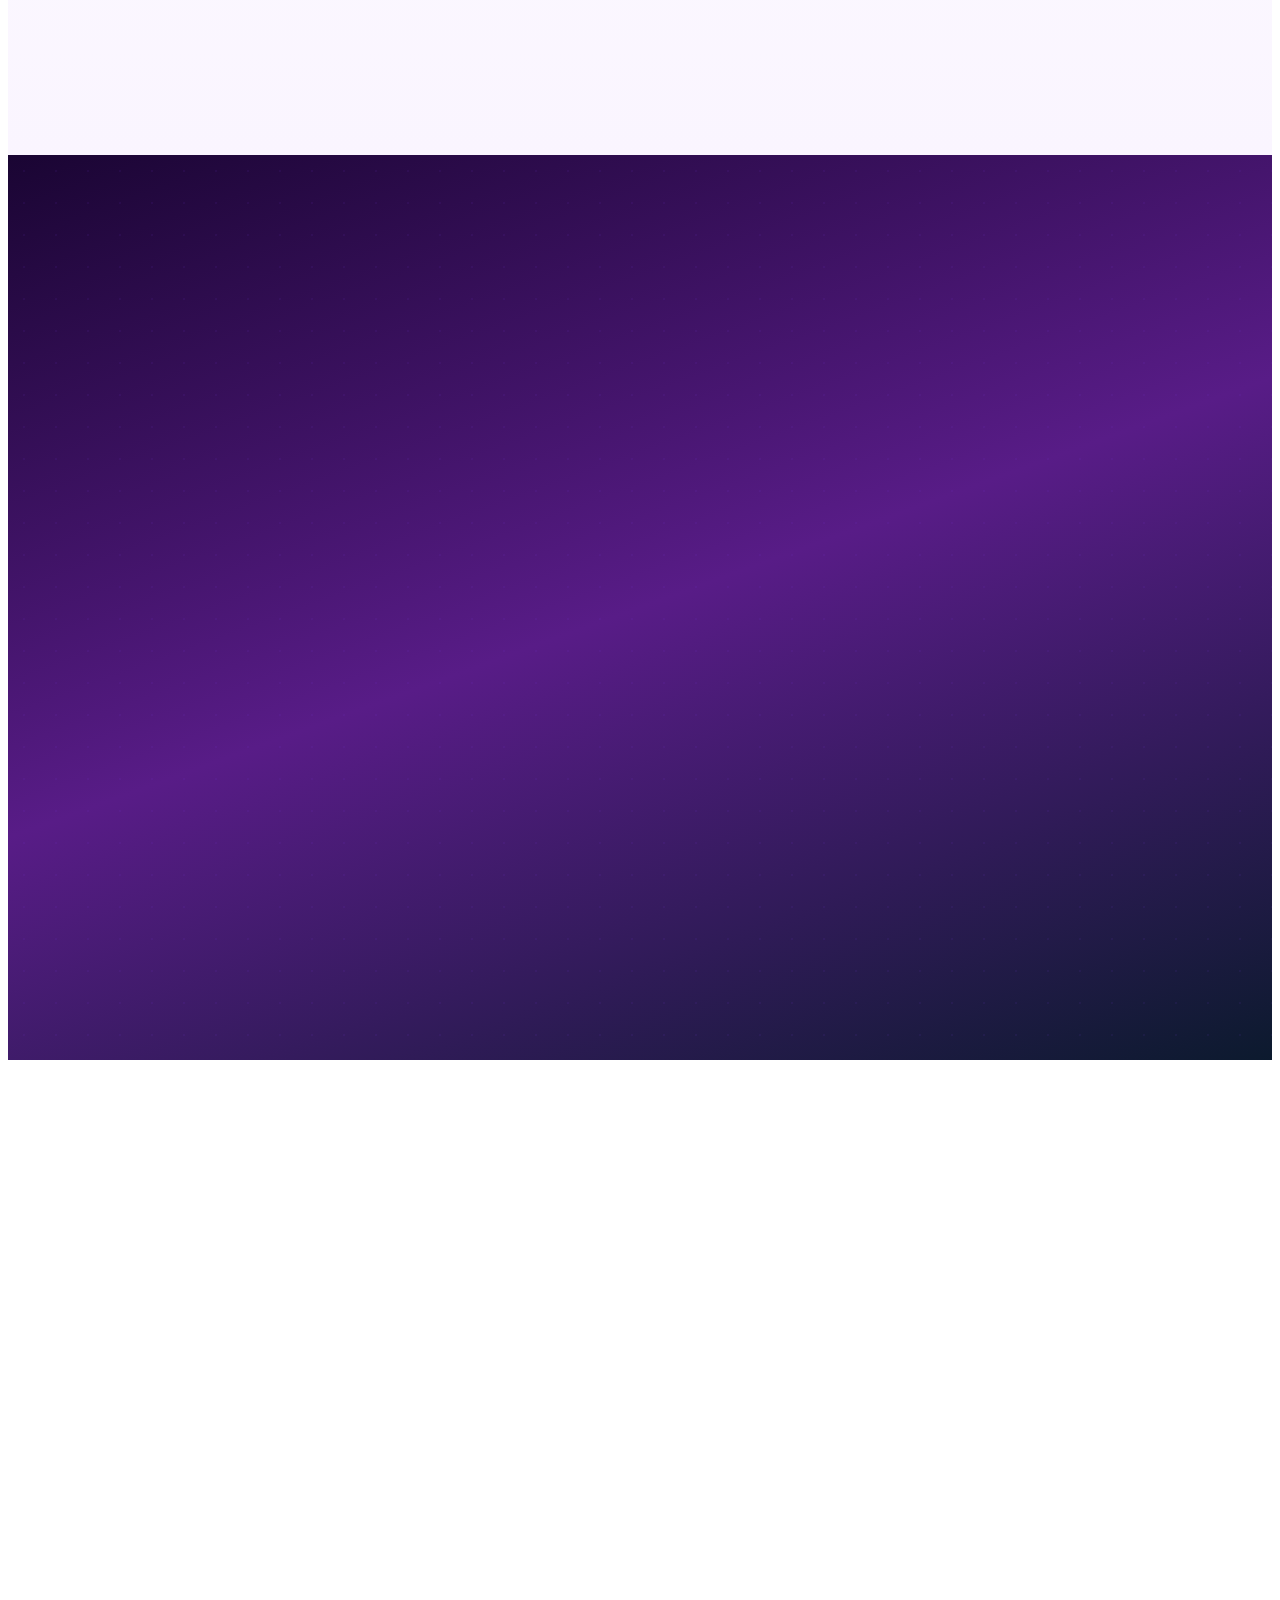
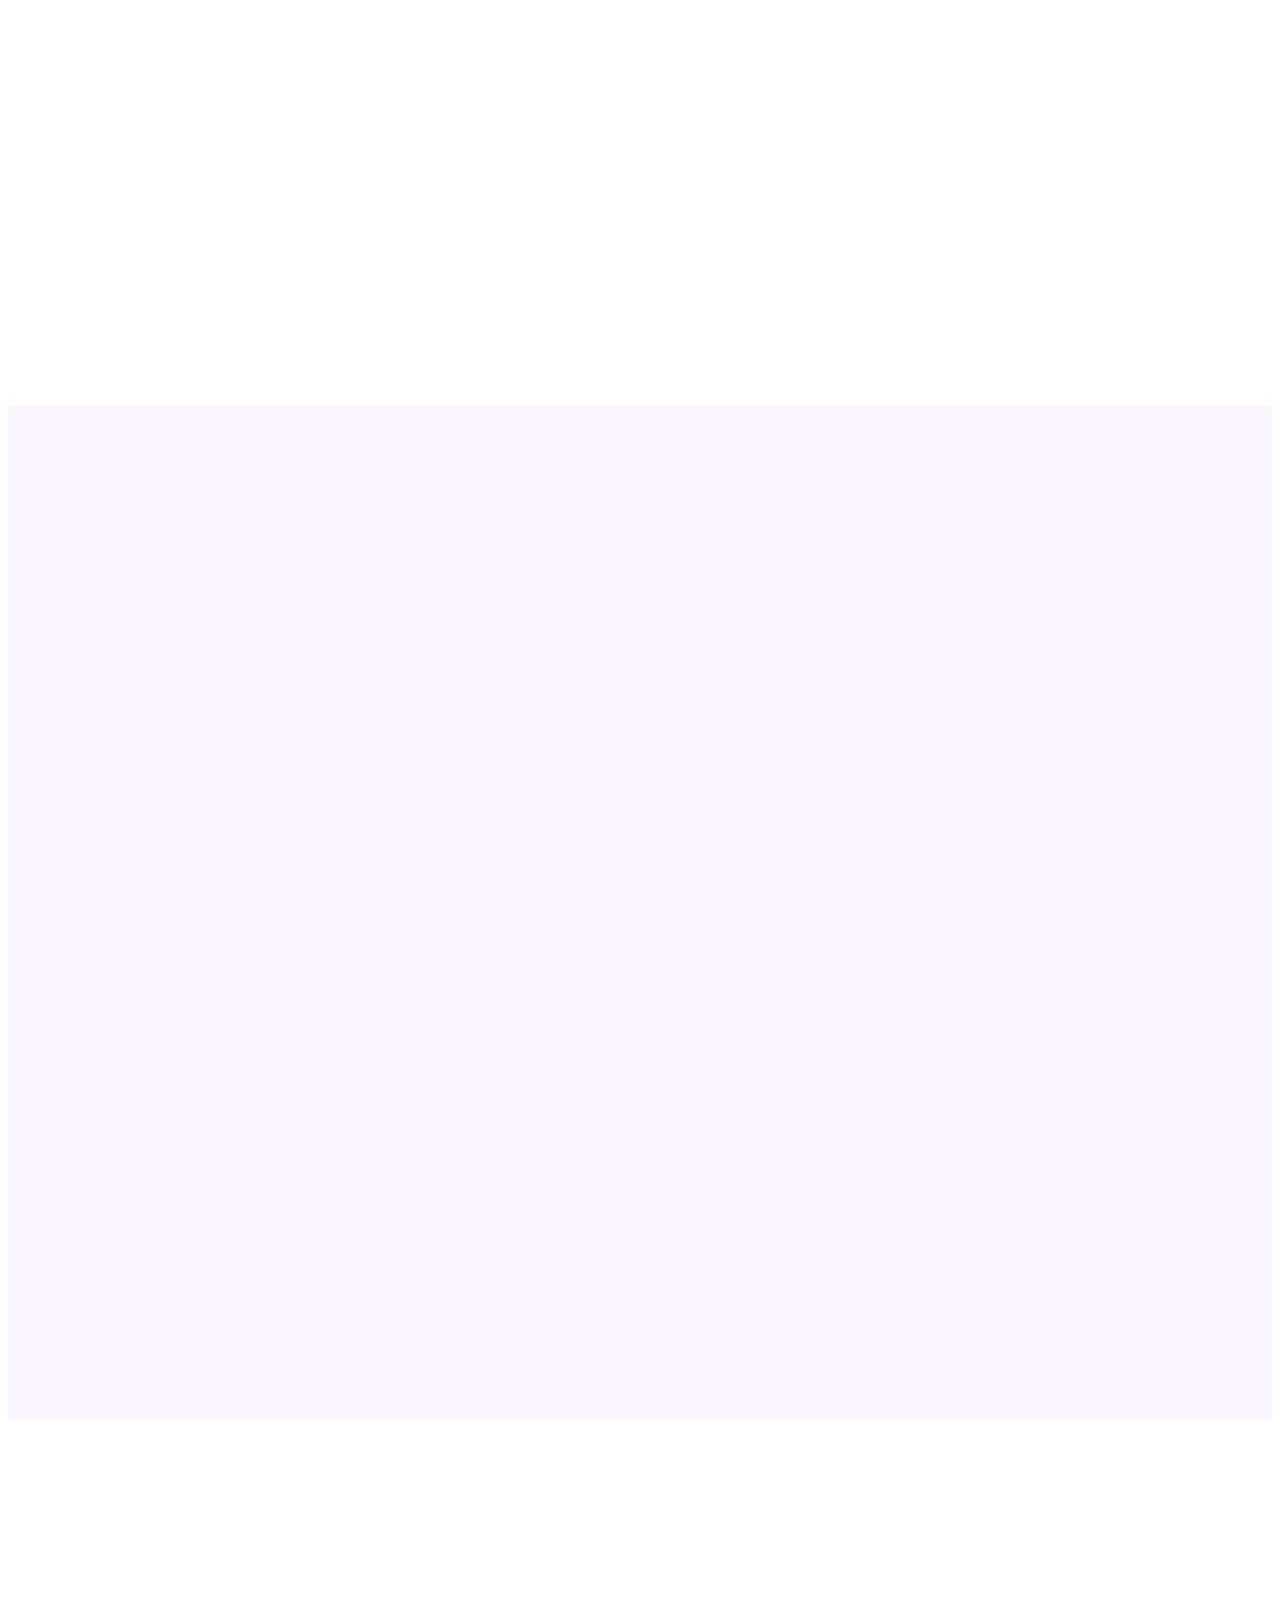
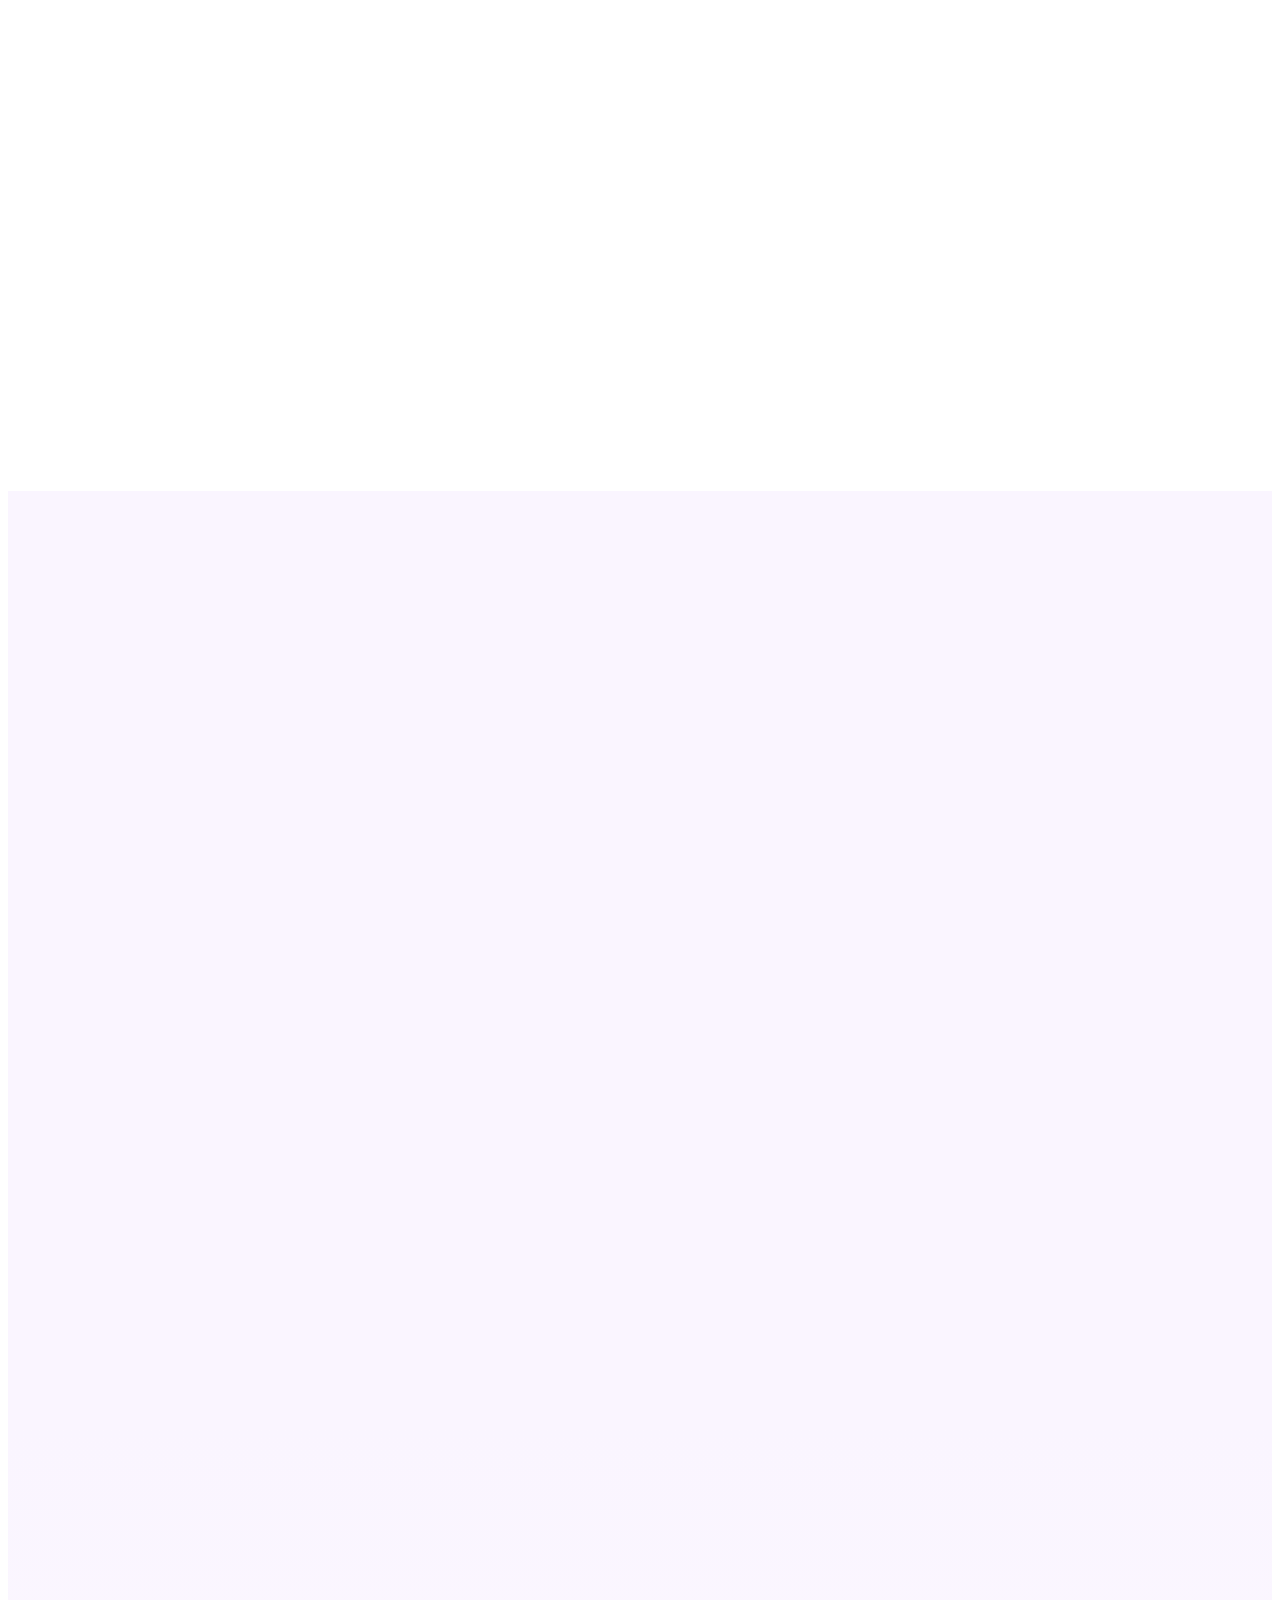
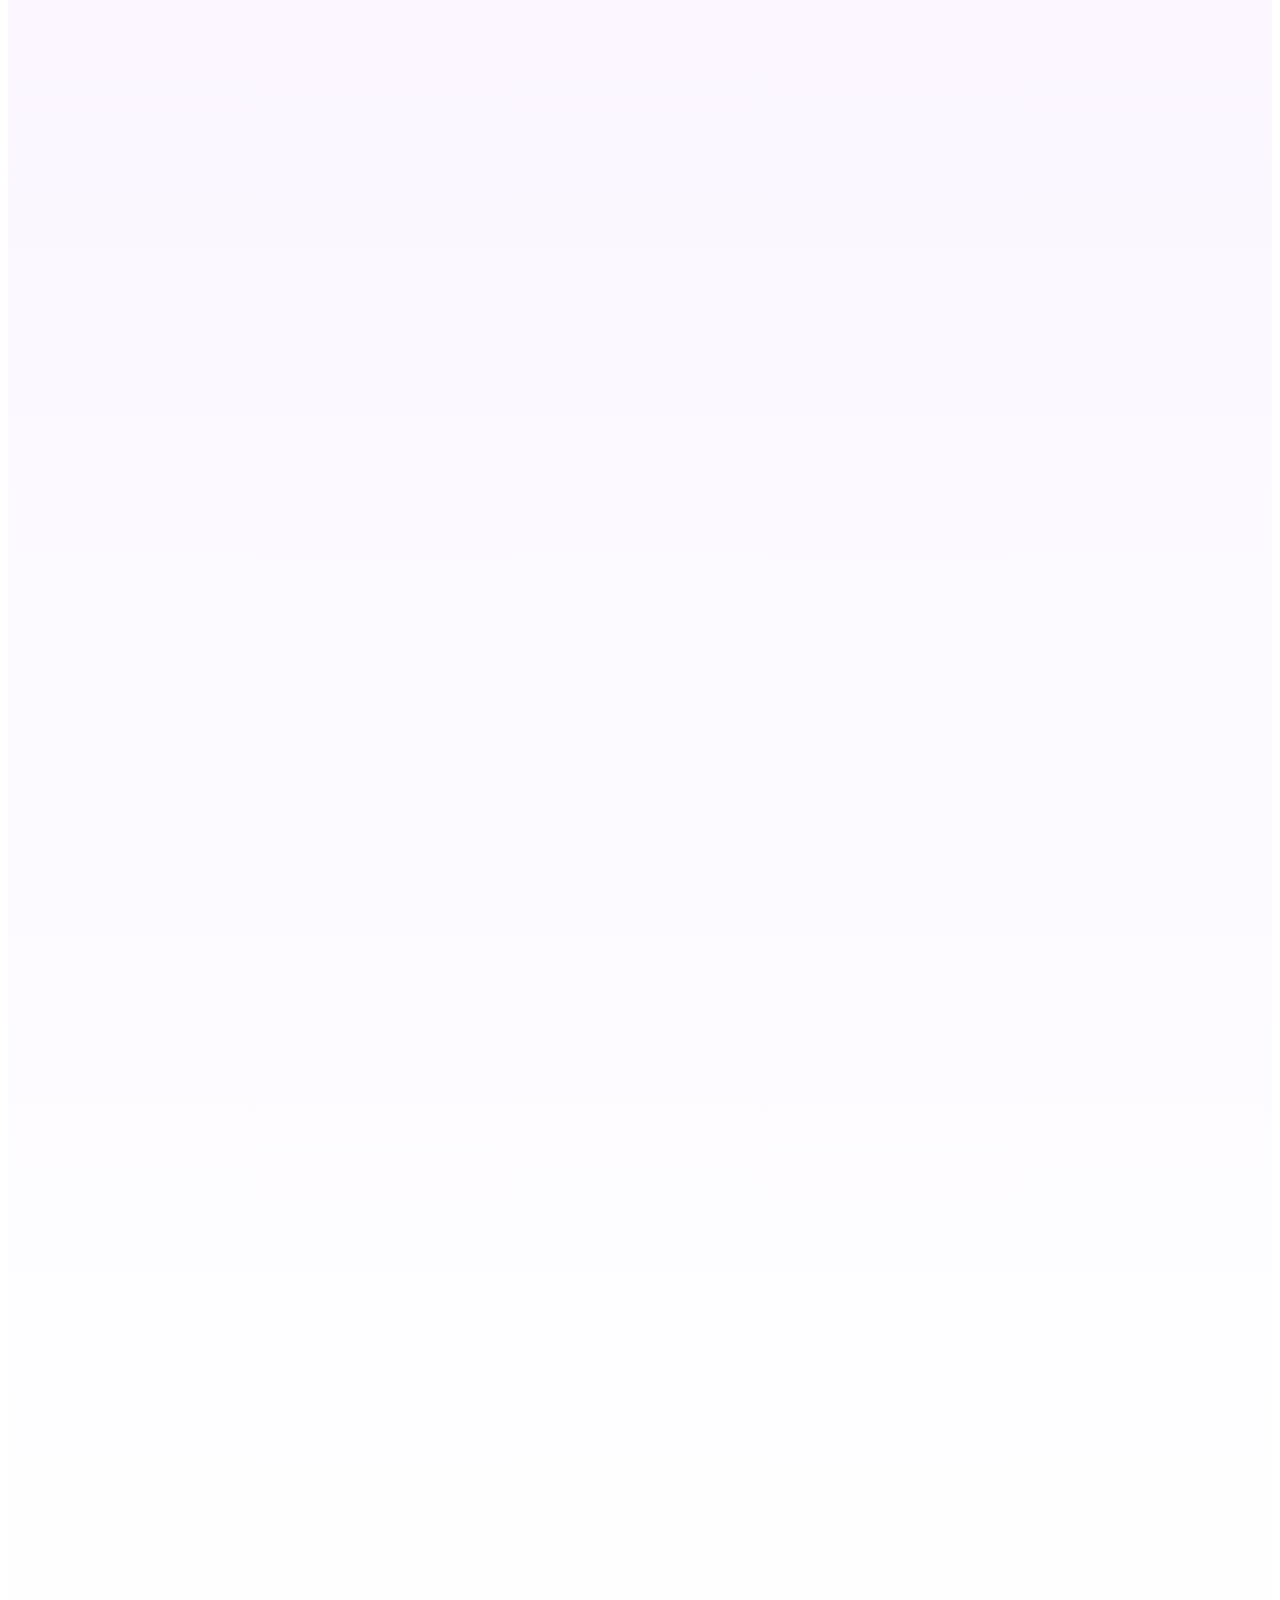
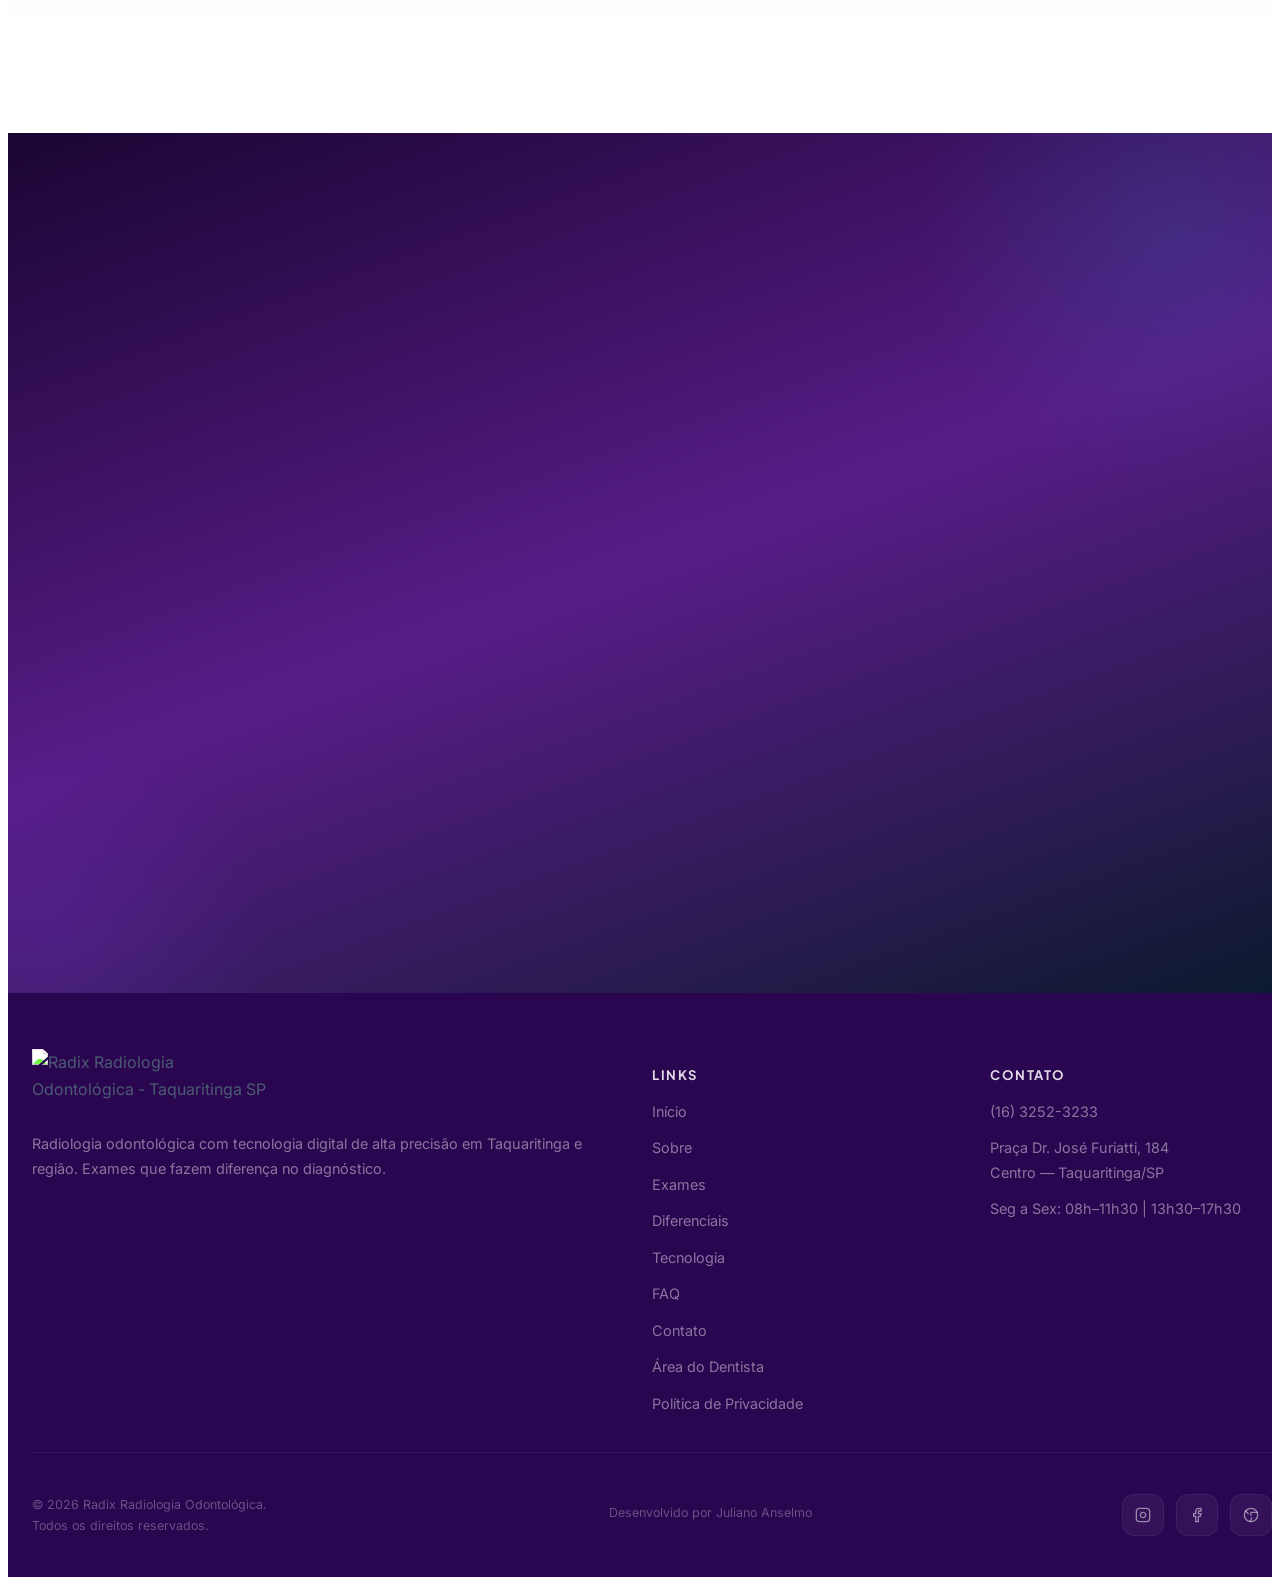
==== commit d31fa8f5: "refactor(css): unifica CSS/JS em assets/ + corrige responsividade exam pages Refatoracao significati" ====
--- a/index.html
+++ b/index.html
@@ -57,498 +57,7 @@
     <link rel="dns-prefetch" href="https://www.google.com">
     <link rel="dns-prefetch" href="https://maps.googleapis.com">
     <link href="https://fonts.googleapis.com/css2?family=Inter:wght@400;500;600&family=Plus+Jakarta+Sans:wght@600;700;800&display=swap" rel="stylesheet">
-    <style>
-/* ===== RESET ===== */
-*,*::before,*::after{box-sizing:border-box;margin:0;padding:0}
-html{scroll-behavior:smooth}
-body{font-family:'Inter',system-ui,sans-serif;color:#374151;background:#fff;line-height:1.7;font-size:16px;-webkit-font-smoothing:antialiased;overflow-x:hidden}
-img{max-width:100%;height:auto;display:block}
-a{text-decoration:none;color:inherit}
-ul{list-style:none}
-
-/* ===== ACESSIBILIDADE ===== */
-.skip-link{position:absolute;top:-100%;left:50%;transform:translateX(-50%);background:var(--p7);color:#fff;padding:12px 24px;border-radius:0 0 12px 12px;font-weight:700;z-index:9999;transition:top .3s}
-.skip-link:focus{top:0}
-:focus-visible{outline:3px solid var(--t4);outline-offset:3px;border-radius:4px}
-::selection{background:rgba(124,58,237,.15);color:var(--p9)}
-
-/* ===== VARIABLES ===== */
-:root{
-    --p9:#581C87;--p8:#6B21A8;--p7:#7C3AED;--p6:#8B5CF6;--p5:#A855F7;--p4:#C084FC;--p2:#E9D5FF;--p1:#F3E8FF;--p0:#FAF5FF;
-    --t6:#0891B2;--t5:#06B6D4;--t4:#22D3EE;--t3:#67E8F9;
-    --g7:#374151;--g6:#4B5563;--g5:#6B7280;--g4:#9CA3AF;--g1:#F3F4F6;
-    --grad:linear-gradient(135deg,var(--p7),var(--t5));
-    --sh-sm:0 1px 3px rgba(0,0,0,.06);--sh-md:0 4px 20px rgba(124,58,237,.1);--sh-lg:0 8px 40px rgba(124,58,237,.14);
-    --r:14px;--rl:24px;
-    --ease:cubic-bezier(.4,0,.2,1);
-}
-
-/* ===== TYPOGRAPHY ===== */
-h1,h2,h3,h4{font-family:'Plus Jakarta Sans',sans-serif;color:#1F2937;line-height:1.15}
-h1{font-size:clamp(2.2rem,6vw,4rem);font-weight:800;letter-spacing:-.02em}
-h2{font-size:clamp(1.8rem,4.5vw,3rem);font-weight:700;letter-spacing:-.01em}
-h3{font-size:clamp(1.1rem,2.5vw,1.35rem);font-weight:700}
-p{color:var(--g6)}
-
-/* ===== LAYOUT ===== */
-.container{width:100%;max-width:1240px;margin:0 auto;padding:0 24px}
-.section{padding:90px 0}
-@media(min-width:768px){.section{padding:120px 0}}
-.section-label{font-family:'Plus Jakarta Sans',sans-serif;font-size:.78rem;font-weight:700;text-transform:uppercase;letter-spacing:3.5px;color:var(--t5);margin-bottom:14px;display:inline-block}
-.section-title{margin-bottom:20px}
-.section-sub{font-size:1.1rem;color:var(--g5);max-width:620px;line-height:1.75}
-.section-header{text-align:center;margin-bottom:64px}
-.section-header .section-sub{margin:0 auto}
-.grad-text{background:var(--grad);-webkit-background-clip:text;-webkit-text-fill-color:transparent;background-clip:text}
-.grad-line{width:56px;height:4px;background:var(--grad);border-radius:2px;margin-bottom:24px}
-.grad-line-c{margin-left:auto;margin-right:auto}
-
-/* ===== BUTTONS ===== */
-.btn{display:inline-flex;align-items:center;gap:10px;padding:16px 36px;border-radius:60px;font-family:'Plus Jakarta Sans',sans-serif;font-weight:700;font-size:.95rem;border:none;cursor:pointer;transition:all .35s var(--ease);white-space:nowrap;position:relative;overflow:hidden}
-.btn::after{content:'';position:absolute;inset:0;opacity:0;transition:opacity .35s;background:linear-gradient(90deg,transparent,rgba(255,255,255,.15),transparent)}
-.btn:hover::after{opacity:1;animation:btnShimmer .8s}
-@keyframes btnShimmer{0%{transform:translateX(-100%)}100%{transform:translateX(100%)}}
-.btn-primary{background:var(--p7);color:#fff;box-shadow:0 4px 20px rgba(124,58,237,.35)}
-.btn-primary:hover{background:var(--p6);box-shadow:0 8px 32px rgba(124,58,237,.45);transform:translateY(-3px)}
-.btn-wa{background:#25D366;color:#fff;box-shadow:0 4px 20px rgba(37,211,102,.35)}
-.btn-wa:hover{background:#20BD5A;box-shadow:0 8px 32px rgba(37,211,102,.45);transform:translateY(-3px)}
-.btn-outline{background:transparent;color:var(--p7);border:2px solid var(--p7)}
-.btn-outline:hover{background:var(--p7);color:#fff;transform:translateY(-3px);box-shadow:0 8px 24px rgba(124,58,237,.3)}
-.btn-glass{background:rgba(255,255,255,.1);color:#fff;border:1px solid rgba(255,255,255,.2);backdrop-filter:blur(8px)}
-.btn-glass:hover{background:rgba(255,255,255,.2);transform:translateY(-3px)}
-.btn svg{width:18px;height:18px;flex-shrink:0}
-
-/* ===== HEADER ===== */
-.header{position:fixed;top:0;left:0;right:0;z-index:1000;padding:18px 0;transition:all .4s var(--ease)}
-.header.scrolled{background:rgba(255,255,255,.88);backdrop-filter:blur(20px);-webkit-backdrop-filter:blur(20px);box-shadow:0 1px 16px rgba(124,58,237,.08);padding:8px 0}
-.header-inner{display:flex;align-items:center;justify-content:space-between}
-.header-logo{height:56px;width:auto;transition:height .3s var(--ease)}
-.header.scrolled .header-logo{height:44px}
-.nav{display:none;gap:36px}
-@media(min-width:1024px){.nav{display:flex}}
-.nav a{font-size:.88rem;font-weight:600;color:var(--g6);transition:all .3s;position:relative}
-.nav a::after{content:'';position:absolute;bottom:-6px;left:50%;width:0;height:2.5px;background:var(--grad);border-radius:2px;transition:all .3s var(--ease);transform:translateX(-50%)}
-.nav a:hover{color:var(--p7)}
-.nav a:hover::after{width:100%}
-.nav a.active{color:var(--p7)}
-.nav a.active::after{width:100%}
-.h-cta{display:none}
-@media(min-width:1024px){.h-cta{display:inline-flex}}
-.h-cta.btn{padding:11px 28px;font-size:.85rem}
-
-/* Destaque "Área do Dentista" no nav (mobile menu) */
-.nav a.nav-cta{display:inline-flex;align-items:center;gap:6px;padding:8px 18px;border-radius:30px;background:rgba(124,58,237,.08);border:1.5px solid rgba(124,58,237,.25);color:var(--p7);font-weight:700}
-.nav a.nav-cta::after{display:none}
-.nav a.nav-cta:hover{background:var(--p7);color:#fff;border-color:var(--p7);transform:translateY(-2px);box-shadow:0 4px 16px rgba(124,58,237,.25)}
-.nav a.nav-cta.active{background:var(--p7);color:#fff;border-color:var(--p7);box-shadow:0 4px 14px rgba(124,58,237,.25)}
-.nav a.nav-cta svg{width:14px;height:14px;flex-shrink:0}
-
-/* "Área do Dentista" no header (após Agendar, far-right) */
-.h-dentista{display:none;align-items:center;gap:6px;padding:10px 20px;border-radius:30px;background:rgba(124,58,237,.08);border:1.5px solid rgba(124,58,237,.3);color:var(--p7);font-family:'Plus Jakarta Sans',sans-serif;font-size:.85rem;font-weight:700;transition:all .3s var(--ease);white-space:nowrap}
-@media(min-width:1024px){.h-dentista{display:inline-flex}}
-.h-dentista:hover{background:var(--p7);color:#fff;border-color:var(--p7);transform:translateY(-2px);box-shadow:0 4px 16px rgba(124,58,237,.3)}
-.h-dentista.active{background:var(--p7);color:#fff;border-color:var(--p7);box-shadow:0 4px 14px rgba(124,58,237,.25)}
-.h-dentista svg{width:15px;height:15px;flex-shrink:0}
-
-/* Hamburger */
-.ham{display:flex;flex-direction:column;gap:6px;cursor:pointer;padding:8px;background:none;border:none;z-index:1001}
-@media(min-width:1024px){.ham{display:none}}
-.ham span{width:26px;height:2.5px;background:var(--g7);border-radius:3px;transition:all .35s var(--ease);transform-origin:center}
-.ham.on span:nth-child(1){transform:rotate(45deg) translate(6px,6px)}
-.ham.on span:nth-child(2){opacity:0;transform:scaleX(0)}
-.ham.on span:nth-child(3){transform:rotate(-45deg) translate(6px,-6px)}
-
-/* Mobile Menu */
-.mob-menu{position:fixed;inset:0;background:rgba(255,255,255,.96);backdrop-filter:blur(24px);-webkit-backdrop-filter:blur(24px);z-index:999;display:flex;flex-direction:column;align-items:center;justify-content:center;gap:32px;opacity:0;visibility:hidden;pointer-events:none;transition:all .4s var(--ease)}
-.mob-menu.on{opacity:1;visibility:visible;pointer-events:auto}
-.mob-menu a{font-family:'Plus Jakarta Sans',sans-serif;font-size:1.4rem;font-weight:700;color:var(--g7);transition:color .3s}
-.mob-menu a:hover{color:var(--p7)}
-.mob-menu .btn{margin-top:16px}
-.mob-menu a.nav-cta{display:inline-flex;align-items:center;gap:8px;padding:14px 32px;border-radius:50px;background:rgba(124,58,237,.08);border:2px solid rgba(124,58,237,.3);color:var(--p7);font-size:1.2rem}
-.mob-menu a.nav-cta:hover{background:var(--p7);color:#fff;border-color:var(--p7)}
-.mob-menu a.nav-cta svg{width:18px;height:18px;flex-shrink:0}
-
-/* ===== HERO ===== */
-.hero{min-height:100vh;display:flex;align-items:center;position:relative;overflow:hidden;background:linear-gradient(160deg,#FAF5FF 0%,#fff 40%,rgba(6,182,212,.03) 100%)}
-.hero-bg{position:absolute;inset:0;z-index:0;overflow:hidden}
-
-/* Animated gradient orbs */
-.orb{position:absolute;border-radius:50%;filter:blur(80px);animation:orbFloat 8s ease-in-out infinite}
-.orb-1{width:500px;height:500px;background:rgba(124,58,237,.08);top:-15%;right:-10%;animation-delay:0s}
-.orb-2{width:350px;height:350px;background:rgba(6,182,212,.07);bottom:-10%;left:-5%;animation-delay:-3s}
-.orb-3{width:250px;height:250px;background:rgba(168,85,247,.06);top:40%;right:30%;animation-delay:-5s}
-@keyframes orbFloat{0%,100%{transform:translate(0,0) scale(1)}50%{transform:translate(30px,-20px) scale(1.05)}}
-
-/* Floating particles */
-.particle{position:absolute;border-radius:50%;opacity:0;animation:particleFade 4s ease-in-out infinite}
-.particle:nth-child(1){width:6px;height:6px;background:var(--p5);top:20%;left:15%;animation-delay:0s}
-.particle:nth-child(2){width:4px;height:4px;background:var(--t4);top:60%;left:80%;animation-delay:1s}
-.particle:nth-child(3){width:8px;height:8px;background:var(--p4);top:30%;right:20%;animation-delay:2s}
-.particle:nth-child(4){width:5px;height:5px;background:var(--t5);bottom:30%;left:40%;animation-delay:3s}
-.particle:nth-child(5){width:3px;height:3px;background:var(--p6);top:70%;left:25%;animation-delay:1.5s}
-.particle:nth-child(6){width:7px;height:7px;background:var(--t3);top:15%;right:40%;animation-delay:2.5s}
-@keyframes particleFade{0%,100%{opacity:0;transform:translateY(0)}50%{opacity:.6;transform:translateY(-20px)}}
-
-/* Grid lines */
-.grid-lines{position:absolute;inset:0;background-image:linear-gradient(rgba(124,58,237,.03) 1px,transparent 1px),linear-gradient(90deg,rgba(124,58,237,.03) 1px,transparent 1px);background-size:60px 60px;mask-image:radial-gradient(ellipse at center,black 30%,transparent 70%)}
-
-.hero-inner{position:relative;z-index:1;display:grid;gap:40px;align-items:center;padding-top:100px;padding-bottom:40px}
-@media(min-width:1024px){.hero-inner{grid-template-columns:1.1fr 1fr;gap:80px;padding-top:0;padding-bottom:0}}
-
-.hero-content .section-label{margin-bottom:20px;animation:fadeUp .8s var(--ease) both;animation-delay:.2s}
-.hero h1{margin-bottom:28px;animation:fadeUp .8s var(--ease) both;animation-delay:.4s}
-.hero h1 em{font-style:normal;position:relative;display:inline-block}
-.hero h1 em::after{content:'';position:absolute;bottom:4px;left:0;width:100%;height:8px;background:linear-gradient(90deg,var(--t4),var(--p4));opacity:.25;border-radius:4px;z-index:-1}
-.hero-tagline{font-family:'Plus Jakarta Sans',sans-serif;font-size:clamp(1.15rem,2.5vw,1.4rem);font-weight:700;color:var(--p7);margin-bottom:14px;max-width:540px;line-height:1.4;animation:fadeUp .8s var(--ease) both;animation-delay:.5s}
-.hero-tagline strong{font-weight:800;background:var(--grad);-webkit-background-clip:text;-webkit-text-fill-color:transparent;background-clip:text}
-.hero-sub{font-size:clamp(1.05rem,2.5vw,1.25rem);color:var(--g5);margin-bottom:44px;max-width:520px;line-height:1.85;animation:fadeUp .8s var(--ease) both;animation-delay:.6s}
-.hero-ctas{display:flex;flex-wrap:wrap;gap:16px;animation:fadeUp .8s var(--ease) both;animation-delay:.8s}
-.hero-stats{display:flex;flex-wrap:wrap;gap:20px 28px;margin-top:48px;animation:fadeUp .8s var(--ease) both;animation-delay:1s}
-@media(min-width:480px){.hero-stats{gap:32px}}
-.hero-stat{text-align:center}
-.hero-stat-num{font-family:'Plus Jakarta Sans',sans-serif;font-size:clamp(1.6rem,3vw,2.2rem);font-weight:800;background:var(--grad);-webkit-background-clip:text;-webkit-text-fill-color:transparent;background-clip:text}
-.hero-stat-label{font-size:.78rem;color:var(--g4);margin-top:2px;font-weight:500}
-
-/* Hero 3D visual */
-.hero-visual{display:none;justify-content:center;align-items:center;position:relative;animation:fadeUp 1s var(--ease) both;animation-delay:.5s}
-@media(min-width:1024px){.hero-visual{display:flex}}
-.hero-3d{width:420px;height:420px;position:relative;perspective:800px}
-.hero-sphere{position:absolute;inset:0;border-radius:50%;background:linear-gradient(135deg,rgba(124,58,237,.06),rgba(6,182,212,.06));border:1.5px solid rgba(124,58,237,.1);animation:sphereRotate 20s linear infinite}
-.hero-sphere::before{content:'';position:absolute;inset:30px;border-radius:50%;border:1px dashed rgba(124,58,237,.1);animation:sphereRotate 15s linear infinite reverse}
-.hero-sphere::after{content:'';position:absolute;inset:60px;border-radius:50%;border:1px solid rgba(6,182,212,.08);animation:sphereRotate 25s linear infinite}
-@keyframes sphereRotate{0%{transform:rotate(0deg)}100%{transform:rotate(360deg)}}
-
-/* Orbit rings */
-.orbit{position:absolute;border-radius:50%;border:1px solid rgba(124,58,237,.08)}
-.orbit-1{inset:-20px;transform:rotateX(60deg) rotateZ(20deg);animation:orbitSpin 12s linear infinite}
-.orbit-2{inset:20px;transform:rotateX(70deg) rotateZ(-30deg);animation:orbitSpin 18s linear infinite reverse}
-.orbit-3{inset:60px;transform:rotateX(50deg) rotateZ(45deg);animation:orbitSpin 15s linear infinite}
-@keyframes orbitSpin{0%{transform:rotateX(60deg) rotateZ(0deg)}100%{transform:rotateX(60deg) rotateZ(360deg)}}
-
-.orbit-dot{position:absolute;width:10px;height:10px;border-radius:50%;background:var(--grad);box-shadow:0 0 16px rgba(124,58,237,.4)}
-.orbit-dot-1{top:0;left:50%;transform:translate(-50%,-50%)}
-.orbit-dot-2{bottom:10%;right:0;width:7px;height:7px;background:var(--t4);box-shadow:0 0 12px rgba(6,182,212,.4)}
-.orbit-dot-3{top:50%;left:0;width:6px;height:6px;background:var(--p5);box-shadow:0 0 12px rgba(168,85,247,.4)}
-
-.hero-center-icon{position:absolute;inset:0;display:flex;align-items:center;justify-content:center}
-.hero-center-icon svg{width:80px;height:80px;color:var(--p7);opacity:.3}
-
-/* Floating badge */
-.float-badge{position:absolute;padding:12px 20px;background:rgba(255,255,255,.9);backdrop-filter:blur(12px);border-radius:16px;box-shadow:var(--sh-md);border:1px solid rgba(124,58,237,.06);display:flex;align-items:center;gap:10px;font-size:.82rem;font-weight:600;color:var(--g7);animation:badgeFloat 4s ease-in-out infinite}
-.float-badge svg{width:20px;height:20px}
-.float-badge-1{top:15%;right:-10%;animation-delay:0s}
-.float-badge-2{bottom:20%;left:-5%;animation-delay:-2s}
-@keyframes badgeFloat{0%,100%{transform:translateY(0)}50%{transform:translateY(-10px)}}
-
-/* ===== SOBRE ===== */
-.sobre{background:var(--p0)}
-.sobre-grid{display:grid;gap:48px;align-items:center}
-@media(min-width:768px){.sobre-grid{grid-template-columns:1fr 1fr;gap:72px}}
-.sobre-text h2{margin-bottom:20px}
-.sobre-text p{margin-bottom:18px;line-height:1.85}
-.sobre-img{border-radius:var(--rl);overflow:hidden;box-shadow:var(--sh-lg);position:relative}
-.sobre-img::before{content:'';position:absolute;inset:-3px;border-radius:calc(var(--rl) + 3px);background:var(--grad);z-index:-1;opacity:.3}
-.sobre-img img{width:100%;aspect-ratio:4/3;object-fit:cover}
-.sobre-stats{display:grid;grid-template-columns:repeat(3,1fr);gap:16px;margin-top:32px}
-.sobre-stat{text-align:center;padding:20px 12px;border-radius:var(--r);background:#fff;box-shadow:var(--sh-sm);border:1px solid var(--g1);transition:all .3s var(--ease)}
-.sobre-stat:hover{transform:translateY(-4px);box-shadow:var(--sh-md)}
-.s-num{font-family:'Plus Jakarta Sans',sans-serif;font-size:1.6rem;font-weight:800;background:var(--grad);-webkit-background-clip:text;-webkit-text-fill-color:transparent;background-clip:text}
-.s-label{font-size:.73rem;color:var(--g5);margin-top:4px;font-weight:500;text-transform:uppercase;letter-spacing:1px}
-
-/* ===== EXAMES DETALHADOS ===== */
-.exam-detail{display:grid;gap:32px;align-items:center;margin-bottom:56px}
-@media(min-width:900px){.exam-detail{grid-template-columns:1.05fr 1fr;gap:60px;margin-bottom:90px}}
-@media(min-width:900px){
-  .exam-detail.reverse .exam-detail-img,
-  .exam-detail.reverse .exam-detail-imgs{order:2}
-}
-.exam-detail-img,.exam-detail-imgs{position:relative}
-.exam-detail-img{border-radius:var(--rl);overflow:hidden;box-shadow:var(--sh-lg);background:linear-gradient(135deg,var(--p0),#fff);border:1px solid rgba(124,58,237,.08)}
-.exam-detail-img img{width:100%;height:auto;display:block}
-.exam-detail-imgs{display:grid;gap:14px}
-@media(min-width:480px){.exam-detail-imgs{gap:16px}}
-.exam-detail-imgs img{width:100%;height:auto;border-radius:var(--rl);box-shadow:var(--sh-md);border:1px solid rgba(124,58,237,.08);display:block}
-.exam-tag{display:inline-block;font-family:'Plus Jakarta Sans',sans-serif;font-size:.7rem;font-weight:700;color:var(--t6);text-transform:uppercase;letter-spacing:1.8px;padding:6px 13px;border-radius:20px;background:rgba(6,182,212,.08);border:1px solid rgba(6,182,212,.18);margin-bottom:14px}
-.exam-detail-content h3{font-size:clamp(1.45rem,5vw,2.1rem);margin-bottom:16px;line-height:1.2;word-wrap:break-word}
-.exam-detail-content h3 .grad-text{display:inline-block}
-.exam-detail-content p{margin-bottom:14px;line-height:1.75;color:var(--g6);font-size:.95rem}
-@media(min-width:768px){.exam-detail-content p{font-size:1rem}}
-.exam-detail-content p strong{color:var(--g7);font-weight:700}
-.exam-detail-content ul{list-style:none;padding:0;margin:14px 0 18px}
-.exam-detail-content ul li{padding-left:22px;position:relative;margin-bottom:9px;color:var(--g6);font-size:.92rem;line-height:1.6}
-.exam-detail-content ul li::before{content:'';position:absolute;left:2px;top:10px;width:8px;height:8px;border-radius:50%;background:var(--p7);box-shadow:0 0 0 3px rgba(124,58,237,.12)}
-.exam-subhead{font-family:'Plus Jakarta Sans',sans-serif;font-size:.82rem;font-weight:700;color:var(--p7);text-transform:uppercase;letter-spacing:1.4px;margin:22px 0 10px}
-.exam-quick-badge{display:inline-flex;align-items:center;gap:8px;padding:9px 16px;border-radius:24px;background:rgba(34,197,94,.1);color:#16a34a;font-family:'Plus Jakarta Sans',sans-serif;font-size:.8rem;font-weight:700;margin-top:18px;border:1px solid rgba(34,197,94,.2);max-width:100%;line-height:1.3}
-.exam-quick-badge svg{width:16px;height:16px;flex-shrink:0}
-
-/* Sub-features (cards de características de um exame) */
-.exam-features-grid{display:grid;gap:16px;margin:0 auto 56px;max-width:1100px}
-@media(min-width:640px){.exam-features-grid{grid-template-columns:repeat(2,1fr);gap:18px}}
-@media(min-width:1024px){.exam-features-grid{grid-template-columns:repeat(4,1fr);margin-bottom:90px}}
-.exam-feature{background:#fff;border:1px solid rgba(124,58,237,.1);border-radius:var(--r);padding:22px 20px;transition:all .3s var(--ease);position:relative}
-.exam-feature::before{content:'';position:absolute;top:0;left:20px;right:20px;height:3px;background:var(--grad);border-radius:0 0 4px 4px;transform:scaleX(0);transform-origin:left;transition:transform .4s var(--ease)}
-.exam-feature:hover{border-color:rgba(124,58,237,.25);transform:translateY(-4px);box-shadow:var(--sh-md)}
-.exam-feature:hover::before{transform:scaleX(1)}
-.exam-feature-icon{width:42px;height:42px;border-radius:12px;background:linear-gradient(135deg,var(--p0),rgba(6,182,212,.08));display:flex;align-items:center;justify-content:center;margin-bottom:14px}
-.exam-feature-icon svg{width:20px;height:20px;color:var(--p7)}
-.exam-feature h4{font-family:'Plus Jakarta Sans',sans-serif;font-size:.92rem;font-weight:700;color:var(--g7);margin-bottom:8px;line-height:1.3}
-.exam-feature p{font-size:.85rem;color:var(--g5);line-height:1.6;margin:0}
-
-/* Lista de aplicações (Tomografia) */
-.exam-applications{max-width:880px;margin:0 auto 56px;background:linear-gradient(135deg,var(--p0),#fff);border:1px solid rgba(124,58,237,.12);border-radius:var(--rl);padding:24px 20px}
-@media(min-width:480px){.exam-applications{padding:28px 26px}}
-@media(min-width:768px){.exam-applications{padding:32px 36px;margin-bottom:90px}}
-.exam-applications h4{font-family:'Plus Jakarta Sans',sans-serif;font-size:.82rem;font-weight:700;color:var(--p7);text-transform:uppercase;letter-spacing:1.4px;margin-bottom:18px;text-align:center}
-.exam-applications ul{list-style:none;padding:0;margin:0;display:grid;gap:10px}
-@media(min-width:640px){.exam-applications ul{grid-template-columns:repeat(2,1fr);gap:10px 28px}}
-.exam-applications li{padding-left:26px;position:relative;color:var(--g6);font-size:.9rem;line-height:1.5}
-.exam-applications li::before{content:'';position:absolute;left:0;top:5px;width:16px;height:16px;border-radius:50%;background:var(--grad);background-size:cover}
-.exam-applications li::after{content:'';position:absolute;left:5px;top:10px;width:6px;height:3px;border-left:2px solid #fff;border-bottom:2px solid #fff;transform:rotate(-45deg)}
-
-/* Variante "no image" - Documentação */
-.exam-detail.no-img{display:block;max-width:980px;margin-left:auto;margin-right:auto;text-align:center;margin-bottom:30px}
-.exam-detail.no-img .exam-tag{margin-bottom:16px}
-.exam-detail.no-img h3{margin-bottom:20px}
-.exam-detail.no-img>p,.exam-detail.no-img>.exam-detail-content>p{max-width:700px;margin-left:auto;margin-right:auto}
-
-/* Cards dos tipos de documentação */
-.doc-types{display:grid;gap:20px;margin-top:32px;text-align:left}
-@media(min-width:768px){.doc-types{grid-template-columns:repeat(3,1fr);gap:24px;margin-top:40px}}
-.doc-type{background:#fff;border:1px solid rgba(124,58,237,.12);border-radius:var(--rl);padding:26px 22px;position:relative;overflow:hidden;transition:all .35s var(--ease)}
-@media(min-width:480px){.doc-type{padding:30px 26px}}
-.doc-type::before{content:'';position:absolute;top:0;left:0;right:0;height:4px;background:var(--grad)}
-.doc-type:hover{transform:translateY(-6px);box-shadow:var(--sh-lg);border-color:rgba(124,58,237,.22)}
-.doc-type-icon{width:48px;height:48px;border-radius:14px;background:linear-gradient(135deg,var(--p0),rgba(6,182,212,.08));display:flex;align-items:center;justify-content:center;margin-bottom:18px}
-.doc-type-icon svg{width:22px;height:22px;color:var(--p7)}
-.doc-type h4{font-family:'Plus Jakarta Sans',sans-serif;font-size:1.05rem;font-weight:700;color:var(--p9);margin-bottom:14px;line-height:1.3;text-transform:none;letter-spacing:0}
-.doc-type p{font-size:.9rem;color:var(--g6);line-height:1.65;margin-bottom:14px}
-.doc-type ul{list-style:none;padding:0;margin:0}
-.doc-type ul li{padding-left:20px;position:relative;font-size:.86rem;margin-bottom:8px;color:var(--g6);line-height:1.5}
-.doc-type ul li::before{content:'';position:absolute;left:2px;top:9px;width:6px;height:6px;border-radius:50%;background:var(--t5)}
-.doc-type .eco-badge{display:inline-flex;align-items:center;gap:6px;padding:5px 11px;border-radius:20px;background:rgba(34,197,94,.1);color:#16a34a;font-size:.7rem;font-weight:700;margin-top:6px;letter-spacing:.3px;border:1px solid rgba(34,197,94,.2)}
-.doc-type .eco-badge svg{width:12px;height:12px}
-
-/* ===== DIFERENCIAIS ===== */
-.diferenciais{background:linear-gradient(180deg,#fff,var(--p0))}
-.dif-grid{display:grid;gap:20px}
-@media(min-width:640px){.dif-grid{grid-template-columns:repeat(2,1fr)}}
-@media(min-width:1024px){.dif-grid{grid-template-columns:repeat(3,1fr)}}
-.dif-item{background:#fff;border-radius:var(--r);padding:28px 24px;display:flex;gap:16px;align-items:flex-start;transition:all .35s var(--ease);border:1px solid var(--g1)}
-.dif-item:hover{box-shadow:var(--sh-md);border-color:rgba(124,58,237,.1);transform:translateY(-4px)}
-.dif-icon{width:48px;height:48px;border-radius:14px;background:linear-gradient(135deg,var(--p0),rgba(6,182,212,.08));display:flex;align-items:center;justify-content:center;flex-shrink:0;transition:all .35s var(--ease)}
-.dif-item:hover .dif-icon{background:var(--grad)}
-.dif-icon svg{width:20px;height:20px;color:var(--t5);transition:color .35s}
-.dif-item:hover .dif-icon svg{color:#fff}
-.dif-item h3{font-size:.95rem;margin-bottom:4px}
-.dif-item p{font-size:.85rem;line-height:1.6}
-
-/* ===== SCANNER 3D (Dark Showcase) ===== */
-.scanner3d{background:linear-gradient(160deg,#1a0533 0%,var(--p9) 50%,#0c1a2e 100%);color:#fff;position:relative;overflow:hidden}
-.scanner3d::before{content:'';position:absolute;inset:0;background-image:radial-gradient(rgba(124,58,237,.15) 1px,transparent 1px);background-size:32px 32px;opacity:.5}
-.scanner3d .section-label{color:var(--t4)}
-.scanner3d .section-title{color:#fff}
-.scanner3d .section-sub{color:rgba(255,255,255,.65)}
-.sc-grid{display:grid;gap:48px;align-items:center;position:relative;z-index:1}
-@media(min-width:768px){.sc-grid{grid-template-columns:1fr 1fr;gap:72px}}
-.sc-badges{display:flex;flex-wrap:wrap;gap:12px;margin:28px 0}
-.sc-badge{padding:10px 24px;border-radius:60px;font-family:'Plus Jakarta Sans',sans-serif;font-weight:700;font-size:.85rem;border:1px solid;animation:badgePulse 3s ease-in-out infinite}
-.sc-badge:nth-child(1){background:rgba(124,58,237,.15);color:var(--p4);border-color:rgba(124,58,237,.25);animation-delay:0s}
-.sc-badge:nth-child(2){background:rgba(6,182,212,.15);color:var(--t3);border-color:rgba(6,182,212,.25);animation-delay:.5s}
-.sc-badge:nth-child(3){background:rgba(168,85,247,.15);color:var(--p4);border-color:rgba(168,85,247,.25);animation-delay:1s}
-@keyframes badgePulse{0%,100%{box-shadow:0 0 0 0 rgba(124,58,237,0)}50%{box-shadow:0 0 20px rgba(124,58,237,.15)}}
-.sc-feat{margin-top:24px;display:flex;flex-direction:column;gap:16px}
-.sc-feat-item{display:flex;align-items:center;gap:14px;font-size:.95rem;color:rgba(255,255,255,.8)}
-.sc-feat-item svg{width:22px;height:22px;color:var(--t4);flex-shrink:0}
-.sc-visual{display:flex;align-items:center;justify-content:center}
-.sc-card{background:rgba(255,255,255,.05);backdrop-filter:blur(12px);border-radius:var(--rl);padding:52px 40px;text-align:center;border:1px solid rgba(255,255,255,.1);width:100%;max-width:380px;transition:all .4s var(--ease)}
-.sc-card:hover{border-color:rgba(6,182,212,.3);box-shadow:0 0 40px rgba(6,182,212,.15)}
-.sc-card-icon{width:90px;height:90px;margin:0 auto 28px;border-radius:50%;background:linear-gradient(135deg,var(--p7),var(--t5));display:flex;align-items:center;justify-content:center;box-shadow:0 0 40px rgba(124,58,237,.3);animation:iconGlow 3s ease-in-out infinite}
-@keyframes iconGlow{0%,100%{box-shadow:0 0 40px rgba(124,58,237,.3)}50%{box-shadow:0 0 60px rgba(6,182,212,.4)}}
-.sc-card-icon svg{width:38px;height:38px;color:#fff}
-.sc-card h3{font-size:1.3rem;color:#fff;margin-bottom:10px}
-.sc-card p{font-size:.9rem;color:rgba(255,255,255,.6)}
-
-/* ===== COMPARACAO ===== */
-.comp-grid{display:grid;gap:28px}
-@media(min-width:768px){.comp-grid{grid-template-columns:1fr 1fr}}
-.comp-card{border-radius:var(--rl);padding:44px 36px;position:relative;overflow:hidden;transition:all .4s var(--ease)}
-.comp-card:hover{transform:translateY(-6px)}
-.comp-tomo{background:linear-gradient(135deg,rgba(6,182,212,.04),rgba(6,182,212,.1));border:1.5px solid rgba(6,182,212,.18)}
-.comp-tomo:hover{box-shadow:0 12px 40px rgba(6,182,212,.15)}
-.comp-radio{background:linear-gradient(135deg,rgba(124,58,237,.04),rgba(124,58,237,.1));border:1.5px solid rgba(124,58,237,.15)}
-.comp-radio:hover{box-shadow:0 12px 40px rgba(124,58,237,.12)}
-.comp-badge{display:inline-flex;align-items:center;gap:8px;padding:8px 18px;border-radius:60px;font-size:.72rem;font-weight:700;text-transform:uppercase;letter-spacing:1.5px;margin-bottom:22px}
-.comp-tomo .comp-badge{background:rgba(6,182,212,.12);color:var(--t6)}
-.comp-radio .comp-badge{background:rgba(124,58,237,.1);color:var(--p7)}
-.comp-card h3{font-size:1.5rem;margin-bottom:16px}
-.comp-card>p{margin-bottom:24px;line-height:1.75}
-.comp-list{display:flex;flex-direction:column;gap:14px}
-.comp-list li{display:flex;align-items:center;gap:12px;font-size:.92rem;color:var(--g6)}
-.comp-list svg{width:20px;height:20px;flex-shrink:0}
-.comp-tomo .comp-list svg{color:var(--t5)}
-.comp-radio .comp-list svg{color:var(--p5)}
-
-/* ===== TOMO AJUDA ===== */
-.tomo-ajuda{background:var(--p0)}
-.ta-grid{display:grid;gap:20px}
-@media(min-width:640px){.ta-grid{grid-template-columns:repeat(2,1fr)}}
-@media(min-width:1024px){.ta-grid{grid-template-columns:repeat(3,1fr)}}
-.ta-card{background:#fff;border-radius:var(--r);padding:32px 24px;text-align:center;border:1px solid var(--g1);transition:all .4s var(--ease)}
-.ta-card:hover{border-color:rgba(124,58,237,.15);box-shadow:var(--sh-md);transform:translateY(-6px)}
-.ta-icon{width:60px;height:60px;margin:0 auto 18px;border-radius:18px;background:linear-gradient(135deg,var(--p0),rgba(6,182,212,.06));display:flex;align-items:center;justify-content:center;transition:all .4s var(--ease)}
-.ta-card:hover .ta-icon{background:var(--grad);transform:scale(1.08)}
-.ta-icon svg{width:26px;height:26px;color:var(--p7);transition:color .4s}
-.ta-card:hover .ta-icon svg{color:#fff}
-.ta-card h3{font-size:1rem;margin-bottom:8px}
-.ta-card p{font-size:.85rem;line-height:1.65}
-
-/* ===== PANORAMICA ===== */
-.pan-grid{display:grid;gap:48px;align-items:center}
-@media(min-width:768px){.pan-grid{grid-template-columns:1fr 1fr;gap:72px}}
-.pan-visual{border-radius:var(--rl);overflow:hidden;position:relative;min-height:280px;box-shadow:var(--sh-lg)}
-.pan-visual img{width:100%;height:100%;object-fit:cover;min-height:280px}
-.pan-visual::after{content:'';position:absolute;inset:0;border-radius:var(--rl);border:1px solid rgba(124,58,237,.1);pointer-events:none}
-.pan-credit{font-size:.65rem;color:var(--g4);margin-top:8px;text-align:center}
-.pan-credit a{color:var(--g5);text-decoration:underline}
-.pan-text p{margin-bottom:16px;line-height:1.85}
-.pan-hl{display:flex;flex-direction:column;gap:14px;margin-top:24px}
-.pan-hl-item{display:flex;align-items:center;gap:12px;font-size:.92rem;color:var(--g6)}
-.pan-hl-item svg{width:20px;height:20px;color:var(--t5);flex-shrink:0}
-
-/* ===== PUBLICOS ===== */
-.pub-grid{display:grid;gap:28px}
-@media(min-width:768px){.pub-grid{grid-template-columns:1fr 1fr}}
-.pub-card{border-radius:var(--rl);padding:44px 36px;border:1.5px solid var(--g1);background:#fff;transition:all .4s var(--ease)}
-.pub-card:hover{transform:translateY(-6px);box-shadow:var(--sh-lg)}
-.pub-pac{border-color:rgba(6,182,212,.18)}
-.pub-den{border-color:rgba(124,58,237,.15)}
-.pub-head{display:flex;align-items:center;gap:16px;margin-bottom:24px}
-.pub-icon{width:52px;height:52px;border-radius:16px;display:flex;align-items:center;justify-content:center}
-.pub-pac .pub-icon{background:rgba(6,182,212,.08)}
-.pub-den .pub-icon{background:rgba(124,58,237,.08)}
-.pub-icon svg{width:24px;height:24px}
-.pub-pac .pub-icon svg{color:var(--t5)}
-.pub-den .pub-icon svg{color:var(--p7)}
-.pub-card h3{font-size:1.25rem}
-.pub-card>p{margin-bottom:20px;line-height:1.75}
-.pub-list{display:flex;flex-direction:column;gap:14px}
-.pub-list li{display:flex;align-items:center;gap:12px;font-size:.92rem;color:var(--g6)}
-.pub-list svg{width:20px;height:20px;flex-shrink:0}
-.pub-pac .pub-list svg{color:var(--t5)}
-.pub-den .pub-list svg{color:var(--p7)}
-
-/* ===== CONTATO ===== */
-.contato{background:linear-gradient(160deg,#1a0533,var(--p9),#0c1a2e);color:#fff;position:relative;overflow:hidden}
-.contato::before{content:'';position:absolute;top:-200px;right:-200px;width:600px;height:600px;border-radius:50%;background:radial-gradient(circle,rgba(6,182,212,.12),transparent 60%)}
-.contato::after{content:'';position:absolute;bottom:-200px;left:-200px;width:500px;height:500px;border-radius:50%;background:radial-gradient(circle,rgba(124,58,237,.15),transparent 60%)}
-.contato .section-label{color:var(--t4)}
-.contato .section-title{color:#fff}
-.contato .section-sub{color:rgba(255,255,255,.6)}
-.ct-grid{display:grid;gap:40px;position:relative;z-index:1}
-@media(min-width:768px){.ct-grid{grid-template-columns:1fr 1fr;gap:56px}}
-.ct-info{display:flex;flex-direction:column;gap:28px}
-.ct-item{display:flex;gap:18px;align-items:flex-start}
-.ct-item-icon{width:48px;height:48px;border-radius:14px;background:rgba(255,255,255,.07);border:1px solid rgba(255,255,255,.08);display:flex;align-items:center;justify-content:center;flex-shrink:0}
-.ct-item-icon svg{width:20px;height:20px;color:var(--t4)}
-.ct-label{font-size:.75rem;color:rgba(255,255,255,.45);text-transform:uppercase;letter-spacing:1.5px;font-weight:600;margin-bottom:6px}
-.ct-val{color:#fff;font-size:1rem;line-height:1.65}
-.ct-val a{color:#fff;transition:color .3s}
-.ct-val a:hover{color:var(--t4)}
-.ct-ctas{display:flex;flex-wrap:wrap;gap:14px;margin-top:12px}
-.ct-mapa{border-radius:var(--rl);overflow:hidden;min-height:320px;border:1px solid rgba(255,255,255,.1);box-shadow:0 0 40px rgba(6,182,212,.08)}
-.ct-mapa iframe{width:100%;height:100%;min-height:320px;border:none}
-
-/* ===== FOOTER ===== */
-.footer{background:#2a0550;padding:56px 0 28px}
-.ft-inner{display:grid;gap:36px;padding-bottom:36px;border-bottom:1px solid rgba(255,255,255,.06)}
-@media(min-width:768px){.ft-inner{grid-template-columns:2fr 1fr 1fr;gap:56px}}
-.ft-brand p{color:rgba(255,255,255,.45);font-size:.9rem;margin-top:18px;line-height:1.75}
-.ft-logo{height:64px;filter:brightness(1.4) saturate(1.1)}
-.ft-title{font-family:'Plus Jakarta Sans',sans-serif;font-size:.82rem;font-weight:700;color:rgba(255,255,255,.85);text-transform:uppercase;letter-spacing:1.5px;margin-bottom:18px}
-.ft-links{display:flex;flex-direction:column;gap:12px}
-.ft-links a{color:rgba(255,255,255,.45);font-size:.9rem;transition:all .3s}
-.ft-links a:hover{color:var(--t4);transform:translateX(4px)}
-.ft-bottom{display:flex;flex-direction:column;align-items:center;gap:14px;padding-top:28px}
-@media(min-width:768px){.ft-bottom{flex-direction:row;justify-content:space-between}}
-.ft-bottom p{font-size:.78rem;color:rgba(255,255,255,.3)}
-.ft-social{display:flex;gap:12px}
-.ft-social a{width:40px;height:40px;border-radius:12px;background:rgba(255,255,255,.05);border:1px solid rgba(255,255,255,.06);display:flex;align-items:center;justify-content:center;transition:all .3s}
-.ft-social a:hover{background:var(--p7);border-color:var(--p7);transform:translateY(-3px)}
-.ft-social svg{width:16px;height:16px;color:rgba(255,255,255,.5)}
-.footer-dev{font-size:.78rem;color:rgba(255,255,255,.3);margin-top:8px;text-align:center;width:100%}
-.footer-dev a{color:rgba(255,255,255,.3);text-decoration:none;transition:color .3s}
-.footer-dev a:hover{color:var(--t4)}
-
-/* ===== WHATSAPP FLOAT ===== */
-.wa-float{position:fixed;bottom:28px;right:28px;z-index:998;width:60px;height:60px;border-radius:50%;background:#25D366;display:flex;align-items:center;justify-content:center;box-shadow:0 4px 24px rgba(37,211,102,.4);transition:all .35s var(--ease)}
-.wa-float::before{content:'';position:absolute;inset:-4px;border-radius:50%;border:2px solid rgba(37,211,102,.3);animation:waPulse 2.5s ease-out infinite}
-.wa-float:hover{transform:scale(1.12);box-shadow:0 8px 36px rgba(37,211,102,.5)}
-.wa-float svg{width:30px;height:30px;color:#fff}
-@keyframes waPulse{0%{transform:scale(1);opacity:1}100%{transform:scale(1.5);opacity:0}}
-
-/* ===== SCROLL ANIMATIONS ===== */
-.anim{opacity:0;transform:translateY(32px);transition:opacity .7s var(--ease),transform .7s var(--ease)}
-.anim-left{transform:translateX(-40px)}
-.anim-right{transform:translateX(40px)}
-.anim-scale{transform:scale(.92)}
-.anim.show{opacity:1;transform:translate(0) scale(1)}
-.anim-d1{transition-delay:.1s}.anim-d2{transition-delay:.2s}.anim-d3{transition-delay:.3s}.anim-d4{transition-delay:.4s}.anim-d5{transition-delay:.5s}.anim-d6{transition-delay:.6s}
-
-@keyframes fadeUp{0%{opacity:0;transform:translateY(28px)}100%{opacity:1;transform:translateY(0)}}
-
-/* ===== SHIMMER ON TITLES ===== */
-.shimmer{position:relative;overflow:hidden}
-.shimmer::after{content:'';position:absolute;top:0;left:-100%;width:60%;height:100%;background:linear-gradient(90deg,transparent,rgba(255,255,255,.12),transparent);animation:shimmerPass 5s ease-in-out infinite}
-@keyframes shimmerPass{0%,100%{left:-100%}50%{left:150%}}
-
-/* ===== FAQ ===== */
-.faq{background:linear-gradient(180deg,var(--p0),#fff)}
-.faq-list{max-width:820px;margin:0 auto;display:flex;flex-direction:column;gap:14px}
-.faq-item{background:#fff;border:1.5px solid var(--g1);border-radius:var(--r);overflow:hidden;transition:all .35s var(--ease)}
-.faq-item:hover{border-color:rgba(124,58,237,.18);box-shadow:var(--sh-md)}
-.faq-item[open]{border-color:rgba(124,58,237,.25);box-shadow:var(--sh-md);background:linear-gradient(135deg,#fff,var(--p0))}
-.faq-item summary{padding:22px 26px;cursor:pointer;list-style:none;display:flex;align-items:center;justify-content:space-between;gap:18px;font-family:'Plus Jakarta Sans',sans-serif;font-size:1rem;font-weight:700;color:#1F2937;line-height:1.4;transition:color .25s}
-.faq-item summary::-webkit-details-marker{display:none}
-.faq-item summary:hover{color:var(--p7)}
-@media(max-width:640px){.faq-item summary{padding:18px 20px;font-size:.95rem;gap:14px}}
-.faq-icon{width:32px;height:32px;border-radius:50%;background:rgba(124,58,237,.08);border:1.5px solid rgba(124,58,237,.2);display:flex;align-items:center;justify-content:center;flex-shrink:0;transition:all .35s var(--ease)}
-.faq-icon svg{width:14px;height:14px;color:var(--p7);transition:transform .35s var(--ease)}
-.faq-item[open] .faq-icon{background:var(--p7);border-color:var(--p7)}
-.faq-item[open] .faq-icon svg{color:#fff;transform:rotate(180deg)}
-.faq-answer{padding:0 26px 24px;color:var(--g6);font-size:.95rem;line-height:1.75;animation:faqFade .3s var(--ease)}
-@media(max-width:640px){.faq-answer{padding:0 20px 20px;font-size:.92rem}}
-@keyframes faqFade{0%{opacity:0;transform:translateY(-6px)}100%{opacity:1;transform:translateY(0)}}
-.faq-answer p{margin-bottom:10px;color:var(--g6)}
-.faq-answer p:last-child{margin-bottom:0}
-.faq-answer strong{color:var(--g7)}
-.faq-cta{margin-top:48px;text-align:center;padding:32px 28px;background:linear-gradient(135deg,#fff,var(--p0));border:1px solid rgba(124,58,237,.12);border-radius:var(--rl);max-width:680px;margin-left:auto;margin-right:auto}
-.faq-cta h3{font-size:1.15rem;margin-bottom:8px;color:#1F2937}
-.faq-cta p{font-size:.92rem;color:var(--g5);margin-bottom:18px}
-
-/* ===== COOKIE BANNER (LGPD) ===== */
-.ck-banner{position:fixed;left:16px;right:16px;bottom:16px;z-index:9997;background:#fff;border-radius:18px;box-shadow:0 12px 48px rgba(0,0,0,.18);border:1px solid rgba(124,58,237,.12);padding:22px 24px;display:none;flex-direction:column;gap:16px;max-width:520px;animation:ckSlideUp .4s var(--ease) both}
-@media(min-width:640px){.ck-banner{left:auto;right:24px;bottom:24px;padding:24px 28px}}
-.ck-banner.on{display:flex}
-@keyframes ckSlideUp{0%{opacity:0;transform:translateY(20px)}100%{opacity:1;transform:translateY(0)}}
-.ck-banner-head{display:flex;align-items:center;gap:12px}
-.ck-banner-icon{width:38px;height:38px;border-radius:12px;background:linear-gradient(135deg,var(--p0),rgba(6,182,212,.08));display:flex;align-items:center;justify-content:center;flex-shrink:0}
-.ck-banner-icon svg{width:20px;height:20px;color:var(--p7)}
-.ck-banner h4{font-family:'Plus Jakarta Sans',sans-serif;font-size:1rem;font-weight:700;color:#1F2937;margin:0;line-height:1.3}
-.ck-banner p{font-size:.85rem;color:var(--g6);line-height:1.6;margin:0}
-.ck-banner p a{color:var(--p7);font-weight:600;text-decoration:underline}
-.ck-banner p a:hover{color:var(--p9)}
-.ck-actions{display:flex;flex-wrap:wrap;gap:10px;margin-top:4px}
-.ck-btn{flex:1 1 auto;padding:11px 18px;border-radius:30px;font-family:'Plus Jakarta Sans',sans-serif;font-weight:700;font-size:.82rem;border:none;cursor:pointer;transition:all .25s var(--ease);white-space:nowrap}
-.ck-btn-accept{background:var(--p7);color:#fff;box-shadow:0 4px 14px rgba(124,58,237,.25)}
-.ck-btn-accept:hover{background:var(--p6);transform:translateY(-2px);box-shadow:0 6px 18px rgba(124,58,237,.35)}
-.ck-btn-reject{background:#F3F4F6;color:var(--g7);border:1px solid #E5E7EB}
-.ck-btn-reject:hover{background:#E5E7EB}
-
-/* ===== REDUCED MOTION ===== */
-@media(prefers-reduced-motion:reduce){
-    *,*::before,*::after{animation-duration:.01ms!important;animation-iteration-count:1!important;transition-duration:.01ms!important}
-}
-    </style>
+    <link rel="stylesheet" href="assets/site.css">
 </head>
 <body>
 
@@ -719,6 +228,12 @@
                     <svg viewBox="0 0 24 24" fill="none" stroke="currentColor" stroke-width="2.5" stroke-linecap="round" stroke-linejoin="round"><polyline points="20 6 9 17 4 12"/></svg>
                     N&atilde;o &eacute; necess&aacute;rio agendamento pr&eacute;vio
                 </div>
+                <div>
+                    <a href="exames/radiografia-panoramica/index.html" class="exam-detail-link">
+                        Ver detalhes da radiografia panor&acirc;mica
+                        <svg viewBox="0 0 24 24" fill="none" stroke="currentColor" stroke-width="2.5" stroke-linecap="round" stroke-linejoin="round"><line x1="5" y1="12" x2="19" y2="12"/><polyline points="12 5 19 12 12 19"/></svg>
+                    </a>
+                </div>
             </div>
         </div>
 
@@ -745,6 +260,12 @@
                     <li>Altera&ccedil;&otilde;es periapicais (granulomas e cistos)</li>
                     <li>Avalia&ccedil;&atilde;o do periodonto e estruturas de suporte</li>
                 </ul>
+                <div>
+                    <a href="exames/radiografia-periapical/index.html" class="exam-detail-link">
+                        Ver detalhes do levantamento periapical
+                        <svg viewBox="0 0 24 24" fill="none" stroke="currentColor" stroke-width="2.5" stroke-linecap="round" stroke-linejoin="round"><line x1="5" y1="12" x2="19" y2="12"/><polyline points="12 5 19 12 12 19"/></svg>
+                    </a>
+                </div>
             </div>
         </div>
 
@@ -760,6 +281,12 @@
                 <p>A Cl&iacute;nica Radix oferece exames de Tomografia Computadorizada Cone Beam (CBCT) realizados com o moderno <strong>Orthophos SL 3D</strong>, equipamento de &uacute;ltima gera&ccedil;&atilde;o da Dentsply Sirona, reconhecido mundialmente por sua excel&ecirc;ncia em diagn&oacute;stico por imagem.</p>
                 <p>Permite a obten&ccedil;&atilde;o de imagens tridimensionais de <strong>alta resolu&ccedil;&atilde;o</strong> das estruturas maxilofaciais, com visualiza&ccedil;&atilde;o detalhada de dentes, ossos, articula&ccedil;&otilde;es e vias anat&ocirc;micas com extrema precis&atilde;o.</p>
                 <p>As imagens 3D permitem mensura&ccedil;&otilde;es exatas e an&aacute;lise em m&uacute;ltiplos planos, proporcionando maior previsibilidade nos tratamentos.</p>
+                <div>
+                    <a href="exames/tomografia-odontologica/index.html" class="exam-detail-link">
+                        Ver detalhes da tomografia Cone Beam
+                        <svg viewBox="0 0 24 24" fill="none" stroke="currentColor" stroke-width="2.5" stroke-linecap="round" stroke-linejoin="round"><line x1="5" y1="12" x2="19" y2="12"/><polyline points="12 5 19 12 12 19"/></svg>
+                    </a>
+                </div>
             </div>
         </div>
 
@@ -816,6 +343,12 @@
                 <p>Permite a visualiza&ccedil;&atilde;o pr&eacute;via dos resultados, facilitando a apresenta&ccedil;&atilde;o do tratamento ao paciente e aumentando a seguran&ccedil;a na tomada de decis&atilde;o.</p>
                 <h4 class="exam-subhead">Conectividade e arquivos abertos</h4>
                 <p>Os arquivos STL podem ser enviados diretamente para laborat&oacute;rios de escolha do profissional, otimizando o fluxo para alinhadores ortod&ocirc;nticos, pr&oacute;teses, guias cir&uacute;rgicas e modelos impressos. S&atilde;o compat&iacute;veis com sistemas abertos e podem ser integrados a exames de tomografia Cone Beam para planejamentos cir&uacute;rgicos avan&ccedil;ados.</p>
+                <div>
+                    <a href="exames/escaneamento-intraoral-3d/index.html" class="exam-detail-link">
+                        Ver detalhes do escaneamento intraoral 3D
+                        <svg viewBox="0 0 24 24" fill="none" stroke="currentColor" stroke-width="2.5" stroke-linecap="round" stroke-linejoin="round"><line x1="5" y1="12" x2="19" y2="12"/><polyline points="12 5 19 12 12 19"/></svg>
+                    </a>
+                </div>
             </div>
         </div>
 
@@ -864,6 +397,13 @@
                     </ul>
                     <p style="margin-top:14px;font-size:.86rem">Possibilita a simula&ccedil;&atilde;o dos movimentos dent&aacute;rios e maior previsibilidade dos resultados.</p>
                 </div>
+            </div>
+
+            <div style="text-align:center;margin-top:32px">
+                <a href="exames/documentacao-ortodontica/index.html" class="exam-detail-link">
+                    Ver detalhes da documenta&ccedil;&atilde;o ortod&ocirc;ntica
+                    <svg viewBox="0 0 24 24" fill="none" stroke="currentColor" stroke-width="2.5" stroke-linecap="round" stroke-linejoin="round"><line x1="5" y1="12" x2="19" y2="12"/><polyline points="12 5 19 12 12 19"/></svg>
+                </a>
             </div>
         </div>
     </div>
@@ -1283,68 +823,69 @@
     </div>
 </div>
 
+<!-- Scripts compartilhados (header scroll, hamburger, scroll animations, cookie banner) -->
+<script src="assets/site.js" defer></script>
+
+<!-- Scripts específicos da home (counter animation, active nav, parallax) -->
 <script>
-// ===== Cookie Banner LGPD =====
-(function(){
-    const KEY='radix_consent_v1';
-    const banner=document.getElementById('ck-banner');
-    const accept=document.getElementById('ck-accept');
-    const reject=document.getElementById('ck-reject');
-    if(!banner||!accept||!reject)return;
-    let saved=null;
-    try{saved=localStorage.getItem(KEY)}catch(e){}
-    if(!saved){setTimeout(()=>banner.classList.add('on'),1200)}
-    function save(value){try{localStorage.setItem(KEY,JSON.stringify({value,ts:Date.now()}))}catch(e){}banner.classList.remove('on')}
-    accept.addEventListener('click',()=>save('accepted'));
-    reject.addEventListener('click',()=>save('rejected'));
-})();
-</script>
-
-<script>
-// Header scroll
-const hdr=document.getElementById('header');
-window.addEventListener('scroll',()=>hdr.classList.toggle('scrolled',scrollY>60),{passive:true});
-
-// Mobile menu
-const ham=document.getElementById('ham'),mob=document.getElementById('mob-menu');
-ham.addEventListener('click',()=>{ham.classList.toggle('on');mob.classList.toggle('on');document.body.style.overflow=mob.classList.contains('on')?'hidden':''});
-mob.querySelectorAll('a').forEach(l=>l.addEventListener('click',()=>{ham.classList.remove('on');mob.classList.remove('on');document.body.style.overflow=''}));
-
-// Scroll animations
-const animEls=document.querySelectorAll('.anim');
-const animObs=new IntersectionObserver((entries)=>{entries.forEach(e=>{if(e.isIntersecting){e.target.classList.add('show');animObs.unobserve(e.target)}})},{threshold:.08,rootMargin:'0px 0px -30px 0px'});
-animEls.forEach(el=>animObs.observe(el));
-
-// Counter animation
-function animateCounters(){
-    document.querySelectorAll('[data-count]').forEach(el=>{
-        const target=parseInt(el.dataset.count);
-        const suffix=el.dataset.suffix||'';
-        const text=el.dataset.text||'';
-        if(text){el.textContent=text;return}
-        if(target===0)return;
-        let current=0;
-        const increment=target/40;
-        const timer=setInterval(()=>{
-            current+=increment;
-            if(current>=target){current=target;clearInterval(timer)}
-            el.textContent=Math.floor(current)+suffix;
-        },30);
-    });
-}
-
-// Trigger counters when hero is visible
-const heroObs=new IntersectionObserver((entries)=>{entries.forEach(e=>{if(e.isIntersecting){animateCounters();heroObs.unobserve(e.target)}})},{threshold:.3});
-heroObs.observe(document.querySelector('.hero'));
-
-// Active nav
-const sects=document.querySelectorAll('section[id]');
-const navLinks=document.querySelectorAll('.nav a');
-const navObs=new IntersectionObserver((entries)=>{entries.forEach(e=>{if(e.isIntersecting){const id=e.target.id;navLinks.forEach(l=>{l.classList.toggle('active',l.getAttribute('href')==='#'+id)})}})},{threshold:.25});
-sects.forEach(s=>navObs.observe(s));
-
-// Parallax on orbs
-window.addEventListener('scroll',()=>{const y=scrollY;document.querySelectorAll('.orb').forEach((o,i)=>{o.style.transform=`translate(${Math.sin(y*.001+i)*20}px,${y*(.02+i*.01)}px) scale(${1+Math.sin(y*.002)*.03})`})},{passive:true});
+window.addEventListener('DOMContentLoaded', function(){
+    // Counter animation
+    function animateCounters(){
+        document.querySelectorAll('[data-count]').forEach(function(el){
+            var target = parseInt(el.dataset.count);
+            var suffix = el.dataset.suffix || '';
+            var text = el.dataset.text || '';
+            if(text){ el.textContent = text; return; }
+            if(target === 0) return;
+            var current = 0;
+            var increment = target / 40;
+            var timer = setInterval(function(){
+                current += increment;
+                if(current >= target){ current = target; clearInterval(timer); }
+                el.textContent = Math.floor(current) + suffix;
+            }, 30);
+        });
+    }
+
+    // Trigger counters when hero is visible
+    var hero = document.querySelector('.hero');
+    if(hero && 'IntersectionObserver' in window){
+        var heroObs = new IntersectionObserver(function(entries){
+            entries.forEach(function(e){
+                if(e.isIntersecting){
+                    animateCounters();
+                    heroObs.unobserve(e.target);
+                }
+            });
+        }, { threshold: 0.3 });
+        heroObs.observe(hero);
+    }
+
+    // Active nav based on visible section
+    var sects = document.querySelectorAll('section[id]');
+    var navLinks = document.querySelectorAll('.nav a');
+    if(sects.length && navLinks.length && 'IntersectionObserver' in window){
+        var navObs = new IntersectionObserver(function(entries){
+            entries.forEach(function(e){
+                if(e.isIntersecting){
+                    var id = e.target.id;
+                    navLinks.forEach(function(l){
+                        l.classList.toggle('active', l.getAttribute('href') === '#' + id);
+                    });
+                }
+            });
+        }, { threshold: 0.25 });
+        sects.forEach(function(s){ navObs.observe(s); });
+    }
+
+    // Parallax on hero orbs
+    window.addEventListener('scroll', function(){
+        var y = window.scrollY;
+        document.querySelectorAll('.orb').forEach(function(o, i){
+            o.style.transform = 'translate(' + (Math.sin(y * 0.001 + i) * 20) + 'px,' + (y * (0.02 + i * 0.01)) + 'px) scale(' + (1 + Math.sin(y * 0.002) * 0.03) + ')';
+        });
+    }, { passive: true });
+});
 </script>
 
 <!-- Schema.org -->
--- a/assets/site.css
+++ b/assets/site.css
@@ -0,0 +1,631 @@
+/* ============================================================================
+   Radix Radiologia Odontológica - Estilos compartilhados
+   Usado por: index.html, area-dentista/index.html, exames/*/index.html
+   ============================================================================ */
+
+/* ===== RESET ===== */
+*,*::before,*::after{box-sizing:border-box;margin:0;padding:0}
+html{scroll-behavior:smooth}
+body{font-family:'Inter',system-ui,sans-serif;color:#374151;background:#fff;line-height:1.7;font-size:16px;-webkit-font-smoothing:antialiased;overflow-x:hidden}
+img{max-width:100%;height:auto;display:block}
+a{text-decoration:none;color:inherit}
+ul{list-style:none}
+
+/* ===== ACESSIBILIDADE ===== */
+.skip-link{position:absolute;top:-100%;left:50%;transform:translateX(-50%);background:var(--p7);color:#fff;padding:12px 24px;border-radius:0 0 12px 12px;font-weight:700;z-index:9999;transition:top .3s}
+.skip-link:focus{top:0}
+:focus-visible{outline:3px solid var(--t4);outline-offset:3px;border-radius:4px}
+::selection{background:rgba(124,58,237,.15);color:var(--p9)}
+
+/* ===== VARIABLES ===== */
+:root{
+    --p9:#581C87;--p8:#6B21A8;--p7:#7C3AED;--p6:#8B5CF6;--p5:#A855F7;--p4:#C084FC;--p2:#E9D5FF;--p1:#F3E8FF;--p0:#FAF5FF;
+    --t6:#0891B2;--t5:#06B6D4;--t4:#22D3EE;--t3:#67E8F9;
+    --g7:#374151;--g6:#4B5563;--g5:#6B7280;--g4:#9CA3AF;--g1:#F3F4F6;
+    --grad:linear-gradient(135deg,var(--p7),var(--t5));
+    --sh-sm:0 1px 3px rgba(0,0,0,.06);--sh-md:0 4px 20px rgba(124,58,237,.1);--sh-lg:0 8px 40px rgba(124,58,237,.14);
+    --r:14px;--rl:24px;
+    --ease:cubic-bezier(.4,0,.2,1);
+}
+
+/* ===== TYPOGRAPHY ===== */
+h1,h2,h3,h4{font-family:'Plus Jakarta Sans',sans-serif;color:#1F2937;line-height:1.15}
+h1{font-size:clamp(2.2rem,6vw,4rem);font-weight:800;letter-spacing:-.02em}
+h2{font-size:clamp(1.8rem,4.5vw,3rem);font-weight:700;letter-spacing:-.01em}
+h3{font-size:clamp(1.1rem,2.5vw,1.35rem);font-weight:700}
+p{color:var(--g6)}
+
+/* ===== LAYOUT ===== */
+.container{width:100%;max-width:1240px;margin:0 auto;padding:0 24px}
+.section{padding:90px 0}
+@media(min-width:768px){.section{padding:120px 0}}
+.section-label{font-family:'Plus Jakarta Sans',sans-serif;font-size:.78rem;font-weight:700;text-transform:uppercase;letter-spacing:3.5px;color:var(--t5);margin-bottom:14px;display:inline-block}
+.section-title{margin-bottom:20px}
+.section-sub{font-size:1.1rem;color:var(--g5);max-width:620px;line-height:1.75}
+.section-header{text-align:center;margin-bottom:64px}
+.section-header .section-sub{margin:0 auto}
+.grad-text{background:var(--grad);-webkit-background-clip:text;-webkit-text-fill-color:transparent;background-clip:text}
+.grad-line{width:56px;height:4px;background:var(--grad);border-radius:2px;margin-bottom:24px}
+.grad-line-c{margin-left:auto;margin-right:auto}
+
+/* ===== BUTTONS ===== */
+.btn{display:inline-flex;align-items:center;gap:10px;padding:16px 36px;border-radius:60px;font-family:'Plus Jakarta Sans',sans-serif;font-weight:700;font-size:.95rem;border:none;cursor:pointer;transition:all .35s var(--ease);white-space:nowrap;position:relative;overflow:hidden}
+.btn::after{content:'';position:absolute;inset:0;opacity:0;transition:opacity .35s;background:linear-gradient(90deg,transparent,rgba(255,255,255,.15),transparent)}
+.btn:hover::after{opacity:1;animation:btnShimmer .8s}
+@keyframes btnShimmer{0%{transform:translateX(-100%)}100%{transform:translateX(100%)}}
+.btn-primary{background:var(--p7);color:#fff;box-shadow:0 4px 20px rgba(124,58,237,.35)}
+.btn-primary:hover{background:var(--p6);box-shadow:0 8px 32px rgba(124,58,237,.45);transform:translateY(-3px)}
+.btn-wa{background:#25D366;color:#fff;box-shadow:0 4px 20px rgba(37,211,102,.35)}
+.btn-wa:hover{background:#20BD5A;box-shadow:0 8px 32px rgba(37,211,102,.45);transform:translateY(-3px)}
+.btn-outline{background:transparent;color:var(--p7);border:2px solid var(--p7)}
+.btn-outline:hover{background:var(--p7);color:#fff;transform:translateY(-3px);box-shadow:0 8px 24px rgba(124,58,237,.3)}
+.btn-glass{background:rgba(255,255,255,.1);color:#fff;border:1px solid rgba(255,255,255,.2);backdrop-filter:blur(8px)}
+.btn-glass:hover{background:rgba(255,255,255,.2);transform:translateY(-3px)}
+.btn svg{width:18px;height:18px;flex-shrink:0}
+
+/* ===== HEADER ===== */
+.header{position:fixed;top:0;left:0;right:0;z-index:1000;padding:18px 0;transition:all .4s var(--ease)}
+.header.scrolled{background:rgba(255,255,255,.88);backdrop-filter:blur(20px);-webkit-backdrop-filter:blur(20px);box-shadow:0 1px 16px rgba(124,58,237,.08);padding:8px 0}
+.header-inner{display:flex;align-items:center;justify-content:space-between}
+.header-logo{height:56px;width:auto;transition:height .3s var(--ease)}
+.header.scrolled .header-logo{height:44px}
+.nav{display:none;gap:36px}
+@media(min-width:1024px){.nav{display:flex}}
+.nav a{font-size:.88rem;font-weight:600;color:var(--g6);transition:all .3s;position:relative}
+.nav a::after{content:'';position:absolute;bottom:-6px;left:50%;width:0;height:2.5px;background:var(--grad);border-radius:2px;transition:all .3s var(--ease);transform:translateX(-50%)}
+.nav a:hover{color:var(--p7)}
+.nav a:hover::after{width:100%}
+.nav a.active{color:var(--p7)}
+.nav a.active::after{width:100%}
+.h-cta{display:none}
+@media(min-width:1024px){.h-cta{display:inline-flex}}
+.h-cta.btn{padding:11px 28px;font-size:.85rem}
+
+/* Destaque "Área do Dentista" no nav (mobile menu) */
+.nav a.nav-cta{display:inline-flex;align-items:center;gap:6px;padding:8px 18px;border-radius:30px;background:rgba(124,58,237,.08);border:1.5px solid rgba(124,58,237,.25);color:var(--p7);font-weight:700}
+.nav a.nav-cta::after{display:none}
+.nav a.nav-cta:hover{background:var(--p7);color:#fff;border-color:var(--p7);transform:translateY(-2px);box-shadow:0 4px 16px rgba(124,58,237,.25)}
+.nav a.nav-cta.active{background:var(--p7);color:#fff;border-color:var(--p7);box-shadow:0 4px 14px rgba(124,58,237,.25)}
+.nav a.nav-cta svg{width:14px;height:14px;flex-shrink:0}
+
+/* "Área do Dentista" no header (após Agendar, far-right) */
+.h-dentista{display:none;align-items:center;gap:6px;padding:10px 20px;border-radius:30px;background:rgba(124,58,237,.08);border:1.5px solid rgba(124,58,237,.3);color:var(--p7);font-family:'Plus Jakarta Sans',sans-serif;font-size:.85rem;font-weight:700;transition:all .3s var(--ease);white-space:nowrap}
+@media(min-width:1024px){.h-dentista{display:inline-flex}}
+.h-dentista:hover{background:var(--p7);color:#fff;border-color:var(--p7);transform:translateY(-2px);box-shadow:0 4px 16px rgba(124,58,237,.3)}
+.h-dentista.active{background:var(--p7);color:#fff;border-color:var(--p7);box-shadow:0 4px 14px rgba(124,58,237,.25)}
+.h-dentista svg{width:15px;height:15px;flex-shrink:0}
+
+/* Hamburger */
+.ham{display:flex;flex-direction:column;gap:6px;cursor:pointer;padding:8px;background:none;border:none;z-index:1001}
+@media(min-width:1024px){.ham{display:none}}
+.ham span{width:26px;height:2.5px;background:var(--g7);border-radius:3px;transition:all .35s var(--ease);transform-origin:center}
+.ham.on span:nth-child(1){transform:rotate(45deg) translate(6px,6px)}
+.ham.on span:nth-child(2){opacity:0;transform:scaleX(0)}
+.ham.on span:nth-child(3){transform:rotate(-45deg) translate(6px,-6px)}
+
+/* Mobile Menu */
+.mob-menu{position:fixed;inset:0;background:rgba(255,255,255,.96);backdrop-filter:blur(24px);-webkit-backdrop-filter:blur(24px);z-index:999;display:flex;flex-direction:column;align-items:center;justify-content:center;gap:32px;opacity:0;visibility:hidden;pointer-events:none;transition:all .4s var(--ease)}
+.mob-menu.on{opacity:1;visibility:visible;pointer-events:auto}
+.mob-menu a{font-family:'Plus Jakarta Sans',sans-serif;font-size:1.4rem;font-weight:700;color:var(--g7);transition:color .3s}
+.mob-menu a:hover{color:var(--p7)}
+.mob-menu .btn{margin-top:16px}
+.mob-menu a.nav-cta{display:inline-flex;align-items:center;gap:8px;padding:14px 32px;border-radius:50px;background:rgba(124,58,237,.08);border:2px solid rgba(124,58,237,.3);color:var(--p7);font-size:1.2rem}
+.mob-menu a.nav-cta:hover{background:var(--p7);color:#fff;border-color:var(--p7)}
+.mob-menu a.nav-cta svg{width:18px;height:18px;flex-shrink:0}
+
+/* ===== HERO (home) ===== */
+.hero{min-height:100vh;display:flex;align-items:center;position:relative;overflow:hidden;background:linear-gradient(160deg,#FAF5FF 0%,#fff 40%,rgba(6,182,212,.03) 100%)}
+.hero-bg{position:absolute;inset:0;z-index:0;overflow:hidden}
+
+/* Animated gradient orbs */
+.orb{position:absolute;border-radius:50%;filter:blur(80px);animation:orbFloat 8s ease-in-out infinite}
+.orb-1{width:500px;height:500px;background:rgba(124,58,237,.08);top:-15%;right:-10%;animation-delay:0s}
+.orb-2{width:350px;height:350px;background:rgba(6,182,212,.07);bottom:-10%;left:-5%;animation-delay:-3s}
+.orb-3{width:250px;height:250px;background:rgba(168,85,247,.06);top:40%;right:30%;animation-delay:-5s}
+@keyframes orbFloat{0%,100%{transform:translate(0,0) scale(1)}50%{transform:translate(30px,-20px) scale(1.05)}}
+
+/* Floating particles */
+.particle{position:absolute;border-radius:50%;opacity:0;animation:particleFade 4s ease-in-out infinite}
+.particle:nth-child(1){width:6px;height:6px;background:var(--p5);top:20%;left:15%;animation-delay:0s}
+.particle:nth-child(2){width:4px;height:4px;background:var(--t4);top:60%;left:80%;animation-delay:1s}
+.particle:nth-child(3){width:8px;height:8px;background:var(--p4);top:30%;right:20%;animation-delay:2s}
+.particle:nth-child(4){width:5px;height:5px;background:var(--t5);bottom:30%;left:40%;animation-delay:3s}
+.particle:nth-child(5){width:3px;height:3px;background:var(--p6);top:70%;left:25%;animation-delay:1.5s}
+.particle:nth-child(6){width:7px;height:7px;background:var(--t3);top:15%;right:40%;animation-delay:2.5s}
+@keyframes particleFade{0%,100%{opacity:0;transform:translateY(0)}50%{opacity:.6;transform:translateY(-20px)}}
+
+/* Grid lines */
+.grid-lines{position:absolute;inset:0;background-image:linear-gradient(rgba(124,58,237,.03) 1px,transparent 1px),linear-gradient(90deg,rgba(124,58,237,.03) 1px,transparent 1px);background-size:60px 60px;mask-image:radial-gradient(ellipse at center,black 30%,transparent 70%)}
+
+.hero-inner{position:relative;z-index:1;display:grid;gap:40px;align-items:center;padding-top:100px;padding-bottom:40px}
+@media(min-width:1024px){.hero-inner{grid-template-columns:1.1fr 1fr;gap:80px;padding-top:0;padding-bottom:0}}
+
+.hero-content .section-label{margin-bottom:20px;animation:fadeUp .8s var(--ease) both;animation-delay:.2s}
+.hero h1{margin-bottom:28px;animation:fadeUp .8s var(--ease) both;animation-delay:.4s}
+.hero h1 em{font-style:normal;position:relative;display:inline-block}
+.hero h1 em::after{content:'';position:absolute;bottom:4px;left:0;width:100%;height:8px;background:linear-gradient(90deg,var(--t4),var(--p4));opacity:.25;border-radius:4px;z-index:-1}
+.hero-tagline{font-family:'Plus Jakarta Sans',sans-serif;font-size:clamp(1.15rem,2.5vw,1.4rem);font-weight:700;color:var(--p7);margin-bottom:14px;max-width:540px;line-height:1.4;animation:fadeUp .8s var(--ease) both;animation-delay:.5s}
+.hero-tagline strong{font-weight:800;background:var(--grad);-webkit-background-clip:text;-webkit-text-fill-color:transparent;background-clip:text}
+.hero-sub{font-size:clamp(1.05rem,2.5vw,1.25rem);color:var(--g5);margin-bottom:44px;max-width:520px;line-height:1.85;animation:fadeUp .8s var(--ease) both;animation-delay:.6s}
+.hero-ctas{display:flex;flex-wrap:wrap;gap:16px;animation:fadeUp .8s var(--ease) both;animation-delay:.8s}
+.hero-stats{display:flex;flex-wrap:wrap;gap:20px 28px;margin-top:48px;animation:fadeUp .8s var(--ease) both;animation-delay:1s}
+@media(min-width:480px){.hero-stats{gap:32px}}
+.hero-stat{text-align:center}
+.hero-stat-num{font-family:'Plus Jakarta Sans',sans-serif;font-size:clamp(1.6rem,3vw,2.2rem);font-weight:800;background:var(--grad);-webkit-background-clip:text;-webkit-text-fill-color:transparent;background-clip:text}
+.hero-stat-label{font-size:.78rem;color:var(--g4);margin-top:2px;font-weight:500}
+
+/* Hero 3D visual */
+.hero-visual{display:none;justify-content:center;align-items:center;position:relative;animation:fadeUp 1s var(--ease) both;animation-delay:.5s}
+@media(min-width:1024px){.hero-visual{display:flex}}
+.hero-3d{width:420px;height:420px;position:relative;perspective:800px}
+.hero-sphere{position:absolute;inset:0;border-radius:50%;background:linear-gradient(135deg,rgba(124,58,237,.06),rgba(6,182,212,.06));border:1.5px solid rgba(124,58,237,.1);animation:sphereRotate 20s linear infinite}
+.hero-sphere::before{content:'';position:absolute;inset:30px;border-radius:50%;border:1px dashed rgba(124,58,237,.1);animation:sphereRotate 15s linear infinite reverse}
+.hero-sphere::after{content:'';position:absolute;inset:60px;border-radius:50%;border:1px solid rgba(6,182,212,.08);animation:sphereRotate 25s linear infinite}
+@keyframes sphereRotate{0%{transform:rotate(0deg)}100%{transform:rotate(360deg)}}
+
+/* Orbit rings */
+.orbit{position:absolute;border-radius:50%;border:1px solid rgba(124,58,237,.08)}
+.orbit-1{inset:-20px;transform:rotateX(60deg) rotateZ(20deg);animation:orbitSpin 12s linear infinite}
+.orbit-2{inset:20px;transform:rotateX(70deg) rotateZ(-30deg);animation:orbitSpin 18s linear infinite reverse}
+.orbit-3{inset:60px;transform:rotateX(50deg) rotateZ(45deg);animation:orbitSpin 15s linear infinite}
+@keyframes orbitSpin{0%{transform:rotateX(60deg) rotateZ(0deg)}100%{transform:rotateX(60deg) rotateZ(360deg)}}
+
+.orbit-dot{position:absolute;width:10px;height:10px;border-radius:50%;background:var(--grad);box-shadow:0 0 16px rgba(124,58,237,.4)}
+.orbit-dot-1{top:0;left:50%;transform:translate(-50%,-50%)}
+.orbit-dot-2{bottom:10%;right:0;width:7px;height:7px;background:var(--t4);box-shadow:0 0 12px rgba(6,182,212,.4)}
+.orbit-dot-3{top:50%;left:0;width:6px;height:6px;background:var(--p5);box-shadow:0 0 12px rgba(168,85,247,.4)}
+
+.hero-center-icon{position:absolute;inset:0;display:flex;align-items:center;justify-content:center}
+.hero-center-icon svg{width:80px;height:80px;color:var(--p7);opacity:.3}
+
+/* Floating badge */
+.float-badge{position:absolute;padding:12px 20px;background:rgba(255,255,255,.9);backdrop-filter:blur(12px);border-radius:16px;box-shadow:var(--sh-md);border:1px solid rgba(124,58,237,.06);display:flex;align-items:center;gap:10px;font-size:.82rem;font-weight:600;color:var(--g7);animation:badgeFloat 4s ease-in-out infinite}
+.float-badge svg{width:20px;height:20px}
+.float-badge-1{top:15%;right:-10%;animation-delay:0s}
+.float-badge-2{bottom:20%;left:-5%;animation-delay:-2s}
+@keyframes badgeFloat{0%,100%{transform:translateY(0)}50%{transform:translateY(-10px)}}
+
+/* ===== SOBRE ===== */
+.sobre{background:var(--p0)}
+.sobre-grid{display:grid;gap:48px;align-items:center}
+@media(min-width:768px){.sobre-grid{grid-template-columns:1fr 1fr;gap:72px}}
+.sobre-text h2{margin-bottom:20px}
+.sobre-text p{margin-bottom:18px;line-height:1.85}
+.sobre-img{border-radius:var(--rl);overflow:hidden;box-shadow:var(--sh-lg);position:relative}
+.sobre-img::before{content:'';position:absolute;inset:-3px;border-radius:calc(var(--rl) + 3px);background:var(--grad);z-index:-1;opacity:.3}
+.sobre-img img{width:100%;aspect-ratio:4/3;object-fit:cover}
+.sobre-stats{display:grid;grid-template-columns:repeat(3,1fr);gap:16px;margin-top:32px}
+.sobre-stat{text-align:center;padding:20px 12px;border-radius:var(--r);background:#fff;box-shadow:var(--sh-sm);border:1px solid var(--g1);transition:all .3s var(--ease)}
+.sobre-stat:hover{transform:translateY(-4px);box-shadow:var(--sh-md)}
+.s-num{font-family:'Plus Jakarta Sans',sans-serif;font-size:1.6rem;font-weight:800;background:var(--grad);-webkit-background-clip:text;-webkit-text-fill-color:transparent;background-clip:text}
+.s-label{font-size:.73rem;color:var(--g5);margin-top:4px;font-weight:500;text-transform:uppercase;letter-spacing:1px}
+
+/* ===== EXAMES DETALHADOS (home) ===== */
+.exam-detail{display:grid;gap:32px;align-items:center;margin-bottom:56px}
+@media(min-width:900px){.exam-detail{grid-template-columns:1.05fr 1fr;gap:60px;margin-bottom:90px}}
+@media(min-width:900px){
+  .exam-detail.reverse .exam-detail-img,
+  .exam-detail.reverse .exam-detail-imgs{order:2}
+}
+.exam-detail-img,.exam-detail-imgs{position:relative}
+.exam-detail-img{border-radius:var(--rl);overflow:hidden;box-shadow:var(--sh-lg);background:linear-gradient(135deg,var(--p0),#fff);border:1px solid rgba(124,58,237,.08)}
+.exam-detail-img img{width:100%;height:auto;display:block}
+.exam-detail-imgs{display:grid;gap:14px}
+@media(min-width:480px){.exam-detail-imgs{gap:16px}}
+.exam-detail-imgs img{width:100%;height:auto;border-radius:var(--rl);box-shadow:var(--sh-md);border:1px solid rgba(124,58,237,.08);display:block}
+.exam-tag{display:inline-block;font-family:'Plus Jakarta Sans',sans-serif;font-size:.7rem;font-weight:700;color:var(--t6);text-transform:uppercase;letter-spacing:1.8px;padding:6px 13px;border-radius:20px;background:rgba(6,182,212,.08);border:1px solid rgba(6,182,212,.18);margin-bottom:14px}
+.exam-detail-content h3{font-size:clamp(1.45rem,5vw,2.1rem);margin-bottom:16px;line-height:1.2;word-wrap:break-word}
+.exam-detail-content h3 .grad-text{display:inline-block}
+.exam-detail-content p{margin-bottom:14px;line-height:1.75;color:var(--g6);font-size:.95rem}
+@media(min-width:768px){.exam-detail-content p{font-size:1rem}}
+.exam-detail-content p strong{color:var(--g7);font-weight:700}
+.exam-detail-content ul{list-style:none;padding:0;margin:14px 0 18px}
+.exam-detail-content ul li{padding-left:22px;position:relative;margin-bottom:9px;color:var(--g6);font-size:.92rem;line-height:1.6}
+.exam-detail-content ul li::before{content:'';position:absolute;left:2px;top:10px;width:8px;height:8px;border-radius:50%;background:var(--p7);box-shadow:0 0 0 3px rgba(124,58,237,.12)}
+.exam-subhead{font-family:'Plus Jakarta Sans',sans-serif;font-size:.82rem;font-weight:700;color:var(--p7);text-transform:uppercase;letter-spacing:1.4px;margin:22px 0 10px}
+.exam-quick-badge{display:inline-flex;align-items:center;gap:8px;padding:9px 16px;border-radius:24px;background:rgba(34,197,94,.1);color:#16a34a;font-family:'Plus Jakarta Sans',sans-serif;font-size:.8rem;font-weight:700;margin-top:18px;border:1px solid rgba(34,197,94,.2);max-width:100%;line-height:1.3}
+.exam-quick-badge svg{width:16px;height:16px;flex-shrink:0}
+.exam-detail-link{display:inline-flex;align-items:center;gap:8px;padding:11px 22px;border-radius:30px;background:rgba(124,58,237,.08);border:1.5px solid rgba(124,58,237,.25);color:var(--p7);font-family:'Plus Jakarta Sans',sans-serif;font-size:.85rem;font-weight:700;margin-top:18px;transition:all .3s var(--ease)}
+.exam-detail-link:hover{background:var(--p7);color:#fff;border-color:var(--p7);transform:translateY(-2px);box-shadow:0 6px 18px rgba(124,58,237,.3)}
+.exam-detail-link svg{width:16px;height:16px;flex-shrink:0;transition:transform .25s}
+.exam-detail-link:hover svg{transform:translateX(3px)}
+
+/* Sub-features (cards de características de um exame na home) */
+.exam-features-grid{display:grid;gap:16px;margin:0 auto 56px;max-width:1100px}
+@media(min-width:640px){.exam-features-grid{grid-template-columns:repeat(2,1fr);gap:18px}}
+@media(min-width:1024px){.exam-features-grid{grid-template-columns:repeat(4,1fr);margin-bottom:90px}}
+.exam-feature{background:#fff;border:1px solid rgba(124,58,237,.1);border-radius:var(--r);padding:22px 20px;transition:all .3s var(--ease);position:relative}
+.exam-feature::before{content:'';position:absolute;top:0;left:20px;right:20px;height:3px;background:var(--grad);border-radius:0 0 4px 4px;transform:scaleX(0);transform-origin:left;transition:transform .4s var(--ease)}
+.exam-feature:hover{border-color:rgba(124,58,237,.25);transform:translateY(-4px);box-shadow:var(--sh-md)}
+.exam-feature:hover::before{transform:scaleX(1)}
+.exam-feature-icon{width:42px;height:42px;border-radius:12px;background:linear-gradient(135deg,var(--p0),rgba(6,182,212,.08));display:flex;align-items:center;justify-content:center;margin-bottom:14px}
+.exam-feature-icon svg{width:20px;height:20px;color:var(--p7)}
+.exam-feature h4{font-family:'Plus Jakarta Sans',sans-serif;font-size:.92rem;font-weight:700;color:var(--g7);margin-bottom:8px;line-height:1.3}
+.exam-feature p{font-size:.85rem;color:var(--g5);line-height:1.6;margin:0}
+
+/* Lista de aplicações (Tomografia na home) */
+.exam-applications{max-width:880px;margin:0 auto 56px;background:linear-gradient(135deg,var(--p0),#fff);border:1px solid rgba(124,58,237,.12);border-radius:var(--rl);padding:24px 20px}
+@media(min-width:480px){.exam-applications{padding:28px 26px}}
+@media(min-width:768px){.exam-applications{padding:32px 36px;margin-bottom:90px}}
+.exam-applications h4{font-family:'Plus Jakarta Sans',sans-serif;font-size:.82rem;font-weight:700;color:var(--p7);text-transform:uppercase;letter-spacing:1.4px;margin-bottom:18px;text-align:center}
+.exam-applications ul{list-style:none;padding:0;margin:0;display:grid;gap:10px}
+@media(min-width:640px){.exam-applications ul{grid-template-columns:repeat(2,1fr);gap:10px 28px}}
+.exam-applications li{padding-left:26px;position:relative;color:var(--g6);font-size:.9rem;line-height:1.5}
+.exam-applications li::before{content:'';position:absolute;left:0;top:5px;width:16px;height:16px;border-radius:50%;background:var(--grad);background-size:cover}
+.exam-applications li::after{content:'';position:absolute;left:5px;top:10px;width:6px;height:3px;border-left:2px solid #fff;border-bottom:2px solid #fff;transform:rotate(-45deg)}
+
+/* Variante "no image" - Documentação (home) */
+.exam-detail.no-img{display:block;max-width:980px;margin-left:auto;margin-right:auto;text-align:center;margin-bottom:30px}
+.exam-detail.no-img .exam-tag{margin-bottom:16px}
+.exam-detail.no-img h3{margin-bottom:20px}
+.exam-detail.no-img>p,.exam-detail.no-img>.exam-detail-content>p{max-width:700px;margin-left:auto;margin-right:auto}
+
+/* Cards dos tipos de documentação */
+.doc-types{display:grid;gap:20px;margin-top:32px;text-align:left}
+@media(min-width:768px){.doc-types{grid-template-columns:repeat(3,1fr);gap:24px;margin-top:40px}}
+.doc-type{background:#fff;border:1px solid rgba(124,58,237,.12);border-radius:var(--rl);padding:26px 22px;position:relative;overflow:hidden;transition:all .35s var(--ease)}
+@media(min-width:480px){.doc-type{padding:30px 26px}}
+.doc-type::before{content:'';position:absolute;top:0;left:0;right:0;height:4px;background:var(--grad)}
+.doc-type:hover{transform:translateY(-6px);box-shadow:var(--sh-lg);border-color:rgba(124,58,237,.22)}
+.doc-type-icon{width:48px;height:48px;border-radius:14px;background:linear-gradient(135deg,var(--p0),rgba(6,182,212,.08));display:flex;align-items:center;justify-content:center;margin-bottom:18px}
+.doc-type-icon svg{width:22px;height:22px;color:var(--p7)}
+.doc-type h4{font-family:'Plus Jakarta Sans',sans-serif;font-size:1.05rem;font-weight:700;color:var(--p9);margin-bottom:14px;line-height:1.3;text-transform:none;letter-spacing:0}
+.doc-type p{font-size:.9rem;color:var(--g6);line-height:1.65;margin-bottom:14px}
+.doc-type ul{list-style:none;padding:0;margin:0}
+.doc-type ul li{padding-left:20px;position:relative;font-size:.86rem;margin-bottom:8px;color:var(--g6);line-height:1.5}
+.doc-type ul li::before{content:'';position:absolute;left:2px;top:9px;width:6px;height:6px;border-radius:50%;background:var(--t5)}
+.doc-type .eco-badge{display:inline-flex;align-items:center;gap:6px;padding:5px 11px;border-radius:20px;background:rgba(34,197,94,.1);color:#16a34a;font-size:.7rem;font-weight:700;margin-top:6px;letter-spacing:.3px;border:1px solid rgba(34,197,94,.2)}
+.doc-type .eco-badge svg{width:12px;height:12px}
+
+/* ===== DIFERENCIAIS ===== */
+.diferenciais{background:linear-gradient(180deg,#fff,var(--p0))}
+.dif-grid{display:grid;gap:20px}
+@media(min-width:640px){.dif-grid{grid-template-columns:repeat(2,1fr)}}
+@media(min-width:1024px){.dif-grid{grid-template-columns:repeat(3,1fr)}}
+.dif-item{background:#fff;border-radius:var(--r);padding:28px 24px;display:flex;gap:16px;align-items:flex-start;transition:all .35s var(--ease);border:1px solid var(--g1)}
+.dif-item:hover{box-shadow:var(--sh-md);border-color:rgba(124,58,237,.1);transform:translateY(-4px)}
+.dif-icon{width:48px;height:48px;border-radius:14px;background:linear-gradient(135deg,var(--p0),rgba(6,182,212,.08));display:flex;align-items:center;justify-content:center;flex-shrink:0;transition:all .35s var(--ease)}
+.dif-item:hover .dif-icon{background:var(--grad)}
+.dif-icon svg{width:20px;height:20px;color:var(--t5);transition:color .35s}
+.dif-item:hover .dif-icon svg{color:#fff}
+.dif-item h3{font-size:.95rem;margin-bottom:4px}
+.dif-item p{font-size:.85rem;line-height:1.6}
+
+/* ===== SCANNER 3D (Dark Showcase) ===== */
+.scanner3d{background:linear-gradient(160deg,#1a0533 0%,var(--p9) 50%,#0c1a2e 100%);color:#fff;position:relative;overflow:hidden}
+.scanner3d::before{content:'';position:absolute;inset:0;background-image:radial-gradient(rgba(124,58,237,.15) 1px,transparent 1px);background-size:32px 32px;opacity:.5}
+.scanner3d .section-label{color:var(--t4)}
+.scanner3d .section-title{color:#fff}
+.scanner3d .section-sub{color:rgba(255,255,255,.65)}
+.sc-grid{display:grid;gap:48px;align-items:center;position:relative;z-index:1}
+@media(min-width:768px){.sc-grid{grid-template-columns:1fr 1fr;gap:72px}}
+.sc-badges{display:flex;flex-wrap:wrap;gap:12px;margin:28px 0}
+.sc-badge{padding:10px 24px;border-radius:60px;font-family:'Plus Jakarta Sans',sans-serif;font-weight:700;font-size:.85rem;border:1px solid;animation:badgePulse 3s ease-in-out infinite}
+.sc-badge:nth-child(1){background:rgba(124,58,237,.15);color:var(--p4);border-color:rgba(124,58,237,.25);animation-delay:0s}
+.sc-badge:nth-child(2){background:rgba(6,182,212,.15);color:var(--t3);border-color:rgba(6,182,212,.25);animation-delay:.5s}
+.sc-badge:nth-child(3){background:rgba(168,85,247,.15);color:var(--p4);border-color:rgba(168,85,247,.25);animation-delay:1s}
+@keyframes badgePulse{0%,100%{box-shadow:0 0 0 0 rgba(124,58,237,0)}50%{box-shadow:0 0 20px rgba(124,58,237,.15)}}
+.sc-feat{margin-top:24px;display:flex;flex-direction:column;gap:16px}
+.sc-feat-item{display:flex;align-items:center;gap:14px;font-size:.95rem;color:rgba(255,255,255,.8)}
+.sc-feat-item svg{width:22px;height:22px;color:var(--t4);flex-shrink:0}
+.sc-visual{display:flex;align-items:center;justify-content:center}
+.sc-card{background:rgba(255,255,255,.05);backdrop-filter:blur(12px);border-radius:var(--rl);padding:52px 40px;text-align:center;border:1px solid rgba(255,255,255,.1);width:100%;max-width:380px;transition:all .4s var(--ease)}
+.sc-card:hover{border-color:rgba(6,182,212,.3);box-shadow:0 0 40px rgba(6,182,212,.15)}
+.sc-card-icon{width:90px;height:90px;margin:0 auto 28px;border-radius:50%;background:linear-gradient(135deg,var(--p7),var(--t5));display:flex;align-items:center;justify-content:center;box-shadow:0 0 40px rgba(124,58,237,.3);animation:iconGlow 3s ease-in-out infinite}
+@keyframes iconGlow{0%,100%{box-shadow:0 0 40px rgba(124,58,237,.3)}50%{box-shadow:0 0 60px rgba(6,182,212,.4)}}
+.sc-card-icon svg{width:38px;height:38px;color:#fff}
+.sc-card h3{font-size:1.3rem;color:#fff;margin-bottom:10px}
+.sc-card p{font-size:.9rem;color:rgba(255,255,255,.6)}
+
+/* ===== COMPARAÇÃO ===== */
+.comp-grid{display:grid;gap:28px}
+@media(min-width:768px){.comp-grid{grid-template-columns:1fr 1fr}}
+.comp-card{border-radius:var(--rl);padding:44px 36px;position:relative;overflow:hidden;transition:all .4s var(--ease)}
+.comp-card:hover{transform:translateY(-6px)}
+.comp-tomo{background:linear-gradient(135deg,rgba(6,182,212,.04),rgba(6,182,212,.1));border:1.5px solid rgba(6,182,212,.18)}
+.comp-tomo:hover{box-shadow:0 12px 40px rgba(6,182,212,.15)}
+.comp-radio{background:linear-gradient(135deg,rgba(124,58,237,.04),rgba(124,58,237,.1));border:1.5px solid rgba(124,58,237,.15)}
+.comp-radio:hover{box-shadow:0 12px 40px rgba(124,58,237,.12)}
+.comp-badge{display:inline-flex;align-items:center;gap:8px;padding:8px 18px;border-radius:60px;font-size:.72rem;font-weight:700;text-transform:uppercase;letter-spacing:1.5px;margin-bottom:22px}
+.comp-tomo .comp-badge{background:rgba(6,182,212,.12);color:var(--t6)}
+.comp-radio .comp-badge{background:rgba(124,58,237,.1);color:var(--p7)}
+.comp-card h3{font-size:1.5rem;margin-bottom:16px}
+.comp-card>p{margin-bottom:24px;line-height:1.75}
+.comp-list{display:flex;flex-direction:column;gap:14px}
+.comp-list li{display:flex;align-items:center;gap:12px;font-size:.92rem;color:var(--g6)}
+.comp-list svg{width:20px;height:20px;flex-shrink:0}
+.comp-tomo .comp-list svg{color:var(--t5)}
+.comp-radio .comp-list svg{color:var(--p5)}
+
+/* ===== TOMO AJUDA ===== */
+.tomo-ajuda{background:var(--p0)}
+.ta-grid{display:grid;gap:20px}
+@media(min-width:640px){.ta-grid{grid-template-columns:repeat(2,1fr)}}
+@media(min-width:1024px){.ta-grid{grid-template-columns:repeat(3,1fr)}}
+.ta-card{background:#fff;border-radius:var(--r);padding:32px 24px;text-align:center;border:1px solid var(--g1);transition:all .4s var(--ease)}
+.ta-card:hover{border-color:rgba(124,58,237,.15);box-shadow:var(--sh-md);transform:translateY(-6px)}
+.ta-icon{width:60px;height:60px;margin:0 auto 18px;border-radius:18px;background:linear-gradient(135deg,var(--p0),rgba(6,182,212,.06));display:flex;align-items:center;justify-content:center;transition:all .4s var(--ease)}
+.ta-card:hover .ta-icon{background:var(--grad);transform:scale(1.08)}
+.ta-icon svg{width:26px;height:26px;color:var(--p7);transition:color .4s}
+.ta-card:hover .ta-icon svg{color:#fff}
+.ta-card h3{font-size:1rem;margin-bottom:8px}
+.ta-card p{font-size:.85rem;line-height:1.65}
+
+/* ===== PANORAMICA ===== */
+.pan-grid{display:grid;gap:48px;align-items:center}
+@media(min-width:768px){.pan-grid{grid-template-columns:1fr 1fr;gap:72px}}
+.pan-visual{border-radius:var(--rl);overflow:hidden;position:relative;min-height:280px;box-shadow:var(--sh-lg)}
+.pan-visual img{width:100%;height:100%;object-fit:cover;min-height:280px}
+.pan-visual::after{content:'';position:absolute;inset:0;border-radius:var(--rl);border:1px solid rgba(124,58,237,.1);pointer-events:none}
+.pan-credit{font-size:.65rem;color:var(--g4);margin-top:8px;text-align:center}
+.pan-credit a{color:var(--g5);text-decoration:underline}
+.pan-text p{margin-bottom:16px;line-height:1.85}
+.pan-hl{display:flex;flex-direction:column;gap:14px;margin-top:24px}
+.pan-hl-item{display:flex;align-items:center;gap:12px;font-size:.92rem;color:var(--g6)}
+.pan-hl-item svg{width:20px;height:20px;color:var(--t5);flex-shrink:0}
+
+/* ===== PUBLICOS ===== */
+.pub-grid{display:grid;gap:28px}
+@media(min-width:768px){.pub-grid{grid-template-columns:1fr 1fr}}
+.pub-card{border-radius:var(--rl);padding:44px 36px;border:1.5px solid var(--g1);background:#fff;transition:all .4s var(--ease)}
+.pub-card:hover{transform:translateY(-6px);box-shadow:var(--sh-lg)}
+.pub-pac{border-color:rgba(6,182,212,.18)}
+.pub-den{border-color:rgba(124,58,237,.15)}
+.pub-head{display:flex;align-items:center;gap:16px;margin-bottom:24px}
+.pub-icon{width:52px;height:52px;border-radius:16px;display:flex;align-items:center;justify-content:center}
+.pub-pac .pub-icon{background:rgba(6,182,212,.08)}
+.pub-den .pub-icon{background:rgba(124,58,237,.08)}
+.pub-icon svg{width:24px;height:24px}
+.pub-pac .pub-icon svg{color:var(--t5)}
+.pub-den .pub-icon svg{color:var(--p7)}
+.pub-card h3{font-size:1.25rem}
+.pub-card>p{margin-bottom:20px;line-height:1.75}
+.pub-list{display:flex;flex-direction:column;gap:14px}
+.pub-list li{display:flex;align-items:center;gap:12px;font-size:.92rem;color:var(--g6)}
+.pub-list svg{width:20px;height:20px;flex-shrink:0}
+.pub-pac .pub-list svg{color:var(--t5)}
+.pub-den .pub-list svg{color:var(--p7)}
+
+/* ===== CONTATO ===== */
+.contato{background:linear-gradient(160deg,#1a0533,var(--p9),#0c1a2e);color:#fff;position:relative;overflow:hidden}
+.contato::before{content:'';position:absolute;top:-200px;right:-200px;width:600px;height:600px;border-radius:50%;background:radial-gradient(circle,rgba(6,182,212,.12),transparent 60%)}
+.contato::after{content:'';position:absolute;bottom:-200px;left:-200px;width:500px;height:500px;border-radius:50%;background:radial-gradient(circle,rgba(124,58,237,.15),transparent 60%)}
+.contato .section-label{color:var(--t4)}
+.contato .section-title{color:#fff}
+.contato .section-sub{color:rgba(255,255,255,.6)}
+.ct-grid{display:grid;gap:40px;position:relative;z-index:1}
+@media(min-width:768px){.ct-grid{grid-template-columns:1fr 1fr;gap:56px}}
+.ct-info{display:flex;flex-direction:column;gap:28px}
+.ct-item{display:flex;gap:18px;align-items:flex-start}
+.ct-item-icon{width:48px;height:48px;border-radius:14px;background:rgba(255,255,255,.07);border:1px solid rgba(255,255,255,.08);display:flex;align-items:center;justify-content:center;flex-shrink:0}
+.ct-item-icon svg{width:20px;height:20px;color:var(--t4)}
+.ct-label{font-size:.75rem;color:rgba(255,255,255,.45);text-transform:uppercase;letter-spacing:1.5px;font-weight:600;margin-bottom:6px}
+.ct-val{color:#fff;font-size:1rem;line-height:1.65}
+.ct-val a{color:#fff;transition:color .3s}
+.ct-val a:hover{color:var(--t4)}
+.ct-ctas{display:flex;flex-wrap:wrap;gap:14px;margin-top:12px}
+.ct-mapa{border-radius:var(--rl);overflow:hidden;min-height:320px;border:1px solid rgba(255,255,255,.1);box-shadow:0 0 40px rgba(6,182,212,.08)}
+.ct-mapa iframe{width:100%;height:100%;min-height:320px;border:none}
+
+/* ===== FAQ ===== */
+.faq{background:linear-gradient(180deg,var(--p0),#fff)}
+.faq-list{max-width:820px;margin:0 auto;display:flex;flex-direction:column;gap:14px}
+.faq-item{background:#fff;border:1.5px solid var(--g1);border-radius:var(--r);overflow:hidden;transition:all .35s var(--ease)}
+.faq-item:hover{border-color:rgba(124,58,237,.18);box-shadow:var(--sh-md)}
+.faq-item[open]{border-color:rgba(124,58,237,.25);box-shadow:var(--sh-md);background:linear-gradient(135deg,#fff,var(--p0))}
+.faq-item summary{padding:22px 26px;cursor:pointer;list-style:none;display:flex;align-items:center;justify-content:space-between;gap:18px;font-family:'Plus Jakarta Sans',sans-serif;font-size:1rem;font-weight:700;color:#1F2937;line-height:1.4;transition:color .25s}
+.faq-item summary::-webkit-details-marker{display:none}
+.faq-item summary:hover{color:var(--p7)}
+@media(max-width:640px){.faq-item summary{padding:18px 20px;font-size:.95rem;gap:14px}}
+.faq-icon{width:32px;height:32px;border-radius:50%;background:rgba(124,58,237,.08);border:1.5px solid rgba(124,58,237,.2);display:flex;align-items:center;justify-content:center;flex-shrink:0;transition:all .35s var(--ease)}
+.faq-icon svg{width:14px;height:14px;color:var(--p7);transition:transform .35s var(--ease)}
+.faq-item[open] .faq-icon{background:var(--p7);border-color:var(--p7)}
+.faq-item[open] .faq-icon svg{color:#fff;transform:rotate(180deg)}
+.faq-answer{padding:0 26px 24px;color:var(--g6);font-size:.95rem;line-height:1.75;animation:faqFade .3s var(--ease)}
+@media(max-width:640px){.faq-answer{padding:0 20px 20px;font-size:.92rem}}
+@keyframes faqFade{0%{opacity:0;transform:translateY(-6px)}100%{opacity:1;transform:translateY(0)}}
+.faq-answer p{margin-bottom:10px;color:var(--g6)}
+.faq-answer p:last-child{margin-bottom:0}
+.faq-answer strong{color:var(--g7)}
+.faq-cta{margin-top:48px;text-align:center;padding:32px 28px;background:linear-gradient(135deg,#fff,var(--p0));border:1px solid rgba(124,58,237,.12);border-radius:var(--rl);max-width:680px;margin-left:auto;margin-right:auto}
+.faq-cta h3{font-size:1.15rem;margin-bottom:8px;color:#1F2937}
+.faq-cta p{font-size:.92rem;color:var(--g5);margin-bottom:18px}
+
+/* ===== EXAM PAGE - HERO (páginas /exames/X/) ===== */
+.ex-hero{padding:115px 0 36px;background:linear-gradient(160deg,#FAF5FF 0%,#fff 50%,rgba(6,182,212,.04) 100%);position:relative;overflow:hidden}
+@media(min-width:768px){.ex-hero{padding:150px 0 60px}}
+.ex-hero-bg{position:absolute;inset:0;z-index:0;overflow:hidden;pointer-events:none}
+.ex-hero-orb{position:absolute;border-radius:50%;filter:blur(80px);opacity:.4}
+.ex-hero-orb-1{width:400px;height:400px;background:rgba(124,58,237,.15);top:-100px;right:-100px}
+.ex-hero-orb-2{width:300px;height:300px;background:rgba(6,182,212,.12);bottom:-80px;left:-80px}
+.ex-hero-inner{position:relative;z-index:1;max-width:820px}
+
+.breadcrumb{display:flex;align-items:center;flex-wrap:wrap;gap:8px;font-size:.85rem;color:var(--g5);margin-bottom:24px}
+.breadcrumb a{color:var(--g6);font-weight:600;transition:color .25s}
+.breadcrumb a:hover{color:var(--p7)}
+.breadcrumb svg{width:14px;height:14px;color:var(--g4)}
+.breadcrumb [aria-current]{color:var(--p7);font-weight:700}
+
+.ex-hero .exam-tag{display:inline-block;font-family:'Plus Jakarta Sans',sans-serif;font-size:.72rem;font-weight:700;color:var(--t6);text-transform:uppercase;letter-spacing:2px;padding:7px 16px;border-radius:20px;background:rgba(6,182,212,.1);border:1px solid rgba(6,182,212,.22);margin-bottom:18px}
+.ex-hero h1{font-size:clamp(1.9rem,5vw,3rem);margin-bottom:18px;line-height:1.15}
+.ex-hero h1 em{font-style:normal;position:relative;display:inline-block}
+.ex-hero h1 em::after{content:'';position:absolute;bottom:4px;left:0;width:100%;height:8px;background:linear-gradient(90deg,var(--t4),var(--p4));opacity:.25;border-radius:4px;z-index:-1}
+.ex-hero-sub{font-size:1.1rem;color:var(--g5);line-height:1.75;max-width:680px;margin-bottom:30px}
+
+/* ===== EXAM PAGE - MAIN CONTENT ===== */
+.ex-content{padding:40px 0 60px;background:#fff}
+@media(min-width:768px){.ex-content{padding:50px 0 80px}}
+.ex-content-grid{display:grid;gap:36px;align-items:start}
+@media(min-width:900px){.ex-content-grid{grid-template-columns:1fr 360px;gap:60px}}
+
+.ex-image{border-radius:var(--rl);overflow:hidden;box-shadow:var(--sh-lg);background:linear-gradient(135deg,var(--p0),#fff);border:1px solid rgba(124,58,237,.08);margin-bottom:36px}
+.ex-image img{width:100%;height:auto;display:block}
+.ex-images{display:grid;gap:14px;margin-bottom:36px}
+@media(min-width:480px){.ex-images{gap:16px}}
+.ex-images img{width:100%;height:auto;border-radius:var(--rl);box-shadow:var(--sh-md);border:1px solid rgba(124,58,237,.08);display:block}
+
+.ex-text h2{font-size:clamp(1.35rem,3.5vw,1.8rem);margin:32px 0 14px;color:#1F2937;line-height:1.25}
+.ex-text h2:first-child{margin-top:0}
+.ex-text h3{font-size:1.1rem;margin:22px 0 10px;color:var(--p9)}
+.ex-text p{margin-bottom:14px;line-height:1.8;color:var(--g6);font-size:.98rem}
+.ex-text p strong{color:var(--g7);font-weight:700}
+.ex-text ul{list-style:none;padding:0;margin:14px 0 22px}
+.ex-text ul li{padding-left:24px;position:relative;margin-bottom:10px;color:var(--g6);font-size:.95rem;line-height:1.65}
+.ex-text ul li::before{content:'';position:absolute;left:2px;top:11px;width:8px;height:8px;border-radius:50%;background:var(--p7);box-shadow:0 0 0 3px rgba(124,58,237,.12)}
+
+.ex-quick-badge{display:inline-flex;align-items:center;gap:8px;padding:10px 18px;border-radius:24px;background:rgba(34,197,94,.1);color:#16a34a;font-family:'Plus Jakarta Sans',sans-serif;font-size:.85rem;font-weight:700;margin:18px 0;border:1px solid rgba(34,197,94,.2);max-width:100%;line-height:1.3}
+.ex-quick-badge svg{width:16px;height:16px;flex-shrink:0}
+
+.ex-features{display:grid;gap:16px;margin:30px 0}
+@media(min-width:640px){.ex-features{grid-template-columns:repeat(2,1fr)}}
+.ex-feature{background:#fff;border:1px solid rgba(124,58,237,.12);border-radius:var(--r);padding:22px}
+.ex-feature-icon{width:42px;height:42px;border-radius:12px;background:linear-gradient(135deg,var(--p0),rgba(6,182,212,.08));display:flex;align-items:center;justify-content:center;margin-bottom:14px}
+.ex-feature-icon svg{width:20px;height:20px;color:var(--p7)}
+.ex-feature h4{font-family:'Plus Jakarta Sans',sans-serif;font-size:.95rem;font-weight:700;color:var(--g7);margin-bottom:8px;line-height:1.3}
+.ex-feature p{font-size:.86rem;color:var(--g5);line-height:1.6;margin:0}
+
+/* SIDEBAR (CTA + Info) */
+.ex-sidebar{position:sticky;top:100px}
+@media(max-width:899px){.ex-sidebar{position:static}}
+.ex-sidebar-card{background:linear-gradient(160deg,#1a0533,var(--p9),#0c1a2e);color:#fff;border-radius:var(--rl);padding:30px 24px;box-shadow:0 12px 40px rgba(124,58,237,.18);margin-bottom:20px}
+@media(min-width:480px){.ex-sidebar-card{padding:34px 28px}}
+.ex-sidebar-card h3{color:#fff;font-size:1.2rem;margin-bottom:8px;line-height:1.3}
+.ex-sidebar-card p{color:rgba(255,255,255,.7);font-size:.92rem;line-height:1.65;margin-bottom:22px}
+.ex-sidebar-card .btn{width:100%;justify-content:center;margin-bottom:10px;white-space:normal;padding:14px 22px;font-size:.88rem;text-align:center}
+.ex-sidebar-card .btn svg{flex-shrink:0}
+.ex-sidebar-info{font-size:.78rem;color:rgba(255,255,255,.5);text-align:center;margin-top:12px;display:flex;align-items:center;justify-content:center;gap:6px}
+.ex-sidebar-info svg{width:14px;height:14px}
+
+.ex-info-card{background:#fff;border:1px solid var(--g1);border-radius:var(--r);padding:22px;margin-bottom:14px}
+.ex-info-card h4{font-family:'Plus Jakarta Sans',sans-serif;font-size:.78rem;font-weight:700;color:var(--p7);text-transform:uppercase;letter-spacing:1.4px;margin-bottom:12px}
+.ex-info-card ul{list-style:none;padding:0;margin:0}
+.ex-info-card li{display:flex;align-items:flex-start;gap:10px;padding:8px 0;font-size:.88rem;color:var(--g6);line-height:1.5}
+.ex-info-card li svg{width:16px;height:16px;color:var(--p7);flex-shrink:0;margin-top:2px}
+
+/* RELATED EXAMS */
+.related{background:linear-gradient(180deg,var(--p0),#fff);padding:50px 0 70px}
+@media(min-width:768px){.related{padding:80px 0 100px}}
+.related-grid{display:grid;gap:18px;margin-top:32px}
+@media(min-width:640px){.related-grid{grid-template-columns:repeat(2,1fr);gap:20px}}
+@media(min-width:1024px){.related-grid{grid-template-columns:repeat(4,1fr)}}
+.related-card{background:#fff;border:1.5px solid var(--g1);border-radius:var(--rl);padding:28px 24px;text-decoration:none;transition:all .35s var(--ease);display:flex;flex-direction:column;gap:12px}
+.related-card:hover{transform:translateY(-6px);box-shadow:var(--sh-lg);border-color:rgba(124,58,237,.2)}
+.related-icon{width:48px;height:48px;border-radius:14px;background:linear-gradient(135deg,var(--p0),rgba(6,182,212,.08));display:flex;align-items:center;justify-content:center}
+.related-icon svg{width:22px;height:22px;color:var(--p7)}
+.related-card h3{font-size:1rem;color:#1F2937;margin:0;line-height:1.3}
+.related-card p{font-size:.85rem;color:var(--g5);line-height:1.55;margin:0;flex:1}
+.related-card span{font-family:'Plus Jakarta Sans',sans-serif;font-size:.78rem;font-weight:700;color:var(--p7);margin-top:6px;display:inline-flex;align-items:center;gap:4px}
+.related-card span svg{width:14px;height:14px;transition:transform .25s}
+.related-card:hover span svg{transform:translateX(4px)}
+
+/* ===== AREA DO DENTISTA (login page) ===== */
+.ad-hero{padding:110px 0 14px;background:linear-gradient(160deg,#FAF5FF 0%,#fff 60%,rgba(6,182,212,.03) 100%);position:relative;overflow:hidden}
+@media(min-width:768px){.ad-hero{padding:125px 0 16px}}
+.ad-hero-inner{text-align:center;max-width:680px;margin:0 auto}
+.ad-hero h1{margin:12px 0 14px;font-size:clamp(1.9rem,5vw,3rem)}
+.ad-hero h1 em{font-style:normal;position:relative;display:inline-block}
+.ad-hero h1 em::after{content:'';position:absolute;bottom:4px;left:0;width:100%;height:8px;background:linear-gradient(90deg,var(--t4),var(--p4));opacity:.25;border-radius:4px;z-index:-1}
+.ad-hero-sub{font-size:1.05rem;color:var(--g5);max-width:540px;margin:0 auto;line-height:1.65}
+
+.ad-login-section{padding:10px 0 80px}
+@media(min-width:768px){.ad-login-section{padding:14px 0 110px}}
+.ad-card{background:#fff;border-radius:var(--rl);box-shadow:var(--sh-lg);padding:40px 28px;max-width:440px;margin:0 auto;border:1px solid rgba(124,58,237,.06);position:relative}
+@media(min-width:480px){.ad-card{padding:48px 40px}}
+.ad-card::before{content:'';position:absolute;top:0;left:50%;transform:translateX(-50%);width:80px;height:4px;background:var(--grad);border-radius:0 0 6px 6px}
+.ad-card-logo{height:56px;width:auto;margin:0 auto 24px;display:block}
+.ad-card-title{font-family:'Plus Jakarta Sans',sans-serif;font-size:1.4rem;font-weight:700;color:#1F2937;text-align:center;margin-bottom:6px}
+.ad-card-sub{text-align:center;font-size:.92rem;color:var(--g5);margin-bottom:28px}
+
+.ad-form{display:flex;flex-direction:column;gap:18px}
+.ad-field{display:flex;flex-direction:column;gap:6px}
+.ad-field label{font-family:'Plus Jakarta Sans',sans-serif;font-size:.78rem;font-weight:700;color:var(--g7);text-transform:uppercase;letter-spacing:.5px}
+.ad-field input{width:100%;padding:14px 16px;font-size:1rem;font-family:'Inter',system-ui,sans-serif;color:var(--g7);background:#F9FAFB;border:1.5px solid #E5E7EB;border-radius:var(--r);transition:all .25s var(--ease);-webkit-appearance:none;appearance:none}
+.ad-field input:hover{border-color:#D1D5DB;background:#fff}
+.ad-field input:focus{outline:none;border-color:var(--p7);background:#fff;box-shadow:0 0 0 4px rgba(124,58,237,.12)}
+.ad-field input::placeholder{color:var(--g4)}
+
+.ad-submit{width:100%;justify-content:center;margin-top:8px;padding:16px 28px}
+.ad-submit svg{width:18px;height:18px}
+
+.ad-notice{display:flex;gap:10px;align-items:flex-start;margin-top:18px;padding:14px 16px;background:rgba(124,58,237,.06);border:1px solid rgba(124,58,237,.12);border-radius:var(--r);font-size:.85rem;color:var(--g6);line-height:1.55}
+.ad-notice svg{width:18px;height:18px;flex-shrink:0;color:var(--p7);margin-top:1px}
+
+.ad-links{display:flex;justify-content:center;align-items:center;flex-wrap:wrap;gap:8px;margin-top:22px;font-size:.88rem}
+.ad-links a{color:var(--p7);font-weight:600;transition:color .25s}
+.ad-links a:hover{color:var(--p9);text-decoration:underline}
+.ad-sep{color:var(--g4)}
+
+@media(max-width:479px){
+    .ad-card{padding:36px 24px}
+    .ad-card-logo{height:48px}
+    .ad-card-title{font-size:1.25rem}
+    .ad-links{flex-direction:column;gap:10px}
+    .ad-sep{display:none}
+}
+
+/* ===== FOOTER ===== */
+.footer{background:#2a0550;padding:56px 0 28px}
+.ft-inner{display:grid;gap:36px;padding-bottom:36px;border-bottom:1px solid rgba(255,255,255,.06)}
+@media(min-width:768px){.ft-inner{grid-template-columns:2fr 1fr 1fr;gap:56px}}
+.ft-brand p{color:rgba(255,255,255,.45);font-size:.9rem;margin-top:18px;line-height:1.75}
+.ft-logo{height:64px;filter:brightness(1.4) saturate(1.1)}
+.ft-title{font-family:'Plus Jakarta Sans',sans-serif;font-size:.82rem;font-weight:700;color:rgba(255,255,255,.85);text-transform:uppercase;letter-spacing:1.5px;margin-bottom:18px}
+.ft-links{display:flex;flex-direction:column;gap:12px}
+.ft-links a{color:rgba(255,255,255,.45);font-size:.9rem;transition:all .3s}
+.ft-links a:hover{color:var(--t4);transform:translateX(4px)}
+.ft-bottom{display:flex;flex-direction:column;align-items:center;gap:14px;padding-top:28px}
+@media(min-width:768px){.ft-bottom{flex-direction:row;justify-content:space-between}}
+.ft-bottom p{font-size:.78rem;color:rgba(255,255,255,.3)}
+.ft-social{display:flex;gap:12px}
+.ft-social a{width:40px;height:40px;border-radius:12px;background:rgba(255,255,255,.05);border:1px solid rgba(255,255,255,.06);display:flex;align-items:center;justify-content:center;transition:all .3s}
+.ft-social a:hover{background:var(--p7);border-color:var(--p7);transform:translateY(-3px)}
+.ft-social svg{width:16px;height:16px;color:rgba(255,255,255,.5)}
+.footer-dev{font-size:.78rem;color:rgba(255,255,255,.3);margin-top:8px;text-align:center;width:100%}
+.footer-dev a{color:rgba(255,255,255,.3);text-decoration:none;transition:color .3s}
+.footer-dev a:hover{color:var(--t4)}
+
+/* ===== WHATSAPP FLOAT ===== */
+.wa-float{position:fixed;bottom:28px;right:28px;z-index:998;width:60px;height:60px;border-radius:50%;background:#25D366;display:flex;align-items:center;justify-content:center;box-shadow:0 4px 24px rgba(37,211,102,.4);transition:all .35s var(--ease)}
+.wa-float::before{content:'';position:absolute;inset:-4px;border-radius:50%;border:2px solid rgba(37,211,102,.3);animation:waPulse 2.5s ease-out infinite}
+.wa-float:hover{transform:scale(1.12);box-shadow:0 8px 36px rgba(37,211,102,.5)}
+.wa-float svg{width:30px;height:30px;color:#fff}
+@keyframes waPulse{0%{transform:scale(1);opacity:1}100%{transform:scale(1.5);opacity:0}}
+
+/* ===== COOKIE BANNER (LGPD) ===== */
+.ck-banner{position:fixed;left:16px;right:16px;bottom:16px;z-index:9997;background:#fff;border-radius:18px;box-shadow:0 12px 48px rgba(0,0,0,.18);border:1px solid rgba(124,58,237,.12);padding:22px 24px;display:none;flex-direction:column;gap:16px;max-width:520px;animation:ckSlideUp .4s var(--ease) both}
+@media(min-width:640px){.ck-banner{left:auto;right:24px;bottom:24px;padding:24px 28px}}
+.ck-banner.on{display:flex}
+@keyframes ckSlideUp{0%{opacity:0;transform:translateY(20px)}100%{opacity:1;transform:translateY(0)}}
+.ck-banner-head{display:flex;align-items:center;gap:12px}
+.ck-banner-icon{width:38px;height:38px;border-radius:12px;background:linear-gradient(135deg,var(--p0),rgba(6,182,212,.08));display:flex;align-items:center;justify-content:center;flex-shrink:0}
+.ck-banner-icon svg{width:20px;height:20px;color:var(--p7)}
+.ck-banner h4{font-family:'Plus Jakarta Sans',sans-serif;font-size:1rem;font-weight:700;color:#1F2937;margin:0;line-height:1.3}
+.ck-banner p{font-size:.85rem;color:var(--g6);line-height:1.6;margin:0}
+.ck-banner p a{color:var(--p7);font-weight:600;text-decoration:underline}
+.ck-banner p a:hover{color:var(--p9)}
+.ck-actions{display:flex;flex-wrap:wrap;gap:10px;margin-top:4px}
+.ck-btn{flex:1 1 auto;padding:11px 18px;border-radius:30px;font-family:'Plus Jakarta Sans',sans-serif;font-weight:700;font-size:.82rem;border:none;cursor:pointer;transition:all .25s var(--ease);white-space:nowrap}
+.ck-btn-accept{background:var(--p7);color:#fff;box-shadow:0 4px 14px rgba(124,58,237,.25)}
+.ck-btn-accept:hover{background:var(--p6);transform:translateY(-2px);box-shadow:0 6px 18px rgba(124,58,237,.35)}
+.ck-btn-reject{background:#F3F4F6;color:var(--g7);border:1px solid #E5E7EB}
+.ck-btn-reject:hover{background:#E5E7EB}
+
+/* ===== SCROLL ANIMATIONS ===== */
+.anim{opacity:0;transform:translateY(32px);transition:opacity .7s var(--ease),transform .7s var(--ease)}
+.anim-left{transform:translateX(-40px)}
+.anim-right{transform:translateX(40px)}
+.anim-scale{transform:scale(.92)}
+.anim.show{opacity:1;transform:translate(0) scale(1)}
+.anim-d1{transition-delay:.1s}.anim-d2{transition-delay:.2s}.anim-d3{transition-delay:.3s}.anim-d4{transition-delay:.4s}.anim-d5{transition-delay:.5s}.anim-d6{transition-delay:.6s}
+
+@keyframes fadeUp{0%{opacity:0;transform:translateY(28px)}100%{opacity:1;transform:translateY(0)}}
+
+/* ===== SHIMMER ON TITLES ===== */
+.shimmer{position:relative;overflow:hidden}
+.shimmer::after{content:'';position:absolute;top:0;left:-100%;width:60%;height:100%;background:linear-gradient(90deg,transparent,rgba(255,255,255,.12),transparent);animation:shimmerPass 5s ease-in-out infinite}
+@keyframes shimmerPass{0%,100%{left:-100%}50%{left:150%}}
+
+/* ===== REDUCED MOTION ===== */
+@media(prefers-reduced-motion:reduce){
+    *,*::before,*::after{animation-duration:.01ms!important;animation-iteration-count:1!important;transition-duration:.01ms!important}
+}
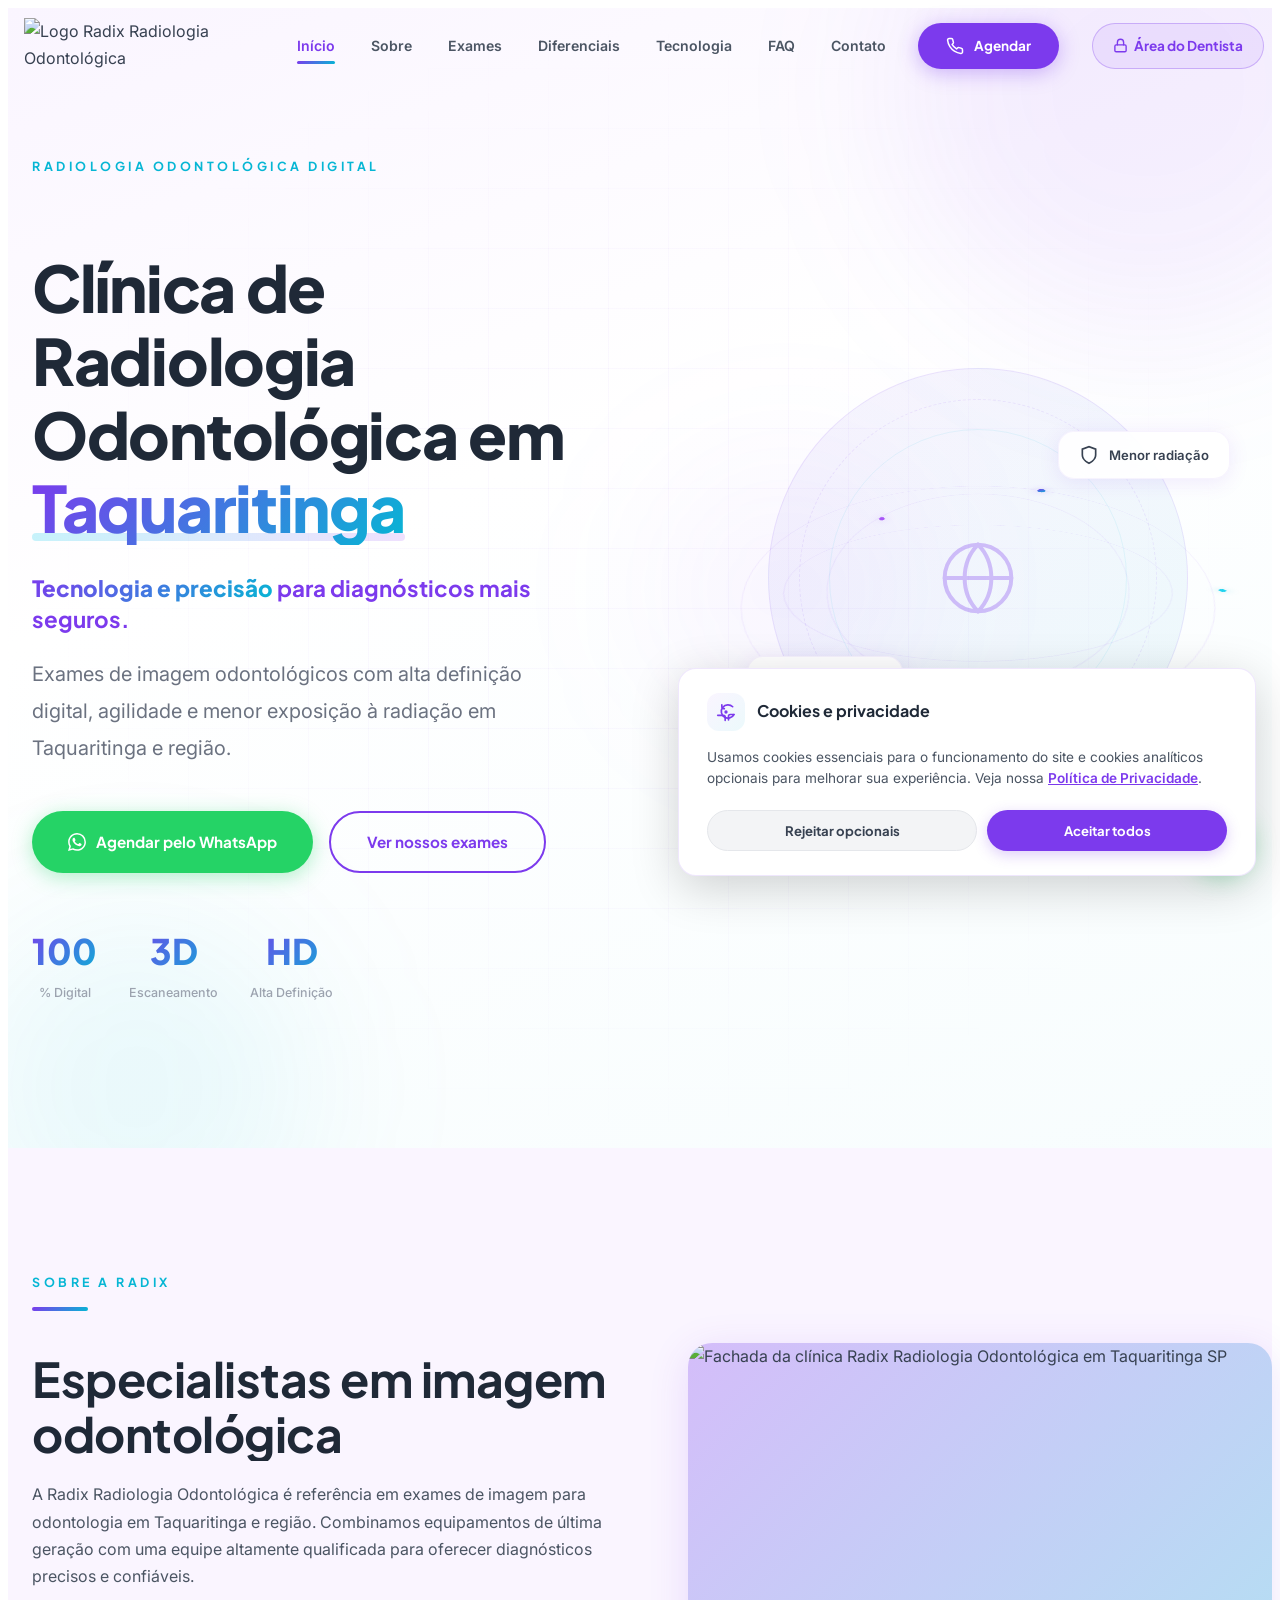
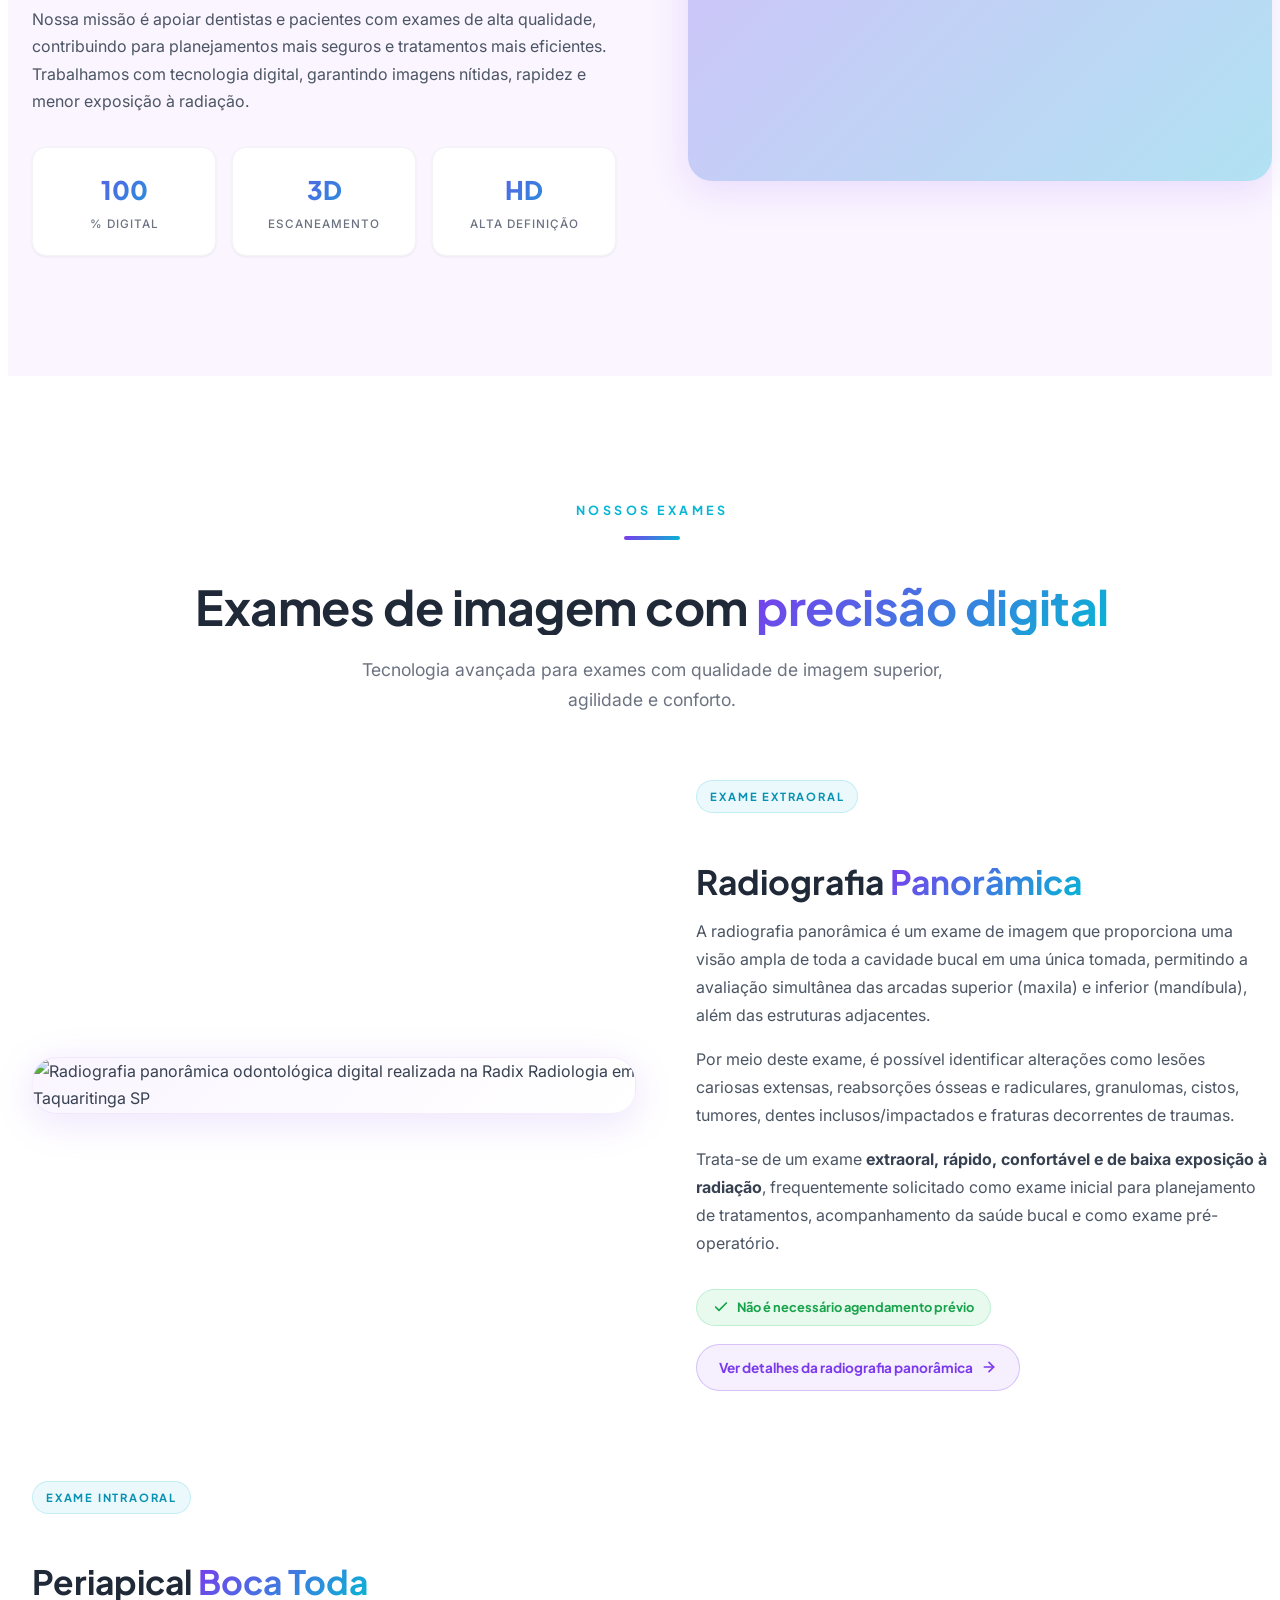
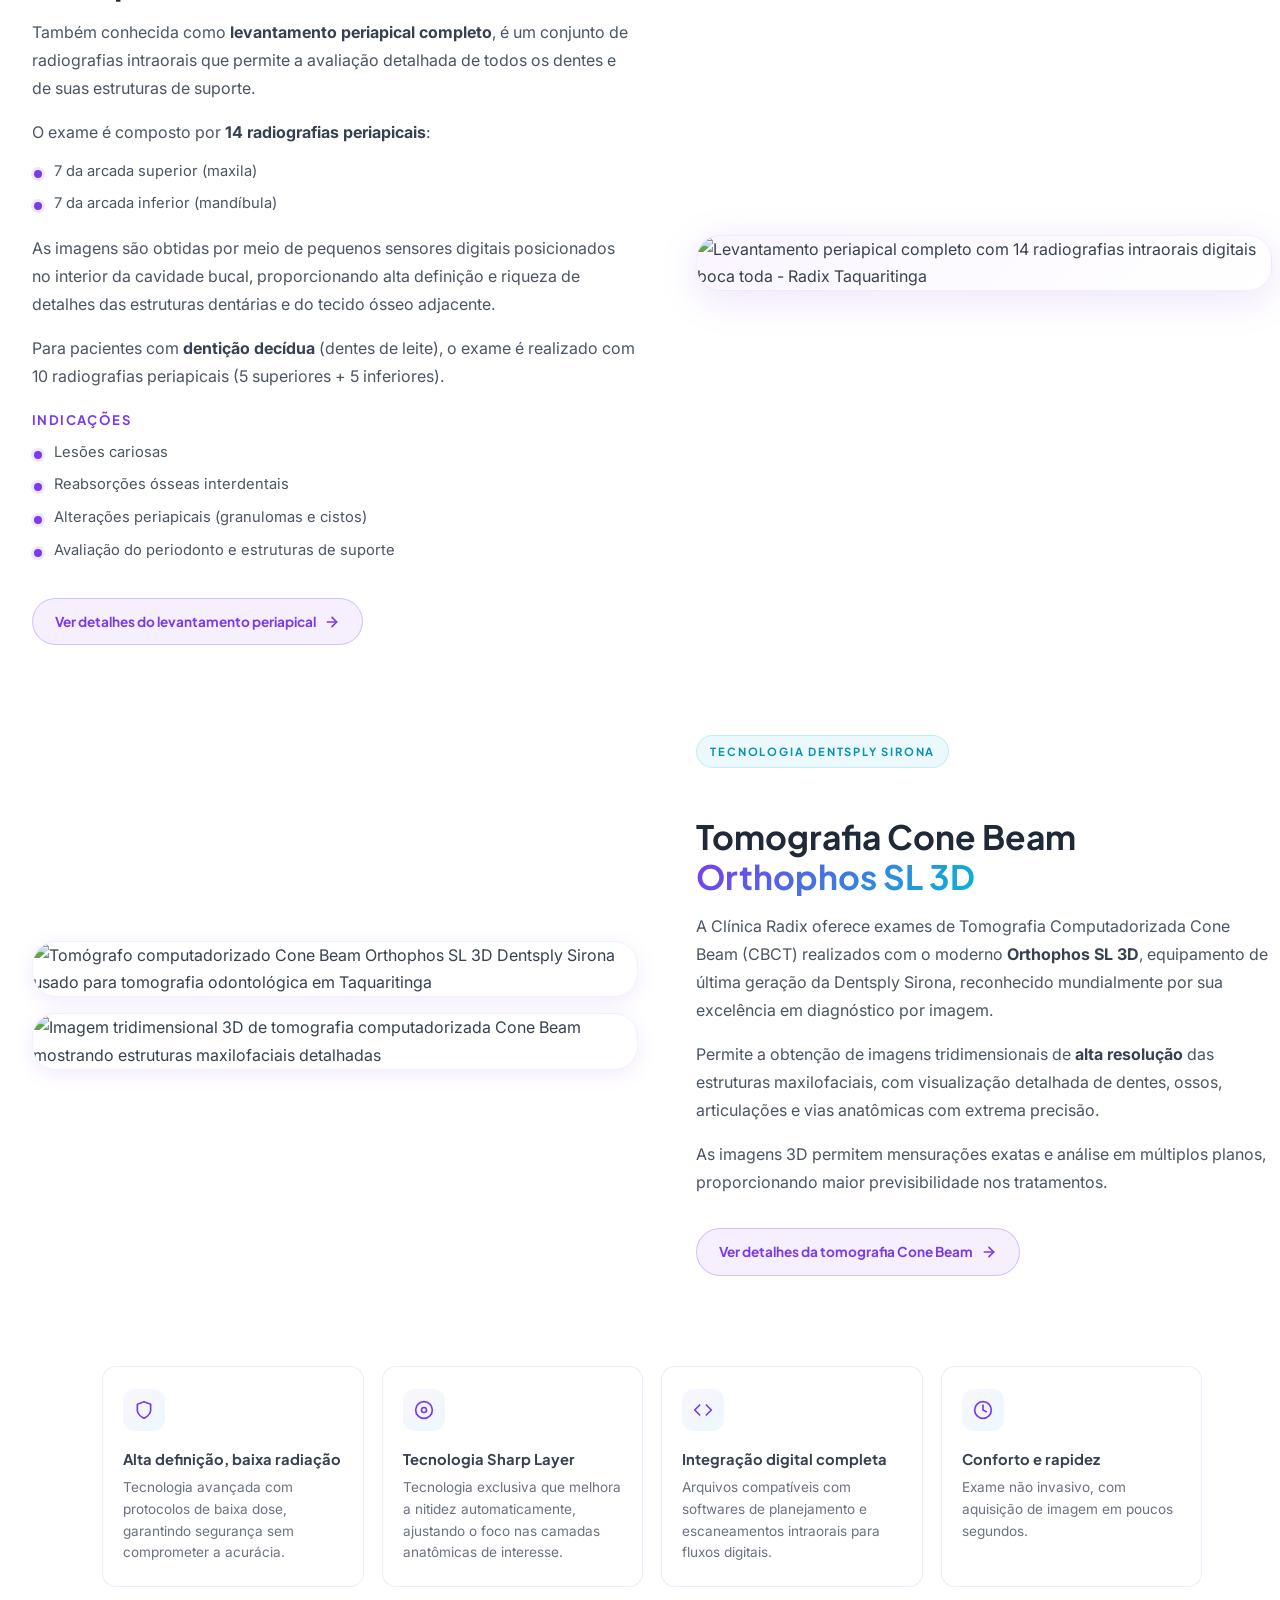
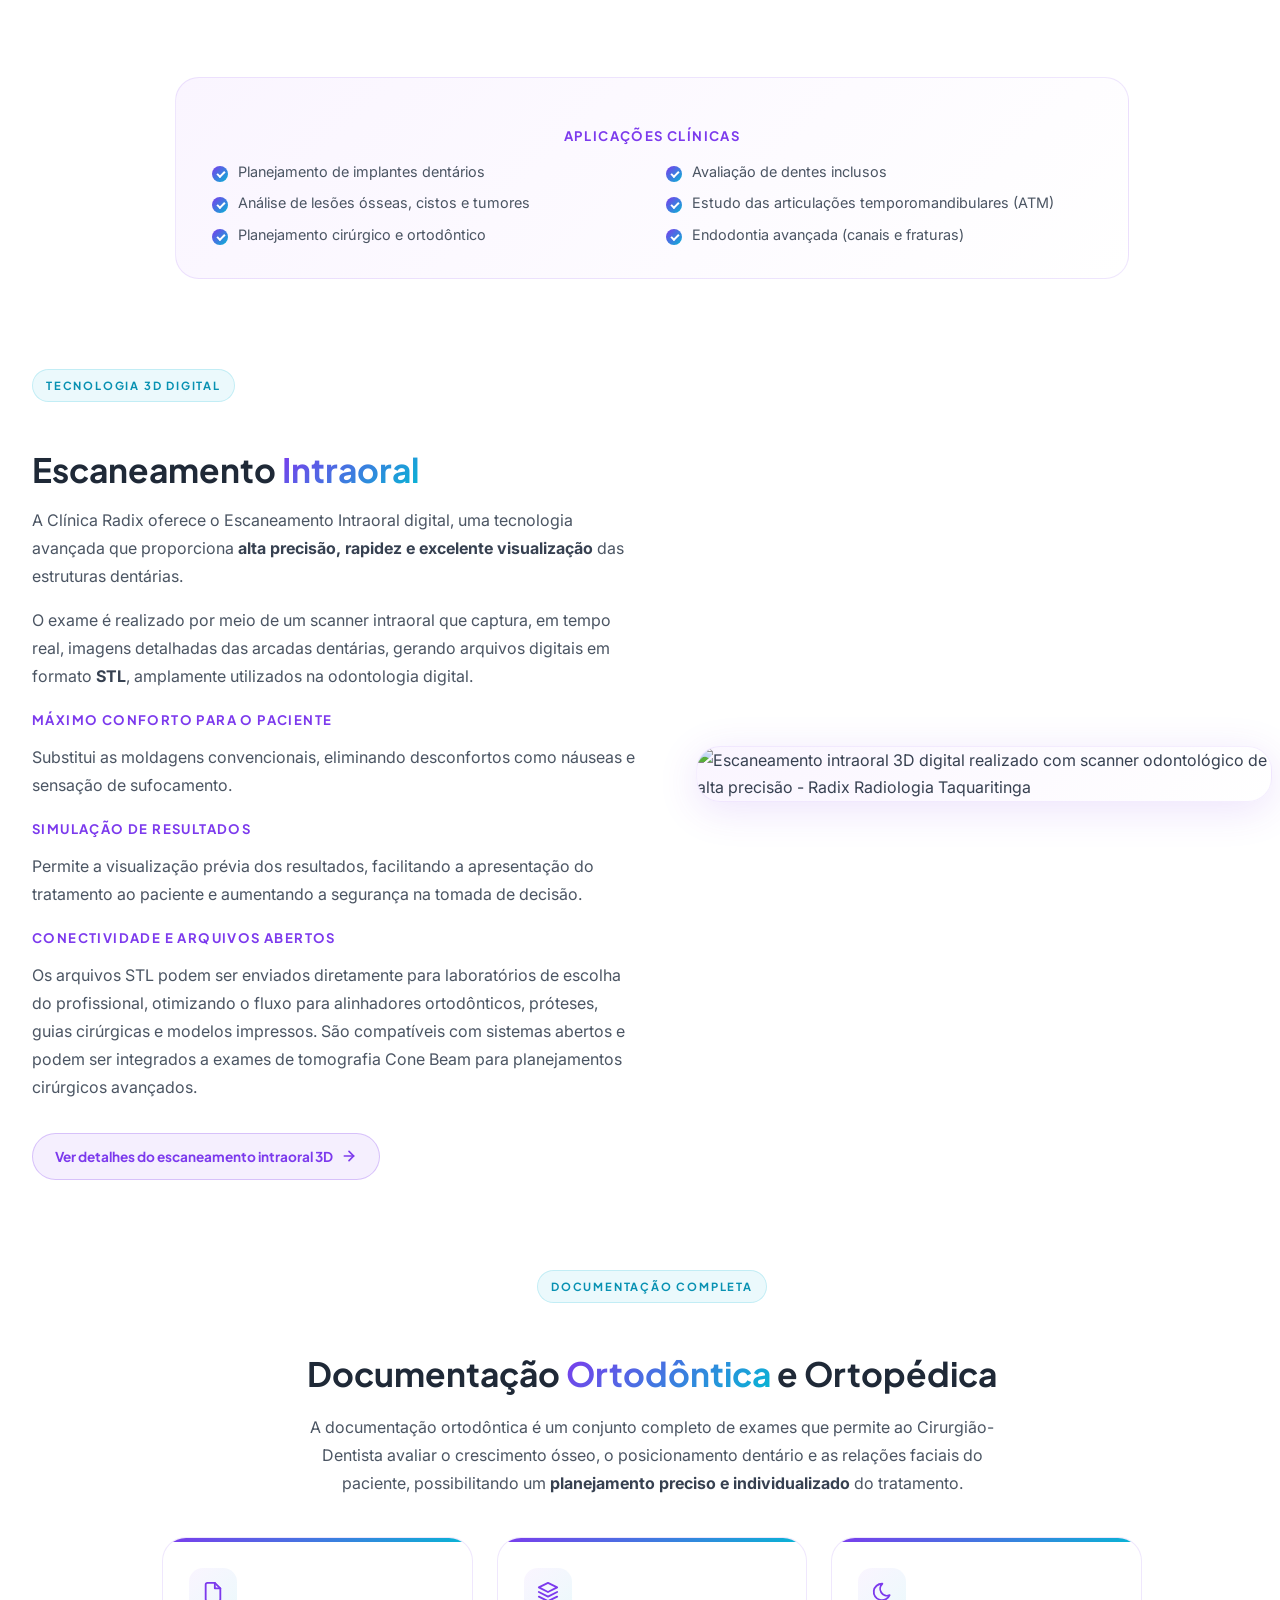
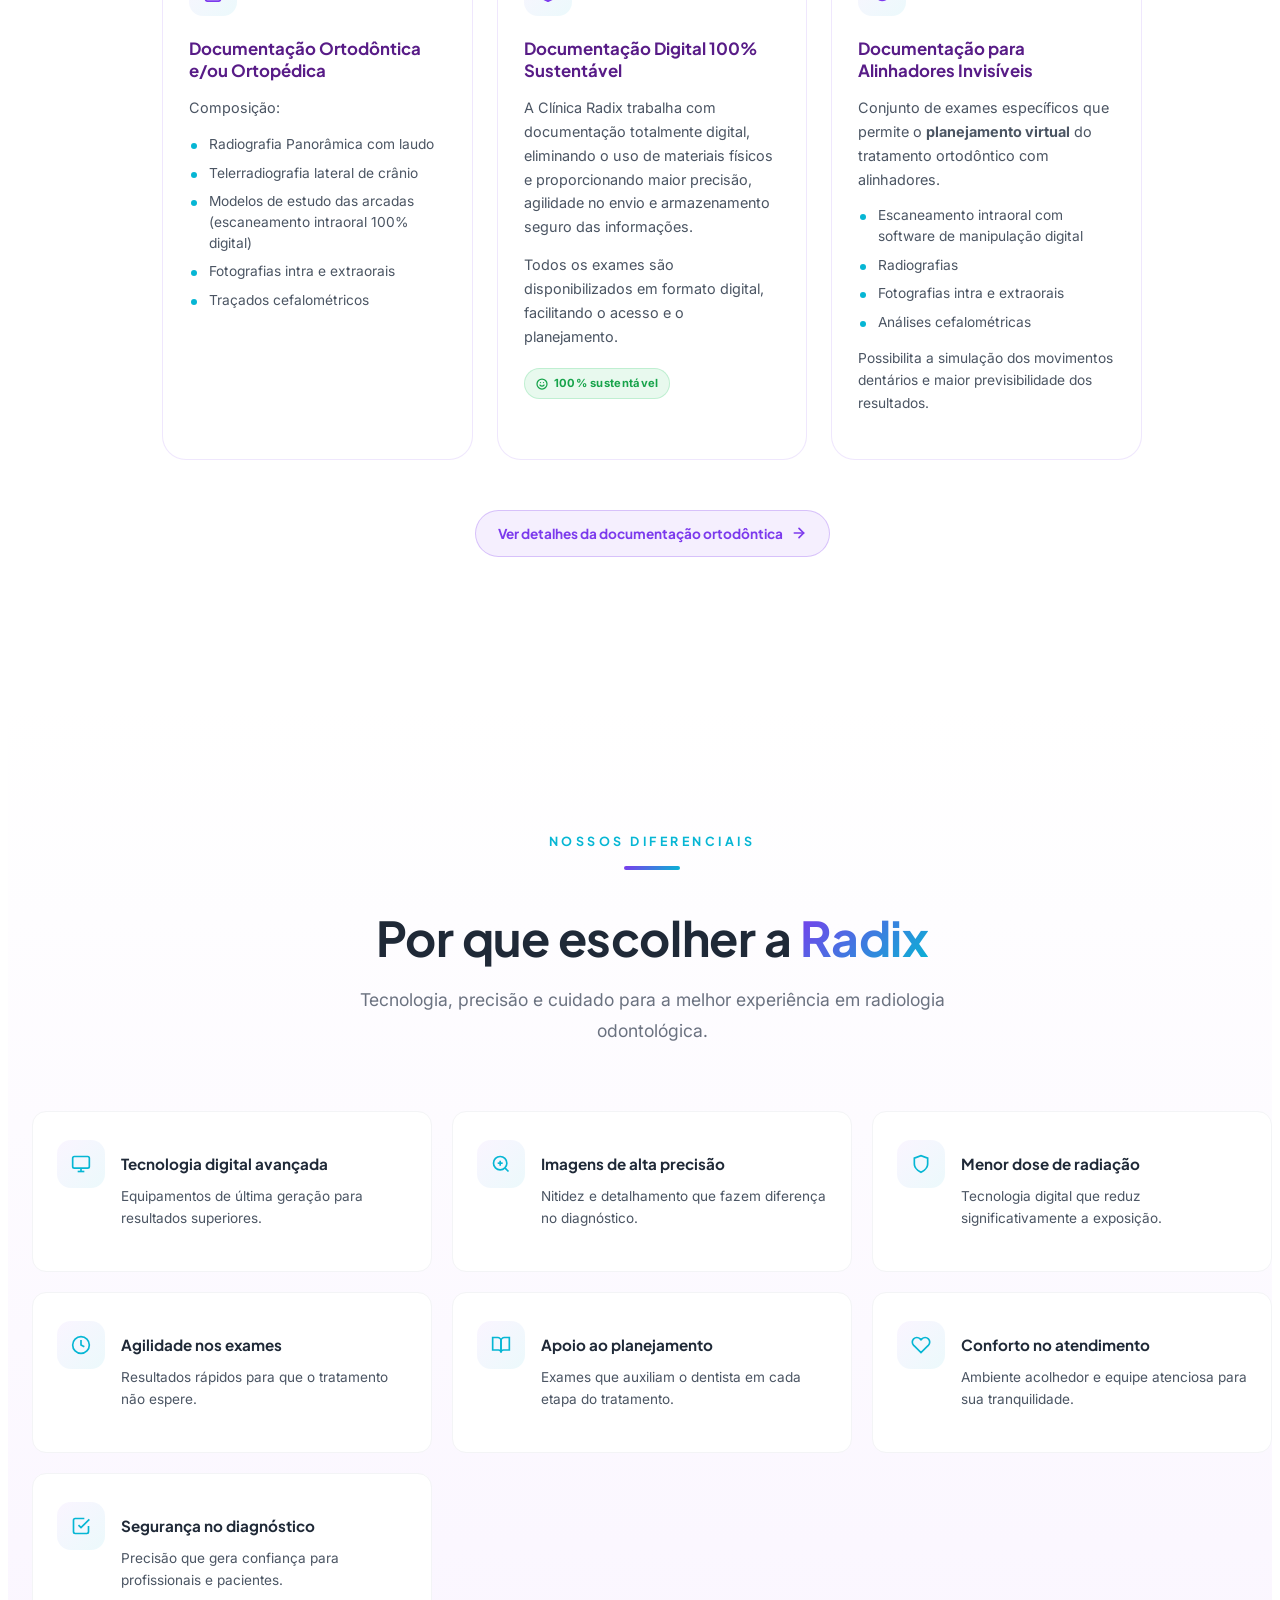
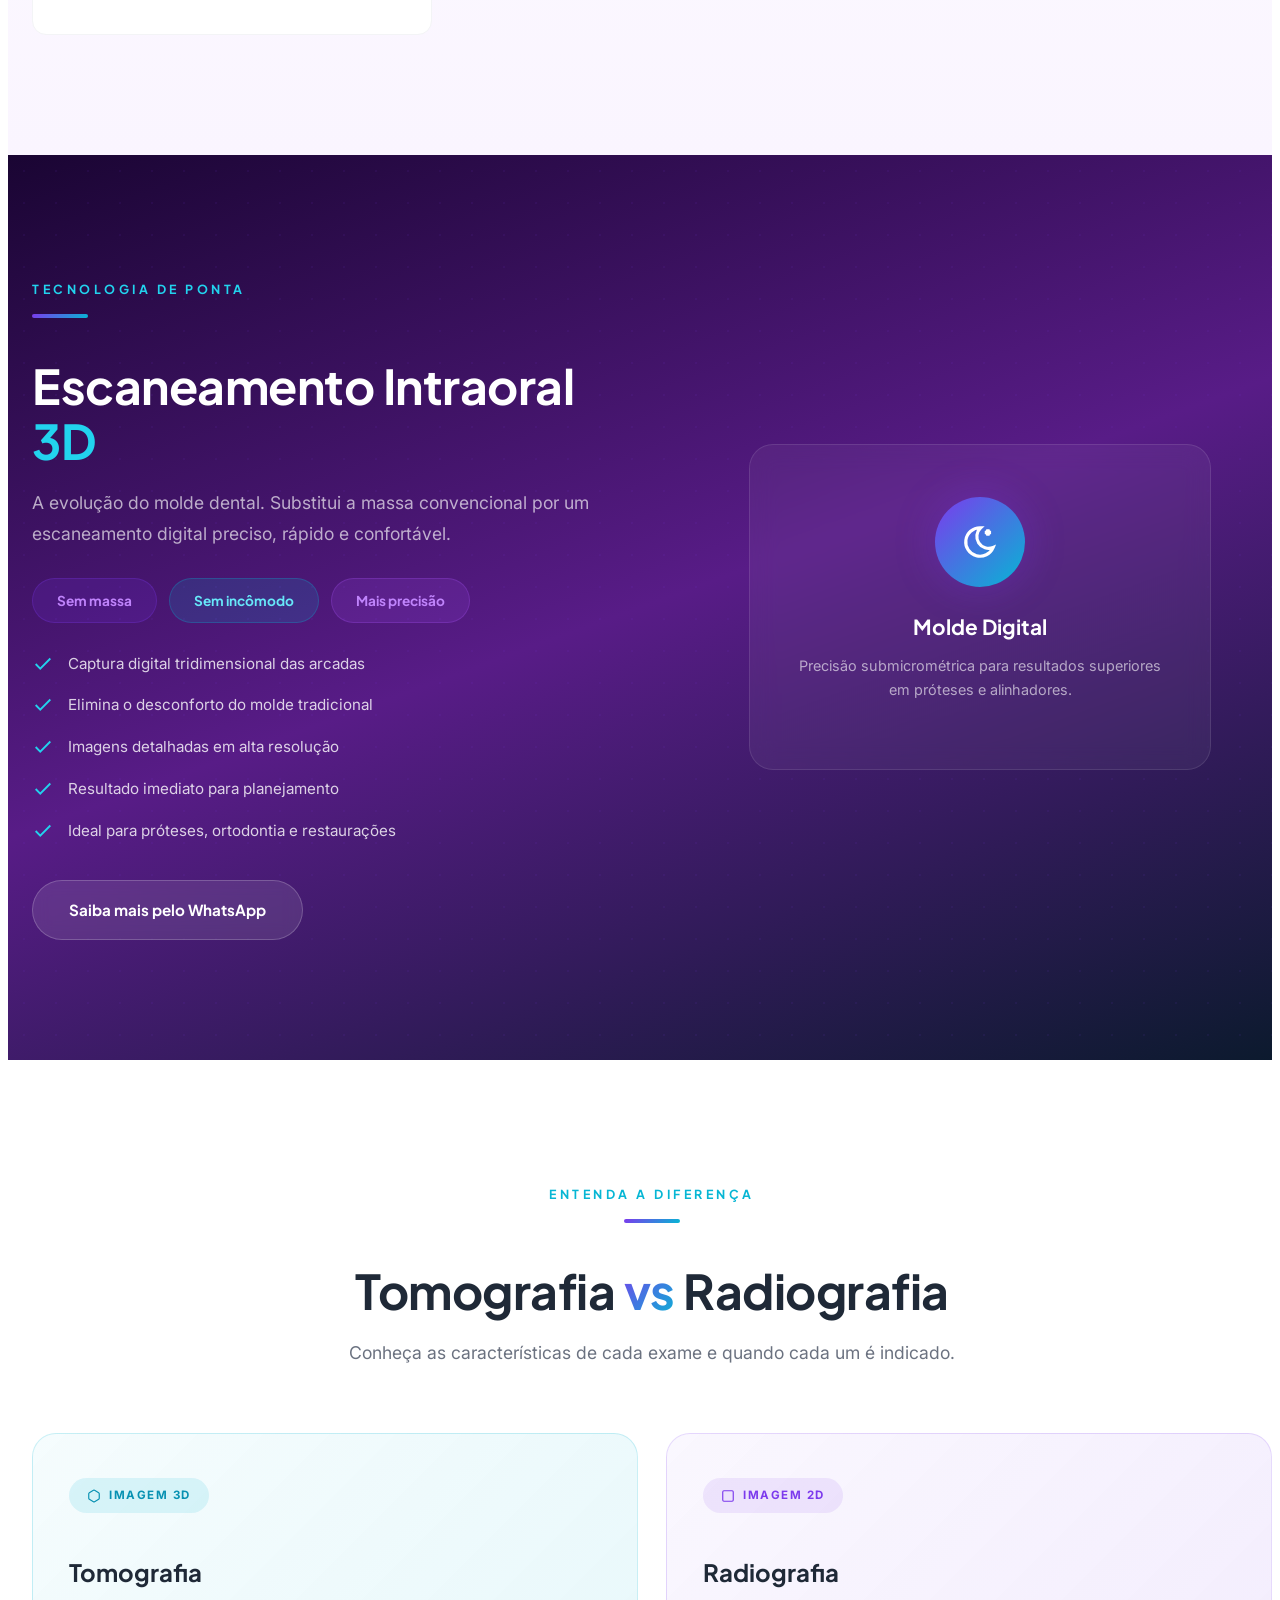
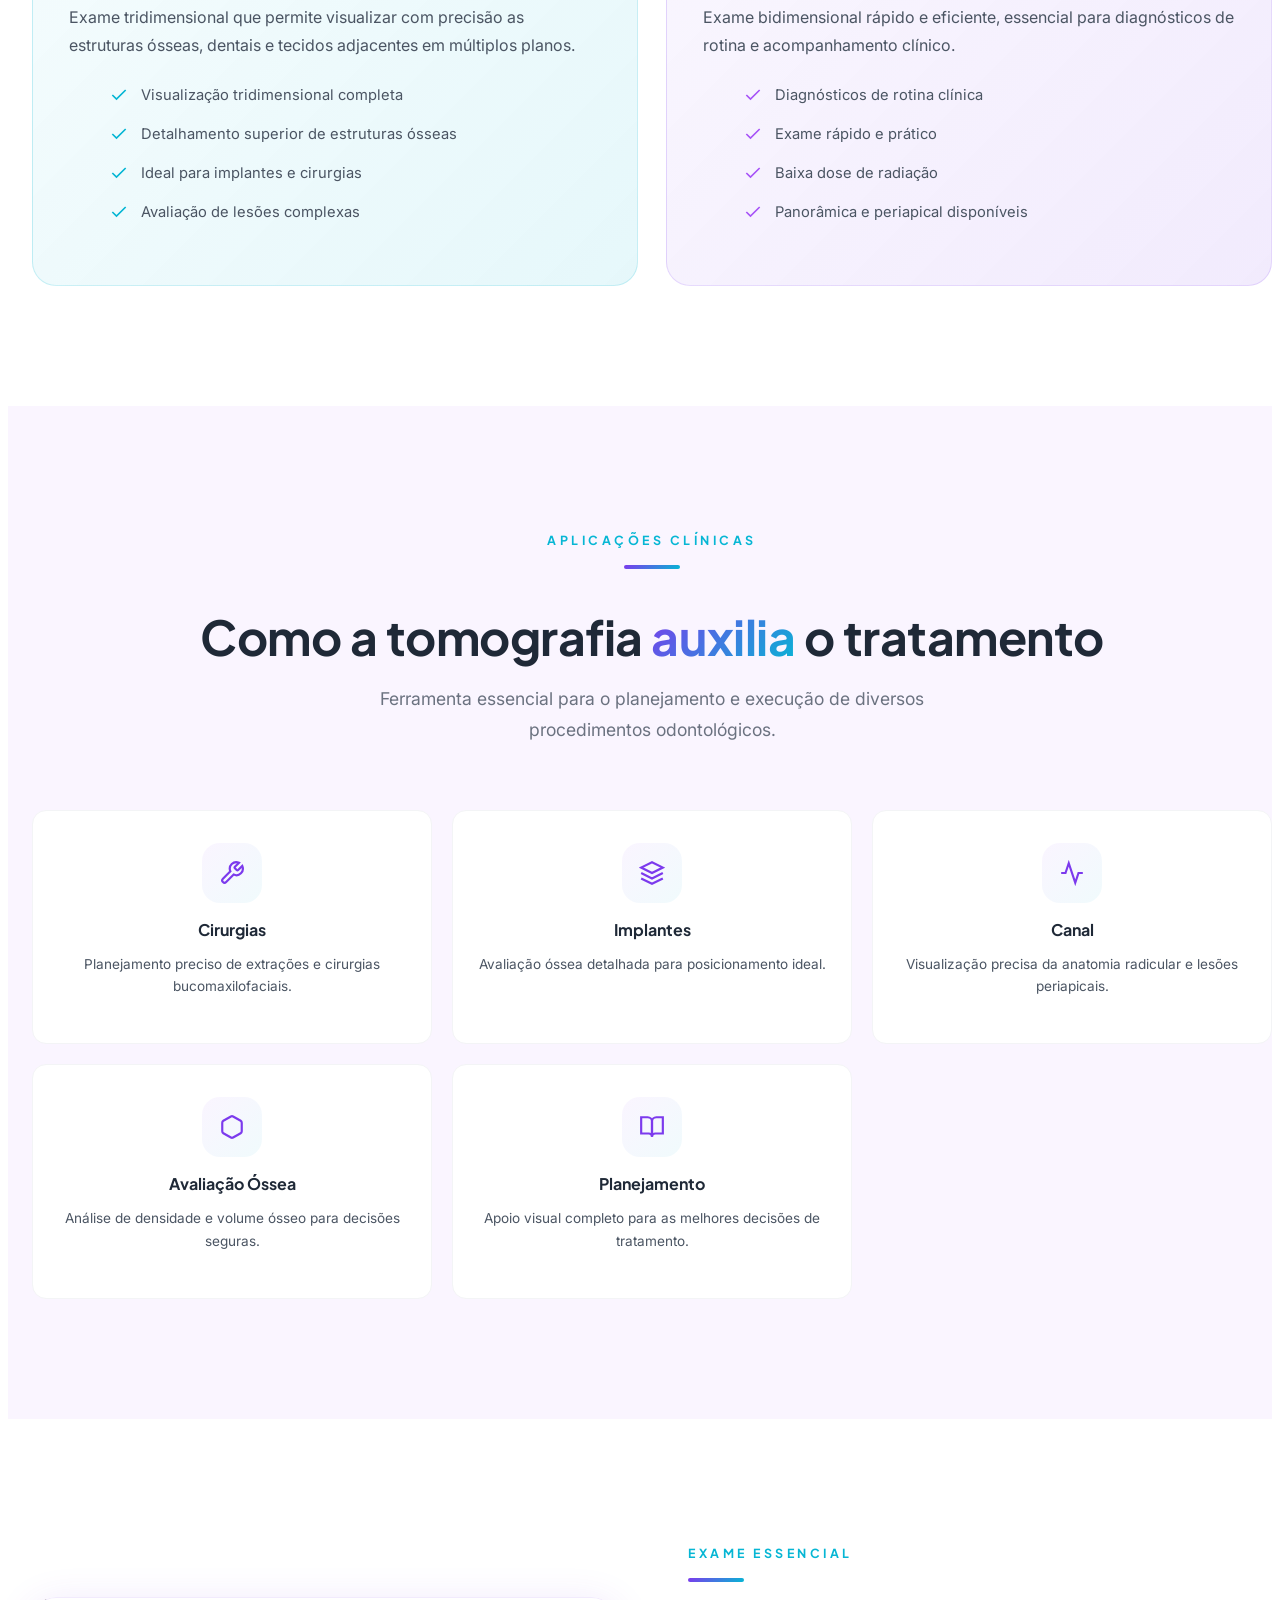
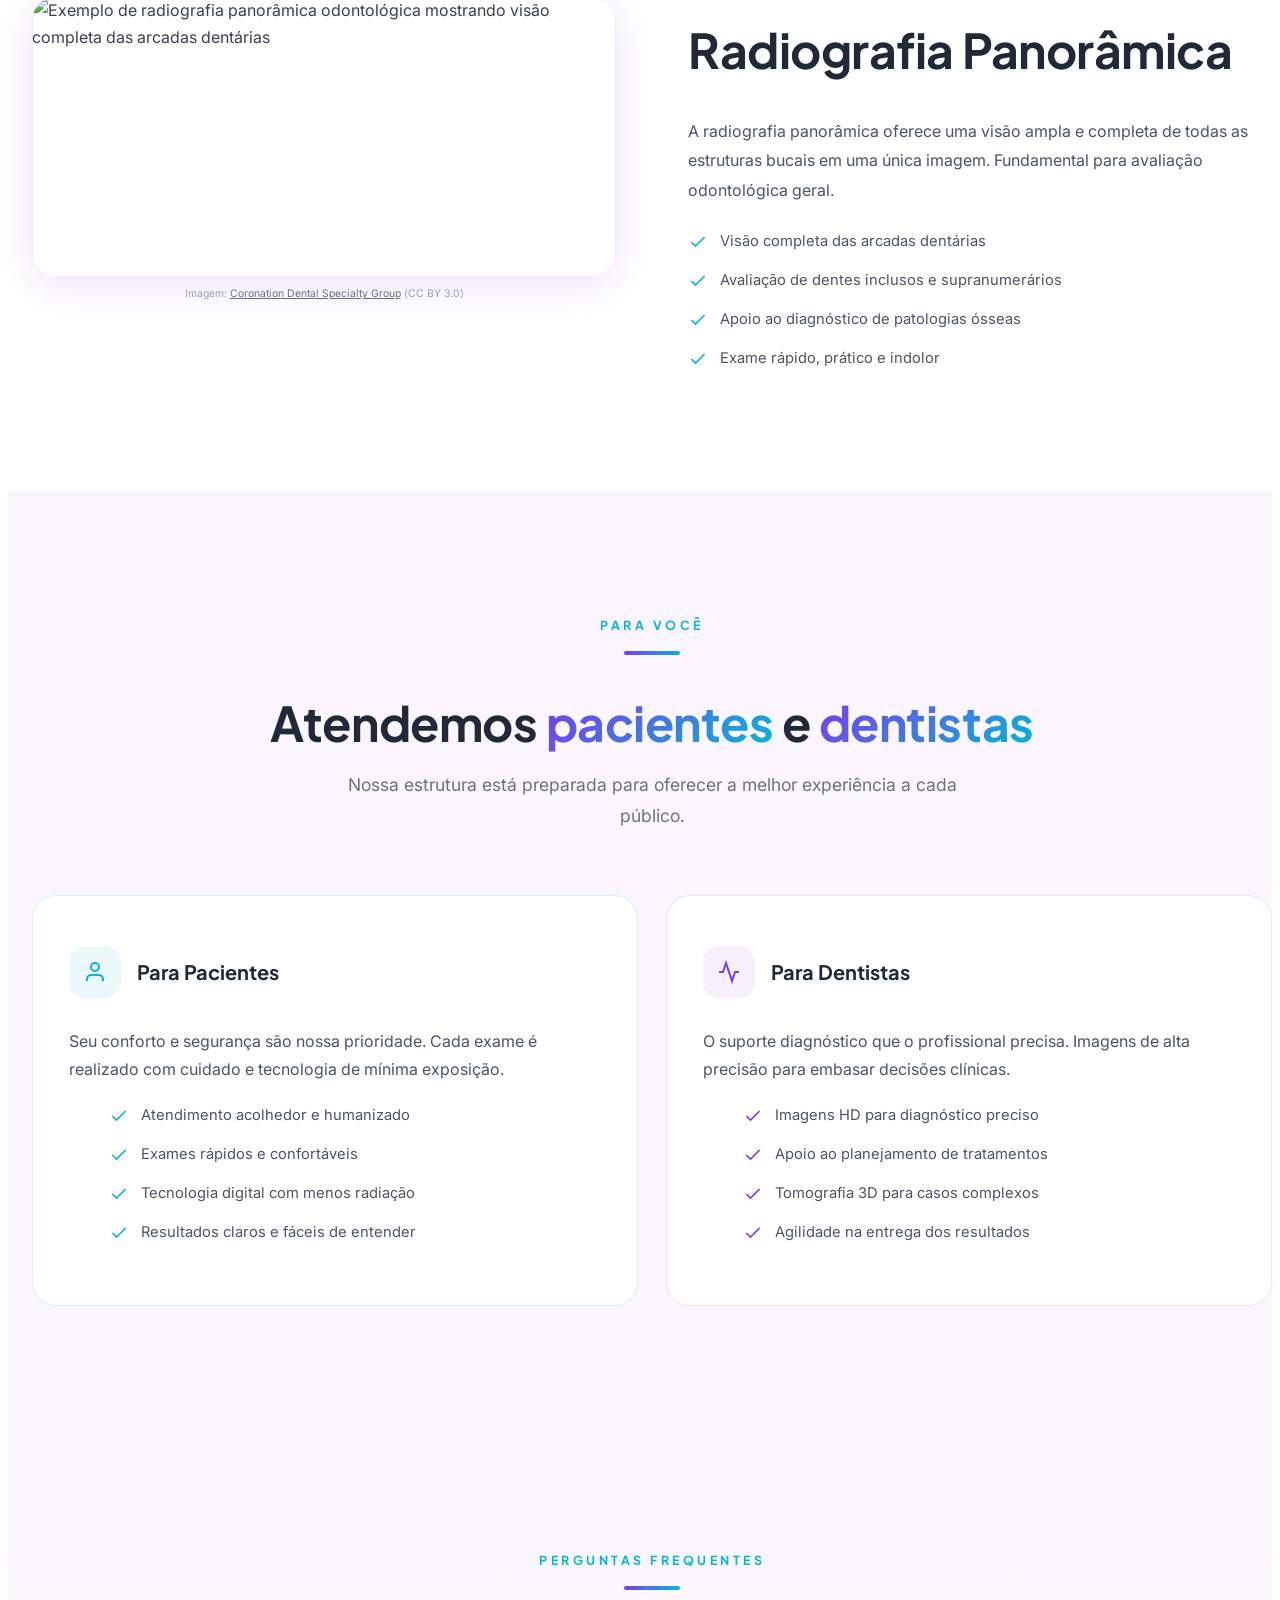
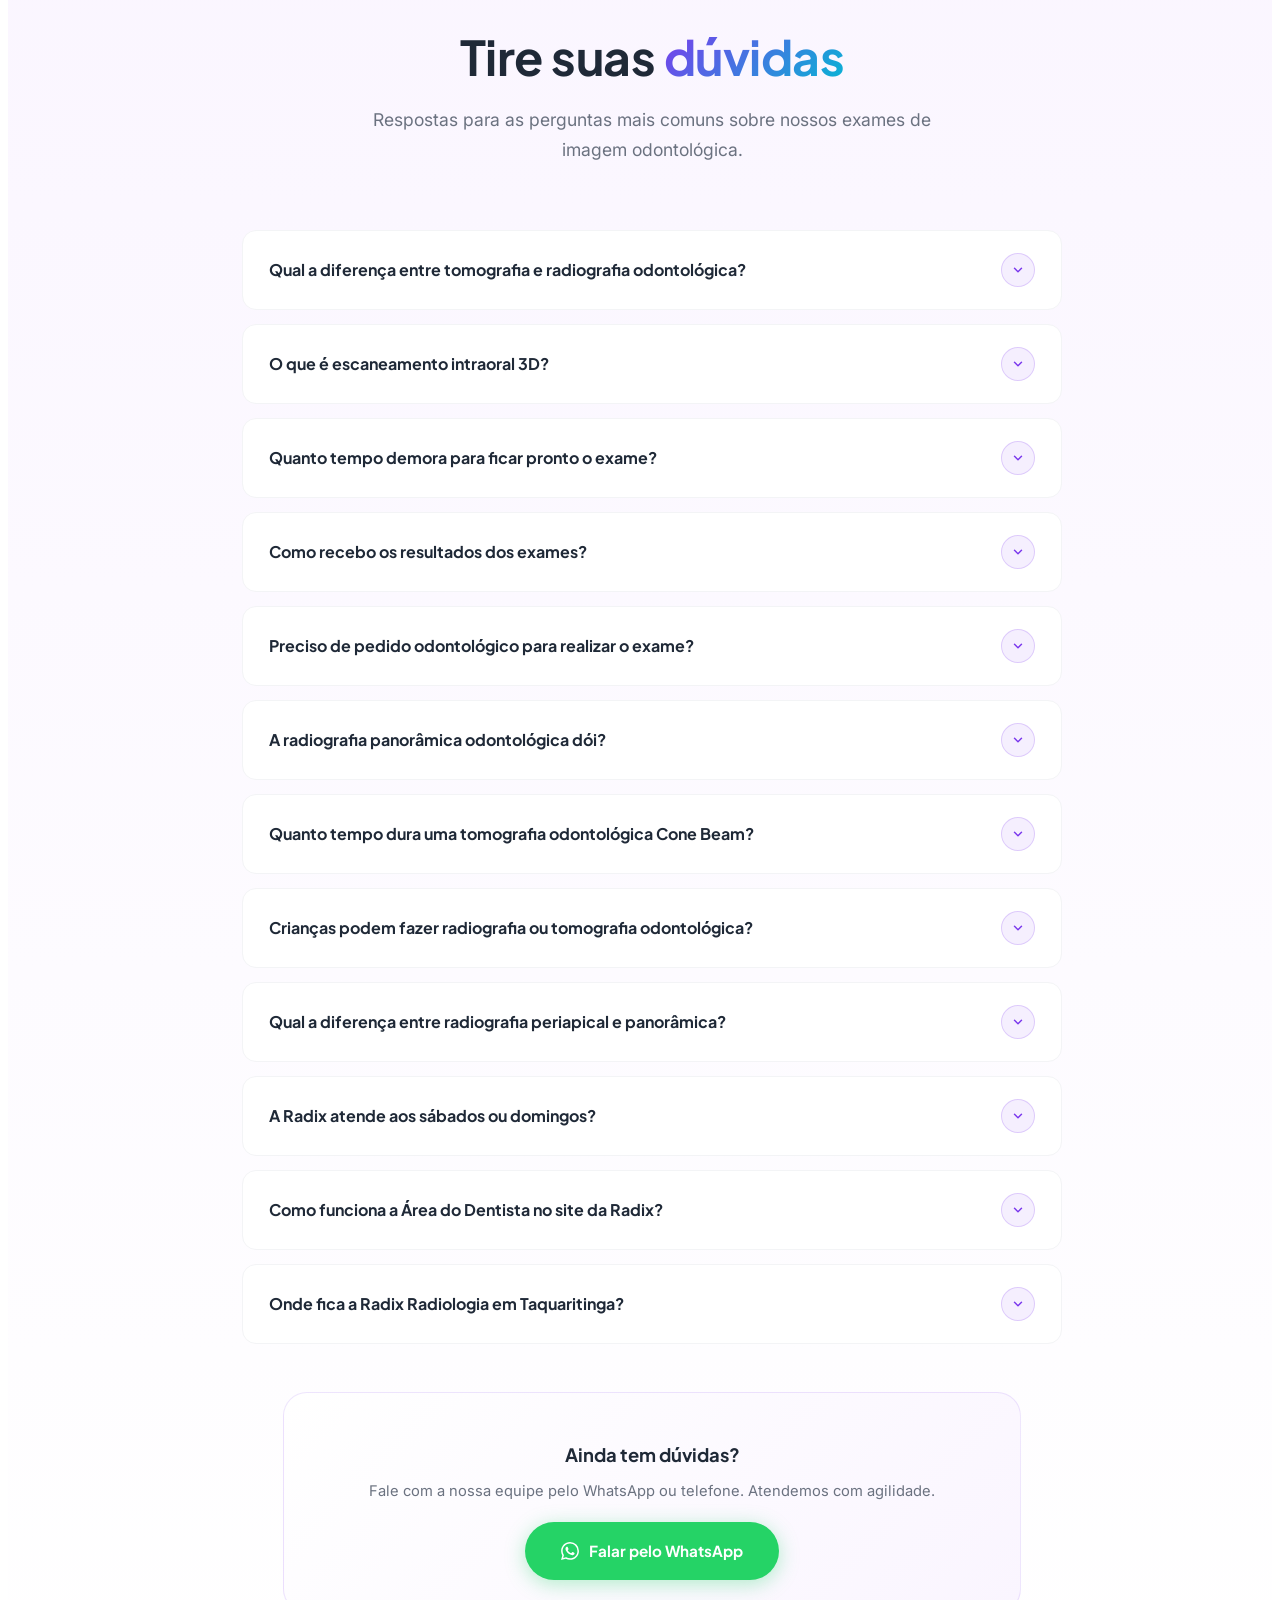
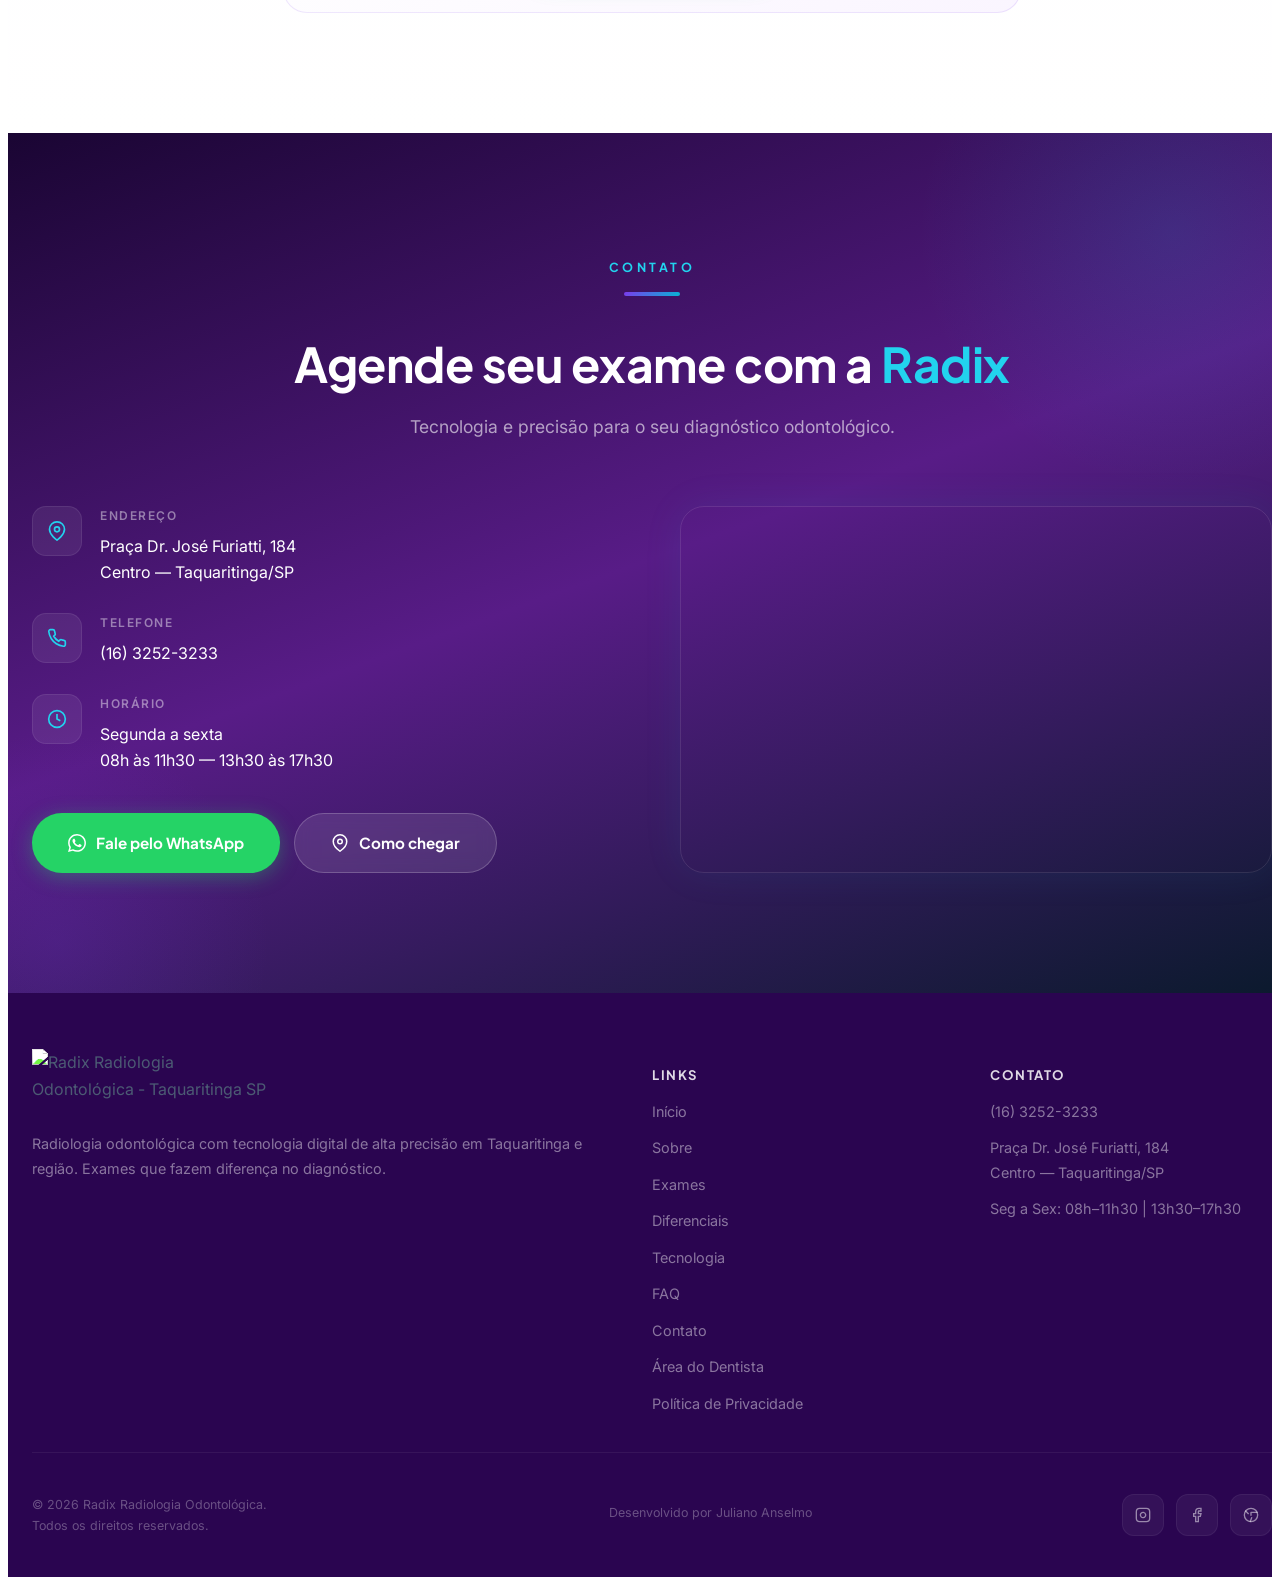
==== commit d8762797: "feat(seo+analytics): CTR Tier 3 + GoatCounter + Search Console + Guia GitHub Pages CTR TIER 3 - Titl" ====
--- a/index.html
+++ b/index.html
@@ -6,13 +6,16 @@
     <meta http-equiv="X-UA-Compatible" content="IE=edge">
 
     <!-- SEO Principal -->
-    <title>Radiologia Odontol&oacute;gica em Taquaritinga SP | Tomografia 3D e Radiografia Digital - Radix</title>
-    <meta name="description" content="Cl&iacute;nica de radiologia odontol&oacute;gica em Taquaritinga SP. Radiografia panor&acirc;mica, periapical, tomografia computadorizada Cone Beam Orthophos SL 3D, escaneamento intraoral e documenta&ccedil;&atilde;o ortod&ocirc;ntica 100% digital. Atendimento r&aacute;pido. Ligue (16) 3252-3233.">
+    <title>Radiologia Odontol&oacute;gica em Taquaritinga SP | Resultado no Mesmo Dia &#9889; Radix</title>
+    <meta name="description" content="&#9889; Resultado no mesmo dia! Cl&iacute;nica de radiologia odontol&oacute;gica em Taquaritinga SP. Tomografia Cone Beam 3D, radiografia panor&acirc;mica, periapical e escaneamento intraoral. 100% digital, baixa radia&ccedil;&atilde;o, sem agendamento na panor&acirc;mica. &#9742; (16) 3252-3233.">
     <meta name="keywords" content="radiologia odontol&oacute;gica Taquaritinga, radiografia panor&acirc;mica Taquaritinga, tomografia odontol&oacute;gica Taquaritinga SP, escaneamento intraoral 3D Taquaritinga, documenta&ccedil;&atilde;o ortod&ocirc;ntica Taquaritinga, radiografia digital Taquaritinga, cl&iacute;nica radiologia Taquaritinga SP, raio x odontol&oacute;gico Taquaritinga, cone beam Taquaritinga, periapical Taquaritinga">
     <meta name="author" content="Radix Radiologia Odontol&oacute;gica">
     <meta name="robots" content="index, follow, max-image-preview:large, max-snippet:-1, max-video-preview:-1">
     <meta name="googlebot" content="index, follow">
     <link rel="canonical" href="https://radixradiologia.com.br/">
+
+    <!-- Google Search Console - SUBSTITUIR pelo codigo real apos verificar a propriedade -->
+    <!-- <meta name="google-site-verification" content="SEU_CODIGO_AQUI"> -->
     <meta name="geo.region" content="BR-SP">
     <meta name="geo.placename" content="Taquaritinga">
     <meta name="geo.position" content="-21.4069;-48.5094">
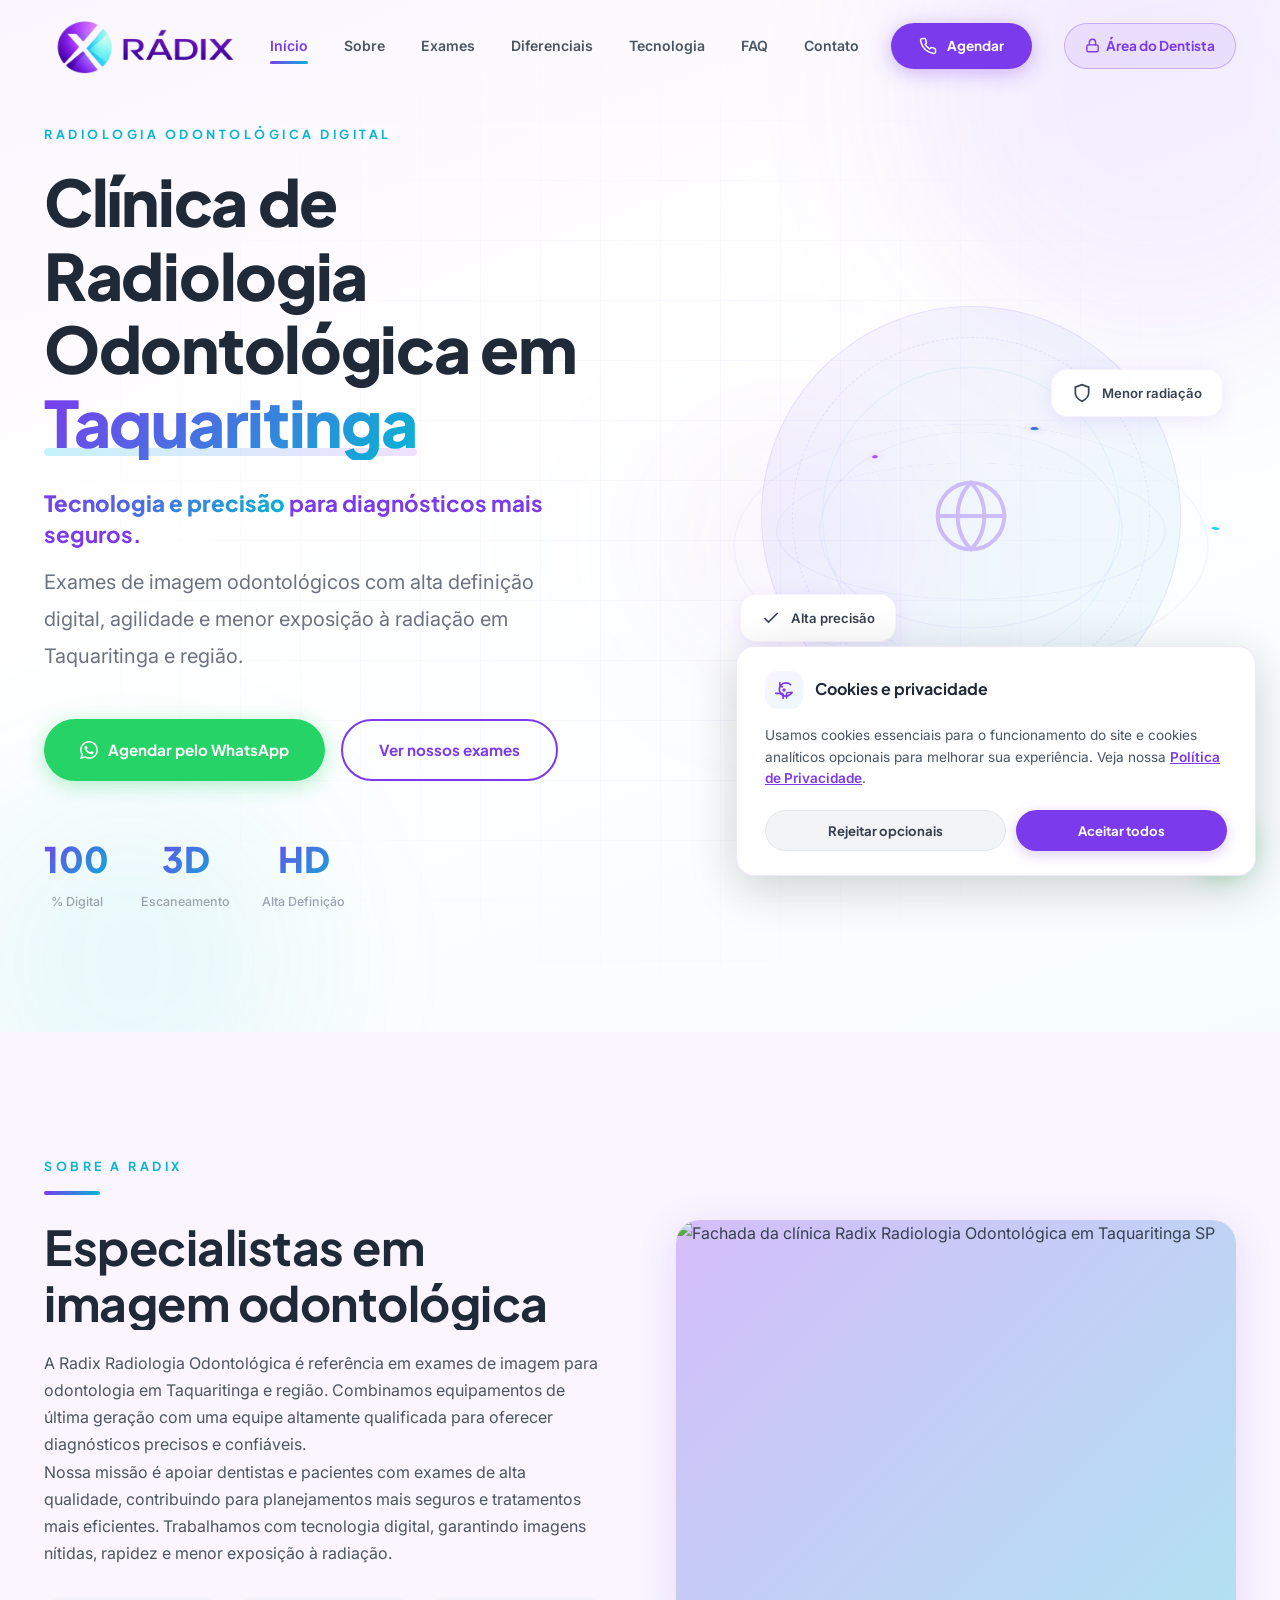
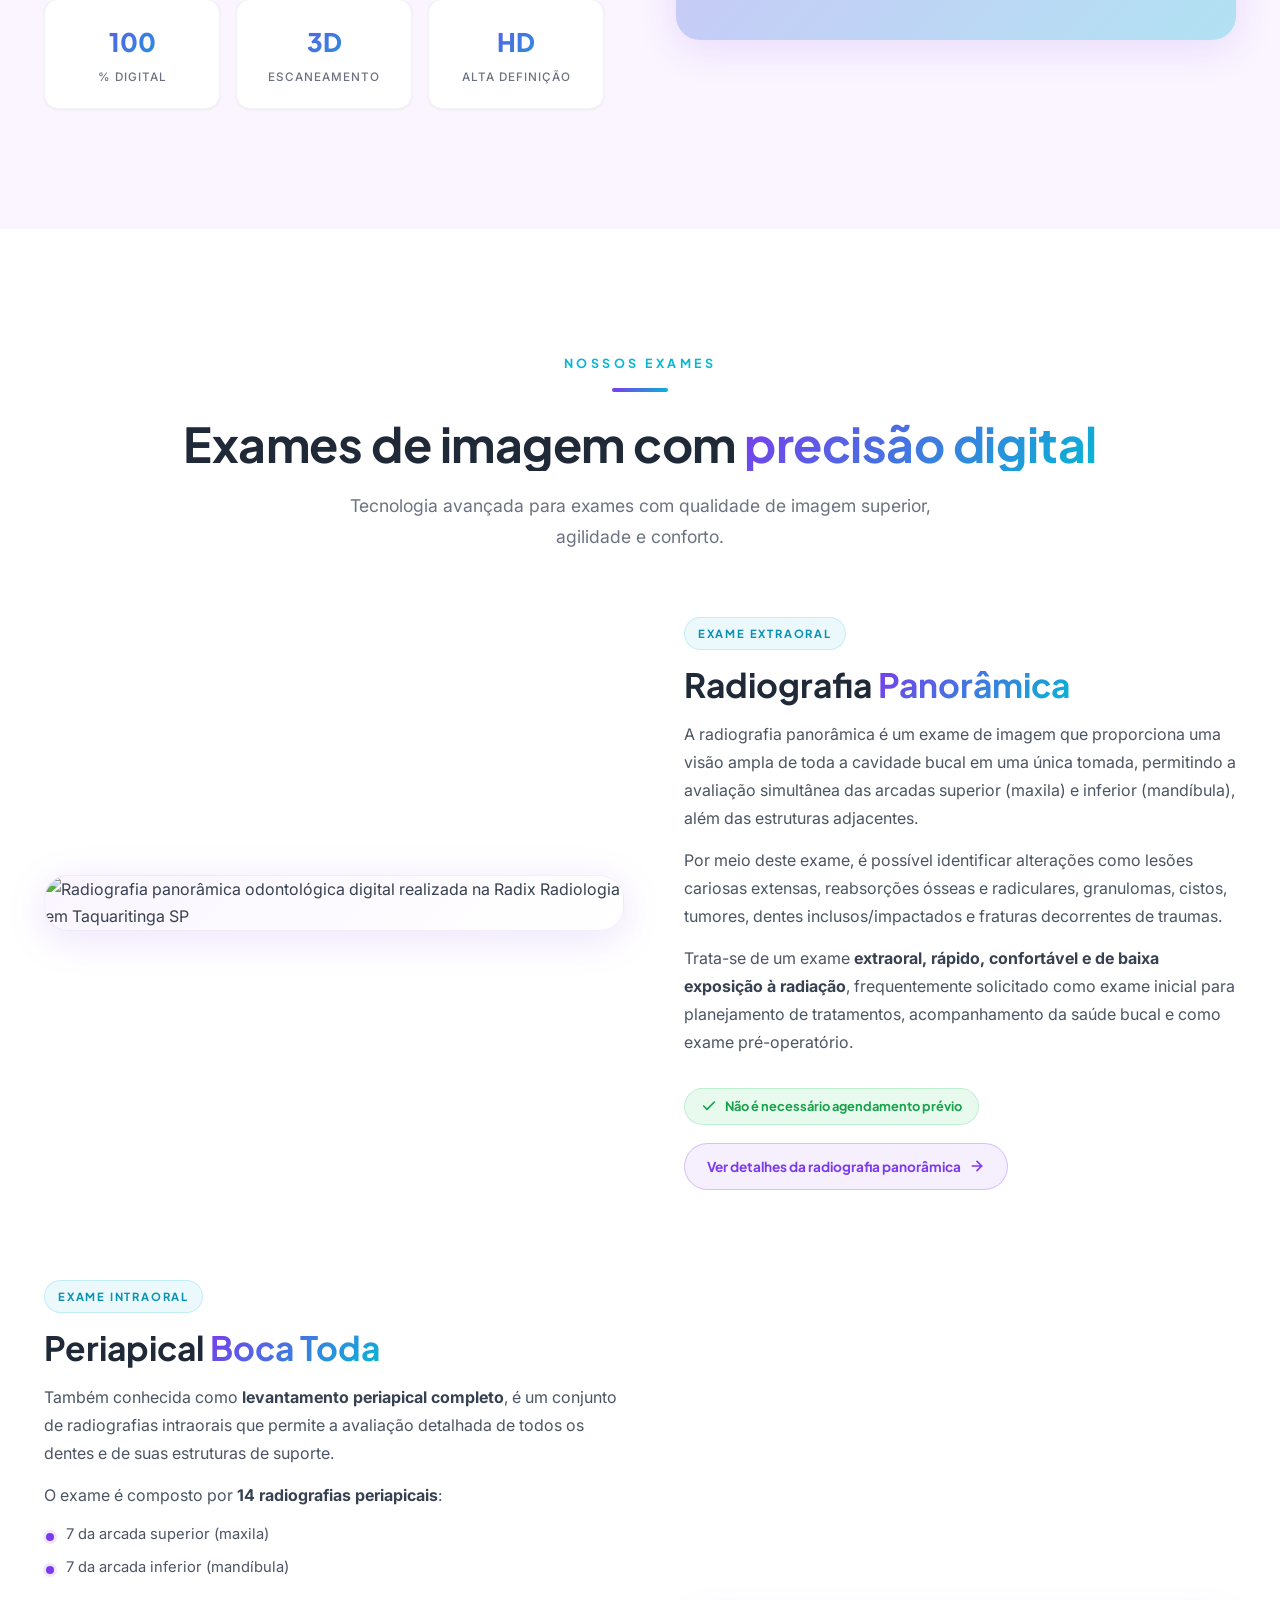
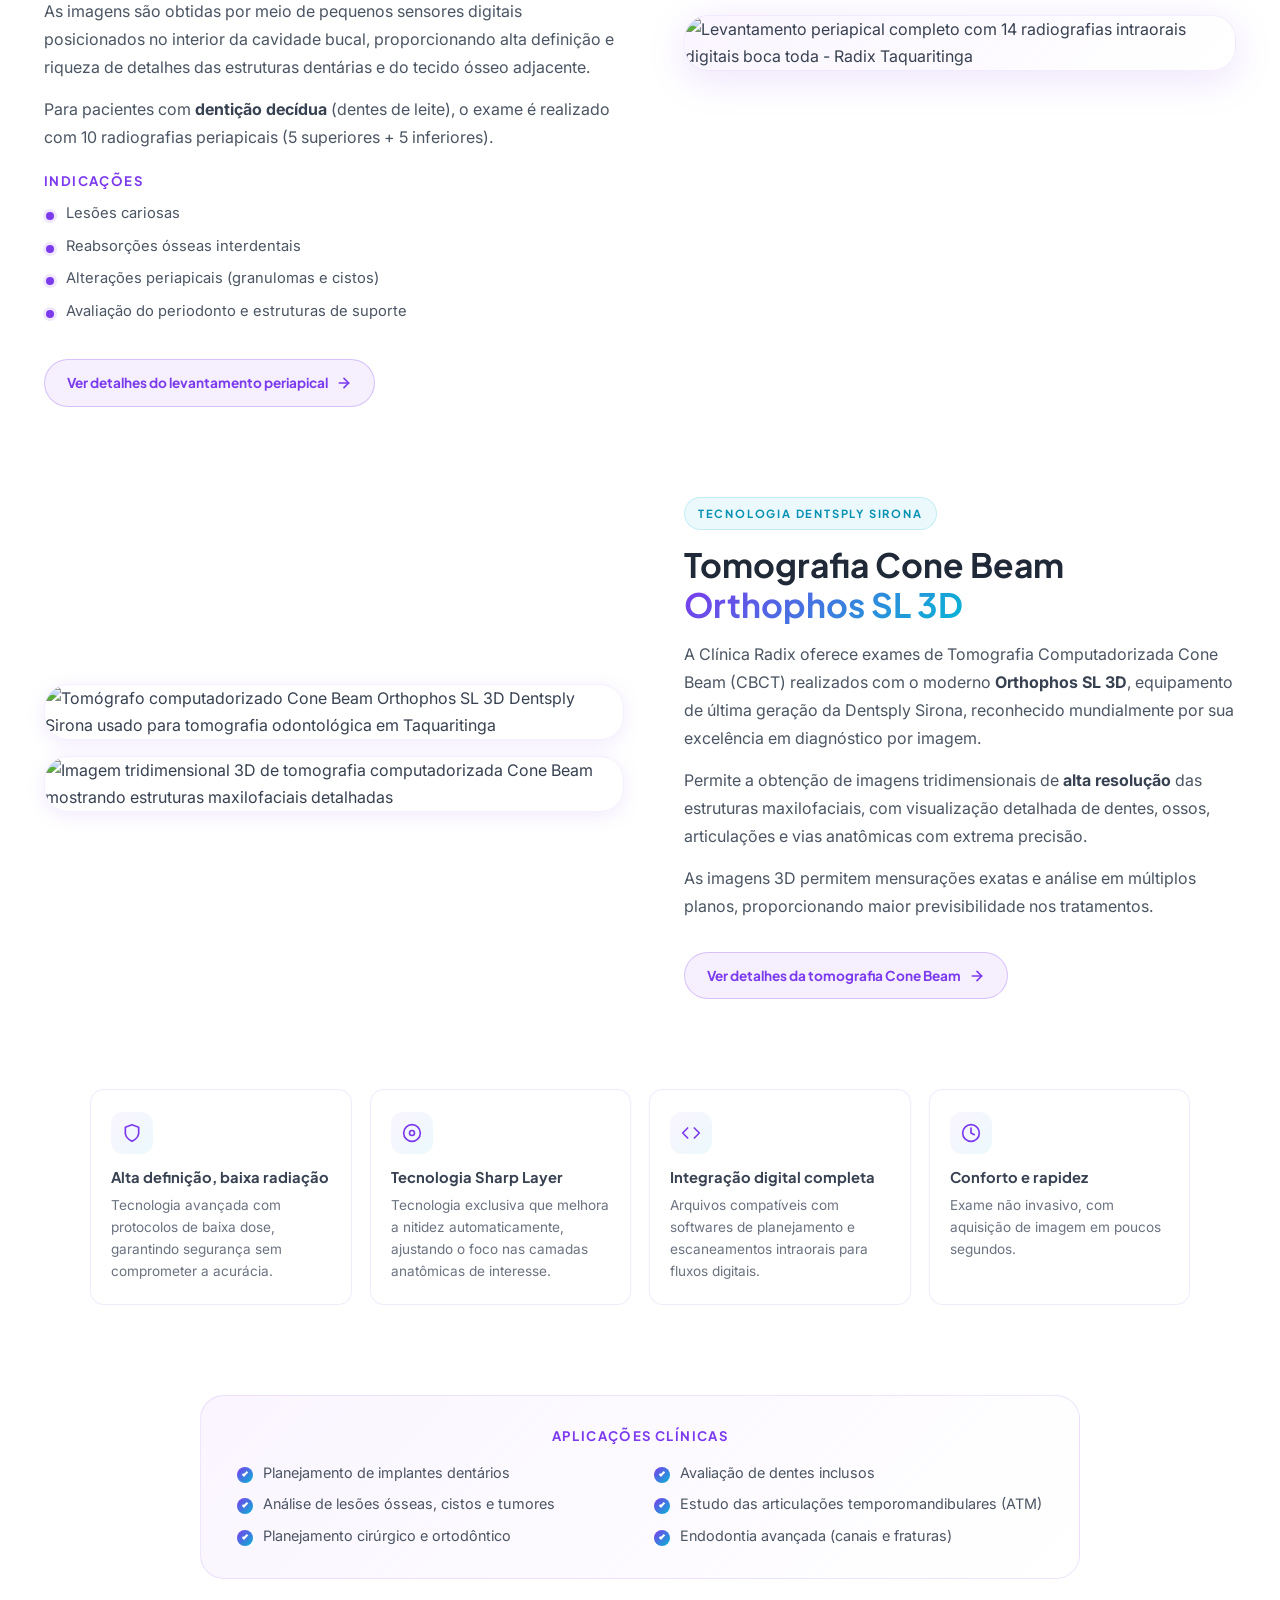
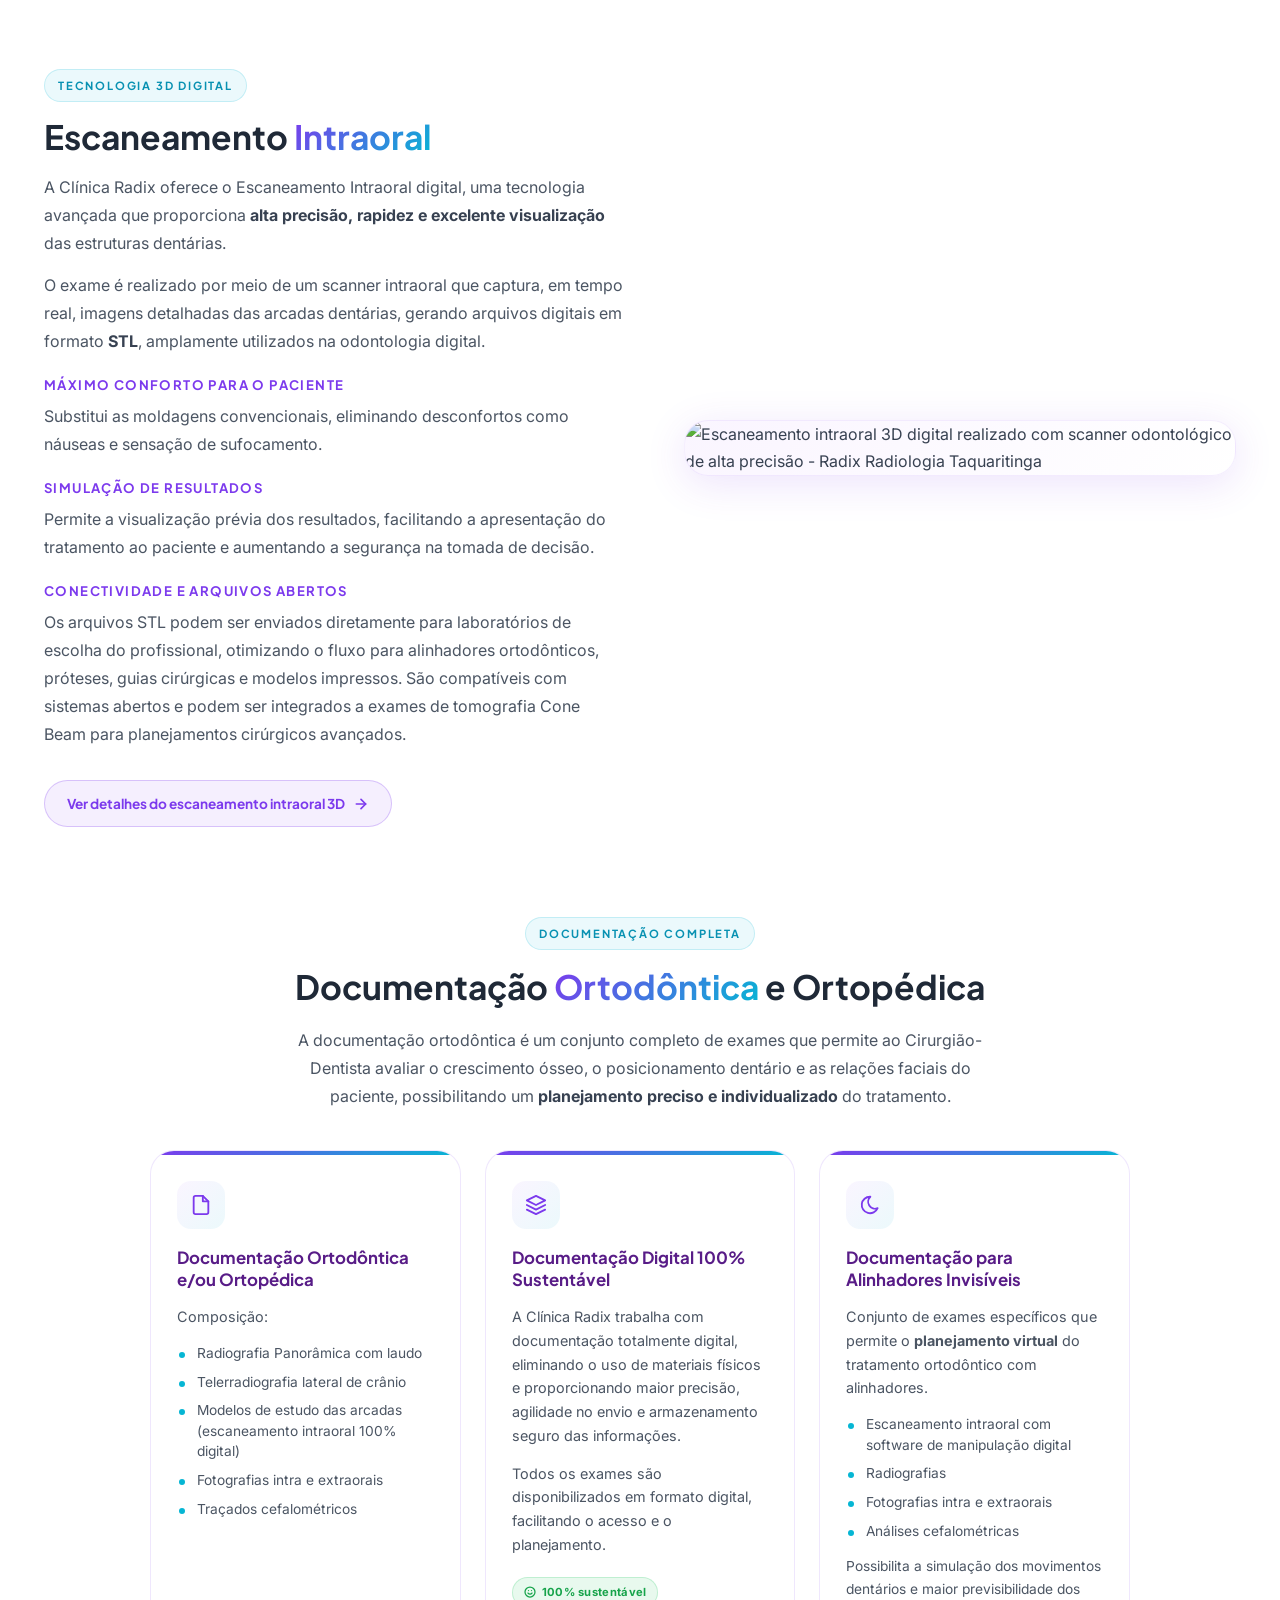
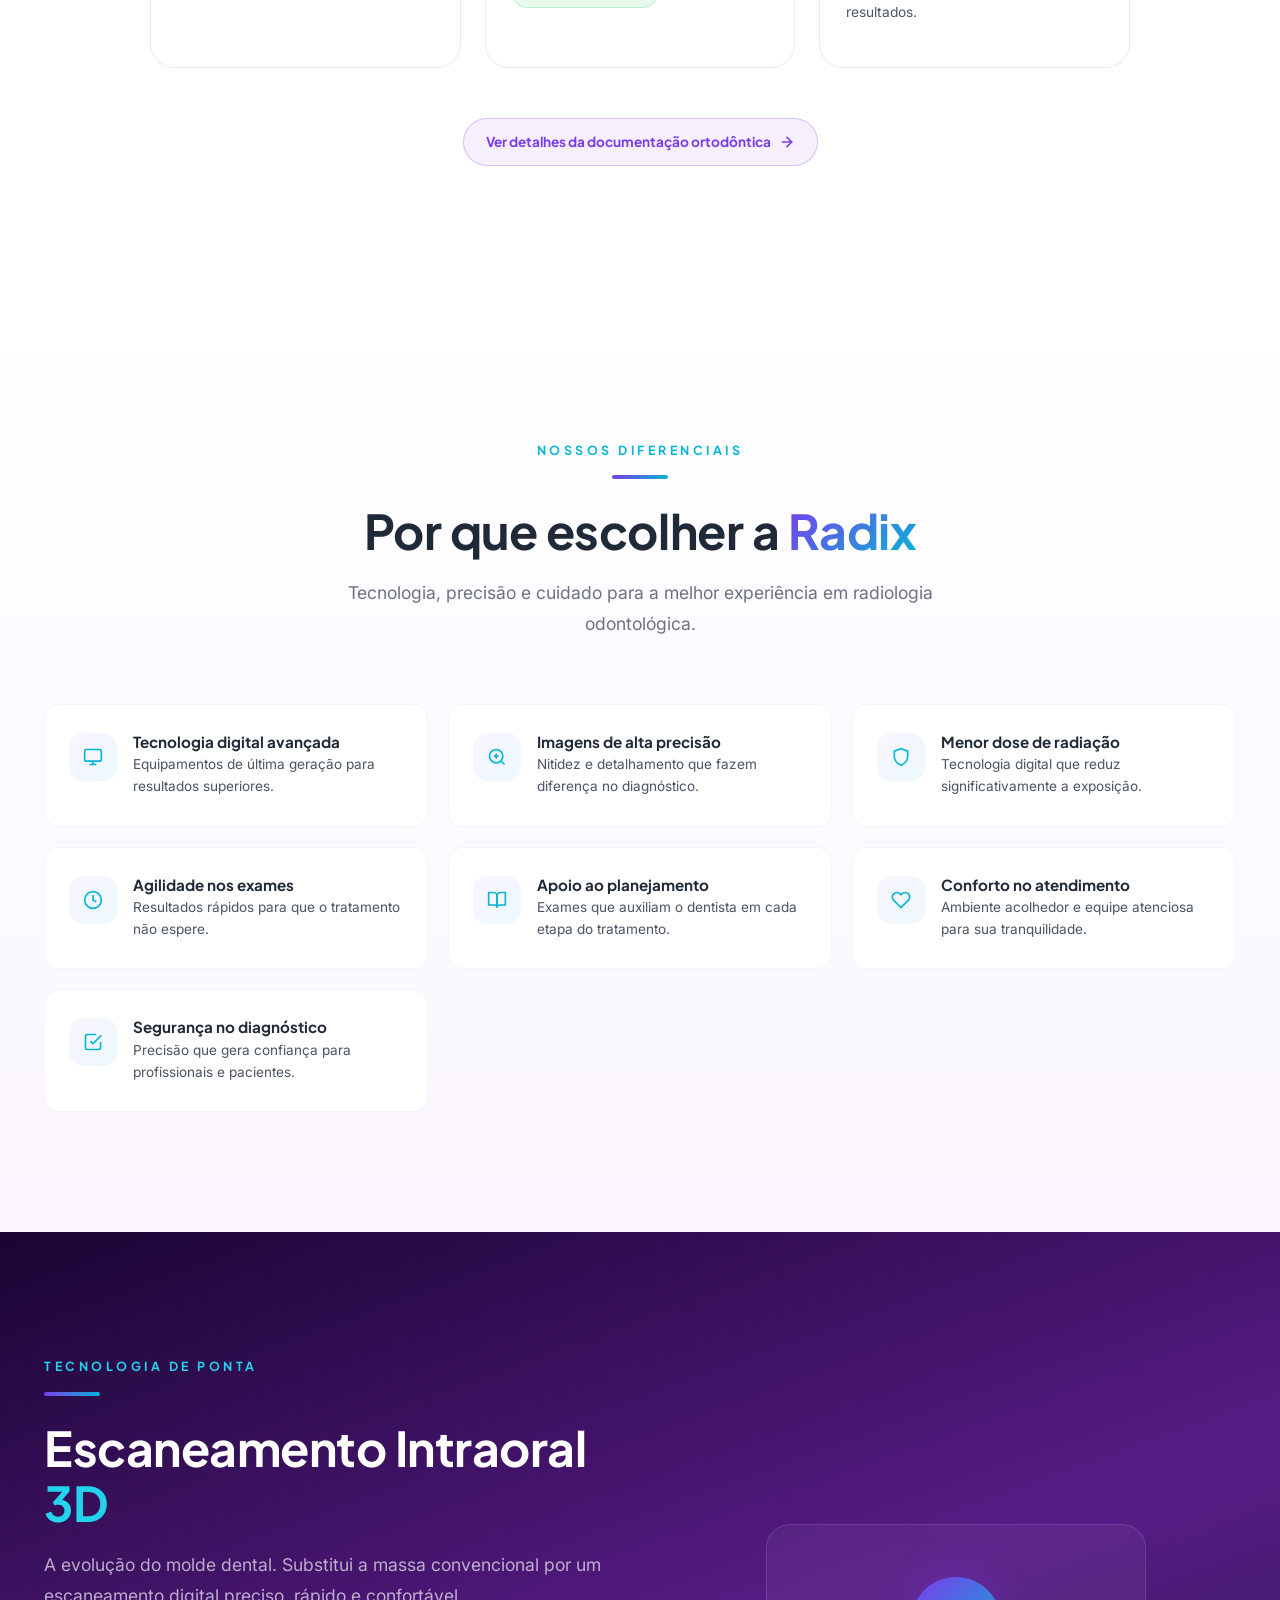
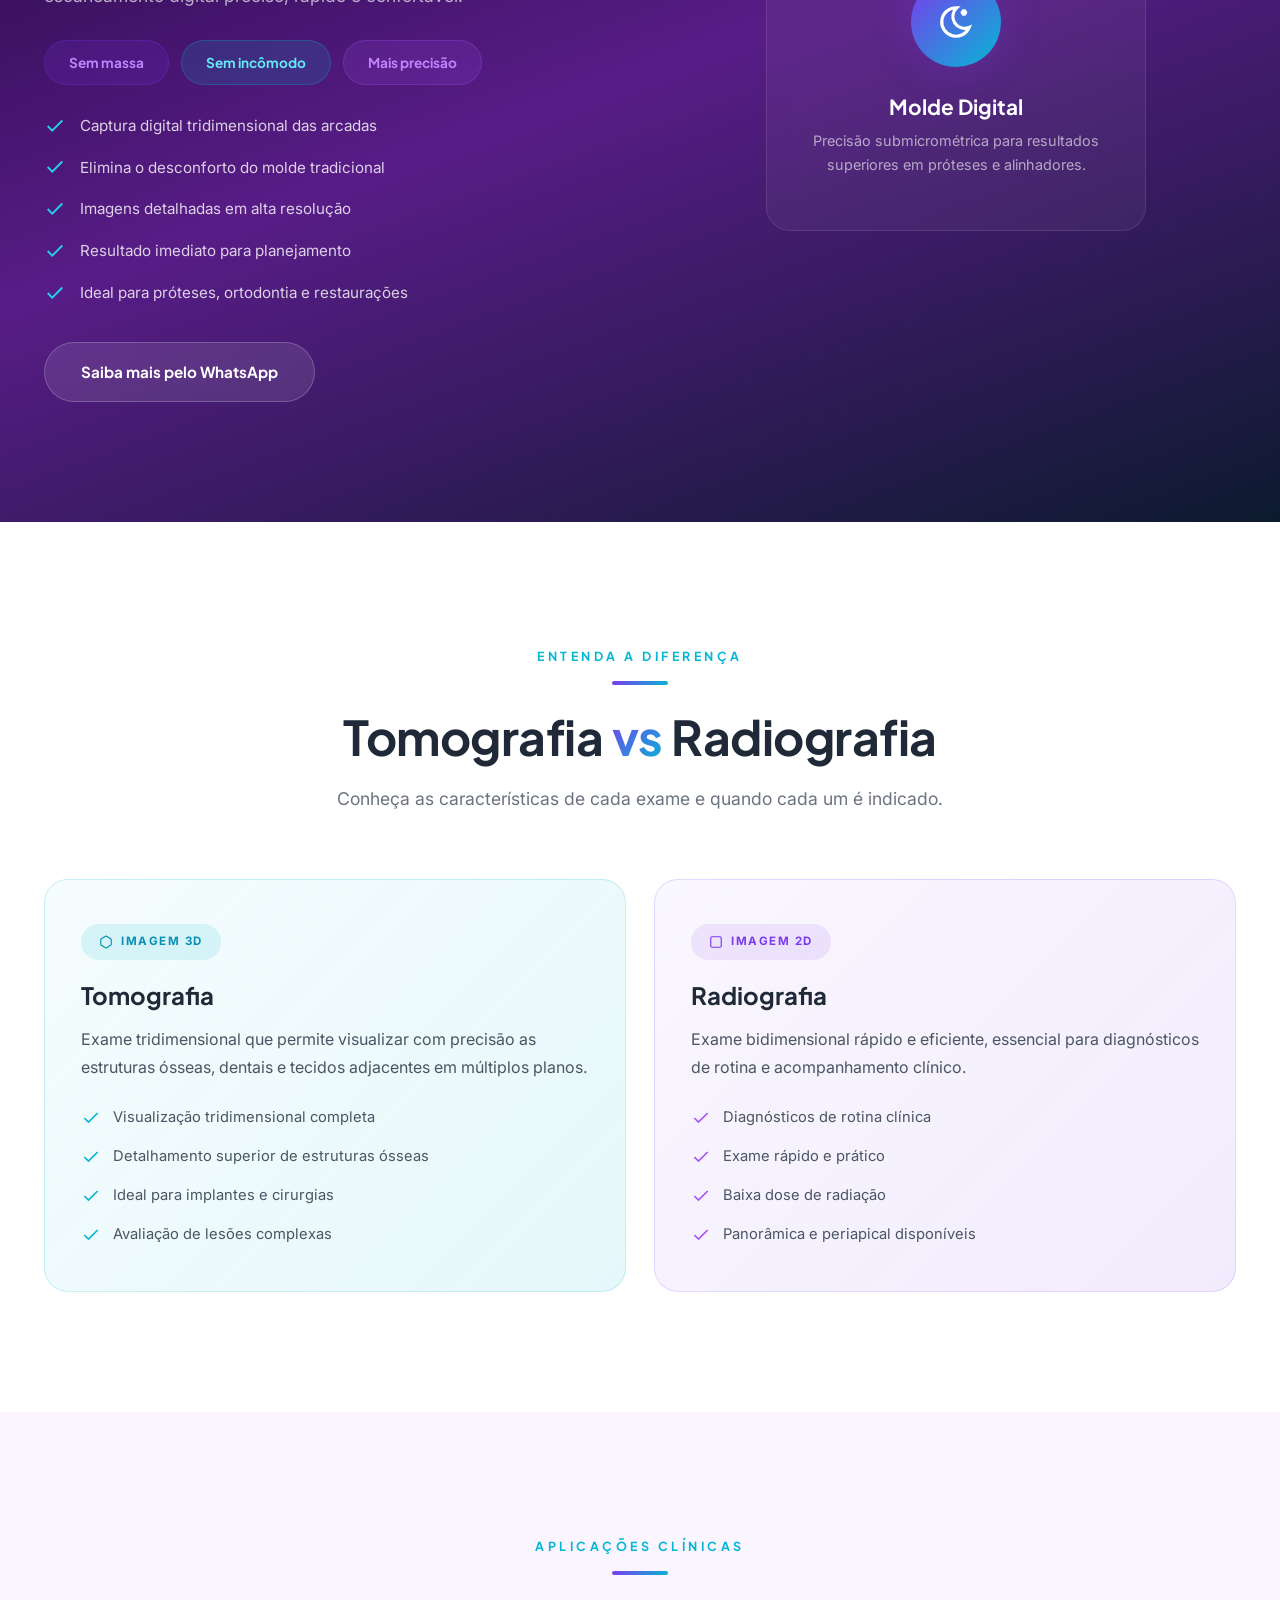
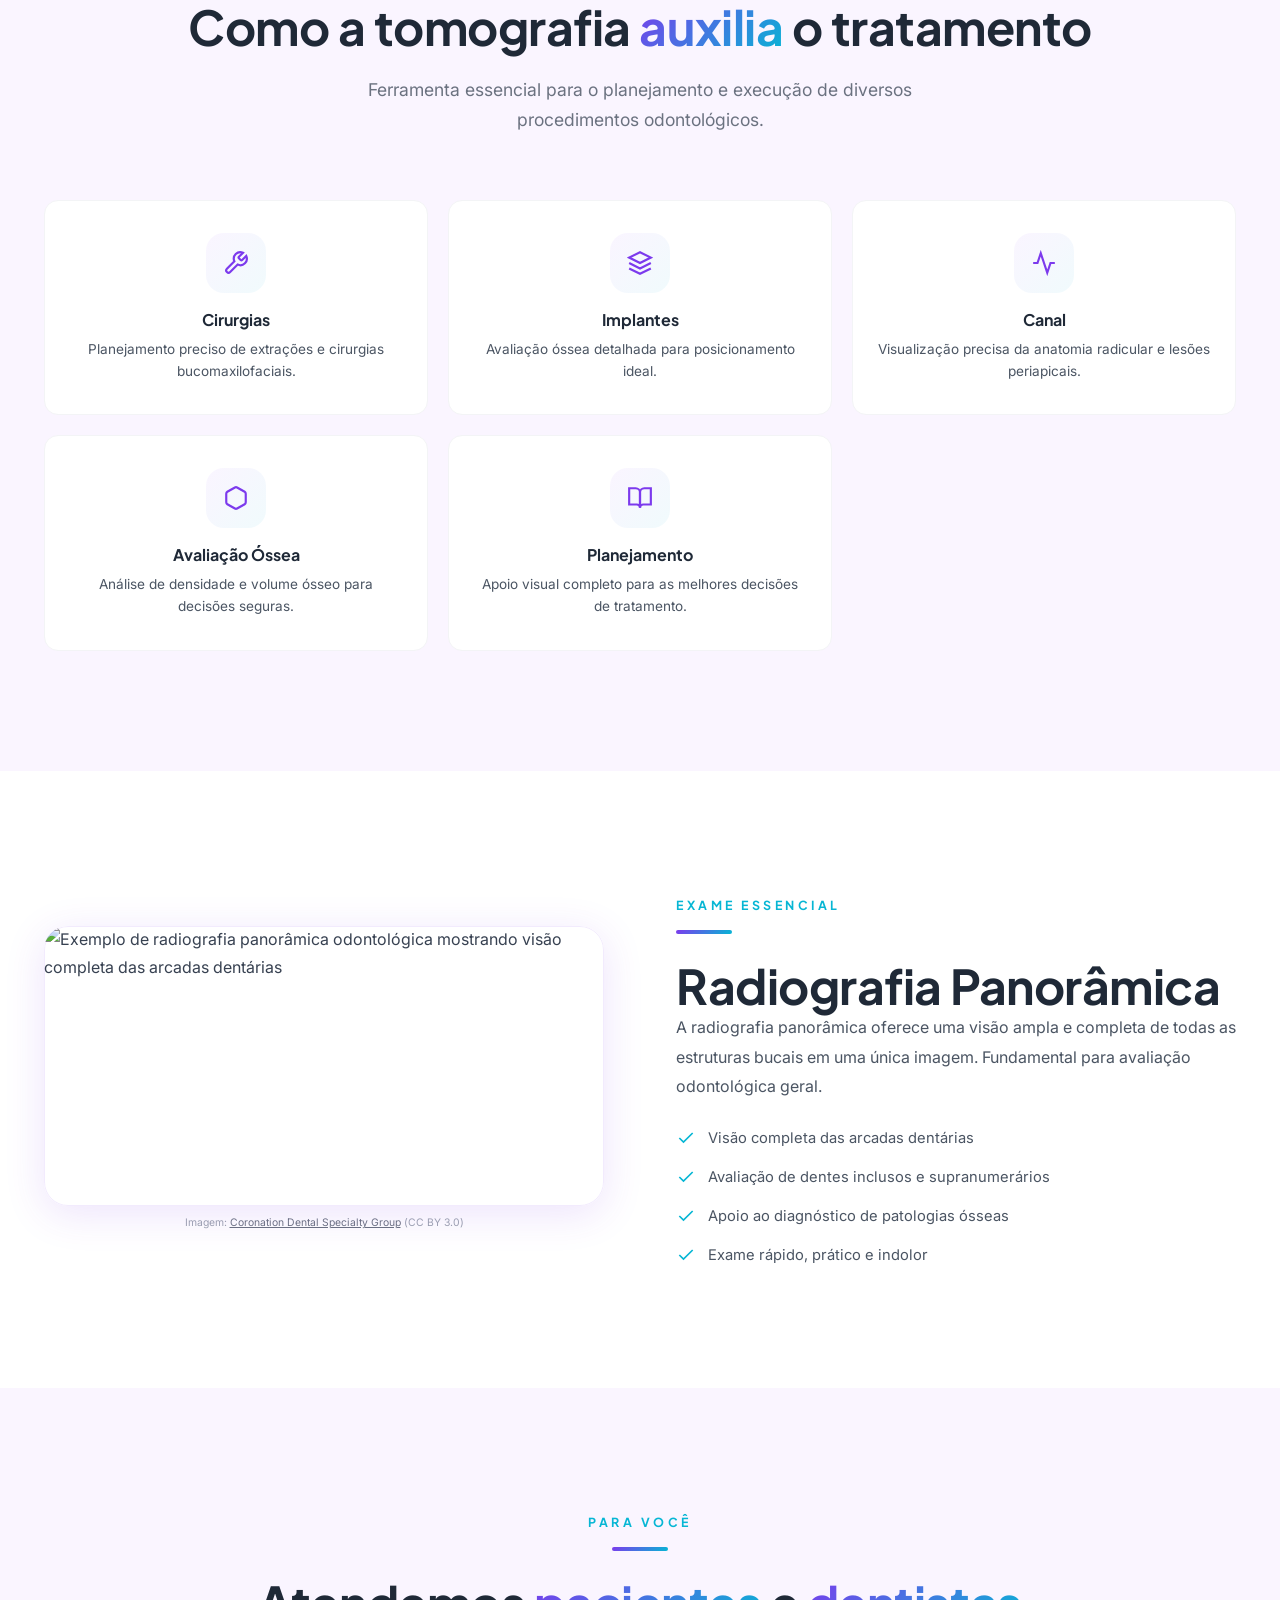
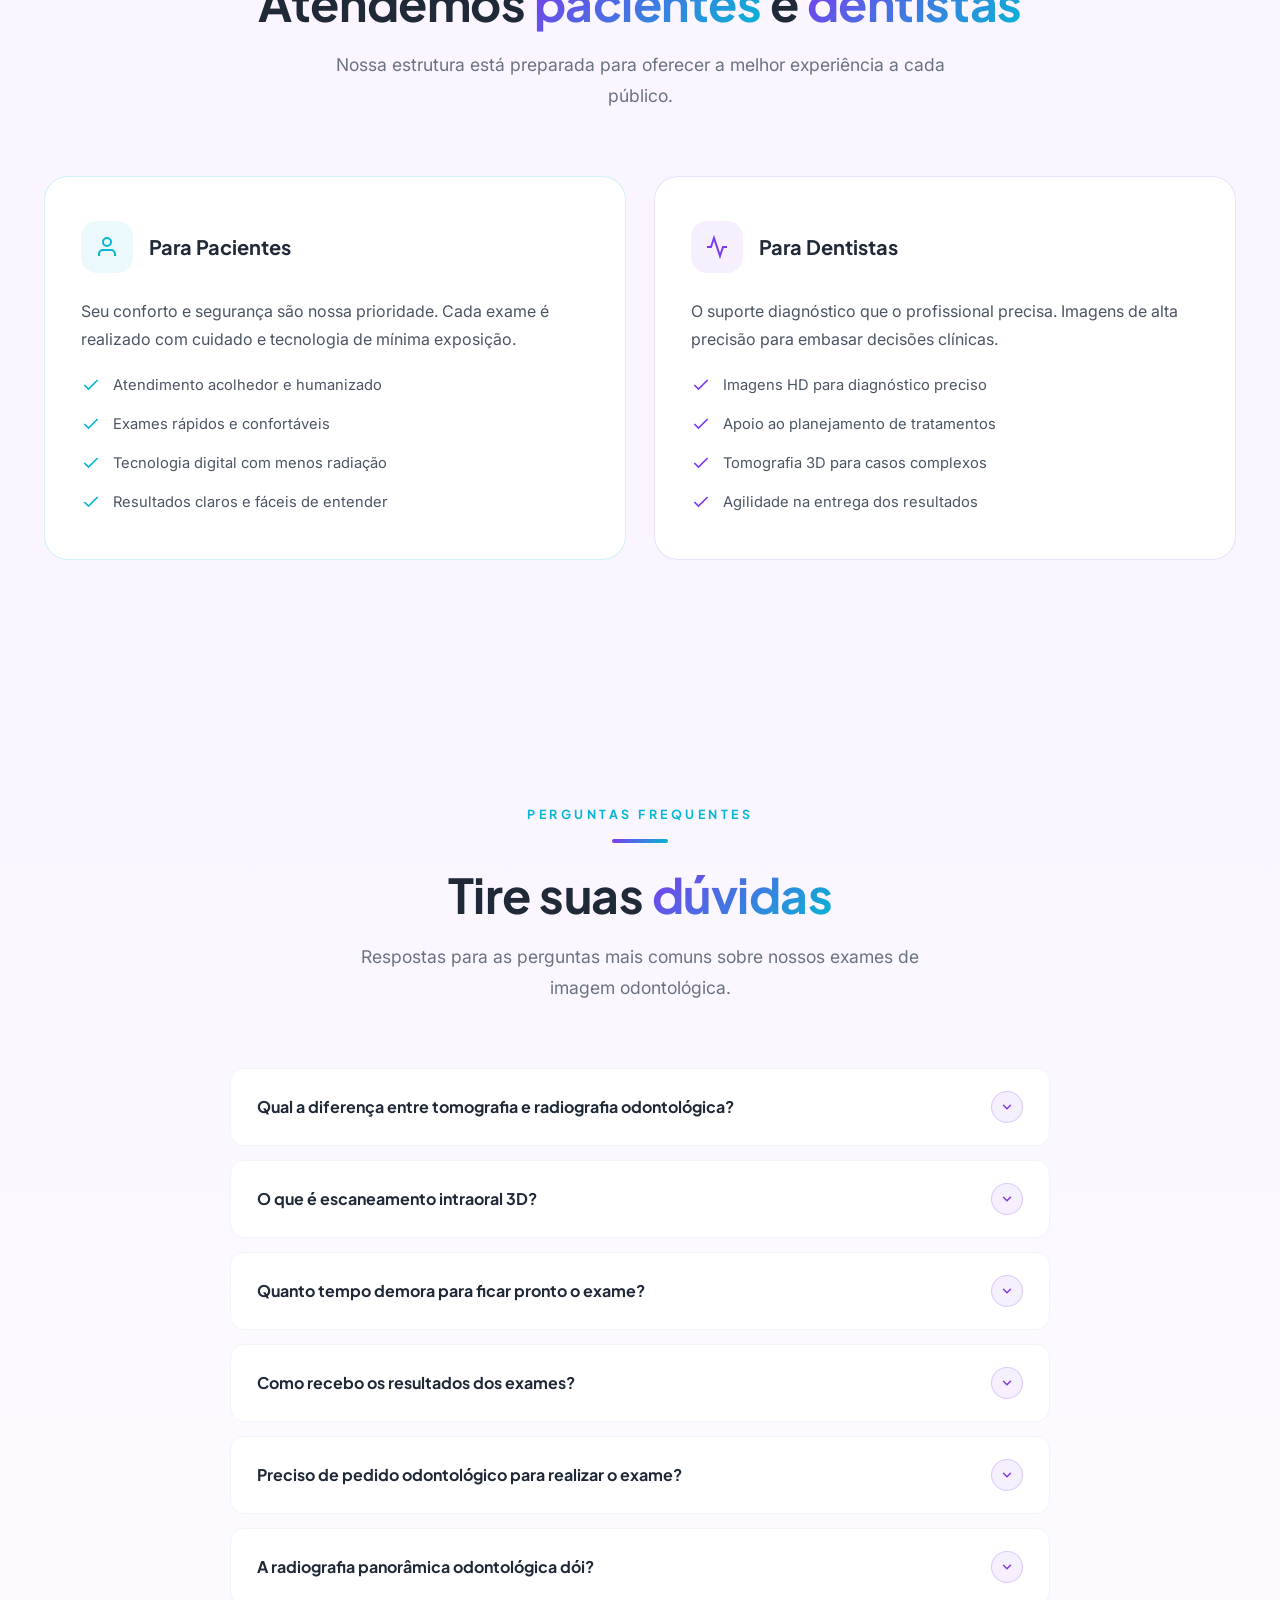
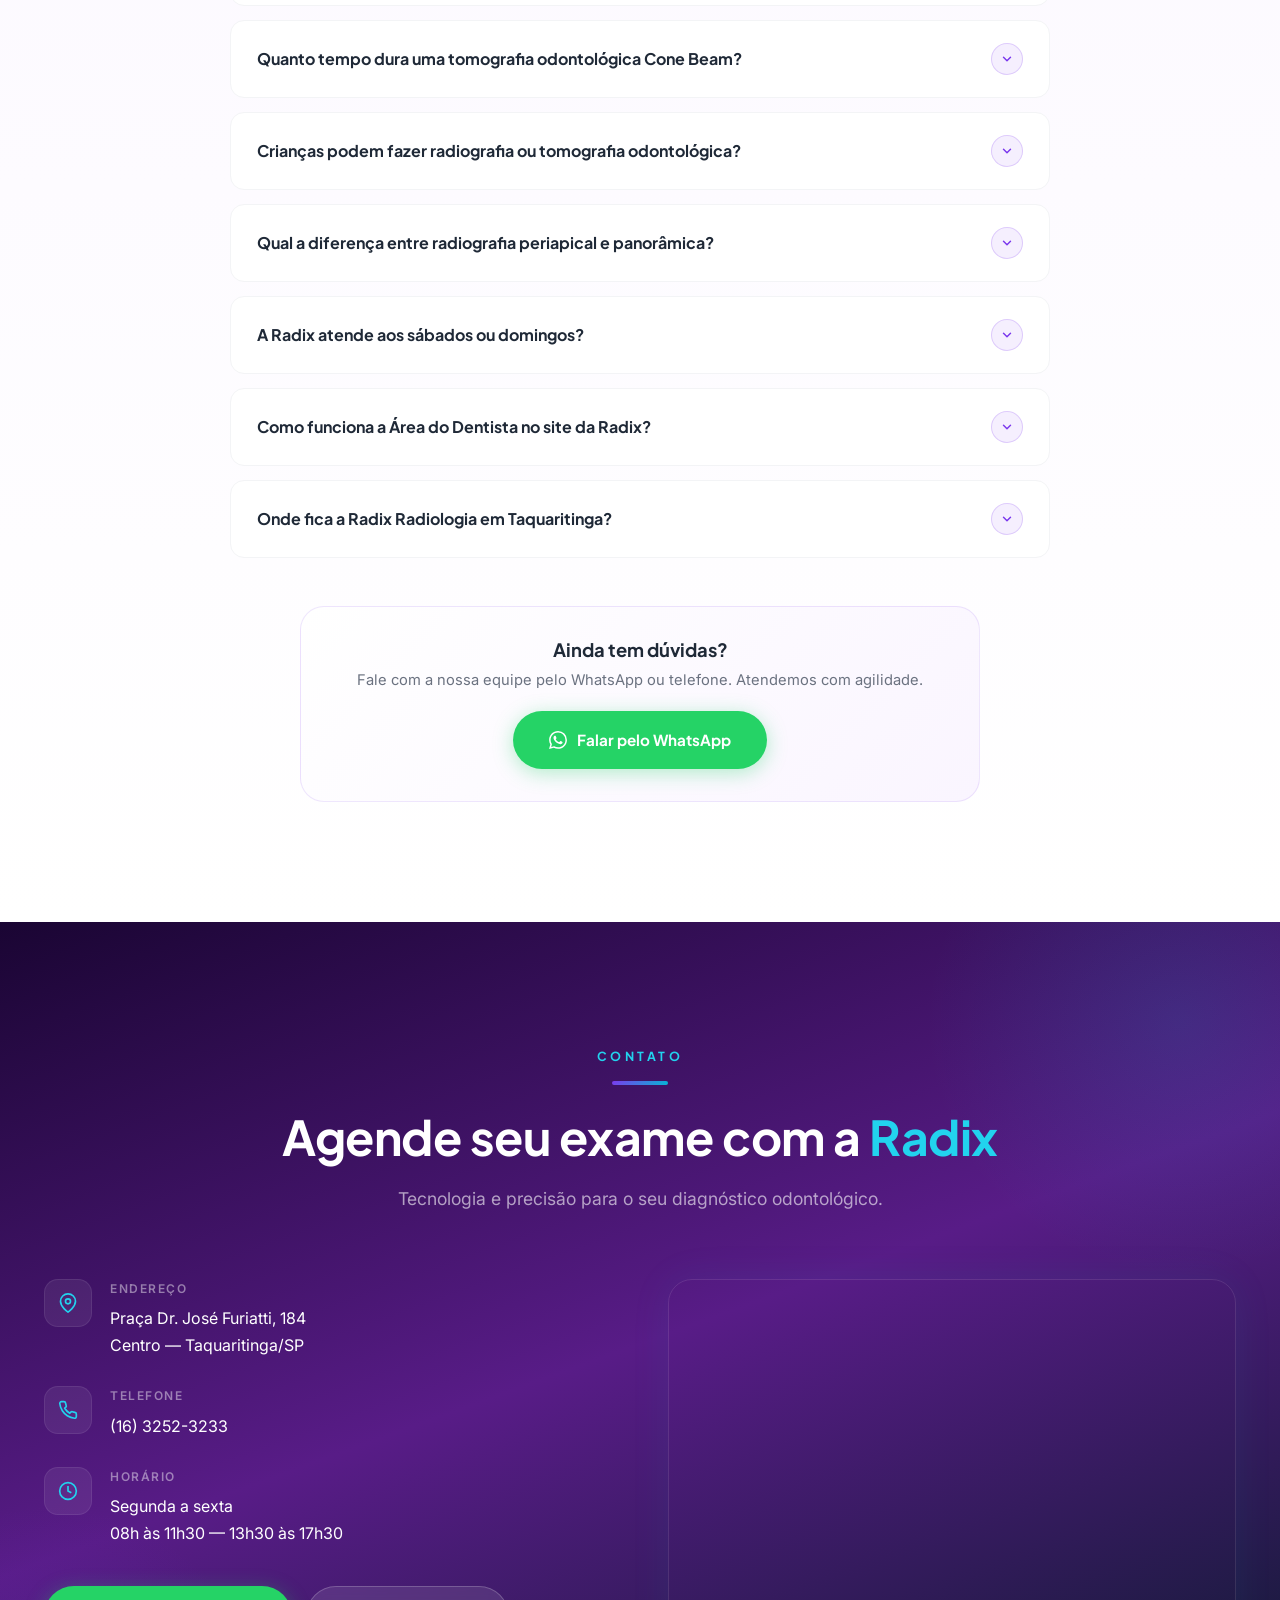
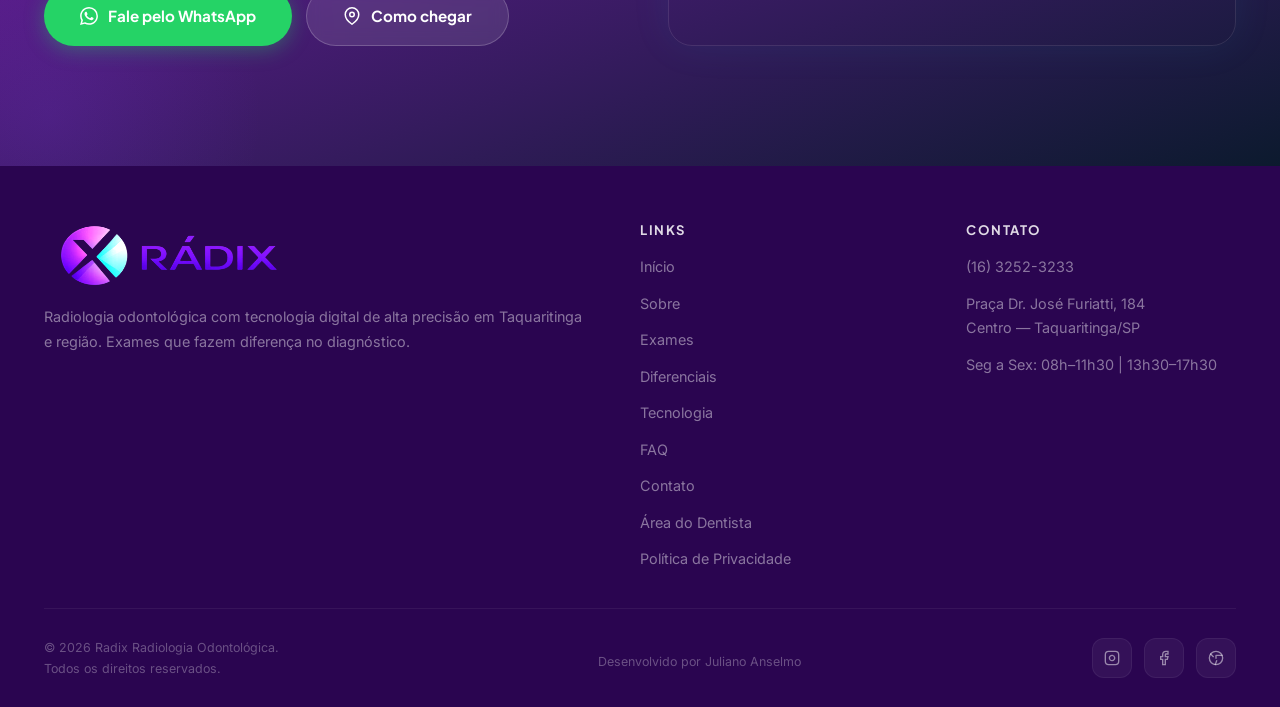
==== commit 2cf51175: "feat: adicionar GoatCounter analytics (radixradiologia.goatcounter.com)" ====
--- a/index.html
+++ b/index.html
@@ -28,7 +28,7 @@
     <meta property="og:locale" content="pt_BR">
     <meta property="og:url" content="https://radixradiologia.com.br/">
     <meta property="og:site_name" content="Radix Radiologia Odontol&oacute;gica">
-    <meta property="og:image" content="https://radixradiologia.com.br/Logo.png">
+    <meta property="og:image" content="https://radixradiologia.com.br/assets/img/logo.jpg">
     <meta property="og:image:width" content="1200">
     <meta property="og:image:height" content="630">
     <meta property="og:image:alt" content="Radix Radiologia Odontol&oacute;gica - Tecnologia e precis&atilde;o em Taquaritinga SP">
@@ -37,12 +37,12 @@
     <meta name="twitter:card" content="summary_large_image">
     <meta name="twitter:title" content="Radix Radiologia Odontol&oacute;gica | Taquaritinga SP">
     <meta name="twitter:description" content="Radiografia digital, tomografia e escaneamento intraoral 3D com tecnologia de ponta.">
-    <meta name="twitter:image" content="https://radixradiologia.com.br/Logo.png">
+    <meta name="twitter:image" content="https://radixradiologia.com.br/assets/img/logo.jpg">
 
     <!-- Favicon -->
-    <link rel="icon" type="image/svg+xml" href="favicon.svg">
-    <link rel="icon" type="image/png" href="Logo.png">
-    <link rel="apple-touch-icon" href="Logo.png">
+    <link rel="icon" type="image/svg+xml" href="assets/img/favicon.svg">
+    <link rel="icon" type="image/jpeg" href="assets/img/logo.jpg">
+    <link rel="apple-touch-icon" href="assets/img/logo.jpg">
 
     <!-- PWA / App -->
     <link rel="manifest" href="manifest.json">
@@ -61,6 +61,10 @@
     <link rel="dns-prefetch" href="https://maps.googleapis.com">
     <link href="https://fonts.googleapis.com/css2?family=Inter:wght@400;500;600&family=Plus+Jakarta+Sans:wght@600;700;800&display=swap" rel="stylesheet">
     <link rel="stylesheet" href="assets/site.css">
+
+    <!-- Analytics — GoatCounter (cookieless, LGPD-friendly) -->
+    <script data-goatcounter="https://radixradiologia.goatcounter.com/count"
+            async src="//gc.zgo.at/count.js"></script>
 </head>
 <body>
 
@@ -70,7 +74,7 @@
 <!-- HEADER -->
 <header class="header" id="header">
     <div class="container header-inner">
-        <a href="#inicio" aria-label="Radix Radiologia Odontol&oacute;gica - P&aacute;gina inicial"><img src="Logo.png" alt="Logo Radix Radiologia Odontol&oacute;gica" class="header-logo" width="240" height="56" fetchpriority="high"></a>
+        <a href="#inicio" aria-label="Radix Radiologia Odontol&oacute;gica - P&aacute;gina inicial"><img src="assets/img/logo.jpg" alt="Logo Radix Radiologia Odontol&oacute;gica" class="header-logo" width="240" height="56" fetchpriority="high"></a>
         <nav class="nav">
             <a href="#inicio">In&iacute;cio</a>
             <a href="#sobre">Sobre</a>
@@ -201,7 +205,7 @@
                 </div>
             </div>
             <div class="sobre-img anim anim-right">
-                <img src="local.png" alt="Fachada da cl&iacute;nica Radix Radiologia Odontol&oacute;gica em Taquaritinga SP" loading="lazy">
+                <img src="assets/img/local.jpg" alt="Fachada da cl&iacute;nica Radix Radiologia Odontol&oacute;gica em Taquaritinga SP" loading="lazy">
             </div>
         </div>
     </div>
@@ -219,7 +223,7 @@
         <!-- 1. RADIOGRAFIA PANORÂMICA -->
         <div class="exam-detail anim">
             <div class="exam-detail-img">
-                <img src="radiografia-panoramica.jpg" alt="Radiografia panor&acirc;mica odontol&oacute;gica digital realizada na Radix Radiologia em Taquaritinga SP" loading="lazy">
+                <img src="assets/img/radiografia-panoramica.jpg" alt="Radiografia panor&acirc;mica odontol&oacute;gica digital realizada na Radix Radiologia em Taquaritinga SP" loading="lazy">
             </div>
             <div class="exam-detail-content">
                 <span class="exam-tag">Exame extraoral</span>
@@ -243,7 +247,7 @@
         <!-- 2. PERIAPICAL BOCA TODA -->
         <div class="exam-detail reverse anim">
             <div class="exam-detail-img">
-                <img src="PERIAPICAL.PNG" alt="Levantamento periapical completo com 14 radiografias intraorais digitais boca toda - Radix Taquaritinga" loading="lazy">
+                <img src="assets/img/periapical.jpg" alt="Levantamento periapical completo com 14 radiografias intraorais digitais boca toda - Radix Taquaritinga" loading="lazy">
             </div>
             <div class="exam-detail-content">
                 <span class="exam-tag">Exame intraoral</span>
@@ -275,8 +279,8 @@
         <!-- 3. TOMOGRAFIA CONE BEAM -->
         <div class="exam-detail anim">
             <div class="exam-detail-imgs">
-                <img src="TOMOGRAFIA.jpg" alt="Tom&oacute;grafo computadorizado Cone Beam Orthophos SL 3D Dentsply Sirona usado para tomografia odontol&oacute;gica em Taquaritinga" loading="lazy">
-                <img src="TOMOGRAFIA-RESULTADOS.jpg" alt="Imagem tridimensional 3D de tomografia computadorizada Cone Beam mostrando estruturas maxilofaciais detalhadas" loading="lazy">
+                <img src="assets/img/tomografia.jpg" alt="Tom&oacute;grafo computadorizado Cone Beam Orthophos SL 3D Dentsply Sirona usado para tomografia odontol&oacute;gica em Taquaritinga" loading="lazy">
+                <img src="assets/img/tomografia-resultados.jpg" alt="Imagem tridimensional 3D de tomografia computadorizada Cone Beam mostrando estruturas maxilofaciais detalhadas" loading="lazy">
             </div>
             <div class="exam-detail-content">
                 <span class="exam-tag">Tecnologia Dentsply Sirona</span>
@@ -333,7 +337,7 @@
         <!-- 4. ESCANEAMENTO INTRAORAL -->
         <div class="exam-detail reverse anim">
             <div class="exam-detail-img">
-                <img src="intraoral.jpg" alt="Escaneamento intraoral 3D digital realizado com scanner odontol&oacute;gico de alta precis&atilde;o - Radix Radiologia Taquaritinga" loading="lazy">
+                <img src="assets/img/intraoral.jpg" alt="Escaneamento intraoral 3D digital realizado com scanner odontol&oacute;gico de alta precis&atilde;o - Radix Radiologia Taquaritinga" loading="lazy">
             </div>
             <div class="exam-detail-content">
                 <span class="exam-tag">Tecnologia 3D digital</span>
@@ -528,7 +532,7 @@
         <div class="pan-grid">
             <div class="anim anim-scale">
                 <div class="pan-visual">
-                    <img src="panoramica.jpg" alt="Exemplo de radiografia panor&acirc;mica odontol&oacute;gica mostrando vis&atilde;o completa das arcadas dent&aacute;rias" loading="lazy">
+                    <img src="assets/img/panoramica.jpg" alt="Exemplo de radiografia panor&acirc;mica odontol&oacute;gica mostrando vis&atilde;o completa das arcadas dent&aacute;rias" loading="lazy">
                 </div>
                 <p class="pan-credit">Imagem: <a href="https://commons.wikimedia.org/wiki/File:Basic_panoramic_radiograph.jpg" target="_blank" rel="noopener">Coronation Dental Specialty Group</a> (CC BY 3.0)</p>
             </div>
@@ -776,7 +780,7 @@
     <div class="container">
         <div class="ft-inner">
             <div class="ft-brand">
-                <img src="Logo.png" alt="Radix Radiologia Odontol&oacute;gica - Taquaritinga SP" class="ft-logo" width="240" height="64" loading="lazy">
+                <img src="assets/img/logo.jpg" alt="Radix Radiologia Odontol&oacute;gica - Taquaritinga SP" class="ft-logo" width="240" height="64" loading="lazy">
                 <p>Radiologia odontol&oacute;gica com tecnologia digital de alta precis&atilde;o em Taquaritinga e regi&atilde;o. Exames que fazem diferen&ccedil;a no diagn&oacute;stico.</p>
             </div>
             <div>
@@ -903,8 +907,8 @@
   "description": "Cl\u00ednica de radiologia odontol\u00f3gica com tecnologia digital de alta precis\u00e3o em Taquaritinga SP. Radiografia digital, tomografia computadorizada, escaneamento intraoral 3D e documenta\u00e7\u00e3o ortod\u00f4ntica.",
   "url": "https://radixradiologia.com.br/",
   "telephone": "+55-16-3252-3233",
-  "image": "https://radixradiologia.com.br/Logo.png",
-  "logo": "https://radixradiologia.com.br/Logo.png",
+  "image": "https://radixradiologia.com.br/assets/img/logo.jpg",
+  "logo": "https://radixradiologia.com.br/assets/img/logo.jpg",
   "priceRange": "$$",
   "currenciesAccepted": "BRL",
   "paymentAccepted": "Dinheiro, Cart\u00e3o de Cr\u00e9dito, Cart\u00e3o de D\u00e9bito, PIX",
--- a/assets/site.css
+++ b/assets/site.css
@@ -1,6 +1,6 @@
 /* ============================================================================
-   Radix Radiologia Odontológica - Estilos compartilhados
-   Usado por: index.html, area-dentista/index.html, exames/*/index.html
+   Radix Radiologia Odontologica - Estilos compartilhados
+   Usado por: index.html, area-dentista e todas as paginas de exames
    ============================================================================ */
 
 /* ===== RESET ===== */
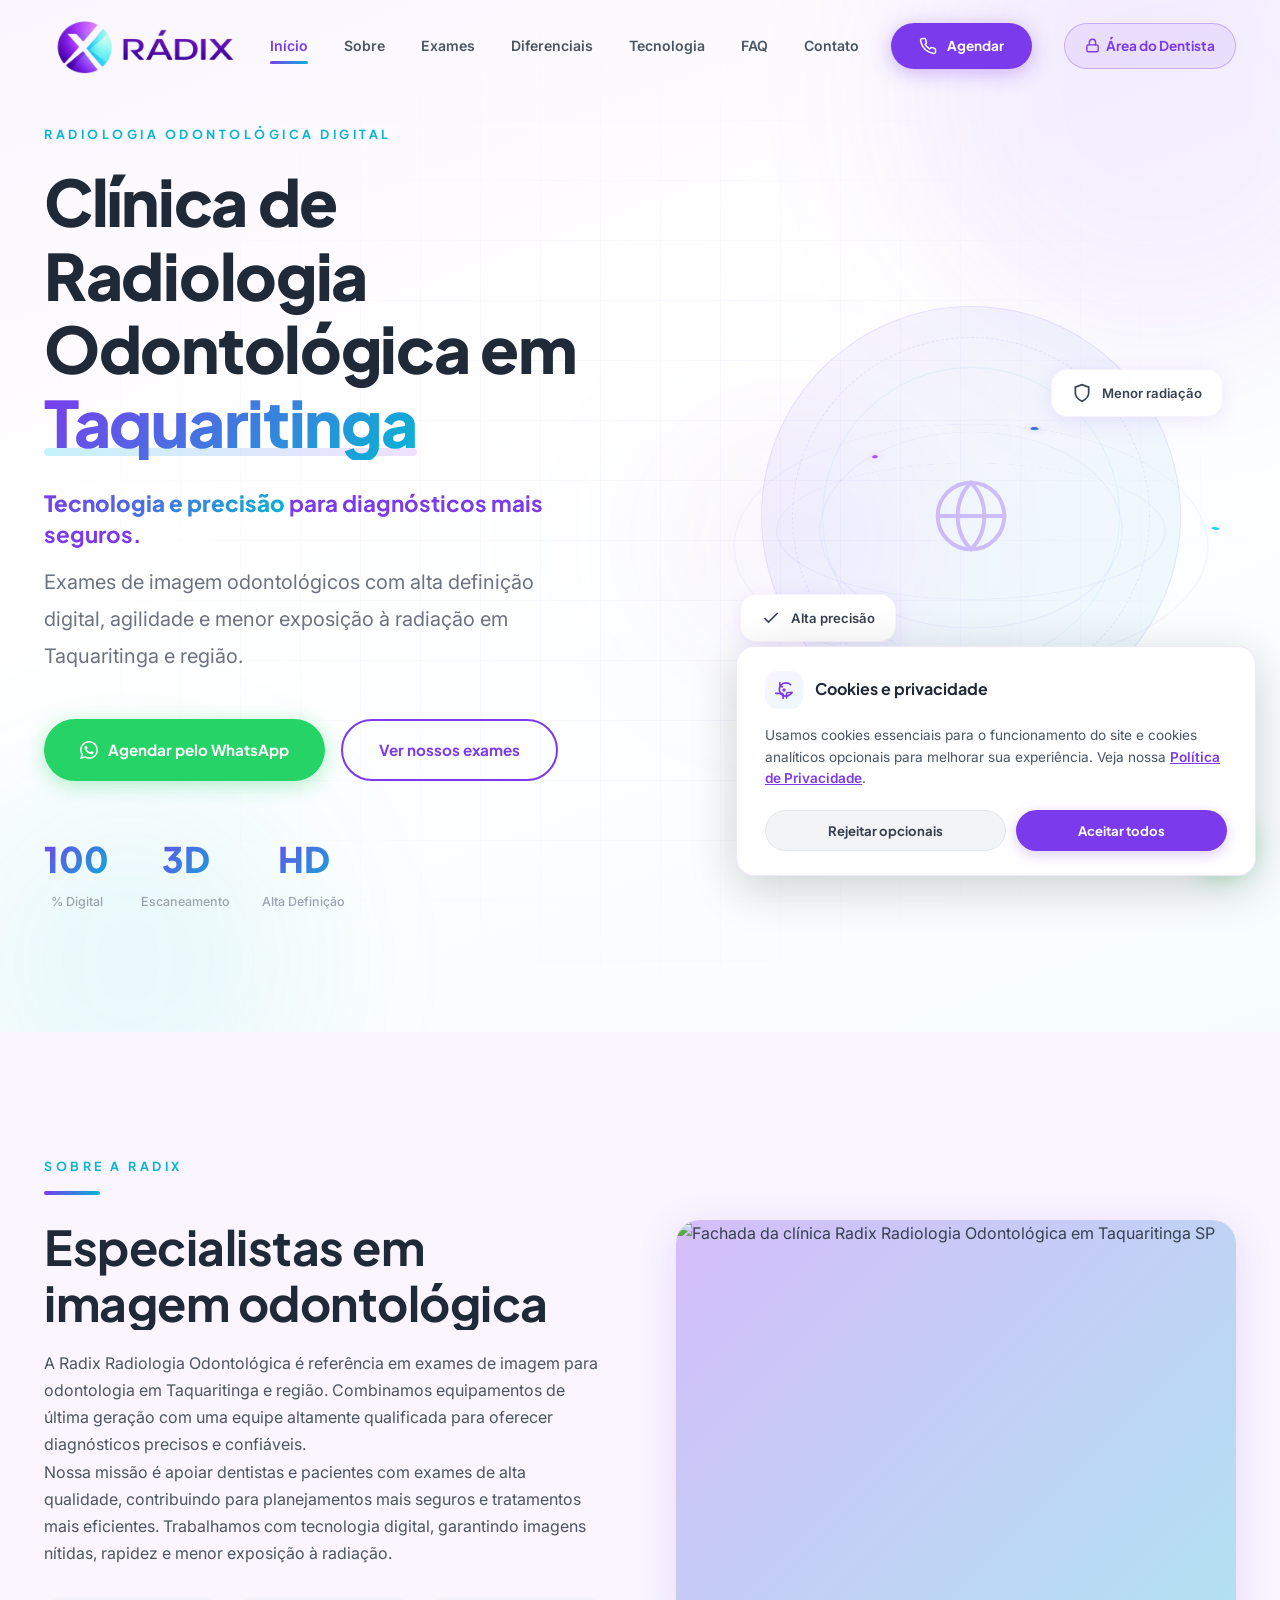
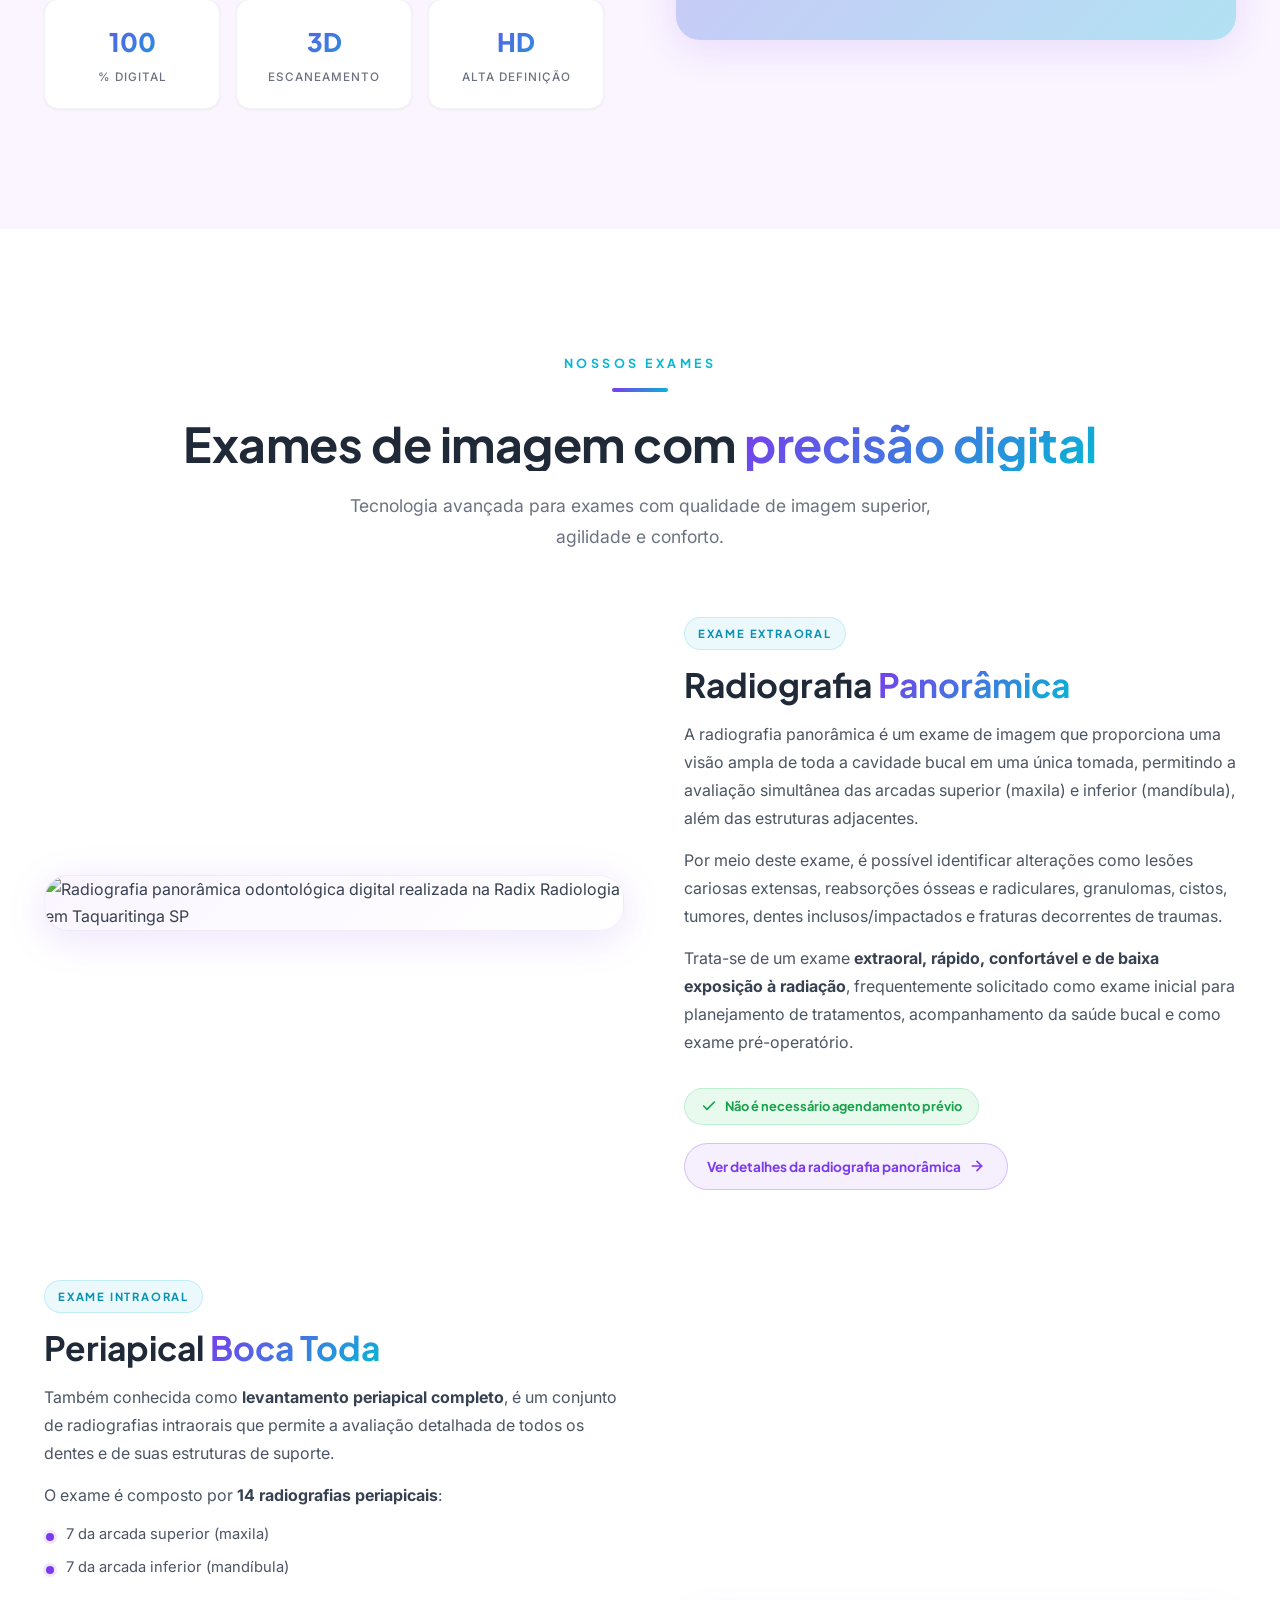
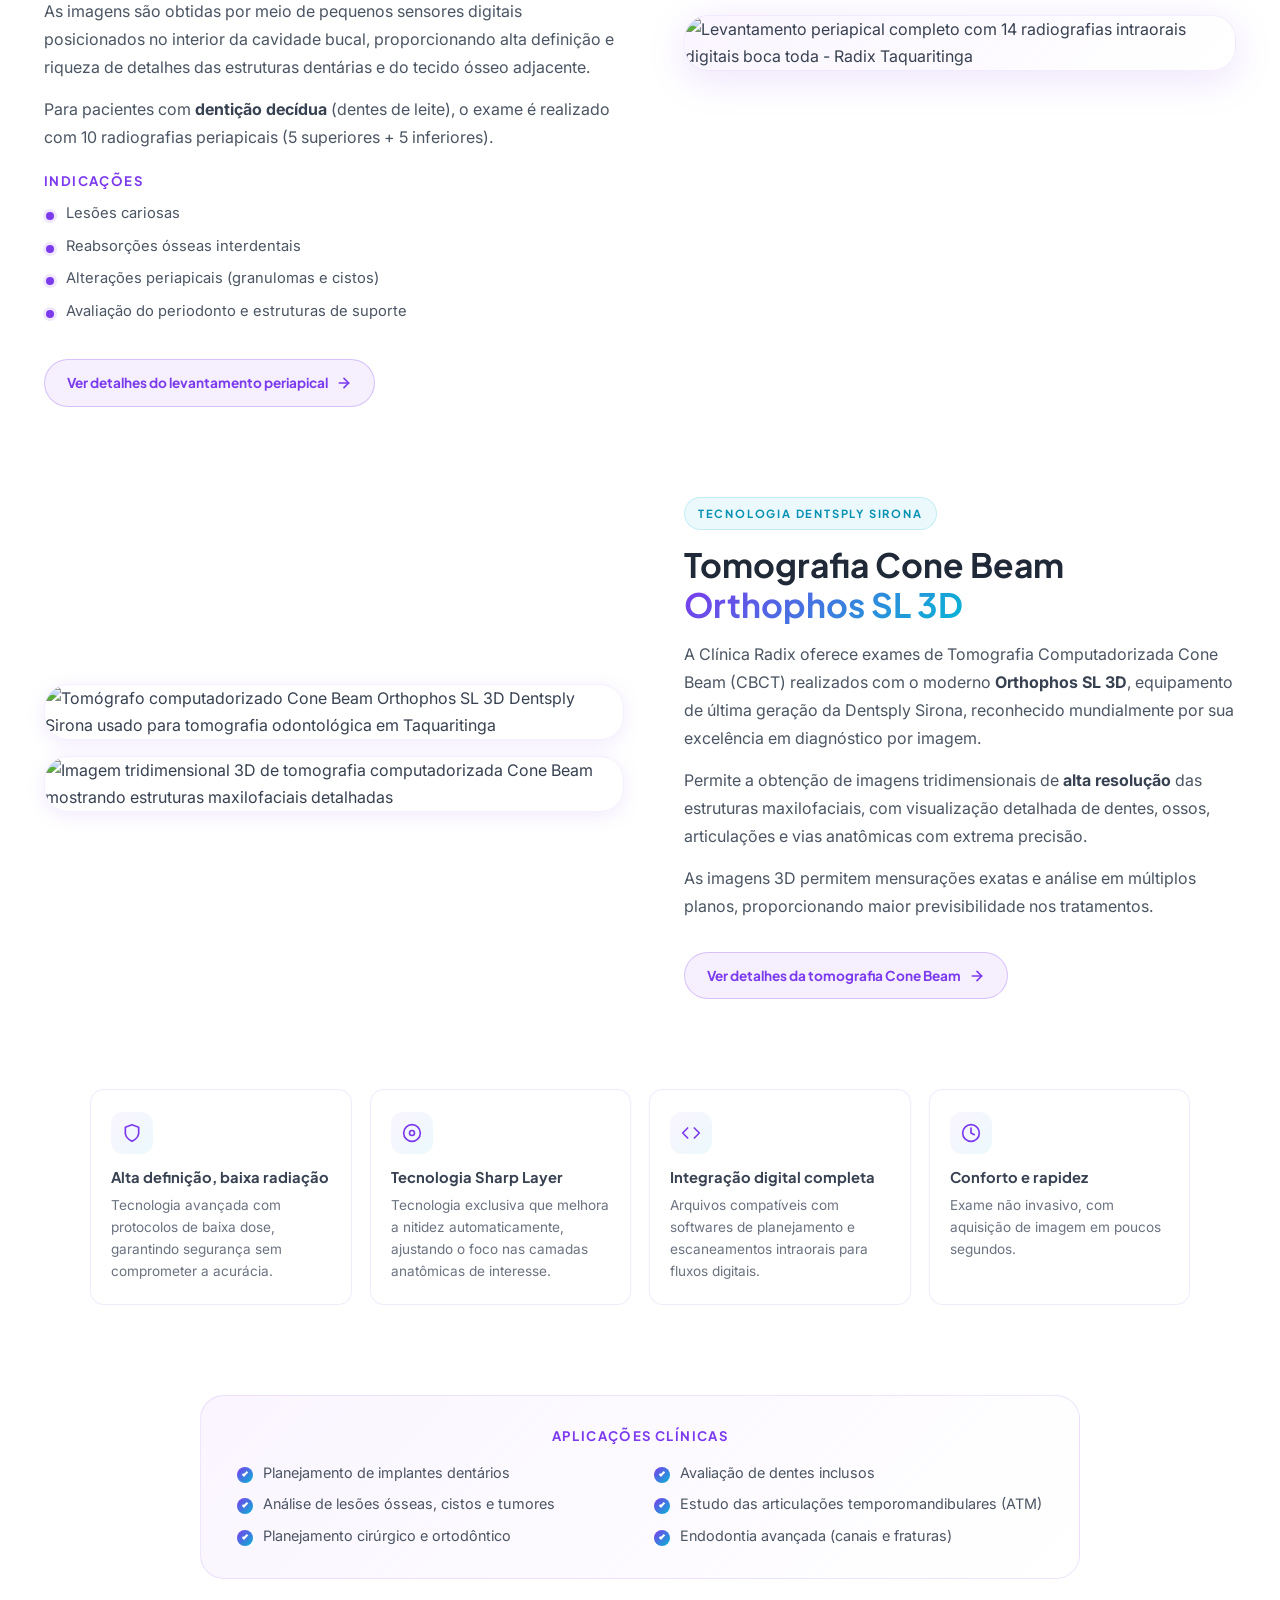
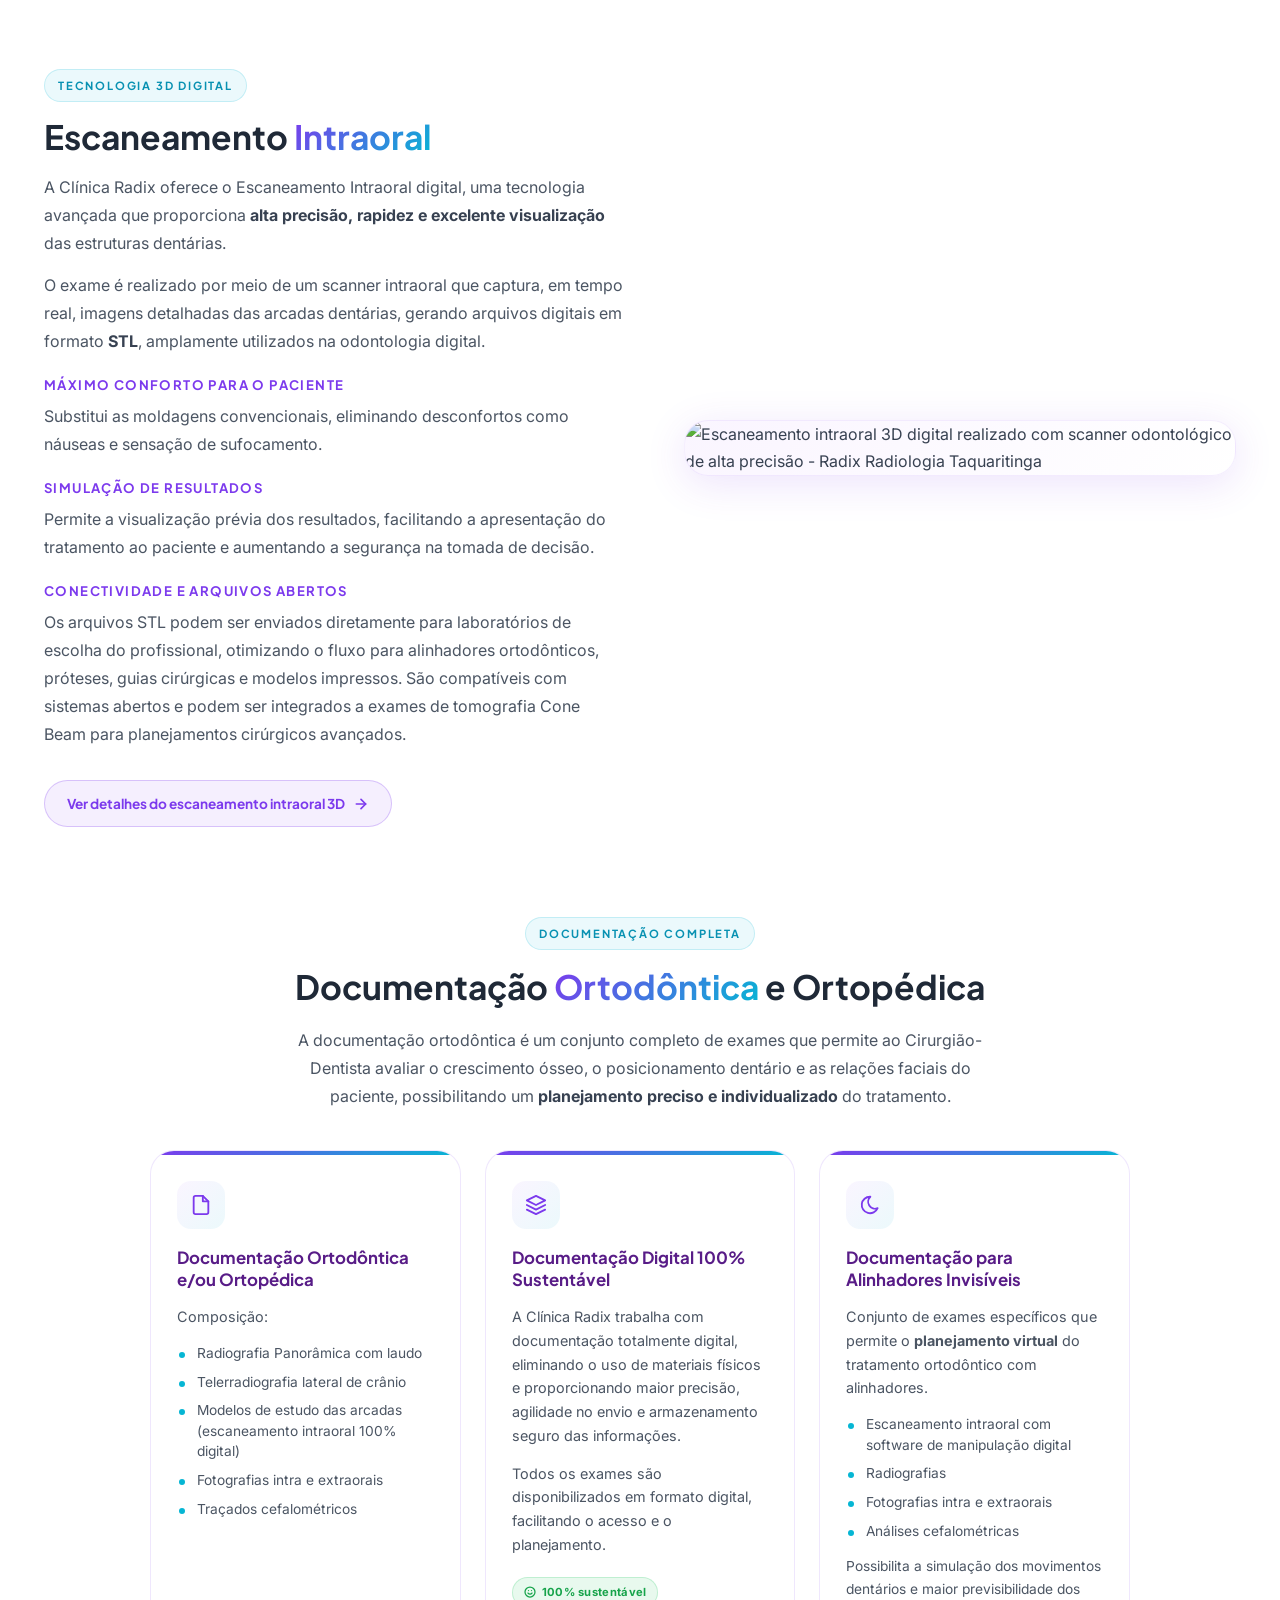
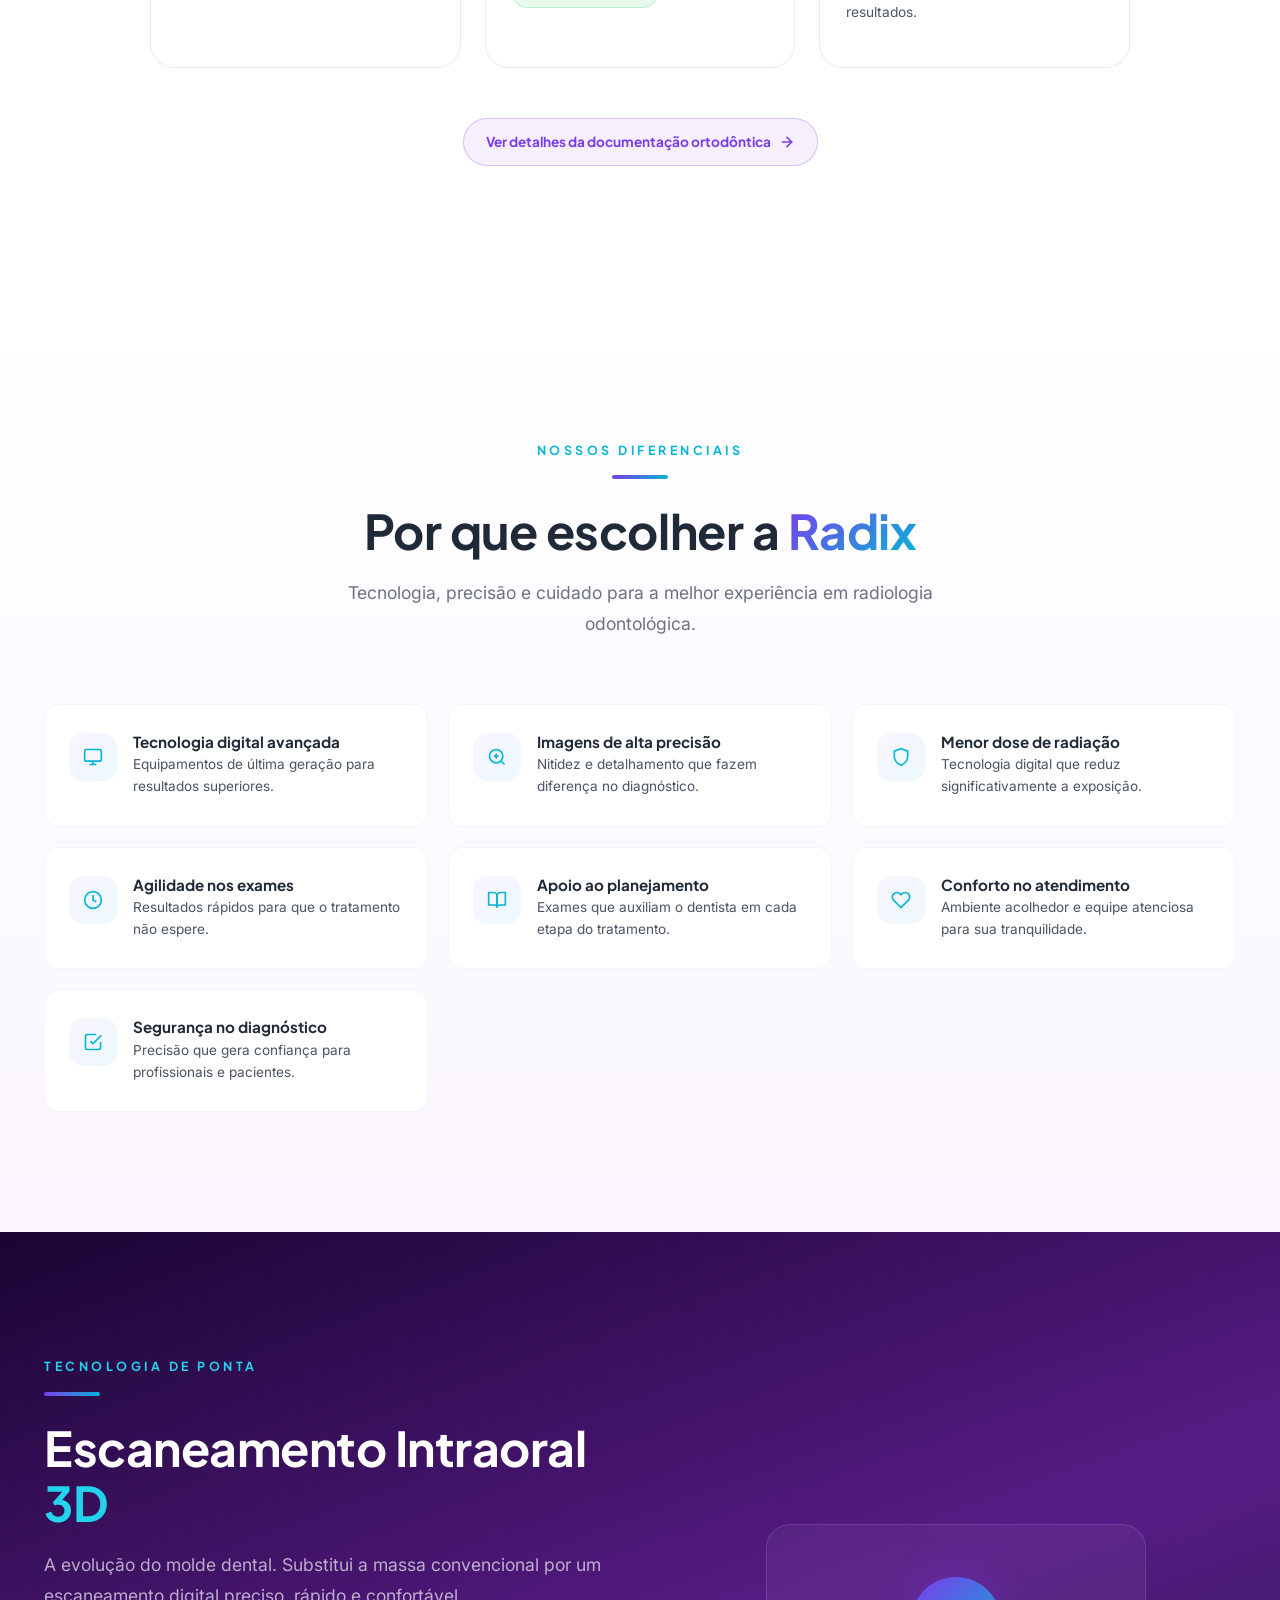
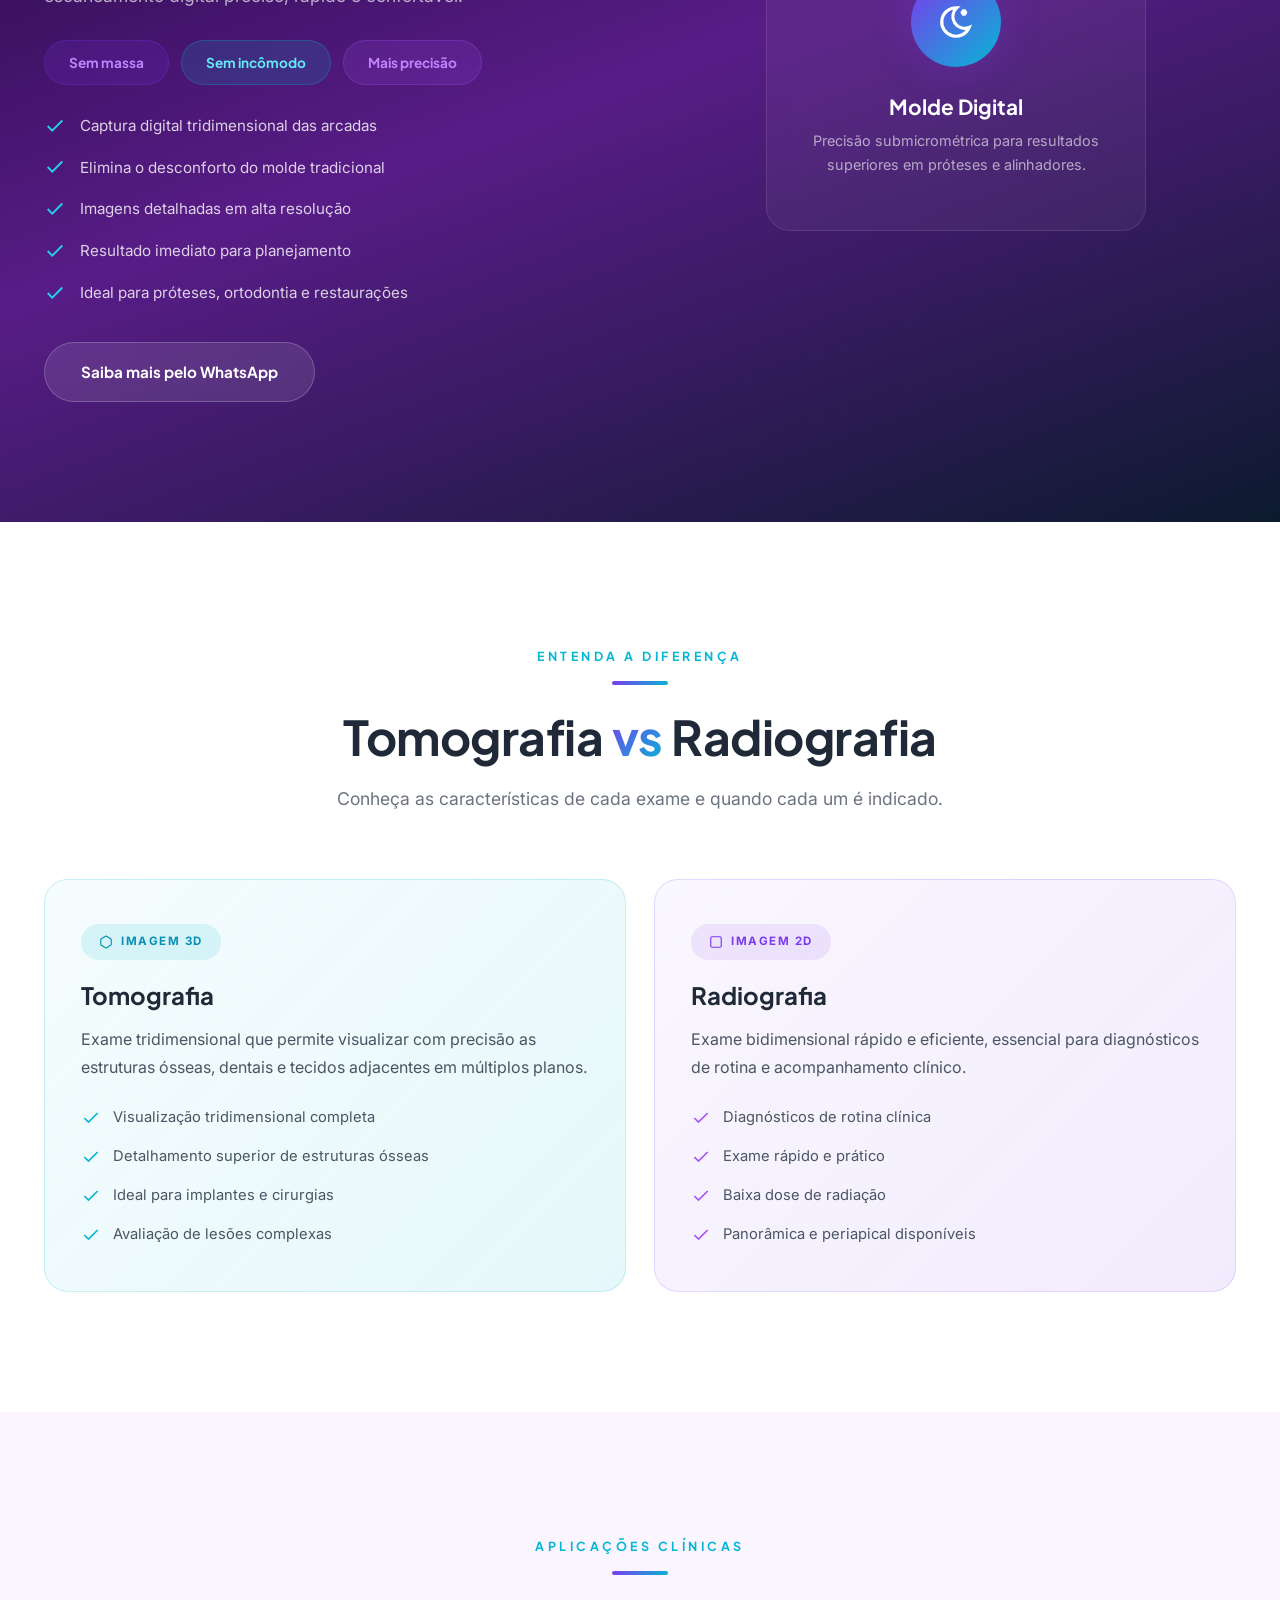
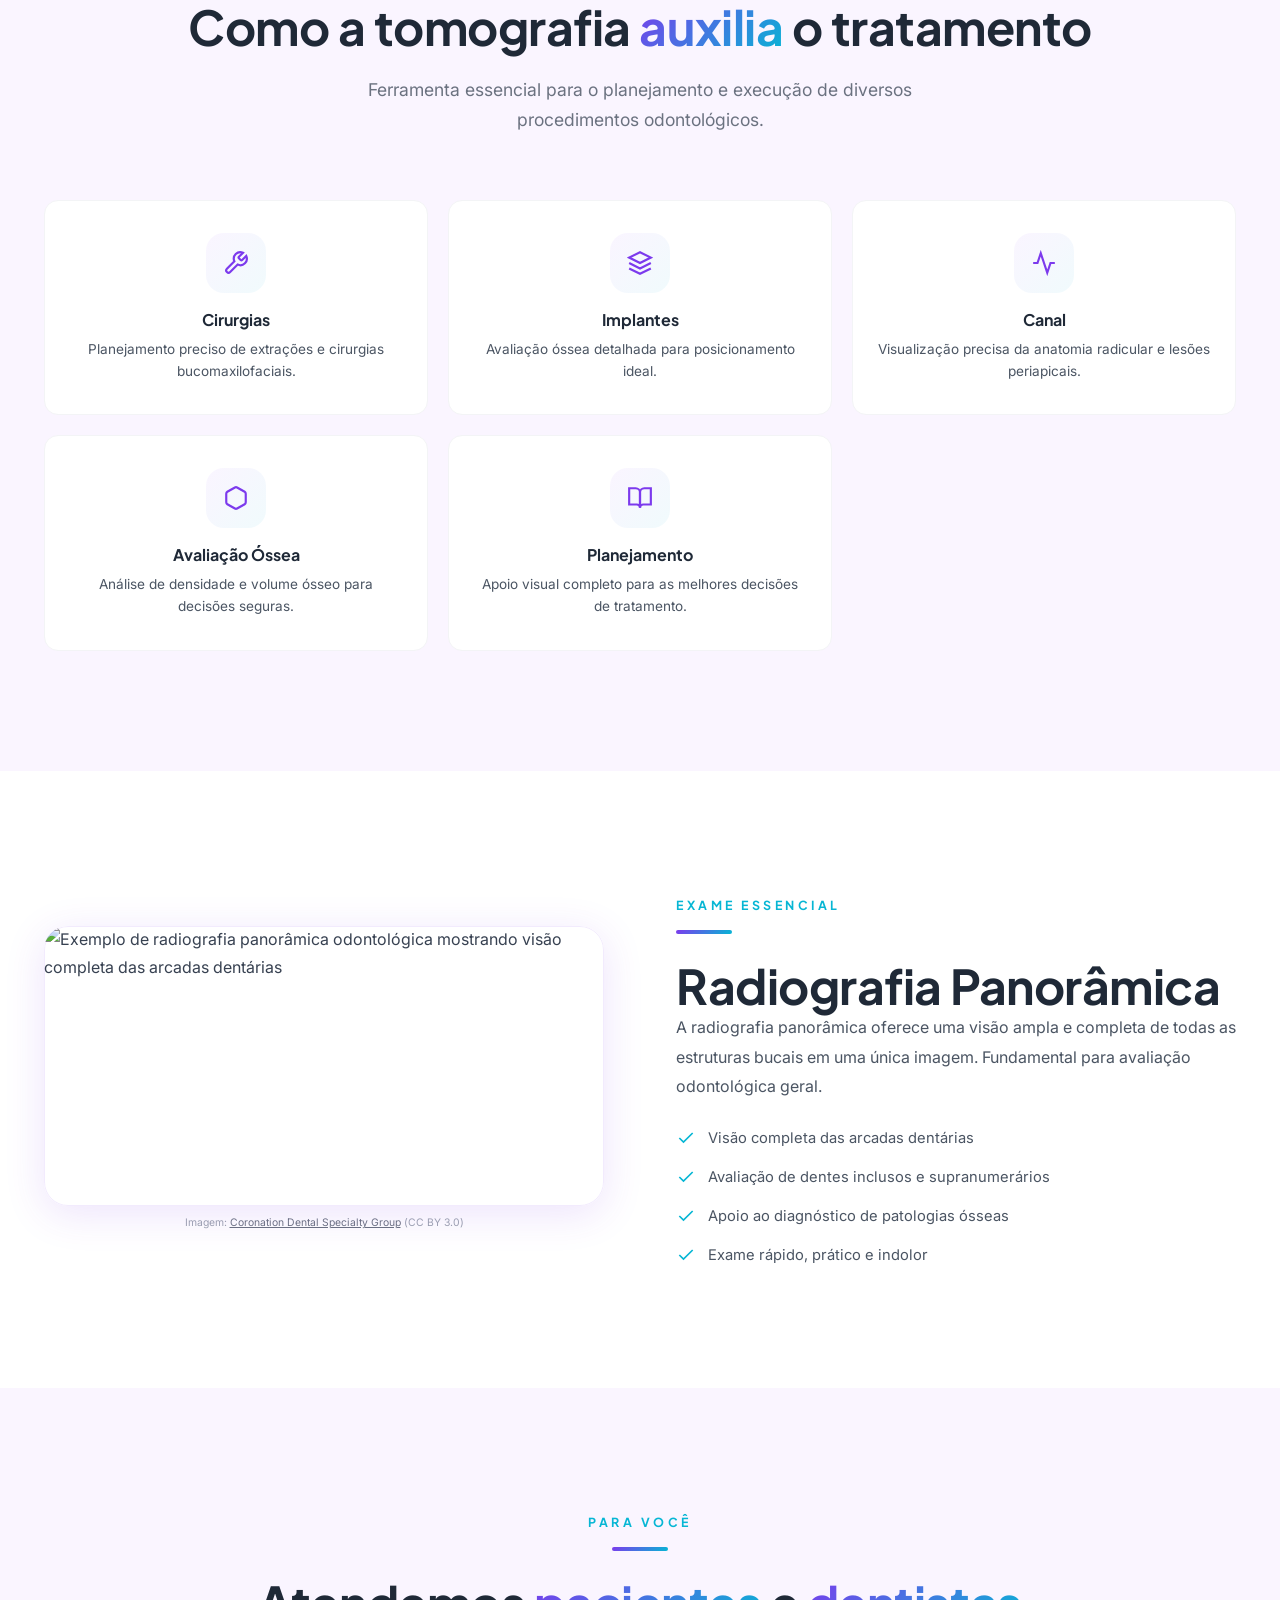
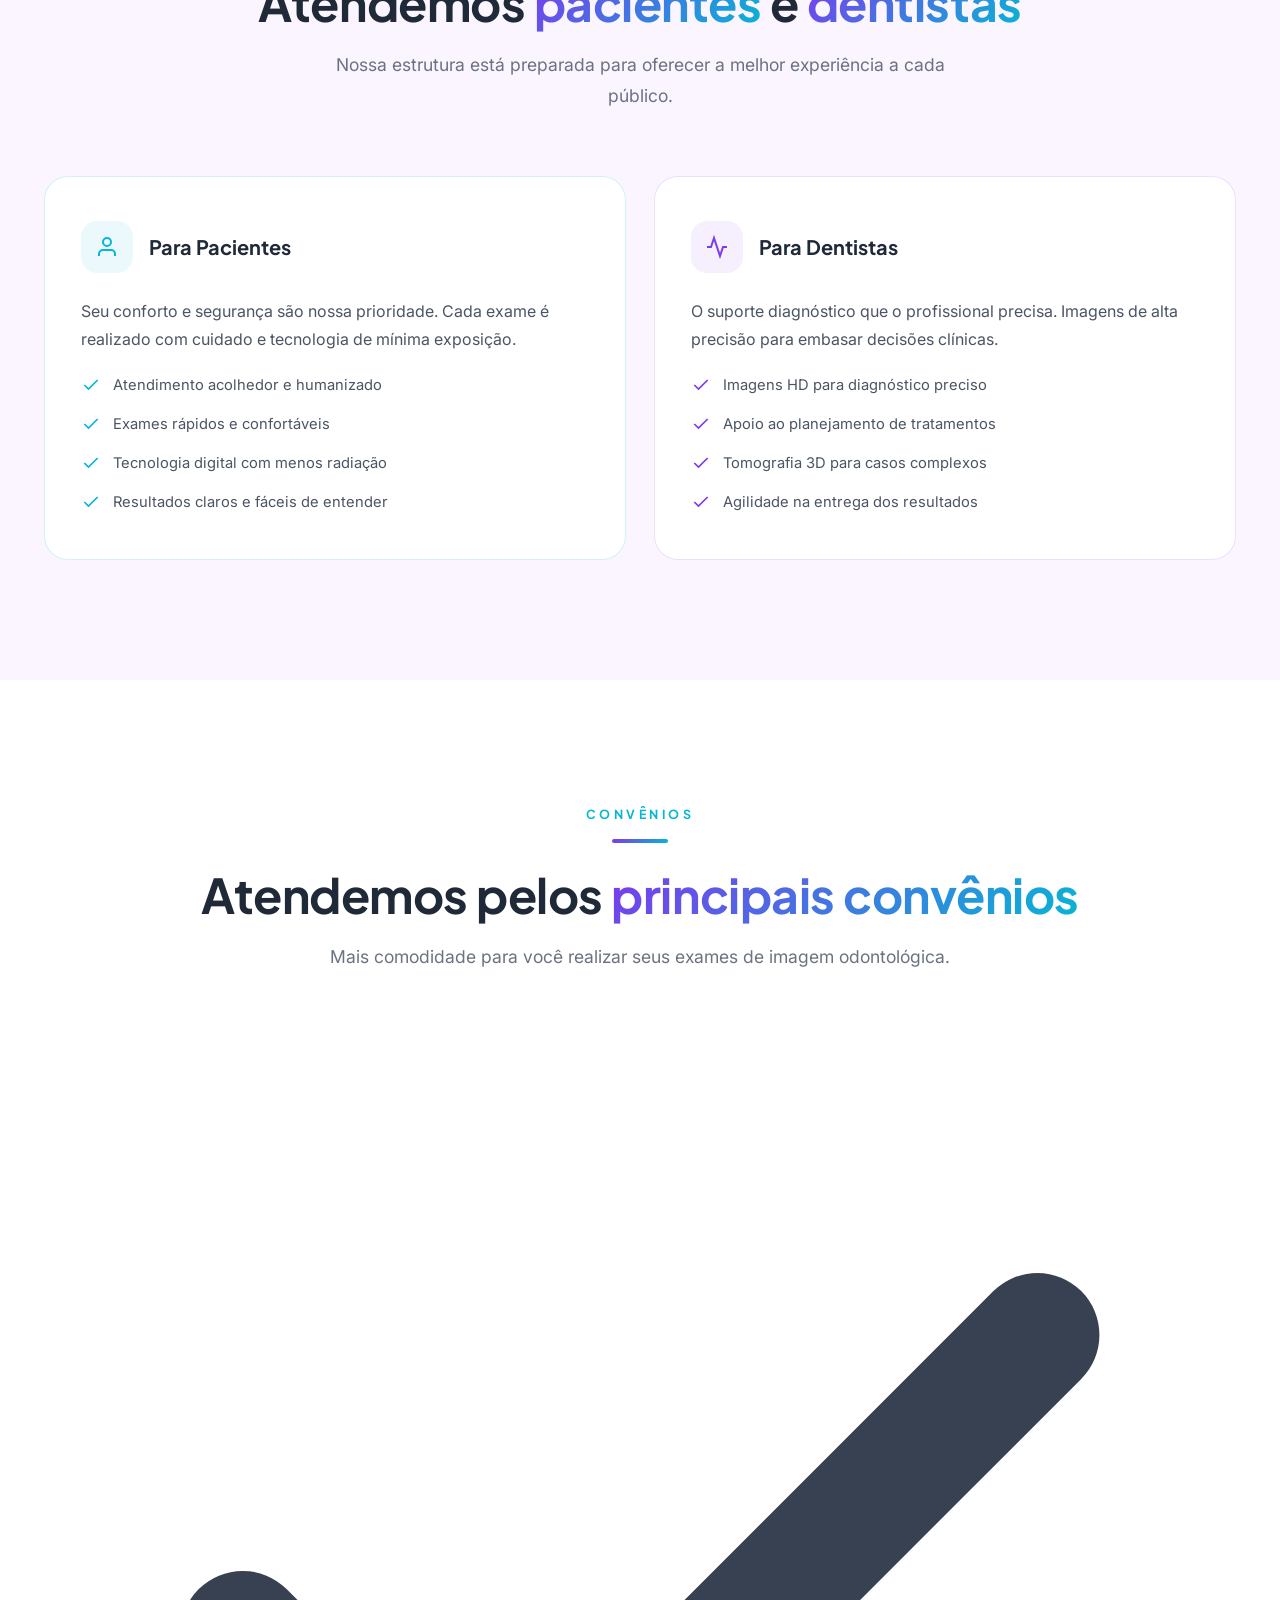
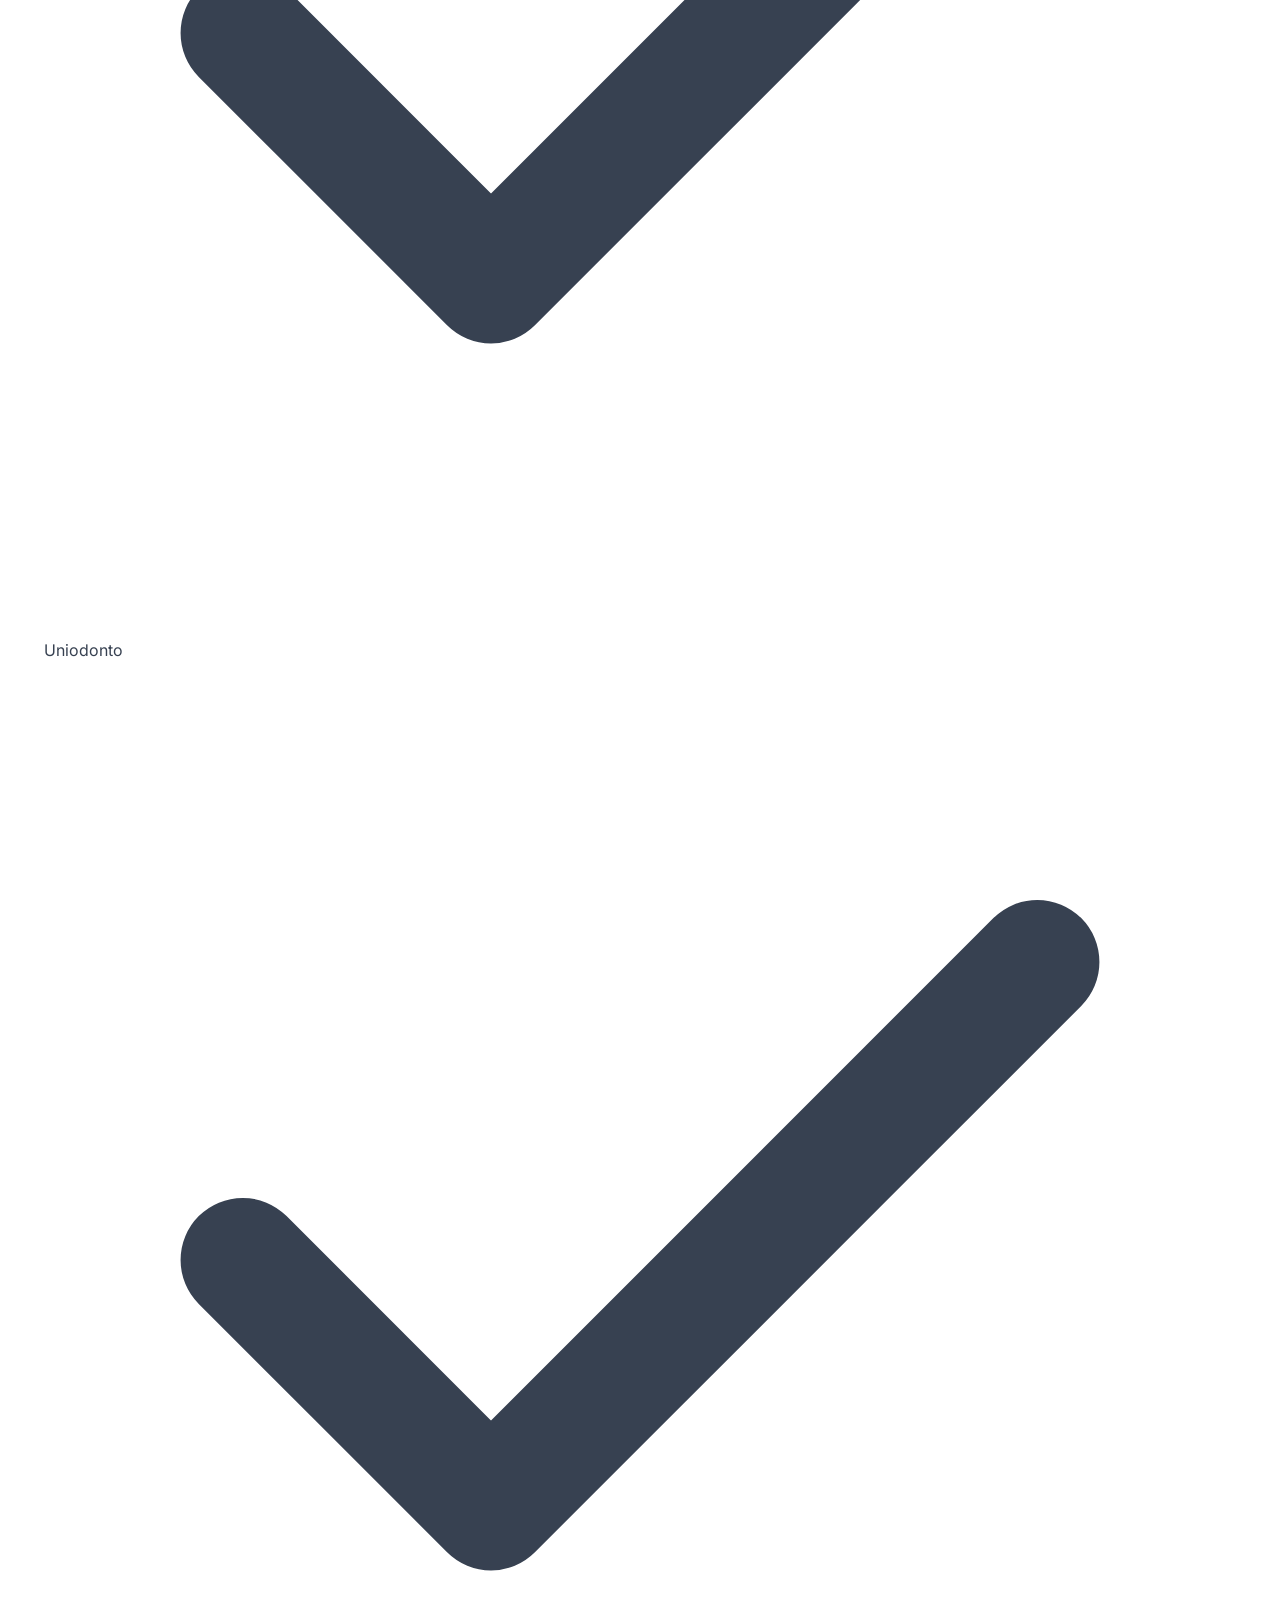
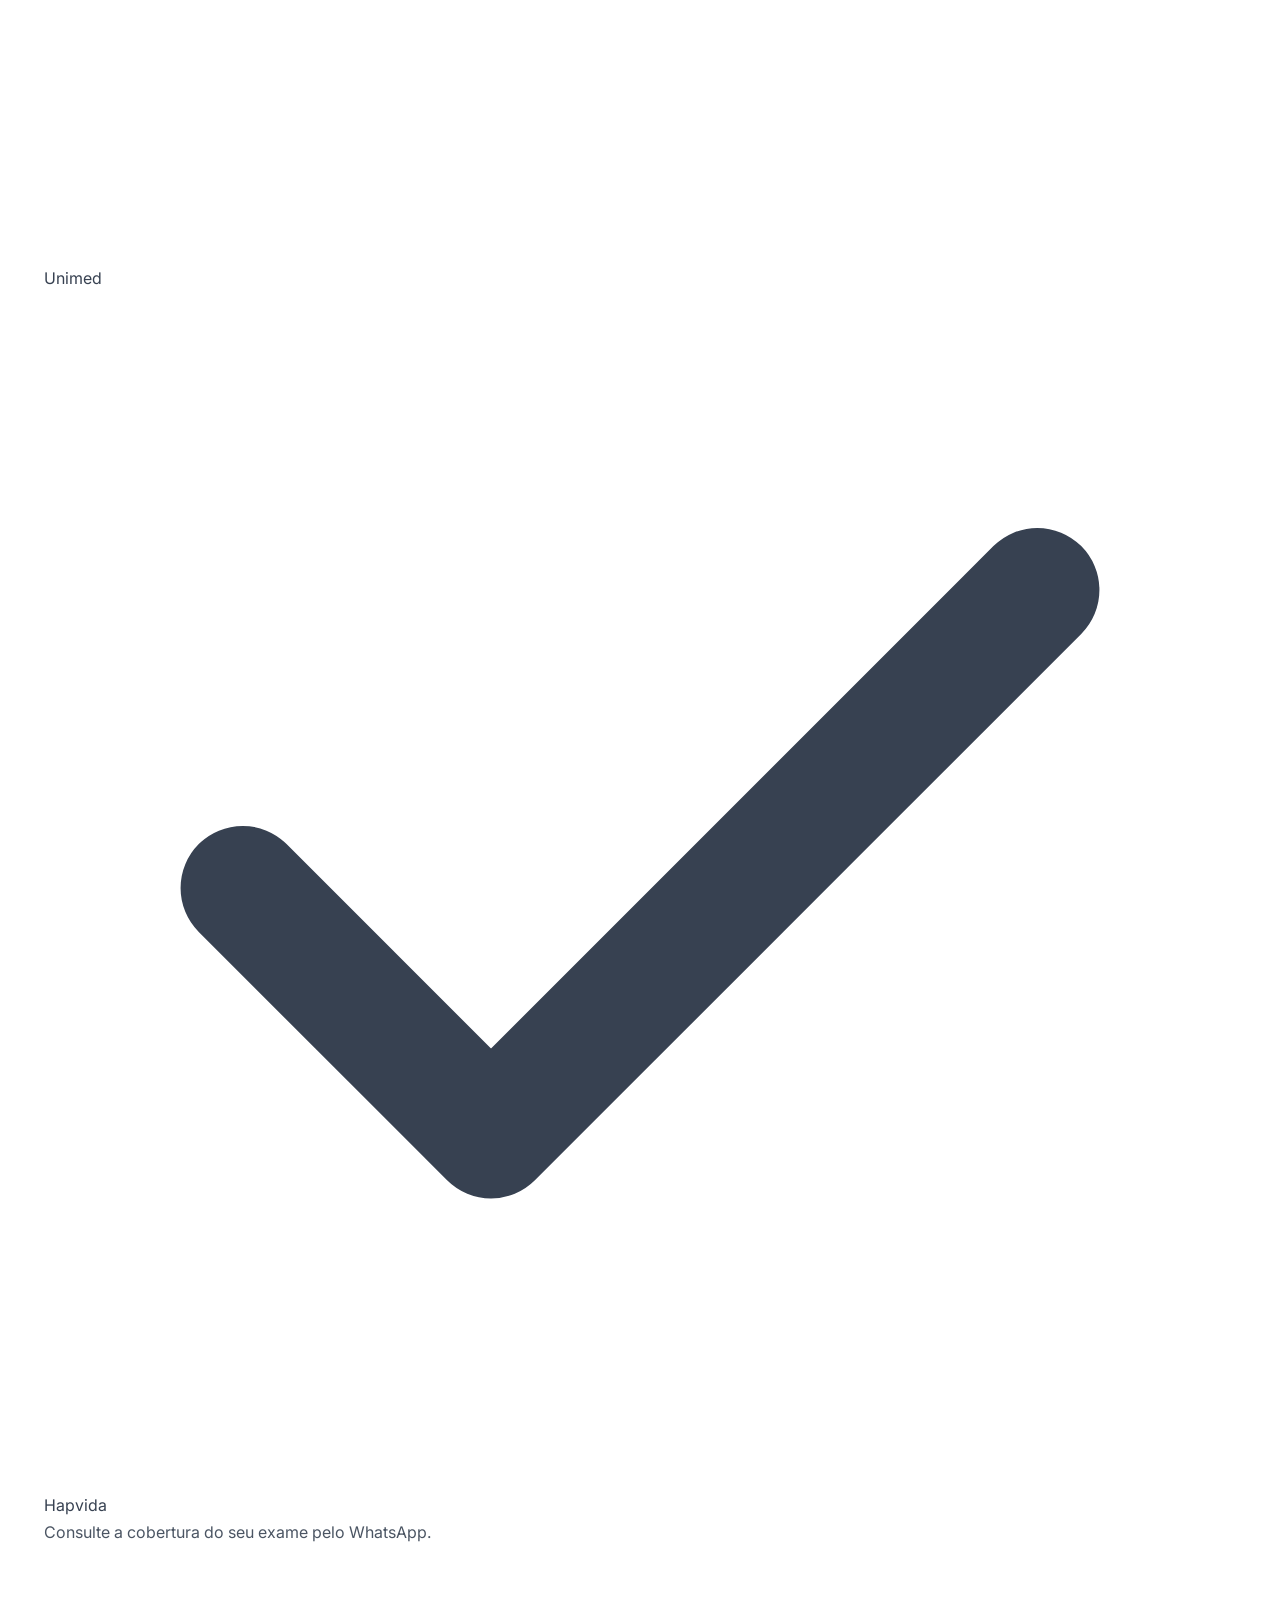
==== commit e77cc680: "feat: favicons PNG otimizados para Google Search Substitui favicon SVG genérico e logo.jpg horizonta" ====
--- a/index.html
+++ b/index.html
@@ -40,9 +40,10 @@
     <meta name="twitter:image" content="https://radixradiologia.com.br/assets/img/logo.jpg">
 
     <!-- Favicon -->
-    <link rel="icon" type="image/svg+xml" href="assets/img/favicon.svg">
-    <link rel="icon" type="image/jpeg" href="assets/img/logo.jpg">
-    <link rel="apple-touch-icon" href="assets/img/logo.jpg">
+    <link rel="icon" type="image/png" sizes="48x48" href="assets/img/favicon-48.png">
+    <link rel="icon" type="image/png" sizes="96x96" href="assets/img/favicon-96.png">
+    <link rel="icon" type="image/png" sizes="192x192" href="assets/img/favicon-192.png">
+    <link rel="apple-touch-icon" sizes="180x180" href="assets/img/apple-touch-icon.png">
 
     <!-- PWA / App -->
     <link rel="manifest" href="manifest.json">
@@ -586,6 +587,33 @@
     </div>
 </section>
 
+<!-- ===== CONV&Ecirc;NIOS ===== -->
+<section class="conv section" id="convenios">
+    <div class="container">
+        <div class="section-header anim">
+            <span class="section-label">Conv&ecirc;nios</span>
+            <div class="grad-line grad-line-c"></div>
+            <h2 class="section-title">Atendemos pelos <span class="grad-text">principais conv&ecirc;nios</span></h2>
+            <p class="section-sub">Mais comodidade para voc&ecirc; realizar seus exames de imagem odontol&oacute;gica.</p>
+        </div>
+        <div class="conv-grid">
+            <div class="conv-card anim">
+                <div class="conv-badge"><svg viewBox="0 0 24 24" fill="none" stroke="currentColor" stroke-width="2.5" stroke-linecap="round" stroke-linejoin="round"><polyline points="20 6 9 17 4 12"/></svg></div>
+                <span class="conv-name">Uniodonto</span>
+            </div>
+            <div class="conv-card anim">
+                <div class="conv-badge"><svg viewBox="0 0 24 24" fill="none" stroke="currentColor" stroke-width="2.5" stroke-linecap="round" stroke-linejoin="round"><polyline points="20 6 9 17 4 12"/></svg></div>
+                <span class="conv-name">Unimed</span>
+            </div>
+            <div class="conv-card anim">
+                <div class="conv-badge"><svg viewBox="0 0 24 24" fill="none" stroke="currentColor" stroke-width="2.5" stroke-linecap="round" stroke-linejoin="round"><polyline points="20 6 9 17 4 12"/></svg></div>
+                <span class="conv-name">Hapvida</span>
+            </div>
+        </div>
+        <p class="conv-note anim">Consulte a cobertura do seu exame pelo <a href="https://wa.me/551632523233?text=Ol%C3%A1%2C%20gostaria%20de%20consultar%20a%20cobertura%20do%20meu%20conv%C3%AAnio." target="_blank" rel="noopener">WhatsApp</a>.</p>
+    </div>
+</section>
+
 <!-- ===== FAQ ===== -->
 <section class="faq section" id="faq">
     <div class="container">
@@ -715,6 +743,17 @@
                 <div class="faq-answer">
                     <p>A <a href="area-dentista/index.html" style="color:var(--p7);font-weight:600">&Aacute;rea do Dentista</a> permite que profissionais parceiros acessem diretamente os exames dos seus pacientes. O acesso &eacute; feito por login e senha fornecidos pela Radix.</p>
                     <p>Pelo painel &eacute; poss&iacute;vel visualizar radiografias, tomografias, escaneamentos e laudos de forma r&aacute;pida e segura, sem necessidade de retirar fisicamente os exames.</p>
+                </div>
+            </details>
+
+            <details class="faq-item anim">
+                <summary>
+                    A Radix aceita conv&ecirc;nios?
+                    <span class="faq-icon"><svg viewBox="0 0 24 24" fill="none" stroke="currentColor" stroke-width="2.5" stroke-linecap="round" stroke-linejoin="round"><polyline points="6 9 12 15 18 9"/></svg></span>
+                </summary>
+                <div class="faq-answer">
+                    <p>Sim. A Radix aceita os seguintes conv&ecirc;nios: <strong>Uniodonto</strong>, <strong>Unimed</strong> e <strong>Hapvida</strong>.</p>
+                    <p>Para confirmar a cobertura do seu exame ou tirar d&uacute;vidas sobre autoriza&ccedil;&atilde;o, entre em contato pelo telefone <a href="tel:+551632523233" style="color:var(--p7);font-weight:600">(16) 3252-3233</a> ou pelo WhatsApp.</p>
                 </div>
             </details>
 
